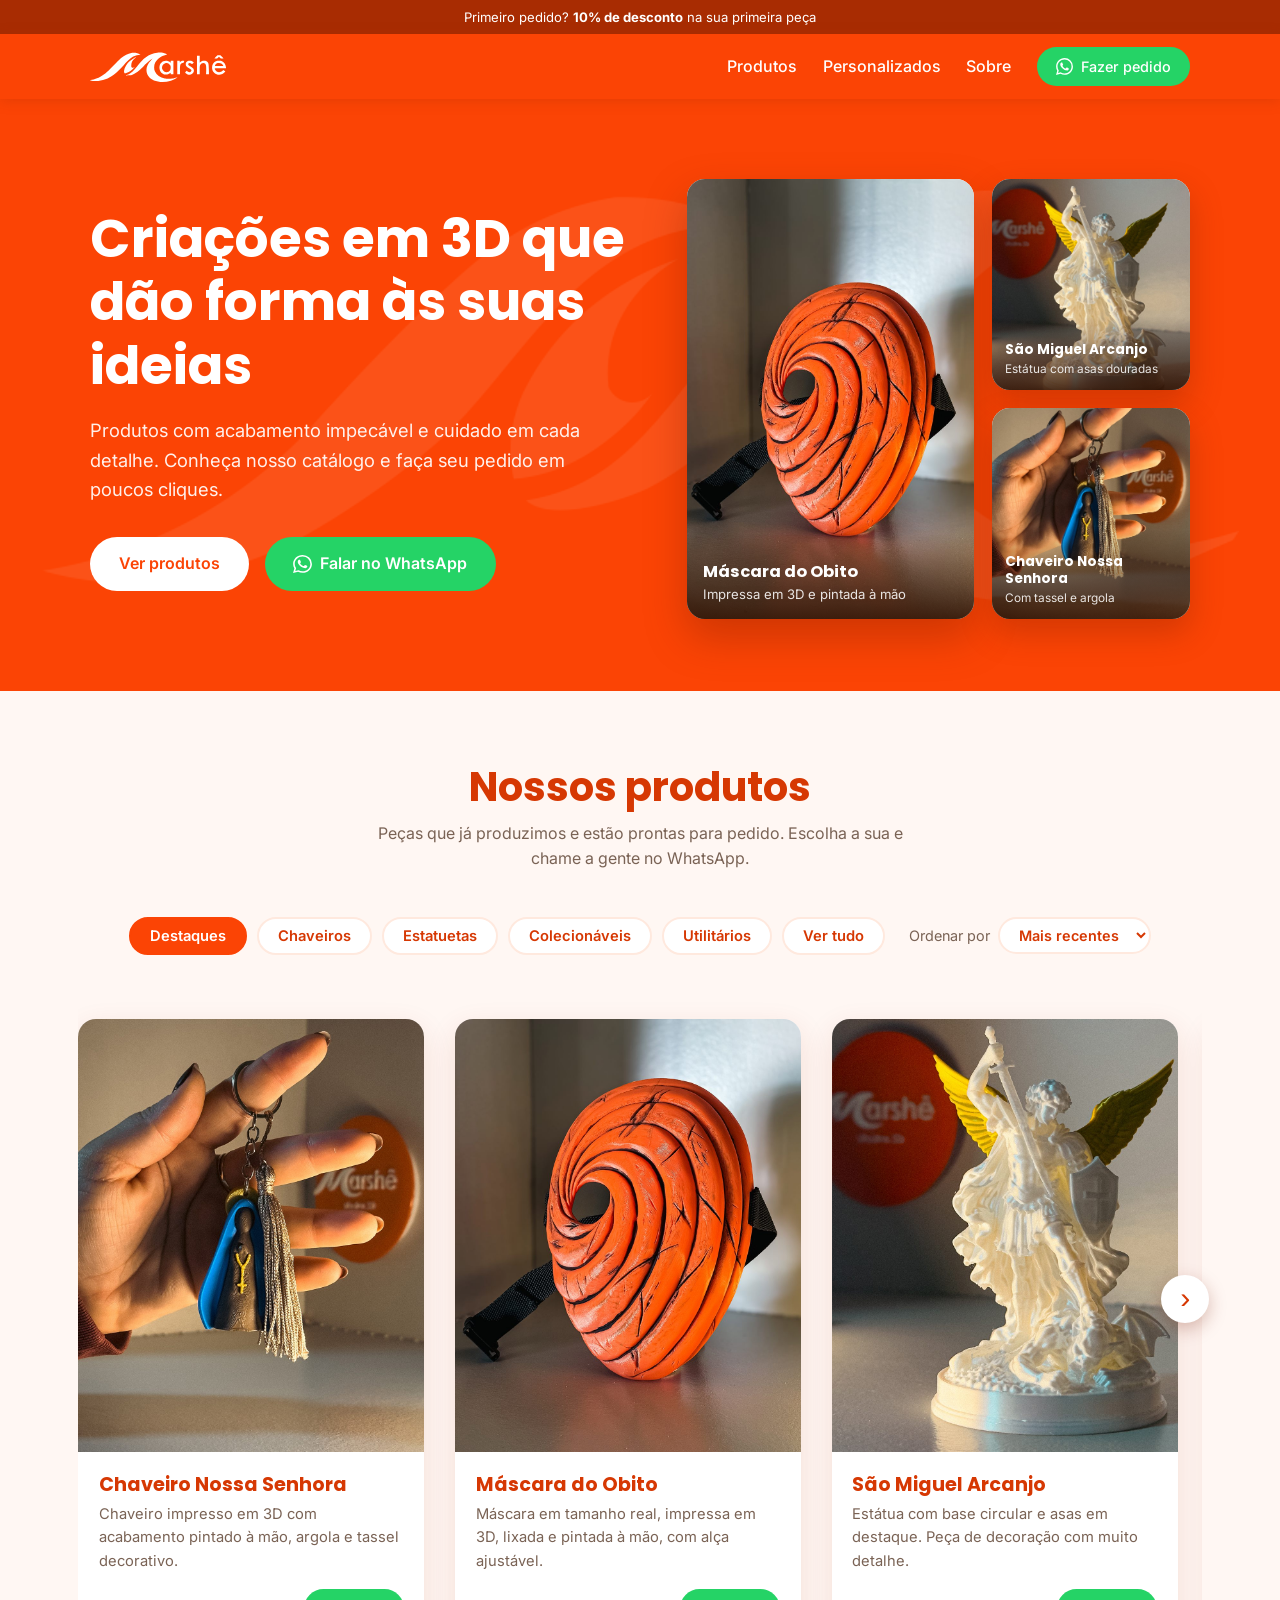
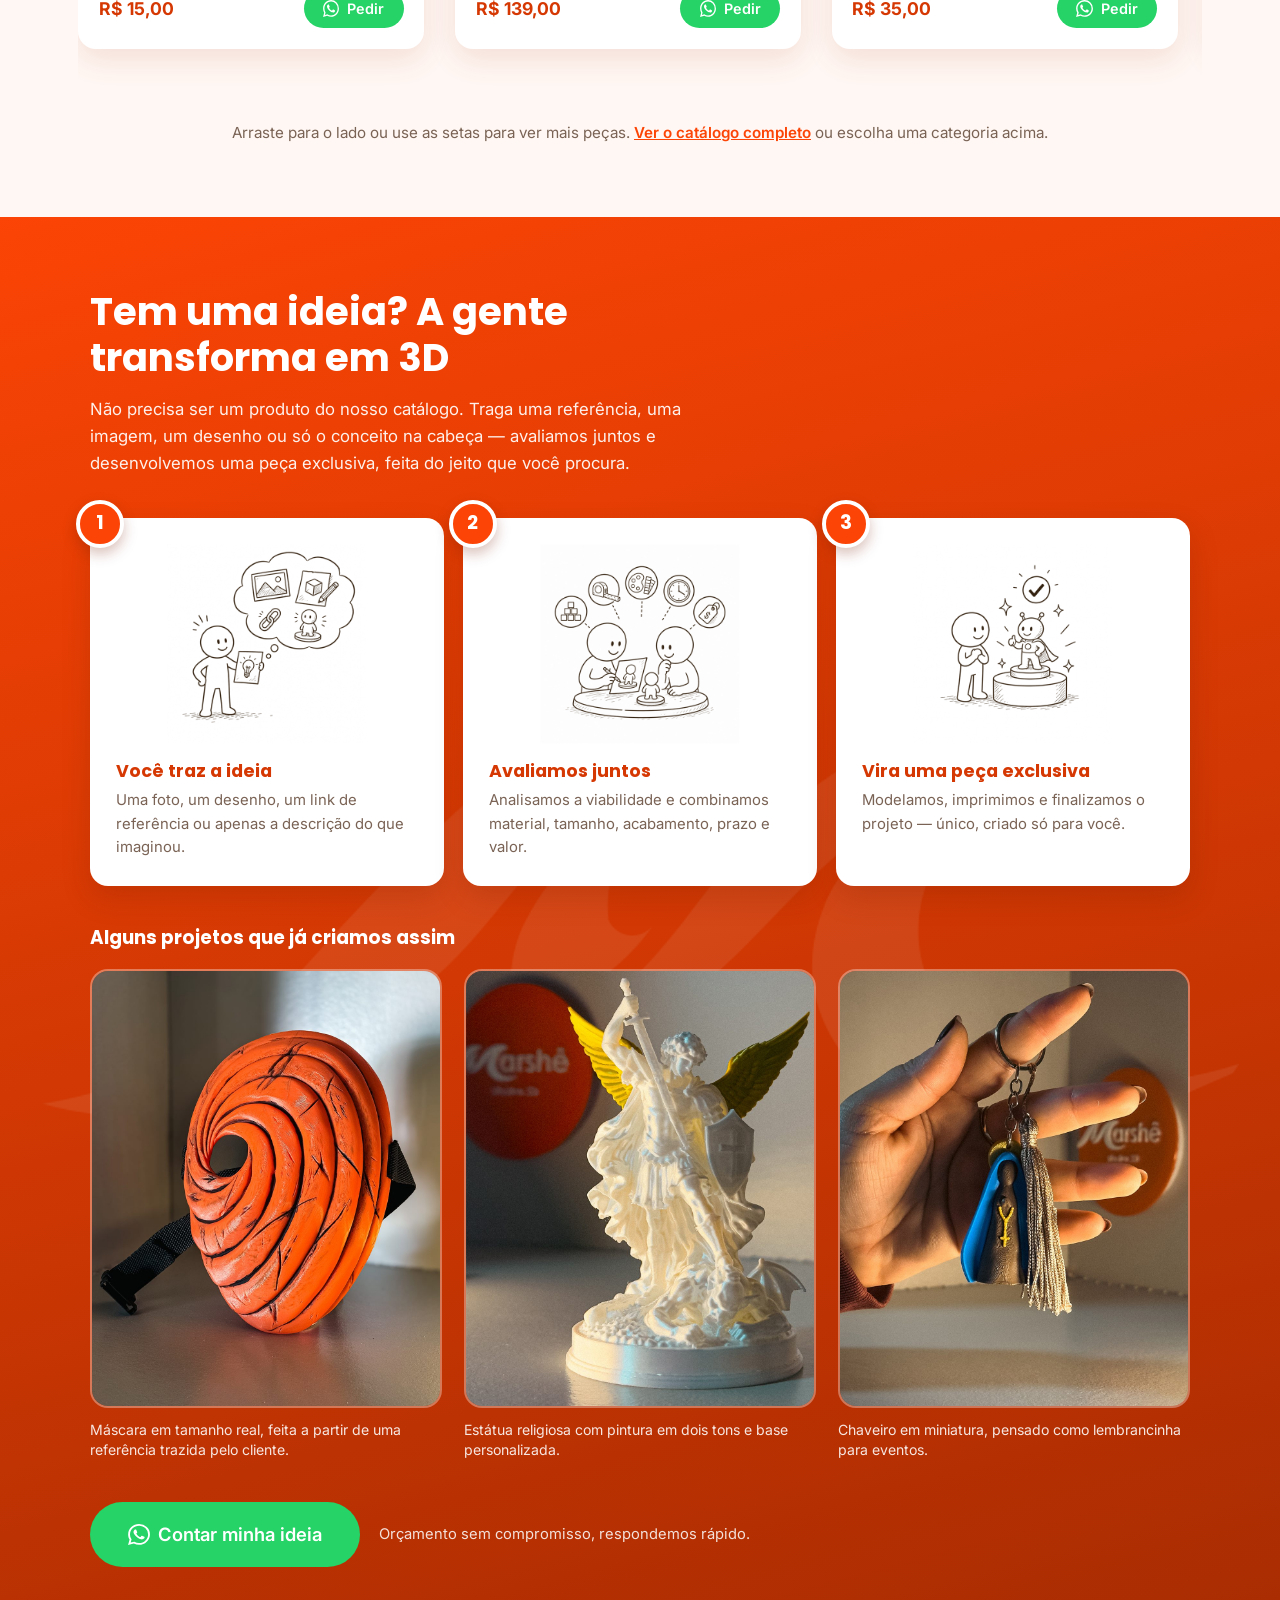
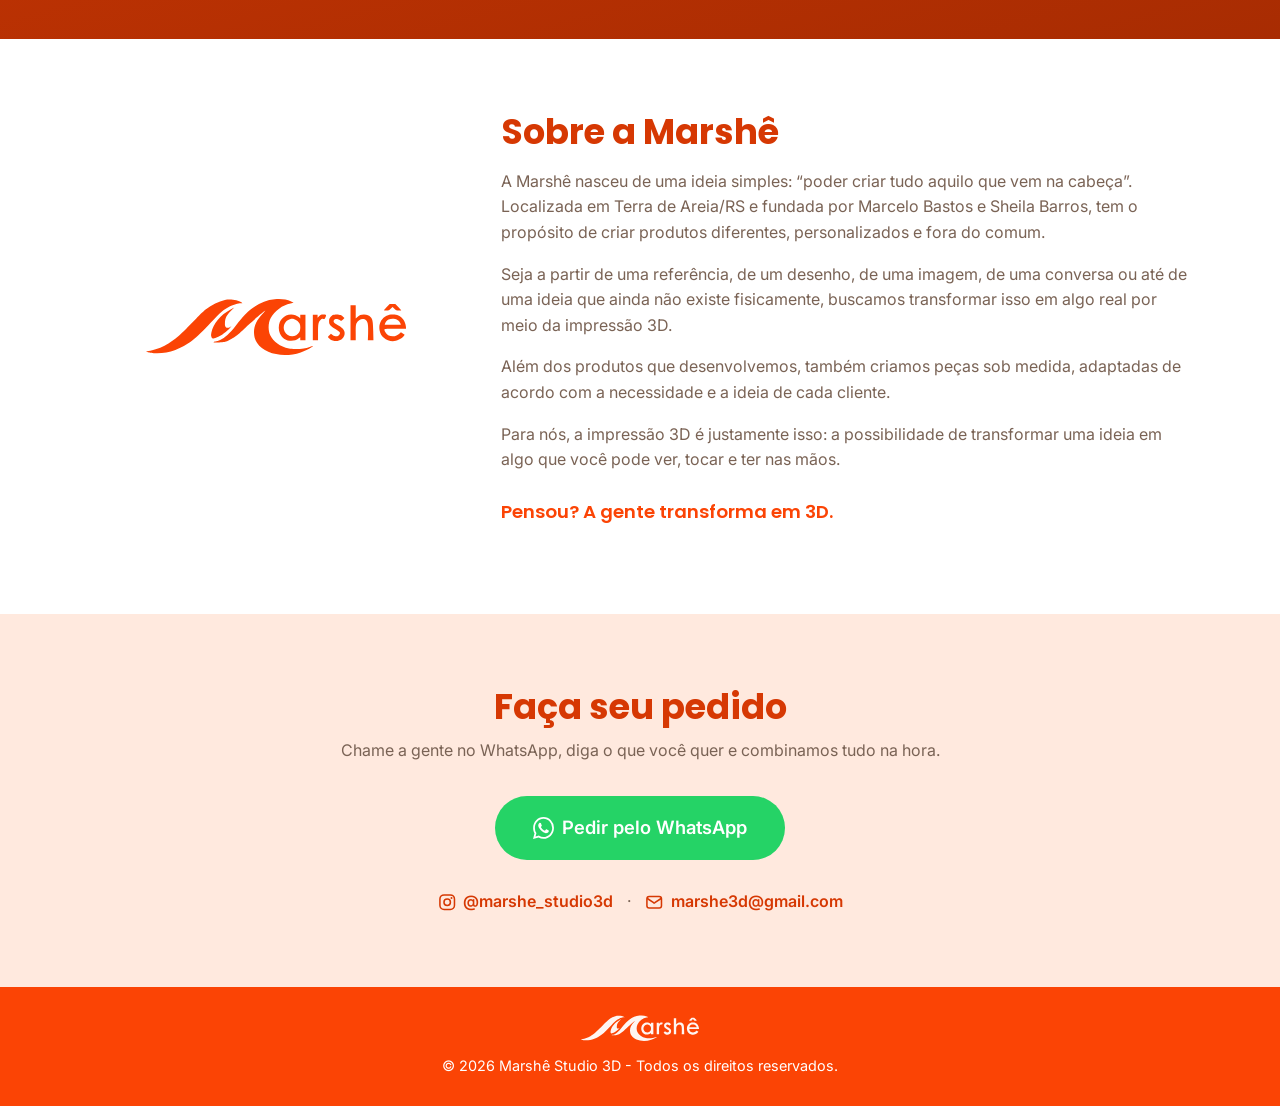
==== index.html @ 0d01936d "Site da Marshê Studio 3D Página única com vitrine no topo, catálogo por categoria com filtros, orden" ====
<!DOCTYPE html>
<html lang="pt-BR">
<head>
  <meta charset="UTF-8">
  <meta name="viewport" content="width=device-width, initial-scale=1.0">
  <title>Marshê Studio 3D — Criações e produtos em 3D</title>
  <meta name="description" content="Marshê Studio 3D em Terra de Areia/RS: produtos e peças personalizadas em impressão 3D. Veja o catálogo e faça seu pedido pelo WhatsApp.">
  <meta property="og:title" content="Marshê Studio 3D — Criações e produtos em 3D">
  <meta property="og:description" content="Veja o catálogo da Marshê Studio 3D e faça seu pedido pelo WhatsApp.">
  <meta property="og:type" content="website">
  <link rel="preconnect" href="https://fonts.googleapis.com">
  <link rel="preconnect" href="https://fonts.gstatic.com" crossorigin>
  <link href="https://fonts.googleapis.com/css2?family=Poppins:wght@500;600;700&family=Inter:wght@400;500;600&display=swap" rel="stylesheet">
  <link rel="stylesheet" href="styles.css?v=43">
</head>
<body>

  <!-- ============ FAIXA DE AVISO ============
       PERSONALIZE: promoção fictícia por enquanto. Troque o texto abaixo pela
       oferta real, ou apague este bloco inteiro para tirar a faixa do site. -->
  <!-- A faixa e o cabeçalho ficam juntos neste bloco, que acompanha a
       rolagem e mantém os dois sempre visíveis no topo. -->
  <div class="topo-fixo">
  <div class="aviso">
    <a href="https://wa.me/5551981231848?text=Olá!%20É%20meu%20primeiro%20pedido%20e%20quero%20aproveitar%20o%20desconto" target="_blank" rel="noopener">
      Primeiro pedido? <strong>10% de desconto</strong> na sua primeira peça
    </a>
  </div>

  <!-- ============ CABEÇALHO ============ -->
  <header class="topo">
    <div class="container topo-inner">
      <a href="#" class="logo">
        <img src="assets/logo-branca.svg" alt="Marshê" class="logo-img">
      </a>
      <nav class="menu" id="menu">
        <a href="#produtos">Produtos</a>
        <a href="#personalizados">Personalizados</a>
        <a href="#sobre">Sobre</a>
        <a href="https://wa.me/5551981231848?text=Olá!%20Vi%20o%20site%20da%20Marshê%20e%20quero%20fazer%20um%20pedido" target="_blank" rel="noopener" class="btn btn-pequeno btn-whatsapp"><img src="assets/whatsapp.svg" alt="" class="wa-icone">Fazer pedido</a>
      </nav>
      <button class="menu-toggle" id="menuToggle" aria-label="Abrir menu">☰</button>
    </div>
  </header>
  </div><!-- /.topo-fixo -->

  <!-- ============ HERO ============ -->
  <section class="hero">
    <div class="container hero-inner">
      <div class="hero-texto">
        <h1>Criações em 3D que dão forma às suas ideias</h1>
        <p class="hero-sub">
          Produtos com acabamento impecável e cuidado em cada detalhe.
          Conheça nosso catálogo e faça seu pedido em poucos cliques.
        </p>
        <div class="hero-ctas">
          <a href="#produtos" class="btn btn-claro">Ver produtos</a>
          <a href="https://wa.me/5551981231848?text=Olá!%20Vi%20o%20site%20da%20Marshê%20e%20quero%20falar%20com%20vocês" target="_blank" rel="noopener" class="btn btn-whatsapp"><img src="assets/whatsapp.svg" alt="" class="wa-icone">Falar no WhatsApp</a>
        </div>
      </div>
      <!-- ===== VITRINE DO TOPO =====
           PERSONALIZE: troque as fotos e os nomes. Para preencher um quadro
           vazio, substitua todo o conteúdo do <figure> pelo mesmo formato do
           card principal (uma <img> + <figcaption>). Se preferir mostrar só
           um produto, apague os dois <figure class="vitrine-item vazio">. -->
      <div class="hero-arte">
        <div class="vitrine">

          <figure class="vitrine-item destaque">
            <img src="assets/produto-mascara-obito.jpg" alt="Máscara do Obito impressa em 3D e pintada à mão">
            <figcaption>
              <strong>Máscara do Obito</strong>
              <span>Impressa em 3D e pintada à mão</span>
            </figcaption>
          </figure>

          <figure class="vitrine-item">
            <img src="assets/produto-sao-miguel.jpg" alt="Estátua de São Miguel Arcanjo impressa em 3D">
            <figcaption>
              <strong>São Miguel Arcanjo</strong>
              <span>Estátua com asas douradas</span>
            </figcaption>
          </figure>

          <figure class="vitrine-item">
            <img src="assets/produto-chaveiro-nossa-senhora.jpg" alt="Chaveiro de Nossa Senhora impresso em 3D">
            <figcaption>
              <strong>Chaveiro Nossa Senhora</strong>
              <span>Com tassel e argola</span>
            </figcaption>
          </figure>

        </div>
      </div>
    </div>
  </section>

  <!-- ============ PRODUTOS (POR CATEGORIA) ============
       PERSONALIZE: para criar uma categoria nova, copie um bloco
       <div class="grupo" data-categoria="..."> inteiro e acrescente um botão
       correspondente na lista de filtros abaixo, com o mesmo data-categoria.
       Para as fotos, salve o arquivo em assets/ e troque o src da <img>. -->
  <section class="produtos" id="produtos">
    <div class="container">
      <h2>Nossos produtos</h2>
      <p class="secao-sub">Peças que já produzimos e estão prontas para pedido. Escolha a sua e chame a gente no WhatsApp.</p>

      <div class="ferramentas">
      <div class="filtros" id="filtros" role="tablist" aria-label="Categorias de produtos">
        <button class="filtro ativo" data-categoria="destaques">Destaques</button>
        <button class="filtro" data-categoria="chaveiros">Chaveiros</button>
        <button class="filtro" data-categoria="estatuetas">Estatuetas</button>
        <button class="filtro" data-categoria="colecionaveis">Colecionáveis</button>
        <button class="filtro" data-categoria="utilitarios">Utilitários</button>
        <button class="filtro" data-categoria="todos">Ver tudo</button>
      </div>

        <label class="ordenacao">
          <span>Ordenar por</span>
          <select id="ordenar">
            <option value="recentes">Mais recentes</option>
            <option value="nome-az">Nome (A–Z)</option>
            <option value="nome-za">Nome (Z–A)</option>
            <option value="preco-menor">Menor preço</option>
            <option value="preco-maior">Maior preço</option>
          </select>
        </label>
      </div>

      <!-- PERSONALIZE: a classe "produto-destaque" marca quais peças aparecem
           na abertura da seção. Acrescente ou remova essa classe do <article>
           para escolher os destaques. -->
      <div class="carrossel" id="carrossel">
      <button class="carrossel-seta anterior" id="setaAnterior" type="button" aria-label="Ver produtos anteriores">&#8249;</button>
      <div class="catalogo modo-carrossel" id="catalogo">

      <!-- ===== CHAVEIROS ===== -->
      <div class="grupo" data-categoria="chaveiros">
        <h3 class="grupo-titulo">Chaveiros</h3>
        <div class="grade-produtos">

          <article class="produto produto-destaque" data-adicionado="2026-08-27">
            <div class="produto-foto"><img src="assets/Fotos%20Produtos/chaveiro-nossa-senhora.jpg" alt="Chaveiro de Nossa Senhora impresso em 3D"></div>
            <div class="produto-info">
              <h4>Chaveiro Nossa Senhora</h4>
              <p>Chaveiro impresso em 3D com acabamento pintado à mão, argola e tassel decorativo.</p>
              <div class="produto-rodape">
                <span class="preco">R$ 15,00</span>
                <a class="btn btn-pequeno btn-whatsapp" href="https://wa.me/5551981231848?text=Olá!%20Tenho%20interesse%20no%20Chaveiro%20Nossa%20Senhora" target="_blank" rel="noopener"><img src="assets/whatsapp.svg" alt="" class="wa-icone">Pedir</a>
              </div>
            </div>
          </article>

          <article class="produto" data-adicionado="2026-08-20">
            <div class="produto-foto">🔑</div>
            <div class="produto-info">
              <h4>Novo chaveiro</h4>
              <p>Descrição curta: o que é, tamanho, material e o que o torna especial.</p>
              <div class="produto-rodape">
                <span class="preco">R$ 00,00</span>
                <a class="btn btn-pequeno btn-whatsapp" href="https://wa.me/5551981231848?text=Olá!%20Tenho%20interesse%20nos%20chaveiros" target="_blank" rel="noopener"><img src="assets/whatsapp.svg" alt="" class="wa-icone">Pedir</a>
              </div>
            </div>
          </article>

        </div>
      </div>

      <!-- ===== ESTATUETAS ===== -->
      <div class="grupo" data-categoria="estatuetas">
        <h3 class="grupo-titulo">Estatuetas</h3>
        <div class="grade-produtos">

          <article class="produto produto-destaque" data-adicionado="2026-08-27">
            <div class="produto-foto"><img src="assets/Fotos%20Produtos/sao-miguel.jpg" alt="Estátua de São Miguel Arcanjo impressa em 3D"></div>
            <div class="produto-info">
              <h4>São Miguel Arcanjo</h4>
              <p>Estátua com base circular e asas em destaque. Peça de decoração com muito detalhe.</p>
              <div class="produto-rodape">
                <span class="preco">R$ 35,00</span>
                <a class="btn btn-pequeno btn-whatsapp" href="https://wa.me/5551981231848?text=Olá!%20Tenho%20interesse%20na%20estátua%20de%20São%20Miguel%20Arcanjo" target="_blank" rel="noopener"><img src="assets/whatsapp.svg" alt="" class="wa-icone">Pedir</a>
              </div>
            </div>
          </article>

          <article class="produto" data-adicionado="2026-08-20">
            <div class="produto-foto">🗿</div>
            <div class="produto-info">
              <h4>Nova estatueta</h4>
              <p>Descrição curta: o que é, tamanho, material e o que o torna especial.</p>
              <div class="produto-rodape">
                <span class="preco">R$ 00,00</span>
                <a class="btn btn-pequeno btn-whatsapp" href="https://wa.me/5551981231848?text=Olá!%20Tenho%20interesse%20nas%20estatuetas" target="_blank" rel="noopener"><img src="assets/whatsapp.svg" alt="" class="wa-icone">Pedir</a>
              </div>
            </div>
          </article>

          <article class="produto" data-adicionado="2026-08-29">
            <div class="produto-foto"><img src="assets/Fotos%20Produtos/nossa-senhora-aparecida.jpg" alt="Estátua de Nossa Senhora Aparecida impressa em 3D"></div>
            <div class="produto-info">
              <h4>Nossa Senhora Aparecida</h4>
              <p>Manto com flores em relevo, coroa dourada e nome gravado na base. Acabamento em dois tons.</p>
              <div class="produto-rodape">
                <span class="preco">R$ 30,00</span>
                <a class="btn btn-pequeno btn-whatsapp" href="https://wa.me/5551981231848?text=Olá!%20Tenho%20interesse%20na%20Nossa%20Senhora%20Aparecida" target="_blank" rel="noopener"><img src="assets/whatsapp.svg" alt="" class="wa-icone">Pedir</a>
              </div>
            </div>
          </article>

          <article class="produto" data-adicionado="2026-08-29">
            <div class="produto-foto"><img src="assets/Fotos%20Produtos/nossa-senhora-guadalupe.jpg" alt="Estátua de Nossa Senhora de Guadalupe impressa em 3D"></div>
            <div class="produto-info">
              <h4>Nossa Senhora de Guadalupe</h4>
              <p>Imagem em relevo com resplendor ao redor e base de rosas. Peça de mesa ou altar.</p>
              <div class="produto-rodape">
                <span class="preco">R$ 35,00</span>
                <a class="btn btn-pequeno btn-whatsapp" href="https://wa.me/5551981231848?text=Olá!%20Tenho%20interesse%20na%20Nossa%20Senhora%20de%20Guadalupe" target="_blank" rel="noopener"><img src="assets/whatsapp.svg" alt="" class="wa-icone">Pedir</a>
              </div>
            </div>
          </article>

          <article class="produto" data-adicionado="2026-08-29">
            <div class="produto-foto"><img src="assets/Fotos%20Produtos/nossa-senhora-terco.jpg" alt="Porta-terço e pia de água benta de Nossa Senhora, impresso em 3D"></div>
            <div class="produto-info">
              <h4>Porta-terço Nossa Senhora</h4>
              <p>Imagem com coroa e manto que guarda o terço na base e serve como pia de água benta.</p>
              <div class="produto-rodape">
                <span class="preco">R$ 35,00</span>
                <a class="btn btn-pequeno btn-whatsapp" href="https://wa.me/5551981231848?text=Olá!%20Tenho%20interesse%20no%20Porta-terço%20Nossa%20Senhora" target="_blank" rel="noopener"><img src="assets/whatsapp.svg" alt="" class="wa-icone">Pedir</a>
              </div>
            </div>
          </article>

          <article class="produto" data-adicionado="2026-08-29">
            <div class="produto-foto"><img src="assets/Fotos%20Produtos/nossa-senhora-minimalista.jpg" alt="Estátua minimalista de Nossa Senhora impressa em 3D"></div>
            <div class="produto-info">
              <h4>Nossa Senhora minimalista</h4>
              <p>Versão de traço limpo em azul e branco, com auréola e terço dourados.</p>
              <div class="produto-rodape">
                <span class="preco">R$ 25,00</span>
                <a class="btn btn-pequeno btn-whatsapp" href="https://wa.me/5551981231848?text=Olá!%20Tenho%20interesse%20na%20Nossa%20Senhora%20minimalista" target="_blank" rel="noopener"><img src="assets/whatsapp.svg" alt="" class="wa-icone">Pedir</a>
              </div>
            </div>
          </article>

        </div>
      </div>

      <!-- ===== COLECIONÁVEIS ===== -->
      <div class="grupo" data-categoria="colecionaveis">
        <h3 class="grupo-titulo">Colecionáveis e cosplay</h3>
        <div class="grade-produtos">

          <article class="produto produto-destaque" data-adicionado="2026-08-27">
            <div class="produto-foto"><img src="assets/Fotos%20Produtos/mascara-obito.jpg" alt="Máscara do Obito impressa em 3D e pintada à mão"></div>
            <div class="produto-info">
              <h4>Máscara do Obito</h4>
              <p>Máscara em tamanho real, impressa em 3D, lixada e pintada à mão, com alça ajustável.</p>
              <div class="produto-rodape">
                <span class="preco">R$ 139,00</span>
                <a class="btn btn-pequeno btn-whatsapp" href="https://wa.me/5551981231848?text=Olá!%20Tenho%20interesse%20na%20Máscara%20do%20Obito" target="_blank" rel="noopener"><img src="assets/whatsapp.svg" alt="" class="wa-icone">Pedir</a>
              </div>
            </div>
          </article>

          <article class="produto" data-adicionado="2026-08-20">
            <div class="produto-foto">🎭</div>
            <div class="produto-info">
              <h4>Novo colecionável</h4>
              <p>Descrição curta: o que é, tamanho, material e o que o torna especial.</p>
              <div class="produto-rodape">
                <span class="preco">R$ 00,00</span>
                <a class="btn btn-pequeno btn-whatsapp" href="https://wa.me/5551981231848?text=Olá!%20Tenho%20interesse%20nos%20colecionáveis" target="_blank" rel="noopener"><img src="assets/whatsapp.svg" alt="" class="wa-icone">Pedir</a>
              </div>
            </div>
          </article>

        </div>
      </div>

      <!-- ===== UTILITÁRIOS ===== -->
      <div class="grupo" data-categoria="utilitarios">
        <h3 class="grupo-titulo">Utilitários</h3>
        <div class="grade-produtos">

          <article class="produto" data-adicionado="2026-08-29">
            <div class="produto-foto"><img src="assets/Fotos%20Produtos/marcadores-terco.jpg" alt="Rosário Fidget impresso em 3D, frente e verso"></div>
            <div class="produto-info">
              <h4>Rosário Fidget</h4>
              <p>Rosário de bolso para rezar com o toque, estampado dos dois lados, com tassel. Escolha a cor do cordão.</p>
              <div class="produto-rodape">
                <span class="preco">R$ 15,00</span>
                <a class="btn btn-pequeno btn-whatsapp" href="https://wa.me/5551981231848?text=Olá!%20Tenho%20interesse%20no%20Rosário%20Fidget" target="_blank" rel="noopener"><img src="assets/whatsapp.svg" alt="" class="wa-icone">Pedir</a>
              </div>
            </div>
          </article>

          <article class="produto" data-adicionado="2026-08-29">
            <div class="produto-foto"><img src="assets/Fotos%20Produtos/marcador-rejoc.jpg" alt="Marcador de página personalizado da Família REJOC"></div>
            <div class="produto-info">
              <h4>Marcador personalizado</h4>
              <p>Feito com o nome, a logo ou o símbolo do seu grupo, pastoral ou empresa.</p>
              <div class="produto-rodape">
                <span class="preco">R$ 10,00</span>
                <a class="btn btn-pequeno btn-whatsapp" href="https://wa.me/5551981231848?text=Olá!%20Quero%20um%20marcador%20de%20página%20personalizado" target="_blank" rel="noopener"><img src="assets/whatsapp.svg" alt="" class="wa-icone">Pedir</a>
              </div>
            </div>
          </article>

        </div>
      </div>

      </div><!-- /.catalogo -->
      <button class="carrossel-seta proxima" id="setaProxima" type="button" aria-label="Ver mais produtos">&#8250;</button>
      </div><!-- /.carrossel -->

      <p class="catalogo-nota" id="catalogoNota">
        Arraste para o lado ou use as setas para ver mais peças.
        <button class="link-botao" id="verTudo">Ver o catálogo completo</button>
        ou escolha uma categoria acima.
      </p>

    </div>
  </section>

  <!-- ============ PROJETOS PERSONALIZADOS ============ -->
  <section class="personalizados" id="personalizados">
    <div class="container">
      <div class="painel">
        <div class="painel-topo">
          <h2>Tem uma ideia? A gente transforma em 3D</h2>
          <p class="painel-sub">
            Não precisa ser um produto do nosso catálogo. Traga uma referência,
            uma imagem, um desenho ou só o conceito na cabeça — avaliamos juntos
            e desenvolvemos uma peça exclusiva, feita do jeito que você procura.
          </p>
        </div>

        <ol class="passos">
          <li class="passo">
            <img src="assets/passo-1.png?v=2" alt="" class="passo-img">
            <span class="passo-num">1</span>
            <h3>Você traz a ideia</h3>
            <p>Uma foto, um desenho, um link de referência ou apenas a descrição do que imaginou.</p>
          </li>
          <li class="passo">
            <img src="assets/passo-2.png?v=3" alt="" class="passo-img">
            <span class="passo-num">2</span>
            <h3>Avaliamos juntos</h3>
            <p>Analisamos a viabilidade e combinamos material, tamanho, acabamento, prazo e valor.</p>
          </li>
          <li class="passo">
            <img src="assets/passo-3.png?v=2" alt="" class="passo-img">
            <span class="passo-num">3</span>
            <h3>Vira uma peça exclusiva</h3>
            <p>Modelamos, imprimimos e finalizamos o projeto — único, criado só para você.</p>
          </li>
        </ol>

        <!-- ===== EXEMPLOS DE PROJETOS JÁ FEITOS =====
             PROVISÓRIO: por enquanto reaproveitando as fotos do catálogo, só
             para a área não ficar vazia. Quando tiver fotos de encomendas
             personalizadas, troque o src das <img> e as legendas.
             Duplique ou remova blocos .exemplo à vontade — a grade se ajusta. -->
        <div class="exemplos">
          <h3 class="exemplos-titulo">Alguns projetos que já criamos assim</h3>
          <div class="exemplos-grade">

            <figure class="exemplo">
              <div class="exemplo-foto"><img src="assets/Fotos%20Produtos/mascara-obito.jpg" alt="Máscara do Obito impressa em 3D"></div>
              <figcaption>Máscara em tamanho real, feita a partir de uma referência trazida pelo cliente.</figcaption>
            </figure>

            <figure class="exemplo">
              <div class="exemplo-foto"><img src="assets/Fotos%20Produtos/sao-miguel.jpg" alt="Estátua de São Miguel Arcanjo impressa em 3D"></div>
              <figcaption>Estátua religiosa com pintura em dois tons e base personalizada.</figcaption>
            </figure>

            <figure class="exemplo">
              <div class="exemplo-foto"><img src="assets/Fotos%20Produtos/chaveiro-nossa-senhora.jpg" alt="Chaveiro de Nossa Senhora impresso em 3D"></div>
              <figcaption>Chaveiro em miniatura, pensado como lembrancinha para eventos.</figcaption>
            </figure>

          </div>
        </div>

        <div class="painel-cta">
          <!-- Número do WhatsApp: 5551981231848 (DDI 55 + DDD 51 + número) -->
          <a class="btn btn-grande btn-whatsapp" href="https://wa.me/5551981231848?text=Olá!%20Tenho%20uma%20ideia%20de%20projeto%20personalizado%20e%20quero%20conversar" target="_blank" rel="noopener">
            <img src="assets/whatsapp.svg" alt="" class="wa-icone">Contar minha ideia
          </a>
          <p class="painel-nota">Orçamento sem compromisso, respondemos rápido.</p>
        </div>
      </div>
    </div>
  </section>

  <!-- ============ SOBRE ============ -->
  <section class="sobre" id="sobre">
    <div class="container sobre-inner">
      <div class="sobre-arte" aria-hidden="true">
        <img src="assets/logo-laranja.svg" alt="" class="sobre-logo">
      </div>
      <div class="sobre-texto">
        <h2>Sobre a Marshê</h2>
        <p>
          A Marshê nasceu de uma ideia simples: &ldquo;poder criar tudo aquilo
          que vem na cabeça&rdquo;. Localizada em Terra de Areia/RS e fundada
          por Marcelo Bastos e Sheila Barros, tem o propósito de criar produtos
          diferentes, personalizados e fora do comum.
        </p>
        <p>
          Seja a partir de uma referência, de um desenho, de uma imagem, de uma
          conversa ou até de uma ideia que ainda não existe fisicamente,
          buscamos transformar isso em algo real por meio da impressão 3D.
        </p>
        <p>
          Além dos produtos que desenvolvemos, também criamos peças sob medida,
          adaptadas de acordo com a necessidade e a ideia de cada cliente.
        </p>
        <p>
          Para nós, a impressão 3D é justamente isso: a possibilidade de
          transformar uma ideia em algo que você pode ver, tocar e ter nas mãos.
        </p>
        <p class="sobre-lema">Pensou? A gente transforma em 3D.</p>
      </div>
    </div>
  </section>

  <!-- ============ CONTATO / CTA FINAL ============ -->
  <section class="contato" id="contato">
    <div class="container contato-inner">
      <h2>Faça seu pedido</h2>
      <p>Chame a gente no WhatsApp, diga o que você quer e combinamos tudo na hora.</p>
      <!-- Número do WhatsApp: 5551981231848 (DDI 55 + DDD 51 + número) -->
      <a class="btn btn-grande btn-whatsapp" href="https://wa.me/5551981231848?text=Olá!%20Vi%20o%20site%20da%20Marshê%20e%20quero%20fazer%20um%20pedido" target="_blank" rel="noopener">
        <img src="assets/whatsapp.svg" alt="" class="wa-icone">Pedir pelo WhatsApp
      </a>
      <div class="redes">
        <a href="https://www.instagram.com/marshe_studio3d/" target="_blank" rel="noopener">
          <svg class="icone-rede" viewBox="0 0 24 24" fill="none" stroke="currentColor" stroke-width="2" stroke-linecap="round" stroke-linejoin="round" aria-hidden="true">
            <rect x="2.5" y="2.5" width="19" height="19" rx="5.4"/>
            <circle cx="12" cy="12" r="4.2"/>
            <circle cx="17.6" cy="6.4" r="1.3" fill="currentColor" stroke="none"/>
          </svg>
          @marshe_studio3d
        </a>
        <span>·</span>
        <a href="mailto:marshe3d@gmail.com">
          <svg class="icone-rede" viewBox="0 0 24 24" fill="none" stroke="currentColor" stroke-width="2" stroke-linecap="round" stroke-linejoin="round" aria-hidden="true">
            <rect x="2.5" y="4.5" width="19" height="15" rx="3"/>
            <path d="m3.5 7.5 7.7 5.2a1.5 1.5 0 0 0 1.6 0l7.7-5.2"/>
          </svg>
          marshe3d@gmail.com
        </a>
      </div>
    </div>
  </section>

  <!-- ============ RODAPÉ ============ -->
  <footer class="rodape">
    <div class="container rodape-inner">
      <img src="assets/logo-branca.svg" alt="Marshê" class="rodape-logo">
      <p>© 2026 Marshê Studio 3D - Todos os direitos reservados.</p>
    </div>
  </footer>

  <script src="script.js?v=8"></script>
</body>
</html>
---- styles.css ----
/* ============ MARSHÊ STUDIO 3D — ESTILOS ============
   Identidade visual: laranja vibrante + branco.
   Troque as cores abaixo para ajustar todo o site de uma vez. */
:root {
  --laranja: #FB4405;
  --laranja-claro: #FF5C1F;
  --laranja-escuro: #D63803;
  --laranja-profundo: #A82C02;
  --claro: #FFF7F3;
  --claro-escuro: #FFE9DE;
  --tinta: #33210F;
  --tinta-suave: #7A6355;
  --branco: #FFFFFF;
  --sombra: 0 10px 30px rgba(168, 44, 2, 0.12);
  --raio: 18px;
}

* { margin: 0; padding: 0; box-sizing: border-box; }

html { scroll-behavior: smooth; }

/* Compensa a faixa + o cabeçalho fixos ao navegar pelos links do menu */
section[id] { scroll-margin-top: 7.5rem; }

body {
  font-family: "Inter", system-ui, -apple-system, sans-serif;
  color: var(--tinta);
  background: var(--claro);
  line-height: 1.6;
}

h1, h2, h3, h4 {
  font-family: "Poppins", "Century Gothic", sans-serif;
  line-height: 1.2;
  color: var(--laranja-escuro);
}

img { max-width: 100%; }

.container {
  width: min(1100px, 92%);
  margin-inline: auto;
}

/* ============ BOTÕES ============ */
.btn {
  display: inline-block;
  background: var(--laranja);
  color: var(--branco);
  text-decoration: none;
  font-weight: 600;
  padding: 0.9rem 1.8rem;
  border-radius: 999px;
  transition: background 0.2s, transform 0.15s;
}
.btn:hover { background: var(--laranja-escuro); transform: translateY(-2px); }
.btn-claro {
  background: var(--branco);
  color: var(--laranja);
}
.btn-claro:hover { background: var(--claro-escuro); color: var(--laranja-escuro); }
.btn-vazado {
  background: transparent;
  color: var(--branco);
  border: 2px solid var(--branco);
}
.btn-vazado:hover { background: var(--branco); color: var(--laranja); }
.btn-whatsapp {
  display: inline-flex;
  align-items: center;
  gap: 0.5rem;
  background: #25D366;
  color: var(--branco);
}
.btn-whatsapp:hover { background: #1DAF54; }
.wa-icone { height: 1.15em; width: auto; display: block; }
.btn-pequeno { padding: 0.5rem 1.2rem; font-size: 0.9rem; }
.btn-grande { padding: 1.1rem 2.4rem; font-size: 1.15rem; }

/* ============ FAIXA DE AVISO ============
   A faixa e o cabeçalho rolam juntos e ficam sempre visíveis no topo.
   O tom é mais fechado que o laranja da marca, para avisar sem competir
   com o resto da página. */
.topo-fixo {
  position: sticky;
  top: 0;
  z-index: 50;
}
.aviso {
  background: var(--laranja-profundo);
  color: var(--branco);
  text-align: center;
  font-size: 0.82rem;
  line-height: 1.4;
  padding: 0.5rem 1rem;
}
.aviso a {
  color: inherit;
  text-decoration: none;
}
.aviso a:hover { text-decoration: underline; }
.aviso strong { font-weight: 700; }

/* ============ CABEÇALHO ============ */
.topo {
  position: relative; /* ancora o menu sanduíche; quem gruda no topo é .topo-fixo */
  background: var(--laranja);
  box-shadow: 0 2px 12px rgba(168, 44, 2, 0.25);
}
.topo-inner {
  display: flex;
  align-items: center;
  justify-content: space-between;
  padding-block: 0.8rem;
}
.logo {
  display: flex;
  align-items: baseline;
  gap: 0.6rem;
  text-decoration: none;
}
.logo-img { height: 30px; width: auto; display: block; }
.logo-tag {
  font-family: "Poppins", sans-serif;
  font-weight: 500;
  font-size: 0.8rem;
  letter-spacing: 0.35em;
  color: var(--branco);
  text-transform: lowercase;
}
.menu {
  display: flex;
  align-items: center;
  gap: 1.6rem;
}
.menu a {
  color: var(--branco);
  text-decoration: none;
  font-weight: 500;
}
.menu a:hover { opacity: 0.85; }
.menu .btn {
  background: var(--branco);
  color: var(--laranja);
}
.menu .btn:hover { background: var(--claro-escuro); }
/* O botão de pedido leva direto ao WhatsApp, então usa o verde da marca dele */
.menu .btn-whatsapp { background: #25D366; color: var(--branco); }
.menu .btn-whatsapp:hover { background: #1DAF54; }
.menu-toggle {
  display: none;
  background: none;
  border: none;
  font-size: 1.6rem;
  color: var(--branco);
  cursor: pointer;
}

/* ============ HERO ============ */
.hero {
  position: relative;
  background: var(--laranja);
  color: var(--branco);
  padding-block: 5rem 4.5rem;
  overflow: hidden;
}
/* Marca-d'água com o símbolo da marca, como na identidade visual */
.hero::before {
  content: "";
  position: absolute;
  inset: -15% -5%;
  background: url("assets/marshe-vetor.png") no-repeat center / 85%;
  opacity: 0.08;
  pointer-events: none;
}
.hero-inner {
  position: relative;
  display: grid;
  grid-template-columns: 1.05fr 0.95fr;
  align-items: center;
  gap: 2.5rem;
}
.selo {
  display: inline-block;
  background: rgba(255, 255, 255, 0.16);
  color: var(--branco);
  font-weight: 600;
  font-size: 0.85rem;
  letter-spacing: 0.08em;
  padding: 0.35rem 0.9rem;
  border-radius: 999px;
  margin-bottom: 1.2rem;
}
.hero h1 {
  font-size: clamp(2.1rem, 5vw, 3.3rem);
  color: var(--branco);
  margin-bottom: 1.2rem;
}
.hero-sub {
  font-size: 1.15rem;
  color: rgba(255, 255, 255, 0.92);
  margin-bottom: 2rem;
  max-width: 32rem;
}
.hero-ctas { display: flex; gap: 1rem; flex-wrap: wrap; }

/* Vitrine de produtos no topo */
.hero-arte { position: relative; }
.vitrine {
  display: grid;
  grid-template-columns: 1.45fr 1fr;
  grid-template-rows: 1fr 1fr;
  gap: 1.15rem;
  height: clamp(330px, 40vw, 440px);
}
.vitrine-item {
  position: relative;
  margin: 0;
  border-radius: var(--raio);
  overflow: hidden;
  animation: flutuar 6s ease-in-out infinite;
  /* Atraso negativo: a animação já entra no ar, em vez de começar parada
     quando a página abre. Cada card entra em um ponto diferente do ciclo,
     para o conjunto não subir junto. */
  animation-delay: -2.1s;
}
.vitrine-item:nth-child(2) { animation-duration: 5.2s; animation-delay: -4.4s; }
.vitrine-item:nth-child(3) { animation-duration: 6.8s; animation-delay: -0.9s; }
.vitrine-item {
  background: var(--branco);
  box-shadow: 0 14px 32px rgba(120, 30, 0, 0.3);
}
.vitrine-item.destaque {
  grid-row: span 2;
  box-shadow: 0 18px 40px rgba(120, 30, 0, 0.35);
}
.vitrine-item img {
  width: 100%;
  height: 100%;
  object-fit: cover;
  display: block;
}
/* Fotos centralizadas no quadro */
.vitrine-item:not(.destaque) img { object-position: center center; }
.vitrine-item figcaption {
  position: absolute;
  left: 0;
  right: 0;
  bottom: 0;
  display: flex;
  flex-direction: column;
  gap: 0.1rem;
  padding: 1.5rem 0.8rem 0.7rem;
  background: linear-gradient(to top, rgba(51, 20, 4, 0.88), transparent);
  color: var(--branco);
}
.vitrine-item strong {
  font-family: "Poppins", sans-serif;
  font-size: 0.86rem;
  line-height: 1.25;
}
.vitrine-item span { font-size: 0.74rem; opacity: 0.88; }
.vitrine-item.destaque figcaption { padding: 1.7rem 1rem 0.9rem; }
.vitrine-item.destaque strong { font-size: 1.02rem; }
.vitrine-item.destaque span { font-size: 0.82rem; }

@keyframes flutuar {
  0%, 100% { transform: translateY(0); }
  50% { transform: translateY(-12px); }
}
/* Obs.: a flutuação é sutil e lenta (12px), por isso ela roda mesmo para
   quem tem "reduzir movimento" ligado no sistema. Para respeitar essa
   preferência, basta reativar o bloco abaixo:
   @media (prefers-reduced-motion: reduce) { .vitrine-item { animation: none; } } */

/* ============ PRODUTOS ============ */
.produtos { padding-block: 4.5rem; }
.produtos h2 {
  font-size: clamp(1.8rem, 4vw, 2.5rem);
  text-align: center;
  margin-bottom: 0.6rem;
}
.secao-sub {
  text-align: center;
  color: var(--tinta-suave);
  max-width: 34rem;
  margin: 0 auto 2.8rem;
}
/* Barra de ferramentas do catálogo: filtros + ordenação */
.ferramentas {
  display: flex;
  flex-wrap: wrap;
  align-items: center;
  justify-content: center;
  gap: 1rem 1.5rem;
  margin-bottom: 2.8rem;
}
.ordenacao {
  display: inline-flex;
  align-items: center;
  gap: 0.5rem;
  font-size: 0.9rem;
  color: var(--tinta-suave);
}
.ordenacao select {
  font: inherit;
  font-weight: 600;
  color: var(--laranja-escuro);
  background: var(--branco);
  border: 2px solid var(--claro-escuro);
  border-radius: 999px;
  padding: 0.45rem 0.9rem;
  cursor: pointer;
}
.ordenacao select:hover { border-color: var(--laranja); }

/* Filtros de categoria */
.filtros {
  display: flex;
  flex-wrap: wrap;
  justify-content: center;
  gap: 0.6rem;
}
.filtro {
  font-family: inherit;
  font-size: 0.92rem;
  font-weight: 600;
  color: var(--laranja-escuro);
  background: var(--branco);
  border: 2px solid var(--claro-escuro);
  border-radius: 999px;
  padding: 0.5rem 1.2rem;
  cursor: pointer;
  transition: background 0.18s, color 0.18s, border-color 0.18s;
}
.filtro:hover { border-color: var(--laranja); }
.filtro.ativo {
  background: var(--laranja);
  border-color: var(--laranja);
  color: var(--branco);
}

/* ===== Carrossel dos destaques =====
   Os cards viram uma faixa que corre na horizontal. A pe�a marcada como
   destaque abre a fila; as demais v�m em seguida, para o visitante seguir
   para o lado e continuar vendo o cat�logo. */
.carrossel { position: relative; }

.catalogo.modo-carrossel {
  display: flex;
  gap: 1.9rem;
  overflow-x: auto;
  scroll-snap-type: x proximity;
  scroll-behavior: smooth;
  scrollbar-width: none;
  /* A faixa recorta o que passa das bordas, entao precisa de folga para
     a sombra de cada card aparecer inteira. A margem negativa devolve
     o alinhamento com o resto da secao. */
  padding: 1.25rem 0.75rem 2.5rem;
  margin-inline: -0.75rem;
}
.catalogo.modo-carrossel::-webkit-scrollbar { display: none; }
.catalogo.modo-carrossel .grupo,
.catalogo.modo-carrossel .grade-produtos { display: contents; }
.catalogo.modo-carrossel .grupo-titulo { display: none; }
.catalogo.modo-carrossel .produto {
  flex: 0 0 calc((100% - 3.8rem) / 3);
  scroll-snap-align: start;
}

.carrossel-seta {
  display: none;
  position: absolute;
  top: 40%;
  z-index: 5;
  place-items: center;
  width: 3rem;
  height: 3rem;
  font-size: 1.9rem;
  line-height: 1;
  padding-bottom: 0.2rem;
  color: var(--laranja-escuro);
  background: var(--branco);
  border: none;
  border-radius: 50%;
  box-shadow: 0 6px 18px rgba(120, 30, 0, 0.28);
  cursor: pointer;
  transition: background 0.18s, transform 0.15s, opacity 0.18s;
}
.carrossel.ativo .carrossel-seta { display: grid; }
.carrossel-seta:hover { background: var(--laranja); color: var(--branco); }
.carrossel-seta[disabled] { opacity: 0; pointer-events: none; }
.carrossel-seta.anterior { left: -1.2rem; }
.carrossel-seta.proxima { right: -1.2rem; }

/* Modo "ver tudo": os cards saem dos seus grupos e formam uma única
   grade, sem os títulos de categoria */
.catalogo.modo-lista {
  display: grid;
  grid-template-columns: repeat(3, 1fr);
  gap: 1.5rem;
}
.catalogo.modo-lista .grupo,
.catalogo.modo-lista .grade-produtos { display: contents; }
.catalogo.modo-lista .grupo-titulo { display: none; }

.catalogo-nota {
  margin-top: 2rem;
  text-align: center;
  color: var(--tinta-suave);
  font-size: 0.95rem;
}
.link-botao {
  font: inherit;
  font-weight: 600;
  color: var(--laranja);
  background: none;
  border: none;
  padding: 0;
  cursor: pointer;
  text-decoration: underline;
}
.link-botao:hover { color: var(--laranja-escuro); }

/* Grupos por categoria */
.grupo + .grupo { margin-top: 3rem; }
.grupo[hidden] { display: none; }
.grupo-titulo {
  font-size: 1.35rem;
  margin-bottom: 1.2rem;
  padding-bottom: 0.6rem;
  border-bottom: 2px solid var(--claro-escuro);
}

.grade-produtos {
  display: grid;
  grid-template-columns: repeat(3, 1fr);
  gap: 1.5rem;
}
.produto {
  background: var(--branco);
  border-radius: var(--raio);
  overflow: hidden;
  box-shadow: var(--sombra);
  transition: transform 0.2s;
}
.produto:hover { transform: translateY(-5px); }
/* Quadro na proporção 4:5, a mesma das fotos de produto — assim a peça
   aparece inteira, sem corte */
.produto-foto {
  display: grid;
  place-items: center;
  font-size: 4rem;
  aspect-ratio: 4 / 5;
  overflow: hidden;
  background: linear-gradient(135deg, var(--claro-escuro), var(--claro));
}
.produto-foto img {
  width: 100%;
  height: 100%;
  object-fit: cover;
  object-position: center center;
  display: block;
}
.produto-info { padding: 1.3rem; }
.produto-info h4 { font-size: 1.2rem; margin-bottom: 0.4rem; color: var(--laranja-escuro); }
.produto-info p { color: var(--tinta-suave); font-size: 0.92rem; margin-bottom: 1rem; }
.produto-rodape {
  display: flex;
  align-items: center;
  justify-content: space-between;
}
.preco {
  font-weight: 700;
  font-size: 1.1rem;
  color: var(--laranja-escuro);
}

/* ============ PROJETOS PERSONALIZADOS ============
   Faixa que ocupa a largura toda. O degradê escurece para baixo, criando
   uma separação visível da seção Sobre, que vem logo depois em laranja. */
.personalizados {
  position: relative;
  overflow: hidden;
  background: linear-gradient(165deg, var(--laranja) 0%, var(--laranja-profundo) 100%);
  color: var(--branco);
  padding-block: 4.5rem;
}
/* Marca-d'água igual à do início da página: grande e centralizada,
   cobrindo a seção inteira */
.personalizados::before {
  content: "";
  position: absolute;
  inset: -15% -5%;
  background: url("assets/marshe-vetor.png") no-repeat center / 85%;
  opacity: 0.08;
  pointer-events: none;
}
.personalizados > .container { position: relative; }
.painel-topo { max-width: 40rem; margin-bottom: 2.6rem; }
.painel h2 {
  color: var(--branco);
  font-size: clamp(1.7rem, 4vw, 2.4rem);
  margin-bottom: 0.9rem;
}
.painel-sub { color: rgba(255, 255, 255, 0.92); font-size: 1.05rem; }

.passos {
  list-style: none;
  display: grid;
  grid-template-columns: repeat(3, 1fr);
  gap: 1.2rem;
  margin-bottom: 2.6rem;
}
.passo {
  position: relative; /* âncora do número, que sai para fora do card */
  background: var(--branco);
  border-radius: var(--raio);
  padding: 1.6rem;
  box-shadow: 0 12px 28px rgba(120, 30, 0, 0.22);
}
/* Ilustração de cada etapa — traço escuro com fundo transparente,
   sobre o card branco */
.passo-img {
  display: block;
  width: 100%;
  max-width: 200px;
  margin: 0 auto 1.1rem;
}
/* O número fica na quina de cima do card, meio para dentro e meio para
   fora. O anel branco garante que ele se destaque tanto do card quanto
   do laranja da seção, por onde a outra metade passa. */
.passo-num {
  position: absolute;
  top: -1.15rem;
  left: -0.9rem;
  display: grid;
  place-items: center;
  width: 3rem;
  height: 3rem;
  background: var(--laranja);
  color: var(--branco);
  font-family: "Poppins", sans-serif;
  font-weight: 700;
  font-size: 1.2rem;
  border-radius: 50%;
  border: 4px solid var(--branco);
  box-shadow: 0 6px 14px rgba(120, 30, 0, 0.28);
}
.passo h3 { color: var(--laranja-escuro); font-size: 1.1rem; margin-bottom: 0.4rem; }
.passo p { color: var(--tinta-suave); font-size: 0.93rem; }

/* Galeria de exemplos dentro do painel */
.exemplos { margin-bottom: 2.6rem; }
.exemplos-titulo {
  color: var(--branco);
  font-size: 1.15rem;
  margin-bottom: 1.2rem;
}
.exemplos-grade {
  display: grid;
  grid-template-columns: repeat(3, 1fr);
  gap: 1.4rem;
}
.exemplo { margin: 0; }
.exemplo-foto {
  display: grid;
  place-items: center;
  aspect-ratio: 4 / 5;
  font-size: 2.4rem;
  background: rgba(255, 255, 255, 0.12);
  border: 2px dashed rgba(255, 255, 255, 0.4);
  border-radius: var(--raio);
  overflow: hidden;
  margin-bottom: 0.7rem;
}
/* Quando você colocar uma foto de verdade, ela preenche o quadro */
.exemplo-foto img {
  width: 100%;
  height: 100%;
  object-fit: cover;
  object-position: center center;
  display: block;
}
.exemplo:has(img) .exemplo-foto { border-style: solid; border-color: rgba(255, 255, 255, 0.25); }
.exemplo figcaption {
  color: rgba(255, 255, 255, 0.88);
  font-size: 0.88rem;
  line-height: 1.45;
}

.painel-cta { display: flex; align-items: center; gap: 1.2rem; flex-wrap: wrap; }
.painel-nota { color: rgba(255, 255, 255, 0.85); font-size: 0.92rem; }

/* ============ SOBRE ============ */
.sobre {
  background: var(--branco);
  color: var(--tinta);
  padding-block: 4.5rem;
}
.sobre-inner {
  display: grid;
  grid-template-columns: 0.7fr 1.3fr;
  align-items: center;
  gap: 2.5rem;
}
.sobre-arte {
  display: grid;
  place-items: center;
  padding: 1.5rem;
}
.sobre-logo { width: 100%; max-width: 260px; }
.sobre h2 { color: var(--laranja-escuro); font-size: 2.2rem; margin-bottom: 1rem; }
.sobre p { margin-bottom: 1rem; color: var(--tinta-suave); }
/* Frase de fecho da seção, em destaque */
.sobre .sobre-lema {
  font-family: "Poppins", sans-serif;
  font-size: 1.15rem;
  font-weight: 600;
  color: var(--laranja);
  margin-top: 1.5rem;
}

/* ============ CONTATO ============ */
.contato {
  background: var(--claro-escuro);
  padding-block: 4.5rem;
}
.contato-inner { text-align: center; }
.contato h2 { font-size: 2.2rem; margin-bottom: 0.6rem; }
.contato p { color: var(--tinta-suave); margin-bottom: 2rem; }
.redes {
  display: flex;
  align-items: center;
  justify-content: center;
  flex-wrap: wrap;
  gap: 0.5rem 0.9rem;
  margin-top: 1.8rem;
  color: var(--tinta-suave);
}
.redes a { color: var(--laranja-escuro); font-weight: 600; text-decoration: none; }
.redes a:hover { color: var(--laranja); }

/* Os ícones herdam a cor do link */
.redes a {
  display: inline-flex;
  align-items: center;
  gap: 0.42rem;
}
.icone-rede {
  width: 1.15em;
  height: 1.15em;
  flex: 0 0 auto;
}

/* ============ RODAPÉ ============ */
.rodape {
  background: var(--laranja);
  color: var(--branco);
  padding-block: 1.8rem;
  font-size: 0.9rem;
}
.rodape-inner {
  display: flex;
  flex-direction: column;
  align-items: center;
  gap: 0.8rem;
  text-align: center;
}
.rodape-logo { height: 26px; width: auto; opacity: 0.95; }

/* ============ RESPONSIVO ============ */
@media (max-width: 860px) {
  .hero-inner { grid-template-columns: 1fr; }
  .hero-arte { width: 100%; max-width: 460px; }

  .grade-produtos,
  .catalogo.modo-lista { grid-template-columns: 1fr 1fr; }
  .catalogo.modo-carrossel .produto { flex: 0 0 calc((100% - 1.9rem) / 2); }
  .sobre-inner { grid-template-columns: 1fr; }
  .passos { grid-template-columns: 1fr; }
  .exemplos-grade { grid-template-columns: 1fr 1fr; }
  .personalizados::before { opacity: 0.07; }

  /* Abaixo desta largura o menu não cabe mais ao lado da logo,
     então vira o menu sanduíche */
  .menu {
    display: none;
    position: absolute;
    top: 100%;
    left: 0;
    right: 0;
    flex-direction: column;
    align-items: stretch;
    gap: 1rem;
    background: var(--laranja);
    padding: 1.2rem;
    box-shadow: 0 8px 20px rgba(168, 44, 2, 0.3);
  }
  .menu.aberto { display: flex; }
  .menu .btn { text-align: center; }
  .menu-toggle { display: block; }
}

@media (max-width: 560px) {

  .grade-produtos,
  .catalogo.modo-lista { grid-template-columns: 1fr; }
  .catalogo.modo-carrossel .produto { flex: 0 0 82%; }
  .carrossel-seta { width: 2.6rem; height: 2.6rem; font-size: 1.6rem; }
  .carrossel-seta.anterior { left: -0.6rem; }
  .carrossel-seta.proxima { right: -0.6rem; }

  /* Filtros viram uma faixa que rola de lado, em vez de quebrar em
     várias linhas e empurrar a seção para baixo */
  .filtros {
    flex-wrap: nowrap;
    justify-content: flex-start;
    overflow-x: auto;
    scroll-snap-type: x proximity;
    -webkit-overflow-scrolling: touch;
    scrollbar-width: none;
    padding-bottom: 0.4rem;
    margin-inline: -4%;
    padding-inline: 4%;
  }
  .filtros::-webkit-scrollbar { display: none; }
  .filtro { flex: 0 0 auto; scroll-snap-align: start; }

  .grupo-titulo { font-size: 1.2rem; }
  .exemplos-grade { grid-template-columns: 1fr 1fr; }
  .painel-cta { flex-direction: column; align-items: stretch; text-align: center; }

  /* Instagram e e-mail ficam um embaixo do outro, então o "·" entre eles
     sobraria solto no fim da linha */
  .redes { flex-direction: column; gap: 0.6rem; }
  .redes > span { display: none; }
  .aviso { font-size: 0.76rem; padding: 0.45rem 0.9rem; }
}
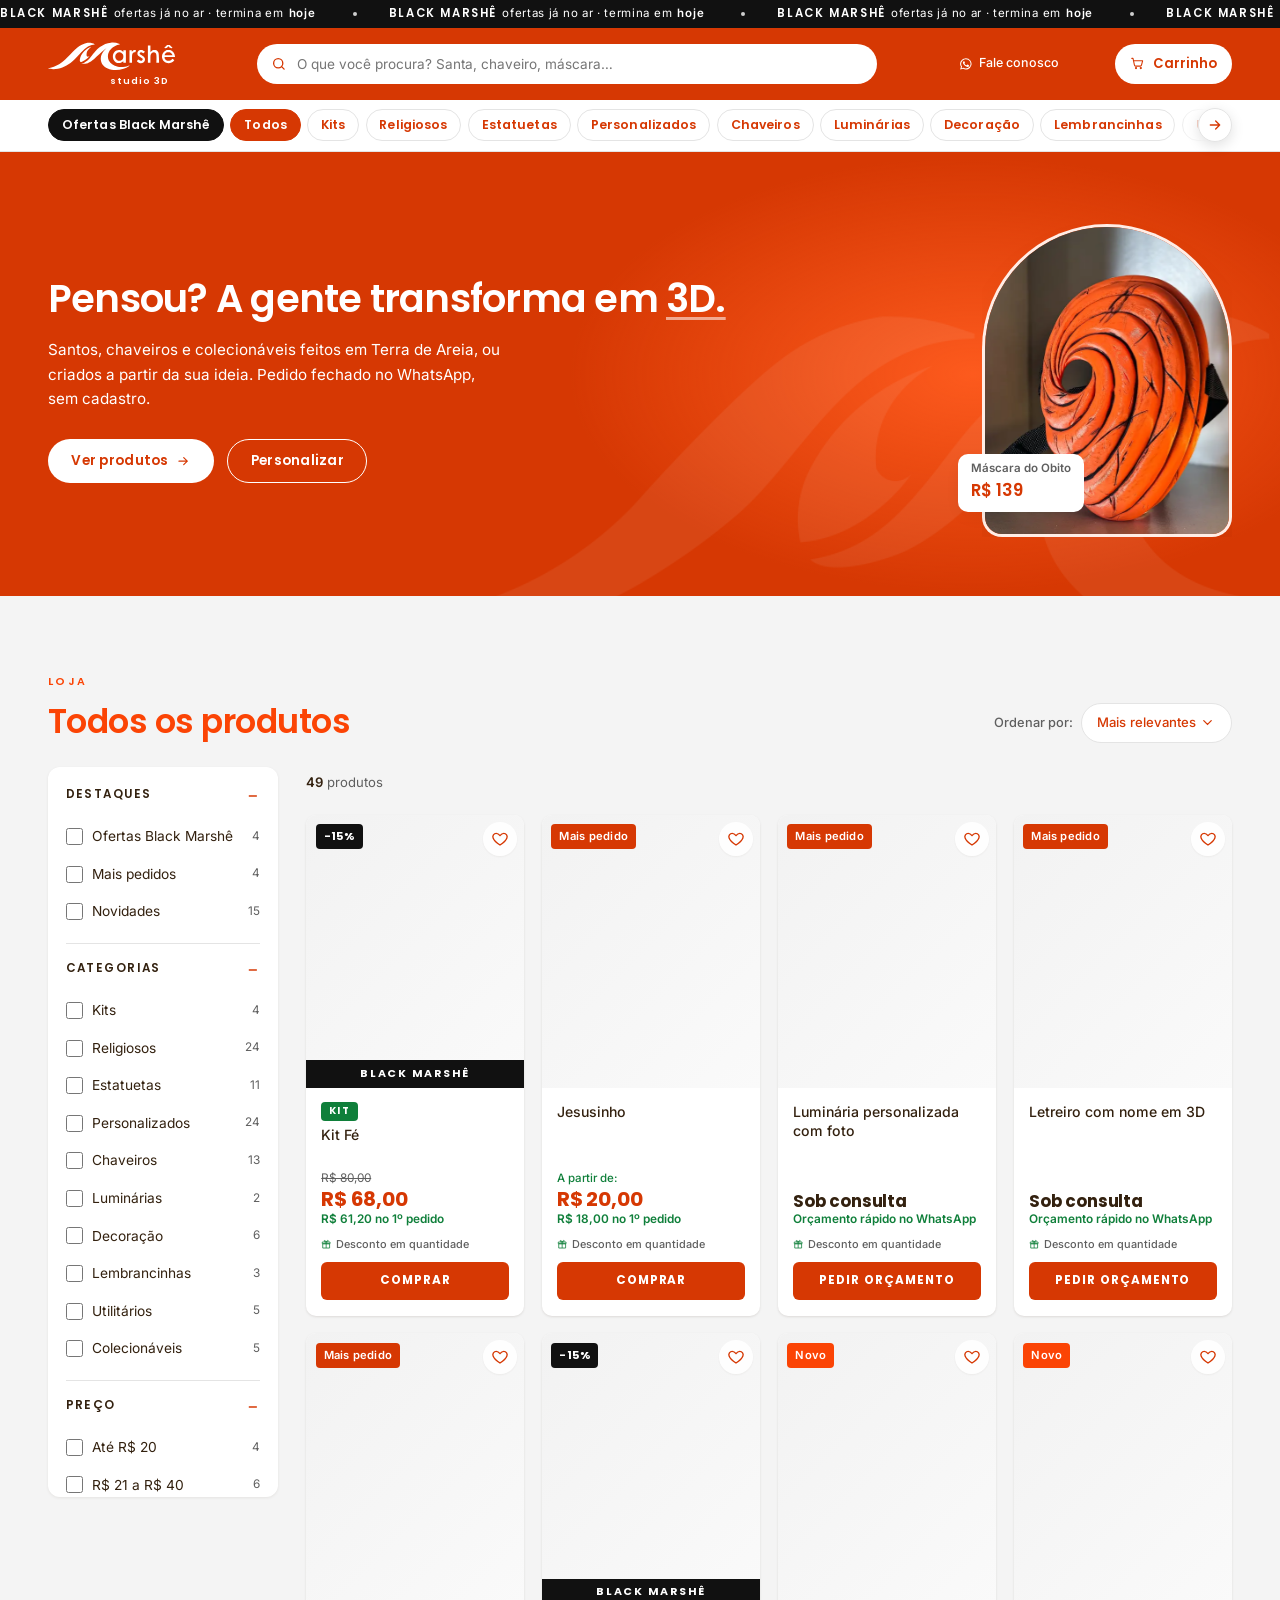
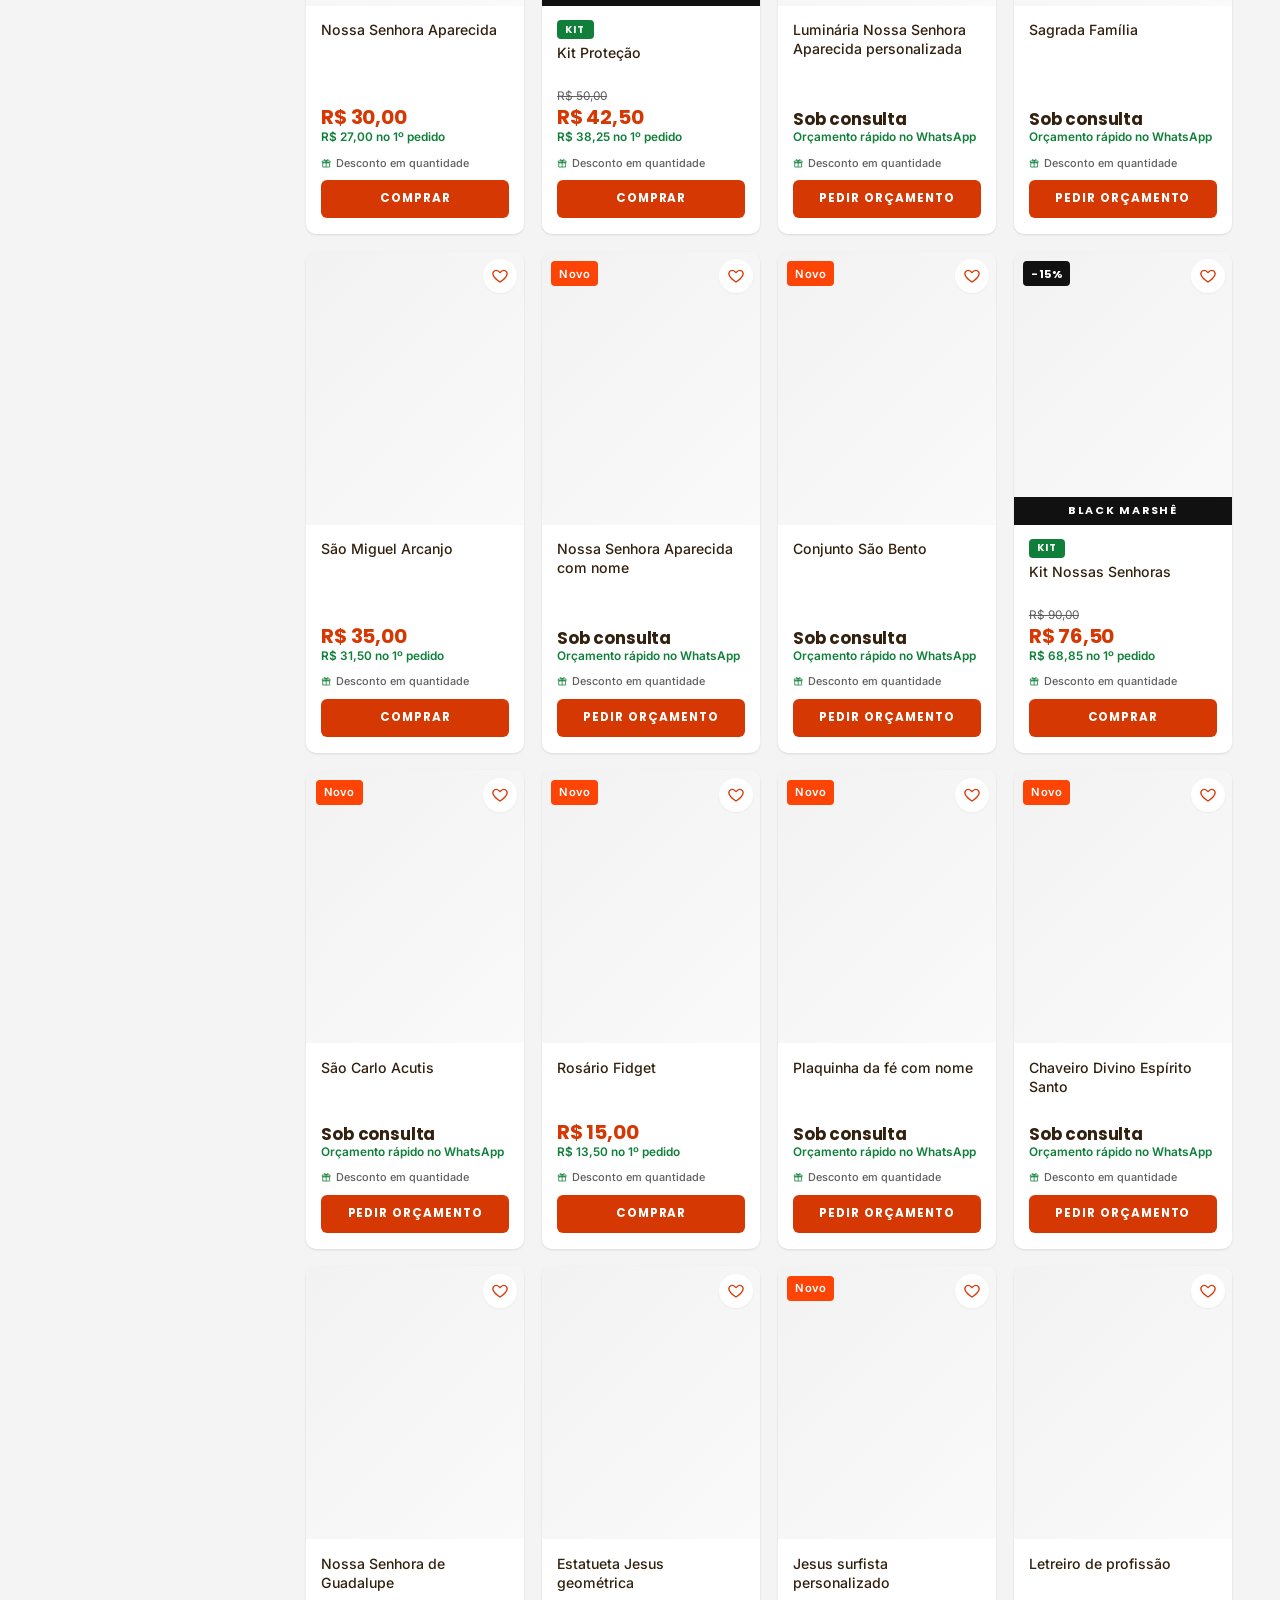
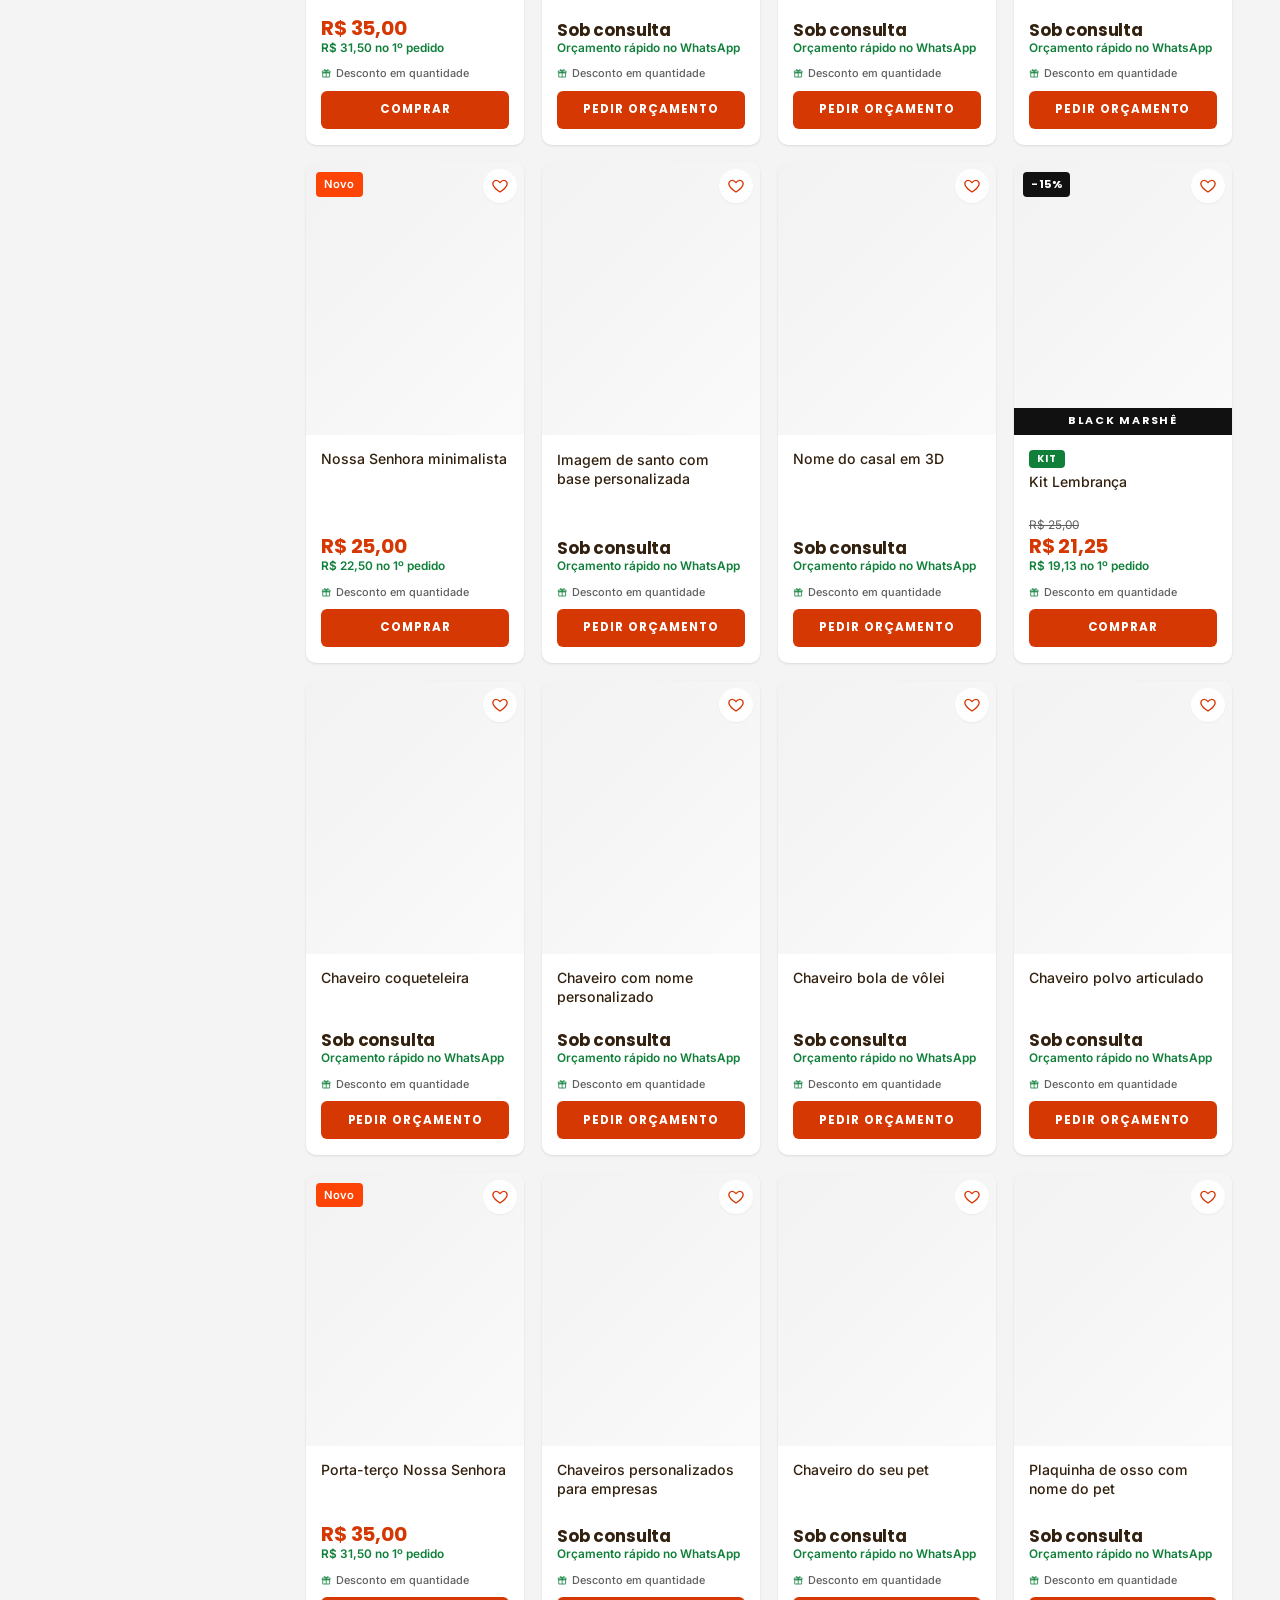
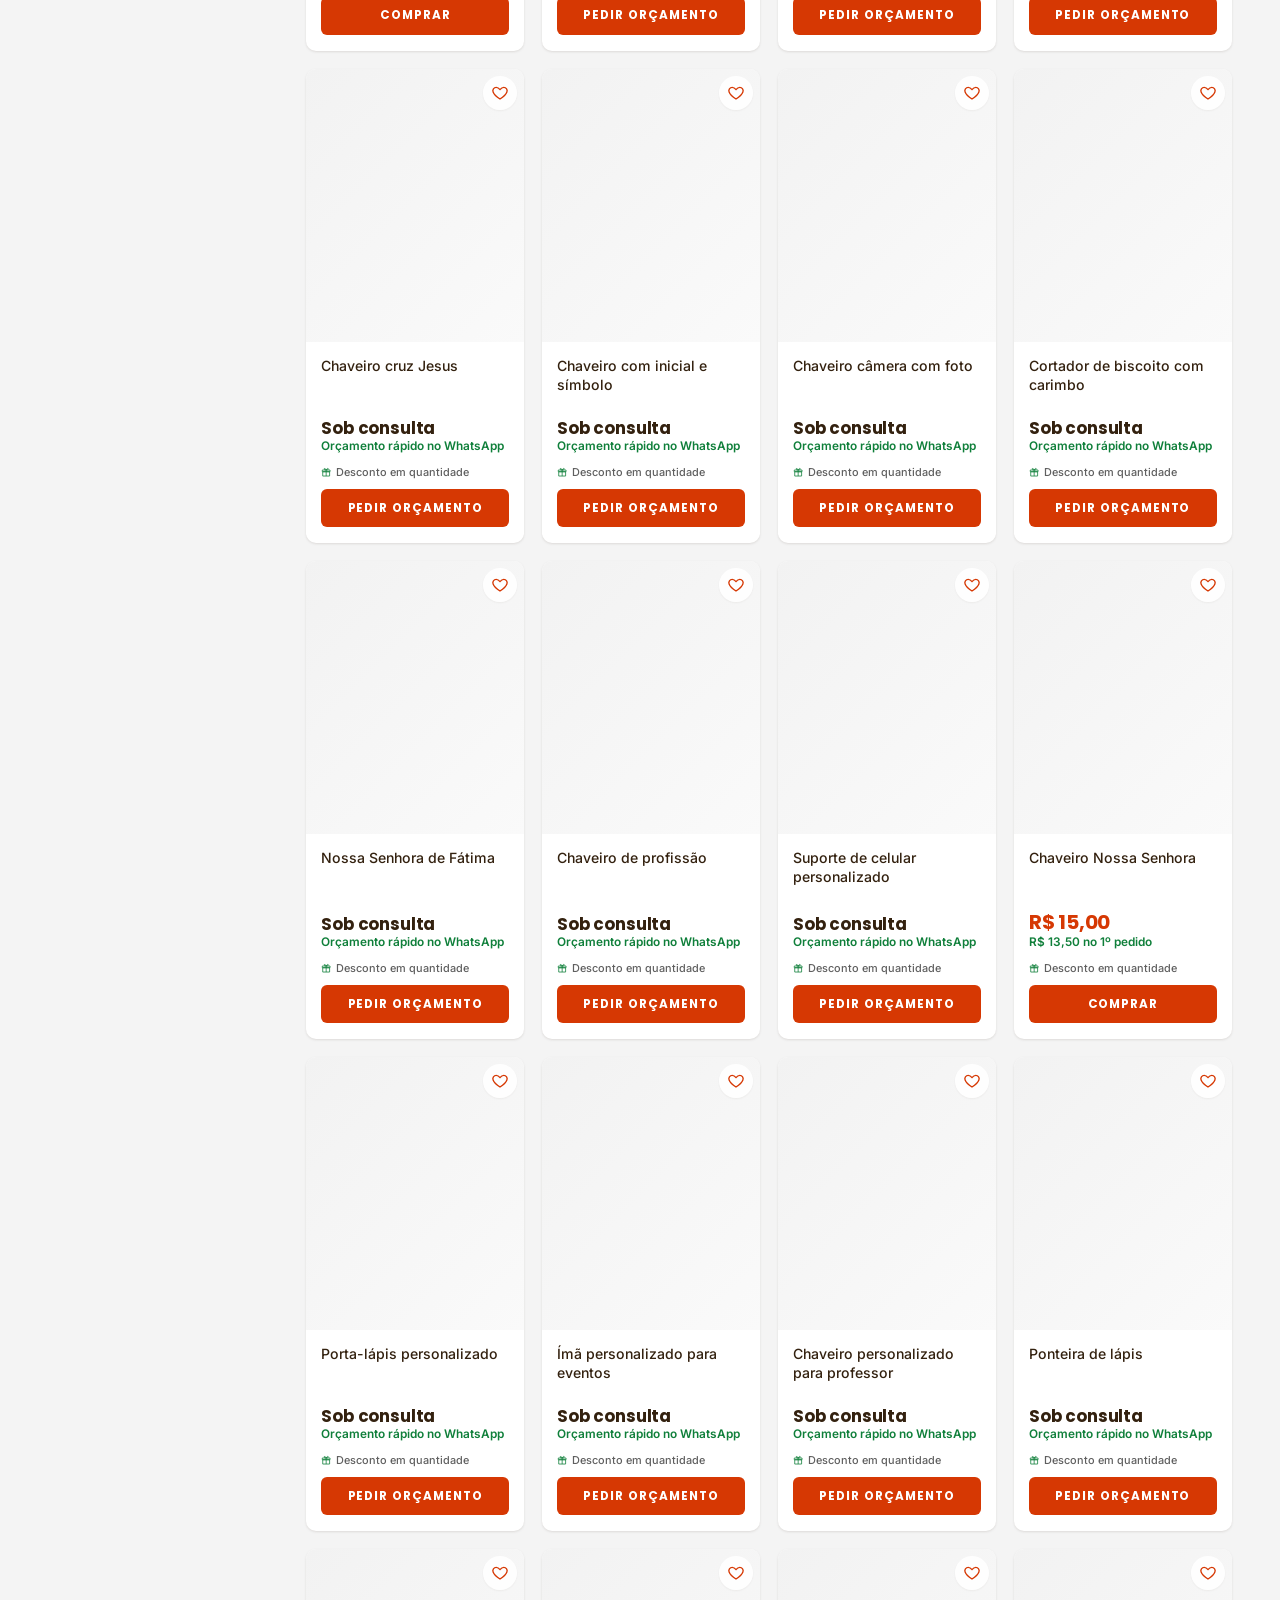
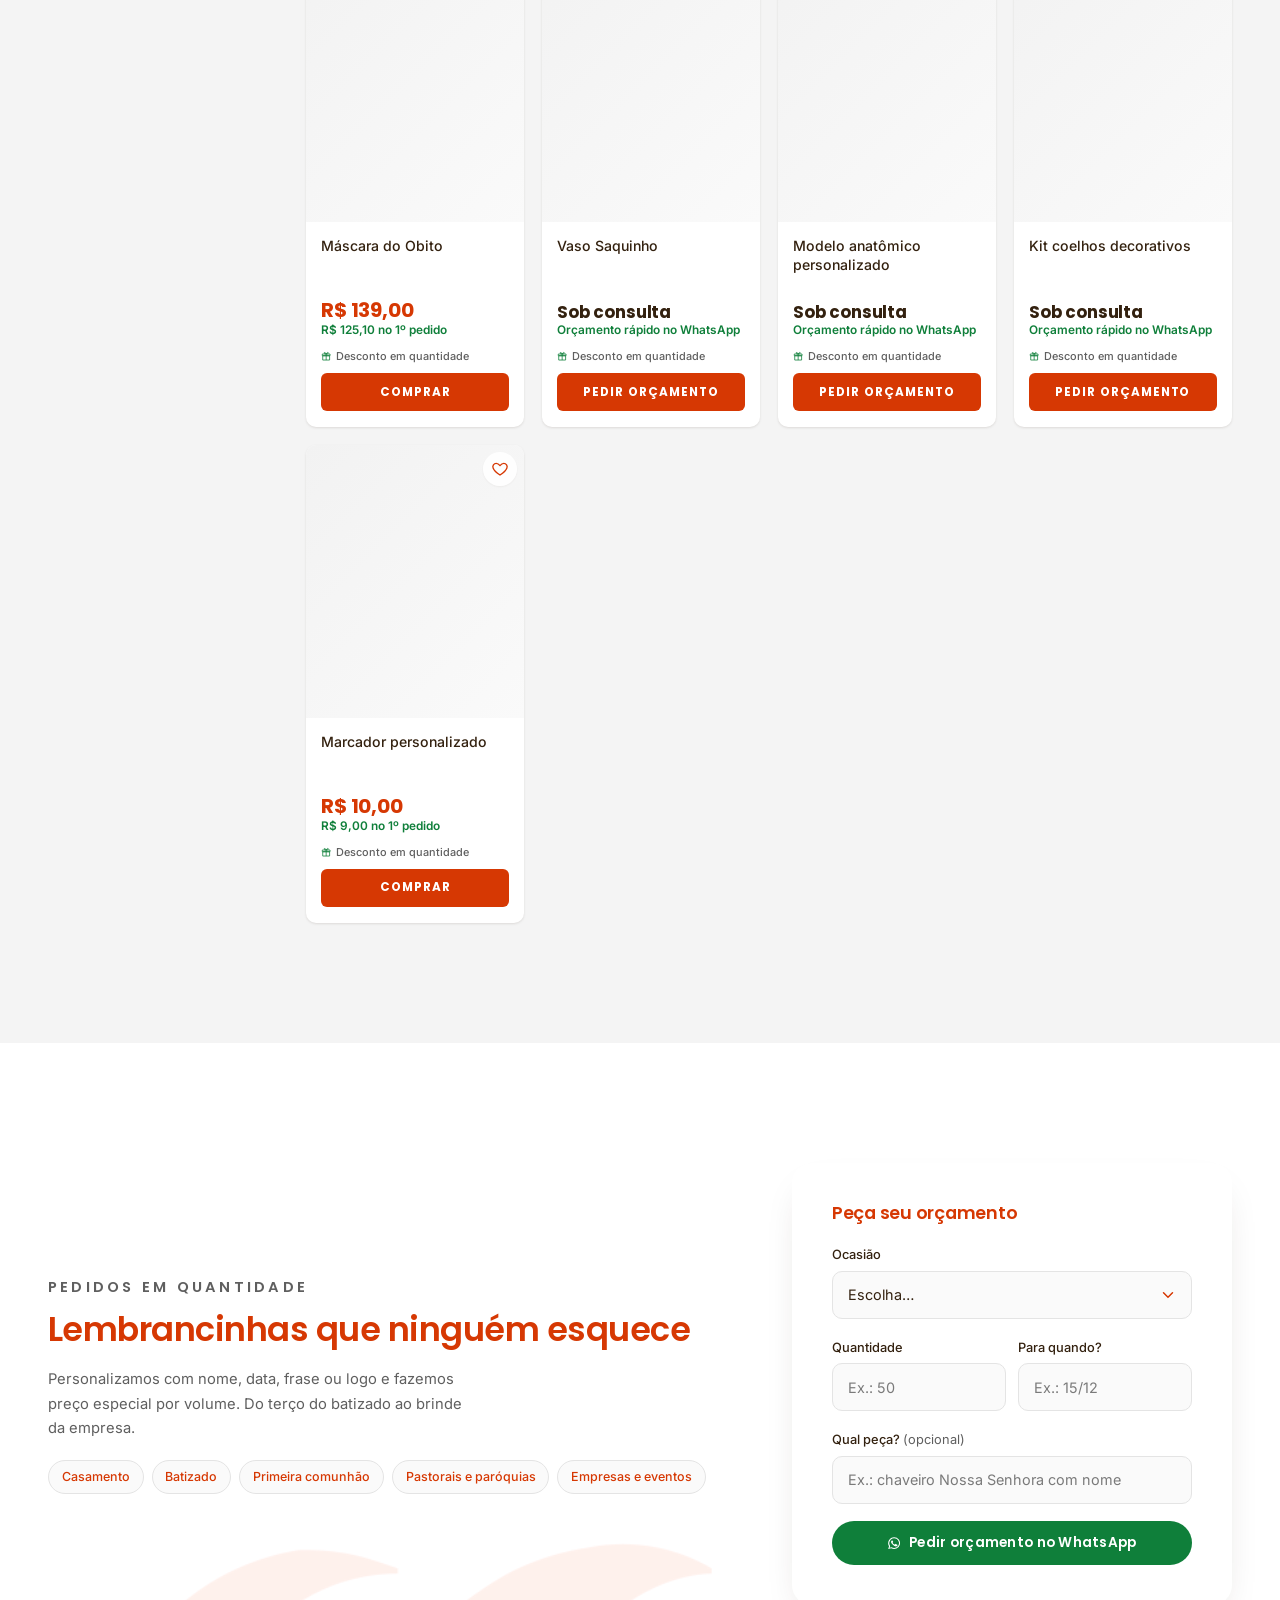
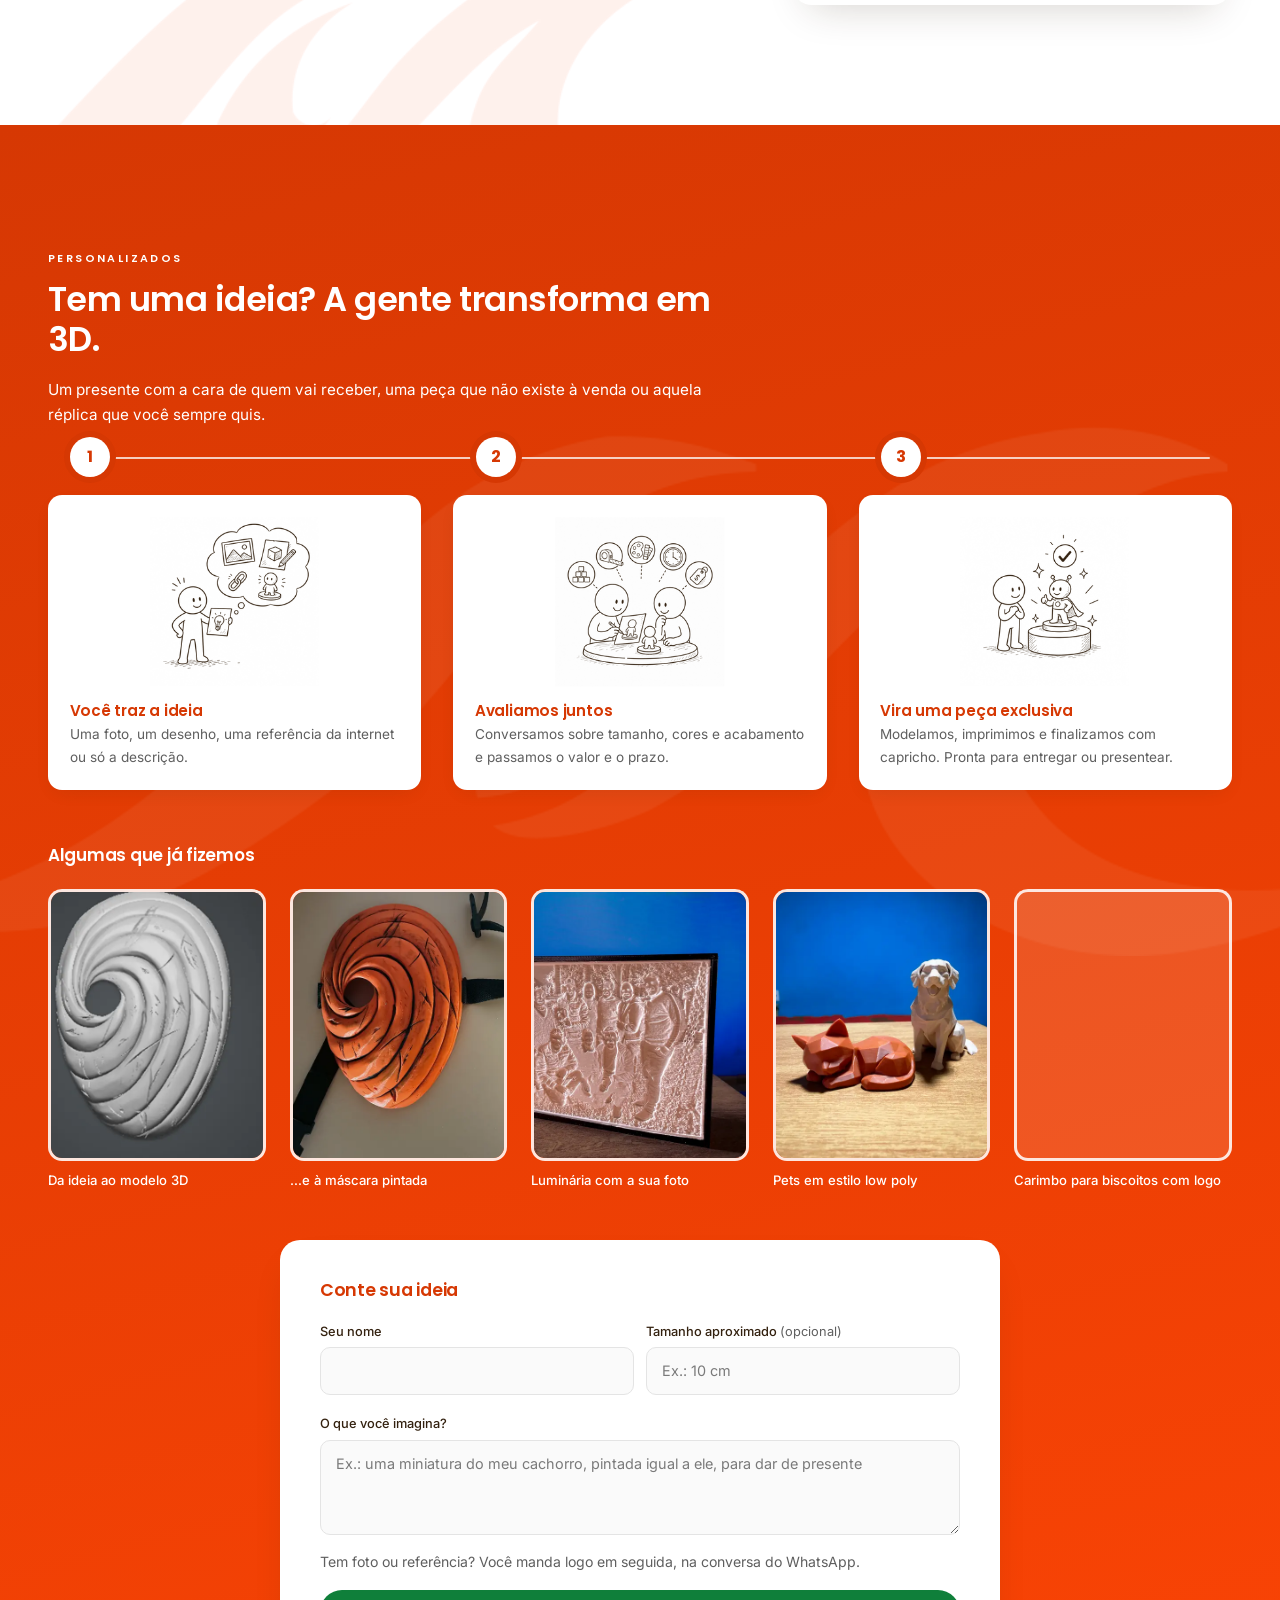
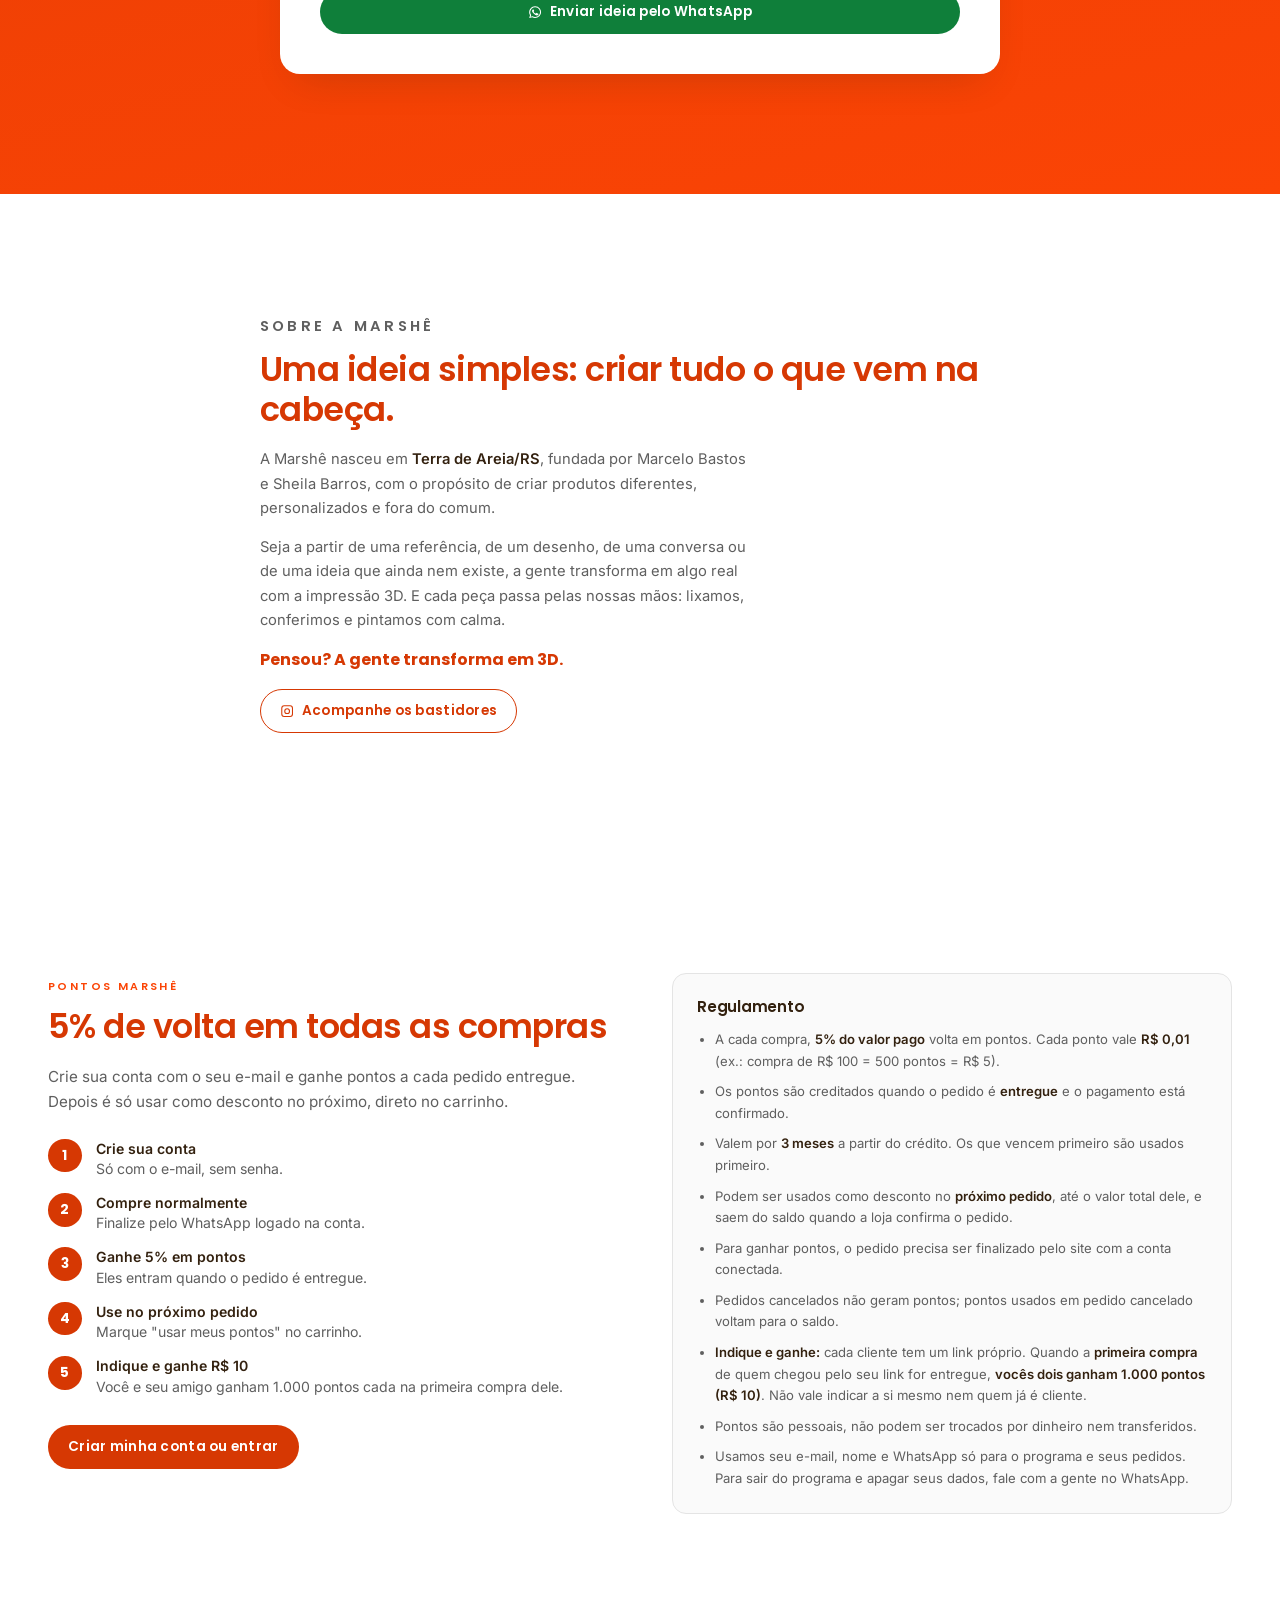
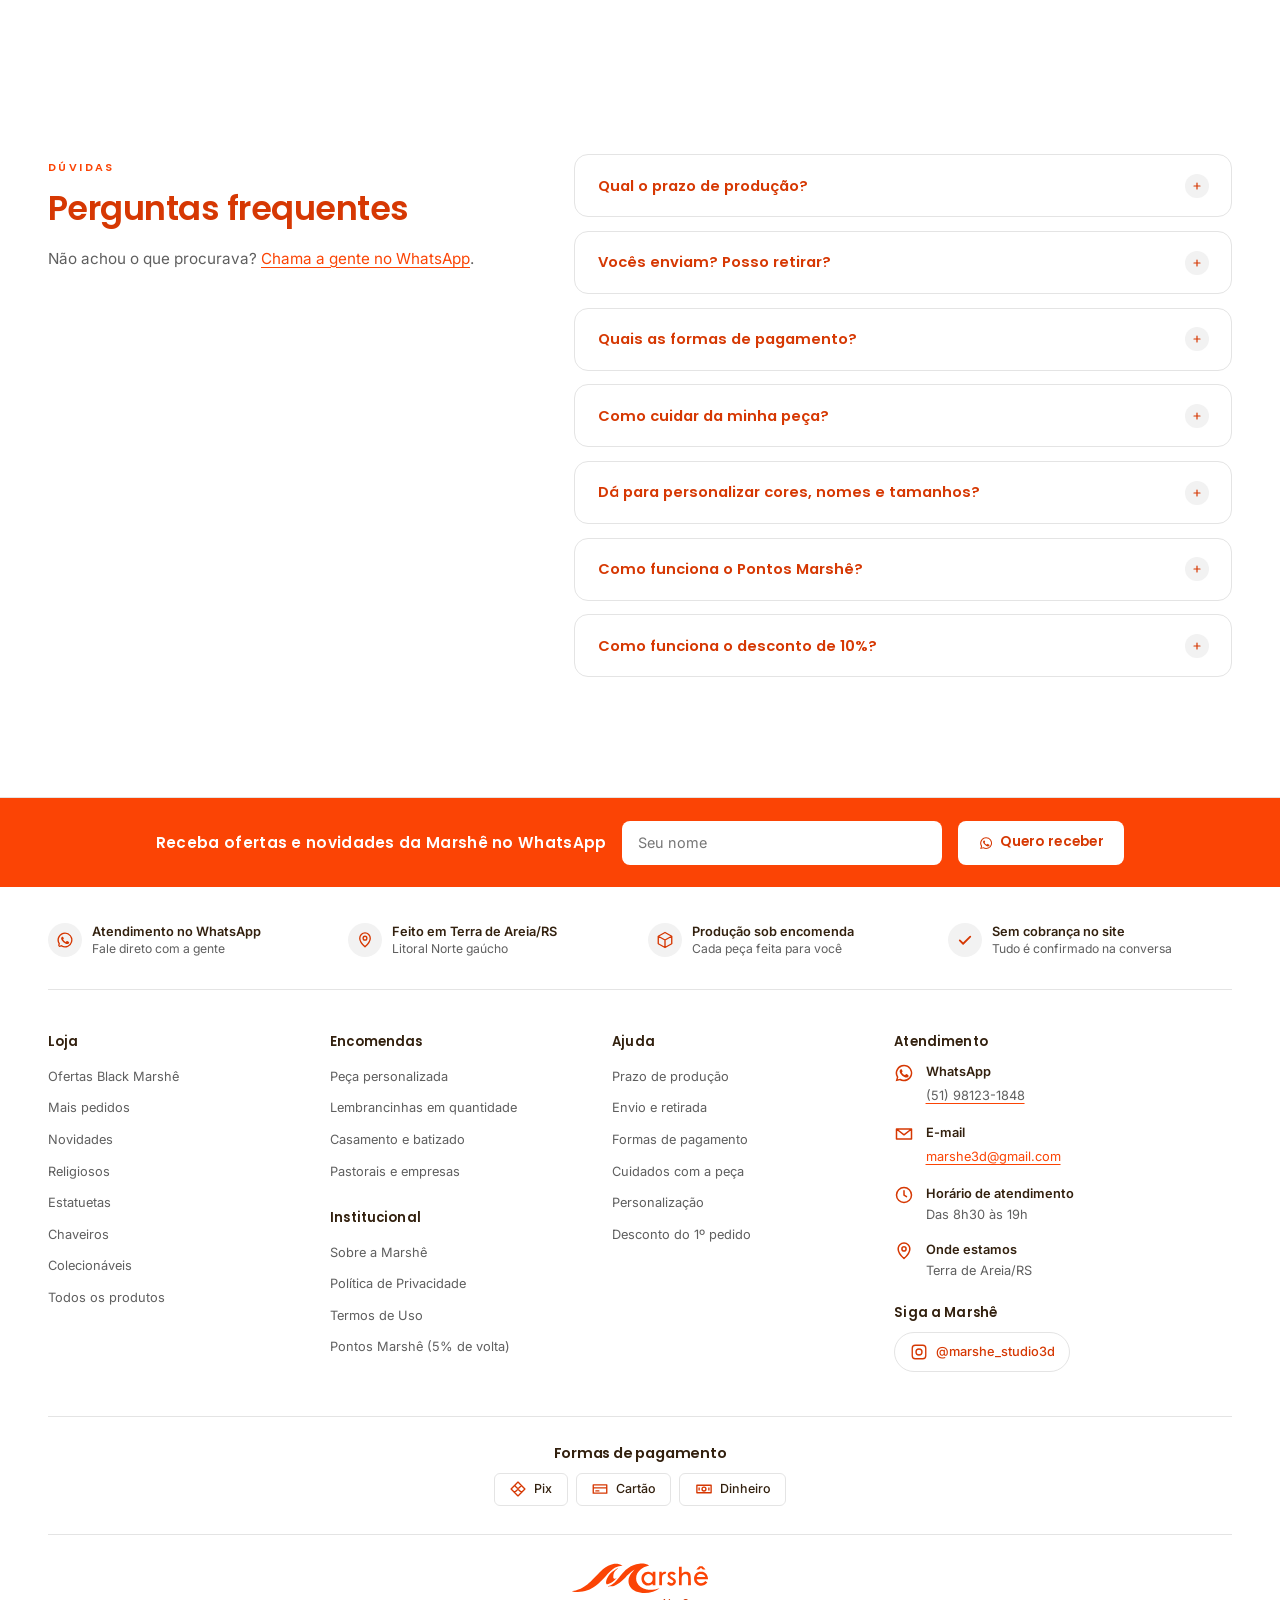
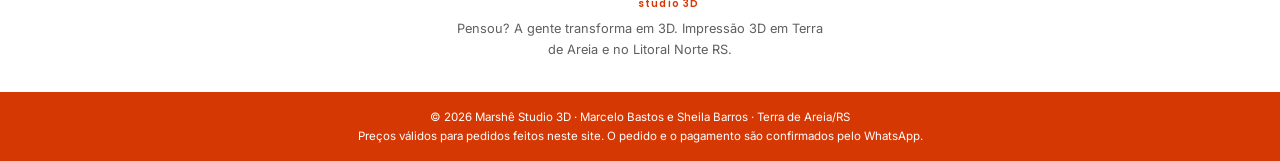
==== commit 2a2a3954: "Nova loja Marshê Studio 3D Substitui o site institucional pela loja completa: - catálogo com filtros" ====
--- a/index.html
+++ b/index.html
@@ -1,470 +1,524 @@
-<!DOCTYPE html>
+<!doctype html>
 <html lang="pt-BR">
 <head>
-  <meta charset="UTF-8">
-  <meta name="viewport" content="width=device-width, initial-scale=1.0">
-  <title>Marshê Studio 3D — Criações e produtos em 3D</title>
-  <meta name="description" content="Marshê Studio 3D em Terra de Areia/RS: produtos e peças personalizadas em impressão 3D. Veja o catálogo e faça seu pedido pelo WhatsApp.">
-  <meta property="og:title" content="Marshê Studio 3D — Criações e produtos em 3D">
-  <meta property="og:description" content="Veja o catálogo da Marshê Studio 3D e faça seu pedido pelo WhatsApp.">
+  <meta charset="utf-8">
+  <meta name="viewport" content="width=device-width, initial-scale=1, viewport-fit=cover">
+  <title>Marshê Studio 3D · Impressão 3D em Terra de Areia e Litoral Norte RS</title>
+  <meta name="description" content="Estúdio de impressão 3D em Terra de Areia/RS. Artigos religiosos, chaveiros, estatuetas, colecionáveis e peças personalizadas. Peça pelo WhatsApp e ganhe 10% no primeiro pedido.">
+  <meta name="theme-color" content="#D63803">
+  <link rel="canonical" href="https://www.marshe3d.com.br/">
+
+  <!-- Open Graph (WhatsApp, Instagram, Facebook) -->
   <meta property="og:type" content="website">
-  <link rel="preconnect" href="https://fonts.googleapis.com">
-  <link rel="preconnect" href="https://fonts.gstatic.com" crossorigin>
-  <link href="https://fonts.googleapis.com/css2?family=Poppins:wght@500;600;700&family=Inter:wght@400;500;600&display=swap" rel="stylesheet">
-  <link rel="stylesheet" href="styles.css?v=43">
+  <meta property="og:locale" content="pt_BR">
+  <meta property="og:site_name" content="Marshê Studio 3D">
+  <meta property="og:title" content="Marshê Studio 3D · Pensou? A gente transforma em 3D.">
+  <meta property="og:description" content="Peças em impressão 3D feitas em Terra de Areia/RS: santos, chaveiros, colecionáveis e personalizados. 10% off no primeiro pedido.">
+  <meta property="og:url" content="https://www.marshe3d.com.br/">
+  <meta property="og:image" content="https://www.marshe3d.com.br/assets/img/og-marshe.jpg">
+  <meta property="og:image:width" content="1200">
+  <meta property="og:image:height" content="630">
+  <meta name="twitter:card" content="summary_large_image">
+
+  <!-- SEO local -->
+  <meta name="geo.region" content="BR-RS">
+  <meta name="geo.placename" content="Terra de Areia">
+
+  <link rel="icon" type="image/png" href="assets/logo/favicon.png">
+  <link rel="preload" as="font" type="font/woff2" href="assets/fonts/poppins-700.woff2" crossorigin>
+  <link rel="preload" as="font" type="font/woff2" href="assets/fonts/inter-latin.woff2" crossorigin>
+  <link rel="preload" as="image" imagesrcset="assets/img/hero-640.webp 640w, assets/img/hero-1200.webp 1200w" imagesizes="(max-width: 899px) 140px, 320px" fetchpriority="high">
+  <link rel="stylesheet" href="css/style.css">
+
+  <script type="application/ld+json">
+  {
+    "@context": "https://schema.org",
+    "@type": "Store",
+    "name": "Marshê Studio 3D",
+    "slogan": "Pensou? A gente transforma em 3D.",
+    "description": "Estúdio de impressão 3D: artigos religiosos, chaveiros, estatuetas, colecionáveis e personalizados.",
+    "image": "https://www.marshe3d.com.br/assets/img/og-marshe.jpg",
+    "url": "https://www.marshe3d.com.br/",
+    "email": "marshe3d@gmail.com",
+    "founder": [{"@type": "Person", "name": "Marcelo Bastos"}, {"@type": "Person", "name": "Sheila Barros"}],
+    "address": {"@type": "PostalAddress", "addressLocality": "Terra de Areia", "addressRegion": "RS", "addressCountry": "BR"},
+    "areaServed": ["Terra de Areia", "Osório", "Capão da Canoa", "Torres", "Tramandaí", "Três Cachoeiras", "Litoral Norte do Rio Grande do Sul"],
+    "sameAs": ["https://www.instagram.com/marshe_studio3d/"],
+    "priceRange": "R$ 10 a R$ 139"
+  }
+  </script>
 </head>
 <body>
-
-  <!-- ============ FAIXA DE AVISO ============
-       PERSONALIZE: promoção fictícia por enquanto. Troque o texto abaixo pela
-       oferta real, ou apague este bloco inteiro para tirar a faixa do site. -->
-  <!-- A faixa e o cabeçalho ficam juntos neste bloco, que acompanha a
-       rolagem e mantém os dois sempre visíveis no topo. -->
-  <div class="topo-fixo">
-  <div class="aviso">
-    <a href="https://wa.me/5551981231848?text=Olá!%20É%20meu%20primeiro%20pedido%20e%20quero%20aproveitar%20o%20desconto" target="_blank" rel="noopener">
-      Primeiro pedido? <strong>10% de desconto</strong> na sua primeira peça
-    </a>
-  </div>
-
-  <!-- ============ CABEÇALHO ============ -->
-  <header class="topo">
-    <div class="container topo-inner">
-      <a href="#" class="logo">
-        <img src="assets/logo-branca.svg" alt="Marshê" class="logo-img">
+  <div class="intro-veil" aria-hidden="true"></div>
+  <a class="skip" href="#catalogo">Pular para os produtos</a>
+
+  <!-- Ícones -->
+  <svg width="0" height="0" style="position:absolute" aria-hidden="true">
+    <symbol id="i-cart" viewBox="0 0 24 24"><path fill="none" stroke="currentColor" stroke-width="1.8" stroke-linecap="round" stroke-linejoin="round" d="M3 4h2l2.4 11.2a2 2 0 0 0 2 1.6h7.7a2 2 0 0 0 2-1.5L21 8H6.2M10 21a1 1 0 1 0 0-2 1 1 0 0 0 0 2Zm8 0a1 1 0 1 0 0-2 1 1 0 0 0 0 2Z"/></symbol>
+    <symbol id="i-wa" viewBox="0 0 24 24"><path fill="currentColor" d="M12 2a10 10 0 0 0-8.6 15.1L2 22l5-1.3A10 10 0 1 0 12 2Zm0 18.2a8.2 8.2 0 0 1-4.2-1.2l-.3-.2-3 .8.8-2.9-.2-.3A8.2 8.2 0 1 1 12 20.2Zm4.5-6.1c-.2-.1-1.5-.7-1.7-.8s-.4-.1-.6.1-.7.8-.8 1-.3.2-.5.1a6.7 6.7 0 0 1-3.3-2.9c-.3-.4.3-.4.7-1.3a.5.5 0 0 0 0-.5l-.8-1.8c-.2-.5-.4-.4-.6-.4h-.5a1 1 0 0 0-.7.3 3 3 0 0 0-.9 2.2 5.2 5.2 0 0 0 1.1 2.7 11.8 11.8 0 0 0 4.5 4c1.7.7 2.3.8 3.2.6a2.7 2.7 0 0 0 1.8-1.2 2.2 2.2 0 0 0 .1-1.3c0-.1-.2-.2-.5-.3Z"/></symbol>
+    <symbol id="i-close" viewBox="0 0 24 24"><path fill="none" stroke="currentColor" stroke-width="2" stroke-linecap="round" d="M6 6l12 12M18 6 6 18"/></symbol>
+    <symbol id="i-search" viewBox="0 0 24 24"><path fill="none" stroke="currentColor" stroke-width="2" stroke-linecap="round" d="m20 20-4.2-4.2M11 18a7 7 0 1 0 0-14 7 7 0 0 0 0 14Z"/></symbol>
+    <symbol id="i-brush" viewBox="0 0 24 24"><path fill="none" stroke="currentColor" stroke-width="1.8" stroke-linecap="round" stroke-linejoin="round" d="M14.5 4.5 19.5 9.5 11 18l-5-5 8.5-8.5ZM6 13c-2 0-3 1.5-3 3.5S2 20 2 20s4 .5 5.5-1 1.5-3 1.5-3"/></symbol>
+    <symbol id="i-pin" viewBox="0 0 24 24"><path fill="none" stroke="currentColor" stroke-width="1.8" stroke-linecap="round" stroke-linejoin="round" d="M12 21s-7-6.2-7-11.5a7 7 0 0 1 14 0C19 14.8 12 21 12 21Zm0-9a2.5 2.5 0 1 0 0-5 2.5 2.5 0 0 0 0 5Z"/></symbol>
+    <symbol id="i-gem" viewBox="0 0 24 24"><path fill="none" stroke="currentColor" stroke-width="1.8" stroke-linejoin="round" d="M6 3h12l4 6-10 12L2 9l4-6Zm-4 6h20M12 21 8 9l4-6 4 6-4 12"/></symbol>
+    <symbol id="i-bolt" viewBox="0 0 24 24"><path fill="none" stroke="currentColor" stroke-width="1.8" stroke-linejoin="round" d="M13 2 4 14h7l-1 8 9-12h-7l1-8Z"/></symbol>
+    <symbol id="i-plus" viewBox="0 0 24 24"><path fill="none" stroke="currentColor" stroke-width="2" stroke-linecap="round" d="M12 5v14M5 12h14"/></symbol>
+    <symbol id="i-check" viewBox="0 0 24 24"><path fill="none" stroke="currentColor" stroke-width="2.4" stroke-linecap="round" stroke-linejoin="round" d="m5 12.5 4.5 4.5L19 7.5"/></symbol>
+    <symbol id="i-heart" viewBox="0 0 24 24"><path stroke="currentColor" stroke-width="1.8" stroke-linejoin="round" d="M12 20s-7.5-4.6-9.2-9.3C1.6 7.4 3.8 4.5 7 4.5c2 0 3.5 1.1 5 3 1.5-1.9 3-3 5-3 3.2 0 5.4 2.9 4.2 6.2C19.5 15.4 12 20 12 20Z"/></symbol>
+    <symbol id="i-filter" viewBox="0 0 24 24"><path fill="none" stroke="currentColor" stroke-width="1.8" stroke-linecap="round" d="M4 6h16M7 12h10M10 18h4"/></symbol>
+    <symbol id="i-pix" viewBox="0 0 24 24"><path fill="none" stroke="currentColor" stroke-width="1.8" stroke-linejoin="round" d="M12 2.8 21.2 12 12 21.2 2.8 12 12 2.8Zm-4.6 4.6 3 3a2.2 2.2 0 0 0 3.2 0l3-3m-9.2 9.2 3-3a2.2 2.2 0 0 1 3.2 0l3 3"/></symbol>
+    <symbol id="i-card" viewBox="0 0 24 24"><path fill="none" stroke="currentColor" stroke-width="1.8" stroke-linecap="round" stroke-linejoin="round" d="M3 6.5h18v11H3v-11Zm0 4h18M6.5 14.5h4"/></symbol>
+    <symbol id="i-cash" viewBox="0 0 24 24"><path fill="none" stroke="currentColor" stroke-width="1.8" stroke-linejoin="round" d="M2.5 7h19v10h-19V7Zm9.5 7.6a2.6 2.6 0 1 0 0-5.2 2.6 2.6 0 0 0 0 5.2ZM5.5 10v4m13-4v4"/></symbol>
+    <symbol id="i-user" viewBox="0 0 24 24"><path fill="none" stroke="currentColor" stroke-width="1.8" stroke-linecap="round" d="M12 12a4 4 0 1 0 0-8 4 4 0 0 0 0 8Zm-7.5 8a7.5 7.5 0 0 1 15 0"/></symbol>
+    <symbol id="i-minus" viewBox="0 0 24 24"><path fill="none" stroke="currentColor" stroke-width="2" stroke-linecap="round" d="M5 12h14"/></symbol>
+    <symbol id="i-trash" viewBox="0 0 24 24"><path fill="none" stroke="currentColor" stroke-width="1.8" stroke-linecap="round" stroke-linejoin="round" d="M4 7h16M10 11v6m4-6v6M6 7l1 13h10l1-13M9 7V4h6v3"/></symbol>
+    <symbol id="i-clock" viewBox="0 0 24 24"><path fill="none" stroke="currentColor" stroke-width="1.8" stroke-linecap="round" d="M12 7v5l3 2m6-2a9 9 0 1 1-18 0 9 9 0 0 1 18 0Z"/></symbol>
+    <symbol id="i-ig" viewBox="0 0 24 24"><path fill="none" stroke="currentColor" stroke-width="1.8" d="M7 3h10a4 4 0 0 1 4 4v10a4 4 0 0 1-4 4H7a4 4 0 0 1-4-4V7a4 4 0 0 1 4-4Zm5 13a4 4 0 1 0 0-8 4 4 0 0 0 0 8Zm5.5-9.5h.01"/></symbol>
+    <symbol id="i-mail" viewBox="0 0 24 24"><path fill="none" stroke="currentColor" stroke-width="1.8" stroke-linejoin="round" d="M3 6h18v12H3V6Zm0 0 9 7 9-7"/></symbol>
+    <symbol id="i-arrow" viewBox="0 0 24 24"><path fill="none" stroke="currentColor" stroke-width="2" stroke-linecap="round" stroke-linejoin="round" d="M5 12h14m-6-6 6 6-6 6"/></symbol>
+    <symbol id="i-gift" viewBox="0 0 24 24"><path fill="none" stroke="currentColor" stroke-width="1.8" stroke-linejoin="round" d="M4 11h16v10H4V11Zm-1-4h18v4H3V7Zm9 0v14M12 7S10.5 3 8 3.5 7.5 7 12 7Zm0 0s1.5-4 4-3.5S16.5 7 12 7Z"/></symbol>
+    <symbol id="i-cube" viewBox="0 0 24 24"><path fill="none" stroke="currentColor" stroke-width="1.8" stroke-linejoin="round" d="m12 2 9 5v10l-9 5-9-5V7l9-5Zm0 10 9-5m-9 5v10m0-10L3 7"/></symbol>
+  </svg>
+
+  <!-- FITA DE ANÚNCIOS (Black Marshê). Troque os textos aqui; a segunda lista é cópia da primeira, só para o loop não ter emenda. -->
+  <a class="promo" href="#catalogo" data-cat-link="Ofertas" aria-label="Black Marshê: ofertas já no ar. Ver ofertas">
+    <span class="promo__track" aria-hidden="true">
+      <span class="promo__list">
+        <span><strong>BLACK MARSHÊ</strong> ofertas já no ar · termina em <b data-cd>30/11</b></span>
+        <span><strong>BLACK MARSHÊ</strong> ofertas já no ar · termina em <b data-cd>30/11</b></span>
+        <span><strong>BLACK MARSHÊ</strong> ofertas já no ar · termina em <b data-cd>30/11</b></span>
+        <span><strong>BLACK MARSHÊ</strong> ofertas já no ar · termina em <b data-cd>30/11</b></span>
+      </span>
+      <span class="promo__list">
+        <span><strong>BLACK MARSHÊ</strong> ofertas já no ar · termina em <b data-cd>30/11</b></span>
+        <span><strong>BLACK MARSHÊ</strong> ofertas já no ar · termina em <b data-cd>30/11</b></span>
+        <span><strong>BLACK MARSHÊ</strong> ofertas já no ar · termina em <b data-cd>30/11</b></span>
+        <span><strong>BLACK MARSHÊ</strong> ofertas já no ar · termina em <b data-cd>30/11</b></span>
+      </span>
+    </span>
+  </a>
+
+  <header class="header" id="topo">
+    <div class="wrap header__in">
+      <a class="logo" href="#topo" aria-label="Marshê Studio 3D, início">
+        <img src="assets/logo/logo-branca.svg" width="600" height="132" alt="Marshê"><span class="logo__sub">studio 3D</span>
       </a>
-      <nav class="menu" id="menu">
-        <a href="#produtos">Produtos</a>
-        <a href="#personalizados">Personalizados</a>
-        <a href="#sobre">Sobre</a>
-        <a href="https://wa.me/5551981231848?text=Olá!%20Vi%20o%20site%20da%20Marshê%20e%20quero%20fazer%20um%20pedido" target="_blank" rel="noopener" class="btn btn-pequeno btn-whatsapp"><img src="assets/whatsapp.svg" alt="" class="wa-icone">Fazer pedido</a>
-      </nav>
-      <button class="menu-toggle" id="menuToggle" aria-label="Abrir menu">☰</button>
+      <a class="header__wa" href="#" data-wa="Olá, Marshê! Vim pelo site."><svg class="ico" aria-hidden="true"><use href="#i-wa"/></svg> Fale conosco</a>
+      <form class="hsearch" role="search" data-hsearch>
+        <label class="sr" for="busca">Buscar produto</label>
+        <svg class="ico" aria-hidden="true"><use href="#i-search"/></svg>
+        <input id="busca" type="search" placeholder="O que você procura? Santa, chaveiro, máscara…" autocomplete="off" enterkeyhint="search" data-search
+          role="combobox" aria-expanded="false" aria-controls="busca-resultados" aria-autocomplete="list">
+        <div class="hsearch__results" id="busca-resultados" data-results hidden></div>
+      </form>
+      <button class="acct-btn" type="button" data-account hidden aria-label="Entrar no Pontos Marshê">
+        <svg class="ico" aria-hidden="true"><use href="#i-user"/></svg>
+        <span data-account-label>Entrar</span>
+      </button>
+      <button class="cart-btn" type="button" data-open-cart aria-label="Abrir carrinho">
+        <svg class="ico" aria-hidden="true"><use href="#i-cart"/></svg>
+        <span class="cart-btn__label">Carrinho</span>
+        <span class="cart-btn__count" data-cart-count hidden>0</span>
+      </button>
     </div>
+    <nav class="catbar" aria-label="Categorias">
+      <div class="wrap catbar__wrap" data-catwrap>
+        <button class="catbar__arrow catbar__arrow--prev" type="button" data-catscroll="-1" aria-label="Ver categorias anteriores" hidden><svg class="ico" aria-hidden="true"><use href="#i-arrow"/></svg></button>
+        <div class="catbar__in" data-catbar></div>
+        <button class="catbar__arrow catbar__arrow--next" type="button" data-catscroll="1" aria-label="Ver mais categorias" hidden><svg class="ico" aria-hidden="true"><use href="#i-arrow"/></svg></button>
+      </div>
+    </nav>
   </header>
-  </div><!-- /.topo-fixo -->
-
-  <!-- ============ HERO ============ -->
-  <section class="hero">
-    <div class="container hero-inner">
-      <div class="hero-texto">
-        <h1>Criações em 3D que dão forma às suas ideias</h1>
-        <p class="hero-sub">
-          Produtos com acabamento impecável e cuidado em cada detalhe.
-          Conheça nosso catálogo e faça seu pedido em poucos cliques.
+
+  <main>
+    <!-- HERO -->
+    <section class="hero">
+      
+      <div class="wrap hero__in">
+        <p class="bf-count" data-countdown hidden><svg class="ico" aria-hidden="true"><use href="#i-clock"/></svg><span>Black Marshê termina em</span> <b data-cd-long>…</b> <a href="#catalogo" data-cat-link="Ofertas">Ver ofertas</a></p>
+        <div class="hero__text">
+          <h1 class="hero__title" data-split="hero">Pensou? A gente transforma em <span class="hl">3D.</span></h1>
+          <p class="hero__lead">Santos, chaveiros e colecionáveis feitos em Terra de Areia, ou criados a partir da sua ideia. Pedido fechado no WhatsApp, sem cadastro.</p>
+          <div class="hero__cta">
+            <a class="btn btn--white" href="#catalogo">Ver produtos <svg class="ico" aria-hidden="true"><use href="#i-arrow"/></svg></a>
+            <a class="btn btn--outline-white" href="#personalizados">Personalizar</a>
+          </div>
+        </div>
+        <div class="hero__media" data-hero-media>
+          <div class="hero__frame" data-parallax>
+            <picture><img class="hero__img" src="assets/img/hero-640.webp" srcset="assets/img/hero-640.webp 640w, assets/img/hero-1200.webp 1200w" sizes="(max-width: 899px) 140px, 320px" width="640" height="800" alt="Máscara do Obito impressa em 3D com acabamento rústico" fetchpriority="high"></picture>
+          </div>
+          <a class="hero__chip" href="#produto/mascara-obito" data-hero-chip>
+            <span class="hero__chip-name">Máscara do Obito</span>
+            <span class="hero__chip-price">R$ 139</span>
+          </a>
+        </div>
+      </div>
+    </section>
+
+    <!-- CATÁLOGO -->
+    <section class="section catalog" id="catalogo">
+      <div class="wrap">
+        <div class="shop__head">
+          <div>
+            <p class="eyebrow">Loja</p>
+            <h2>Todos os produtos</h2>
+          </div>
+          <div class="toolbar">
+            <button type="button" class="toolbar__filter" data-open-filters aria-controls="filtros">
+              <svg class="ico" aria-hidden="true"><use href="#i-filter"/></svg> Filtrar <span class="toolbar__n" data-fcount hidden></span>
+            </button>
+            <label class="sort">
+              <span class="sort__label">Ordenar por:</span>
+              <select data-sort aria-label="Ordenar produtos">
+                <option value="destaque">Mais relevantes</option>
+                <option value="novidade">Lançamentos</option>
+                <option value="menor">Menor preço</option>
+                <option value="maior">Maior preço</option>
+              </select>
+            </label>
+          </div>
+        </div>
+
+        <div class="shop">
+          <!-- Filtros: barra lateral no computador, gaveta no celular -->
+          <aside class="fpanel" id="filtros" data-filters aria-label="Filtros">
+            <div class="fpanel__head">
+              <h3>Filtrar produtos</h3>
+              <button type="button" class="icon-btn" data-close-filters aria-label="Fechar filtros"><svg class="ico" aria-hidden="true"><use href="#i-close"/></svg></button>
+            </div>
+            <div class="fpanel__body" data-fgroups></div>
+            <div class="fpanel__foot">
+              <button type="button" class="link-btn" data-clear>Limpar filtros</button>
+              <button type="button" class="btn btn--primary" data-fapply>Ver produtos</button>
+            </div>
+          </aside>
+
+          <div class="shop__main">
+            <div class="shop__status">
+              <p class="filters__info" data-info aria-live="polite"></p>
+              <div class="afilters" data-active></div>
+            </div>
+            <div class="grid" data-grid></div>
+            <p class="empty" data-empty hidden>Nenhum produto com esses filtros. <button type="button" class="link-btn" data-clear>Limpar filtros</button> ou <a href="#personalizados">peça uma personalizada</a>.</p>
+            <div class="recent" data-recent hidden><h3>Vistos recentemente</h3><div class="mini-grid" data-recent-list></div></div>
+          </div>
+        </div>
+      </div>
+      <div class="fscrim" data-fscrim hidden></div>
+    </section>
+
+    <!-- PEDIDOS EM QUANTIDADE -->
+    <section class="section bulk" id="quantidade">
+      <div class="wrap bulk__in">
+        <div class="bulk__text reveal">
+          <p class="eyebrow">Pedidos em quantidade</p>
+          <h2 data-split>Lembrancinhas que ninguém esquece</h2>
+          <p>Personalizamos com nome, data, frase ou logo e fazemos preço especial por volume. Do terço do batizado ao brinde da empresa.</p>
+          <ul class="bulk__tags">
+            <li>Casamento</li><li>Batizado</li><li>Primeira comunhão</li><li>Pastorais e paróquias</li><li>Empresas e eventos</li>
+          </ul>
+        </div>
+        <form class="card-form bulk__form reveal" data-form="quantidade">
+          <h3>Peça seu orçamento</h3>
+          <label>Ocasião
+            <select name="ocasiao" required>
+              <option value="">Escolha…</option>
+              <option>Casamento</option><option>Batizado</option><option>Primeira comunhão</option><option>Pastoral / paróquia</option><option>Empresa / evento</option><option>Outra</option>
+            </select>
+          </label>
+          <div class="row2">
+            <label>Quantidade<input name="quantidade" type="number" min="5" inputmode="numeric" placeholder="Ex.: 50" required></label>
+            <label>Para quando?<input name="data" type="text" placeholder="Ex.: 15/12"></label>
+          </div>
+          <label><span>Qual peça? <span class="opt">(opcional)</span></span><input name="peca" type="text" placeholder="Ex.: chaveiro Nossa Senhora com nome"></label>
+          <button class="btn btn--wa btn--block" type="submit"><svg class="ico" aria-hidden="true"><use href="#i-wa"/></svg> Pedir orçamento no WhatsApp</button>
+        </form>
+      </div>
+    </section>
+
+    <!-- PERSONALIZADOS -->
+    <section class="section custom" id="personalizados">
+      <div class="wrap">
+        <div class="section__head reveal">
+          <p class="eyebrow eyebrow--light">Personalizados</p>
+          <h2 data-split>Tem uma ideia? A gente transforma em 3D.</h2>
+          <p class="section__lead">Um presente com a cara de quem vai receber, uma peça que não existe à venda ou aquela réplica que você sempre quis.</p>
+        </div>
+        <ol class="steps">
+          <li class="reveal"><img class="steps__img" src="assets/img/passo-1.webp" width="260" height="260" alt="" loading="lazy" decoding="async"><span class="steps__n">1</span><h3>Você traz a ideia</h3><p>Uma foto, um desenho, uma referência da internet ou só a descrição.</p></li>
+          <li class="reveal"><img class="steps__img" src="assets/img/passo-2.webp" width="260" height="260" alt="" loading="lazy" decoding="async"><span class="steps__n">2</span><h3>Avaliamos juntos</h3><p>Conversamos sobre tamanho, cores e acabamento e passamos o valor e o prazo.</p></li>
+          <li class="reveal"><img class="steps__img" src="assets/img/passo-3.webp" width="260" height="260" alt="" loading="lazy" decoding="async"><span class="steps__n">3</span><h3>Vira uma peça exclusiva</h3><p>Modelamos, imprimimos e finalizamos com capricho. Pronta para entregar ou presentear.</p></li>
+        </ol>
+
+        <h3 class="sub reveal">Algumas que já fizemos</h3>
+        <div class="examples">
+          <figure class="reveal"><img loading="lazy" decoding="async" src="assets/img/exemplo-mascara-3d-480.webp" srcset="assets/img/exemplo-mascara-3d-480.webp 480w, assets/img/exemplo-mascara-3d-960.webp 960w" sizes="(max-width: 700px) 50vw, 280px" width="480" height="600" alt="Modelo 3D de máscara criado a partir da ideia do cliente"><figcaption>Da ideia ao modelo 3D</figcaption></figure>
+          <figure class="reveal"><img loading="lazy" decoding="async" src="assets/img/exemplo-mascara-pintada-480.webp" srcset="assets/img/exemplo-mascara-pintada-480.webp 480w, assets/img/exemplo-mascara-pintada-960.webp 960w" sizes="(max-width: 700px) 50vw, 280px" width="480" height="600" alt="Máscara rústica pronta"><figcaption>…e à máscara pintada</figcaption></figure>
+          <figure class="reveal"><img loading="lazy" decoding="async" src="assets/img/exemplo-luminaria-480.webp" srcset="assets/img/exemplo-luminaria-480.webp 480w, assets/img/exemplo-luminaria-960.webp 960w" sizes="(max-width: 700px) 50vw, 280px" width="480" height="600" alt="Luminária 3D que revela uma foto de família quando acesa"><figcaption>Luminária com a sua foto</figcaption></figure>
+          <figure class="reveal"><img loading="lazy" decoding="async" src="assets/img/exemplo-pets-480.webp" srcset="assets/img/exemplo-pets-480.webp 480w, assets/img/exemplo-pets-960.webp 960w" sizes="(max-width: 700px) 50vw, 280px" width="480" height="600" alt="Gato e cachorro em estilo low poly impressos em 3D"><figcaption>Pets em estilo low poly</figcaption></figure>
+          <figure class="reveal"><img loading="lazy" decoding="async" src="assets/img/exemplo-carimbo-480.webp" srcset="assets/img/exemplo-carimbo-480.webp 480w, assets/img/exemplo-carimbo-960.webp 960w" sizes="(max-width: 700px) 50vw, 280px" width="480" height="600" alt="Carimbo personalizado para biscoitos impresso em 3D"><figcaption>Carimbo para biscoitos com logo</figcaption></figure>
+        </div>
+
+        <form class="card-form custom__form reveal" data-form="personalizado">
+          <h3>Conte sua ideia</h3>
+          <div class="row2">
+            <label>Seu nome<input name="nome" type="text" autocomplete="name" required></label>
+            <label><span>Tamanho aproximado <span class="opt">(opcional)</span></span><input name="tamanho" type="text" placeholder="Ex.: 10 cm"></label>
+          </div>
+          <label>O que você imagina?<textarea name="ideia" rows="3" required placeholder="Ex.: uma miniatura do meu cachorro, pintada igual a ele, para dar de presente"></textarea></label>
+          <p class="hint">Tem foto ou referência? Você manda logo em seguida, na conversa do WhatsApp.</p>
+          <button class="btn btn--wa btn--block" type="submit"><svg class="ico" aria-hidden="true"><use href="#i-wa"/></svg> Enviar ideia pelo WhatsApp</button>
+        </form>
+      </div>
+    </section>
+
+    <!-- SOBRE -->
+    <section class="section about" id="sobre">
+      <div class="wrap about__in">
+        <!-- [FALTA FOTO] Coloque a foto de vocês em assets/img/marcelo-e-sheila.webp e troque este bloco por <img> -->
+        <div class="about__photo ph ph--photo reveal" hidden role="img" aria-label="Espaço para a foto de Marcelo e Sheila">
+          <span class="ph__tag">[FOTO DE MARCELO E SHEILA]</span>
+        </div>
+        <div class="about__text reveal">
+          <p class="eyebrow">Sobre a Marshê</p>
+          <h2 data-split>Uma ideia simples: criar tudo o que vem na cabeça.</h2>
+          <p>A Marshê nasceu em <strong>Terra de Areia/RS</strong>, fundada por Marcelo Bastos e Sheila Barros, com o propósito de criar produtos diferentes, personalizados e fora do comum.</p>
+          <p>Seja a partir de uma referência, de um desenho, de uma conversa ou de uma ideia que ainda nem existe, a gente transforma em algo real com a impressão 3D. E cada peça passa pelas nossas mãos: lixamos, conferimos e pintamos com calma.</p>
+          <p class="about__sign">Pensou? A gente transforma em 3D.</p>
+          <a class="btn btn--ghost" href="https://www.instagram.com/marshe_studio3d/" target="_blank" rel="noopener"><svg class="ico" aria-hidden="true"><use href="#i-ig"/></svg> Acompanhe os bastidores</a>
+        </div>
+      </div>
+    </section>
+
+    <!-- PONTOS MARSHÊ (aparece quando o programa está configurado em js/config.js) -->
+    <section class="section pontos" id="pontos" data-pontos-on hidden>
+      <div class="wrap pontos__in">
+        <div class="pontos__text reveal">
+          <p class="eyebrow">Pontos Marshê</p>
+          <h2>5% de volta em todas as compras</h2>
+          <p class="section__lead">Crie sua conta com o seu e-mail e ganhe pontos a cada pedido entregue. Depois é só usar como desconto no próximo, direto no carrinho.</p>
+          <ol class="pontos__steps">
+            <li><strong>Crie sua conta</strong>Só com o e-mail, sem senha.</li>
+            <li><strong>Compre normalmente</strong>Finalize pelo WhatsApp logado na conta.</li>
+            <li><strong>Ganhe 5% em pontos</strong>Eles entram quando o pedido é entregue.</li>
+            <li><strong>Use no próximo pedido</strong>Marque "usar meus pontos" no carrinho.</li>
+            <li><strong>Indique e ganhe R$ 10</strong>Você e seu amigo ganham 1.000 pontos cada na primeira compra dele.</li>
+          </ol>
+          <button class="btn btn--primary" type="button" data-account>Criar minha conta ou entrar</button>
+        </div>
+        <details class="pontos__rules reveal" id="regulamento" data-open-desktop>
+          <summary><h3>Regulamento</h3></summary>
+          <ul>
+            <li>A cada compra, <strong>5% do valor pago</strong> volta em pontos. Cada ponto vale <strong>R$ 0,01</strong> (ex.: compra de R$ 100 = 500 pontos = R$ 5).</li>
+            <li>Os pontos são creditados quando o pedido é <strong>entregue</strong> e o pagamento está confirmado.</li>
+            <li>Valem por <strong>3 meses</strong> a partir do crédito. Os que vencem primeiro são usados primeiro.</li>
+            <li>Podem ser usados como desconto no <strong>próximo pedido</strong>, até o valor total dele, e saem do saldo quando a loja confirma o pedido.</li>
+            <li>Para ganhar pontos, o pedido precisa ser finalizado pelo site com a conta conectada.</li>
+            <li>Pedidos cancelados não geram pontos; pontos usados em pedido cancelado voltam para o saldo.</li>
+            <li><strong>Indique e ganhe:</strong> cada cliente tem um link próprio. Quando a <strong>primeira compra</strong> de quem chegou pelo seu link for entregue, <strong>vocês dois ganham 1.000 pontos (R$ 10)</strong>. Não vale indicar a si mesmo nem quem já é cliente.</li>
+            <li>Pontos são pessoais, não podem ser trocados por dinheiro nem transferidos.</li>
+            <li>Usamos seu e-mail, nome e WhatsApp só para o programa e seus pedidos. Para sair do programa e apagar seus dados, fale com a gente no WhatsApp.</li>
+          </ul>
+        </details>
+      </div>
+    </section>
+
+    <!-- DEPOIMENTOS -->
+    <section class="section reviews" id="depoimentos" hidden>
+      <div class="wrap">
+        <div class="section__head reveal">
+          <p class="eyebrow">Quem já tem uma Marshê</p>
+          <h2 data-split>O que nossos clientes dizem</h2>
+        </div>
+        <!-- [DEPOIMENTOS] Substitua os textos abaixo por depoimentos reais (nome, cidade e peça). -->
+        <div class="reviews__list">
+          <blockquote class="review review--ph reveal"><p>[DEPOIMENTO REAL 1]</p><footer>[Nome] · [Cidade] · [Peça]</footer></blockquote>
+          <blockquote class="review review--ph reveal"><p>[DEPOIMENTO REAL 2]</p><footer>[Nome] · [Cidade] · [Peça]</footer></blockquote>
+          <blockquote class="review review--ph reveal"><p>[DEPOIMENTO REAL 3]</p><footer>[Nome] · [Cidade] · [Peça]</footer></blockquote>
+        </div>
+      </div>
+    </section>
+
+    <!-- FAQ -->
+    <section class="section faq" id="duvidas">
+      <div class="wrap faq__in">
+        <div class="section__head reveal">
+          <p class="eyebrow">Dúvidas</p>
+          <h2 data-split>Perguntas frequentes</h2>
+          <p class="section__lead">Não achou o que procurava? <a href="#" data-wa="Olá, Marshê! Tenho uma dúvida:">Chama a gente no WhatsApp</a>.</p>
+        </div>
+        <div class="faq__list">
+          <details class="reveal"><summary>Qual o prazo de produção?</summary><p>Cada peça é impressa e pintada sob encomenda. O prazo é de <mark>[A CONFIRMAR]</mark> dias úteis, e confirmamos a data certinha quando você fecha o pedido. Pedidos em quantidade têm prazo combinado no orçamento.</p></details>
+          <details class="reveal"><summary>Vocês enviam? Posso retirar?</summary><p>Você pode retirar em Terra de Areia/RS, em local combinado. Entregas no Litoral Norte e envio para outras cidades: <mark>[A CONFIRMAR]</mark>.</p></details>
+          <details class="reveal"><summary>Quais as formas de pagamento?</summary><p>Aceitamos <strong>Pix</strong>, <strong>cartão</strong> e <strong>dinheiro</strong>. A forma de pagamento é combinada com a gente pelo WhatsApp, quando você confirma o pedido.</p></details>
+          <details class="reveal"><summary>Como cuidar da minha peça?</summary><p>Evite deixar a peça no sol forte ou em lugares muito quentes, como dentro do carro fechado. Para limpar, use um pano seco ou levemente úmido, sem álcool ou produtos de limpeza sobre a pintura. <mark>[A CONFIRMAR material e cuidados específicos]</mark></p></details>
+          <details class="reveal"><summary>Dá para personalizar cores, nomes e tamanhos?</summary><p>Sim! A maioria das peças pode ganhar outras cores, um nome ou um tamanho diferente. Conte o que você quer no WhatsApp e passamos o valor. Para criar uma peça do zero, use o formulário de <a href="#personalizados">personalizados</a>.</p></details>
+          <details class="reveal" data-pontos-on hidden><summary>Como funciona o Pontos Marshê?</summary><p>Crie sua conta com o seu e-mail (botão "Entrar", no topo) e finalize o pedido logado. Quando o pedido for entregue, 5% do valor pago volta em pontos (1 ponto = R$ 0,01), válidos por 3 meses, para usar como desconto no próximo pedido. E indicando amigos pelo seu link (dentro da sua conta), vocês dois ganham R$ 10 em pontos na primeira compra dele. Veja o <a href="#regulamento">regulamento</a>.</p></details>
+          <details class="reveal"><summary>Como funciona o desconto de 10%?</summary><p>Vale para o seu primeiro pedido com a Marshê. É só marcar a opção “É meu primeiro pedido” no carrinho: o desconto já aparece no total e vai junto na mensagem do WhatsApp.</p></details>
+        </div>
+      </div>
+    </section>
+  </main>
+
+  <footer class="footer">
+    <!-- Novidades: o cadastro é feito pelo WhatsApp (o site não guarda dados) -->
+    <section class="news" aria-labelledby="news-title">
+      <form class="wrap news__in" data-form="novidades">
+        <h2 class="news__title" id="news-title">Receba ofertas e novidades da Marshê no WhatsApp</h2>
+        <label class="sr" for="news-nome">Seu nome</label>
+        <input id="news-nome" name="nome" type="text" autocomplete="given-name" placeholder="Seu nome" required>
+        <button class="btn btn--white" type="submit"><svg class="ico" aria-hidden="true"><use href="#i-wa"/></svg> Quero receber</button>
+      </form>
+    </section>
+
+    <div class="wrap">
+      <ul class="seals" aria-label="Por que comprar na Marshê">
+        <li><svg class="ico" aria-hidden="true"><use href="#i-wa"/></svg><span><strong>Atendimento no WhatsApp</strong>Fale direto com a gente</span></li>
+        <li><svg class="ico" aria-hidden="true"><use href="#i-pin"/></svg><span><strong>Feito em Terra de Areia/RS</strong>Litoral Norte gaúcho</span></li>
+        <li><svg class="ico" aria-hidden="true"><use href="#i-cube"/></svg><span><strong>Produção sob encomenda</strong>Cada peça feita para você</span></li>
+        <li><svg class="ico" aria-hidden="true"><use href="#i-check"/></svg><span><strong>Sem cobrança no site</strong>Tudo é confirmado na conversa</span></li>
+      </ul>
+
+      <div class="fcols">
+        <div class="fcol">
+          <h3>Loja</h3>
+          <ul>
+            <li><a href="#catalogo" data-cat-link="Ofertas">Ofertas Black Marshê</a></li>
+            <li><a href="#catalogo" data-flag-link="mais">Mais pedidos</a></li>
+            <li><a href="#catalogo" data-flag-link="novo">Novidades</a></li>
+            <li><a href="#catalogo" data-cat-link="Religiosos">Religiosos</a></li>
+            <li><a href="#catalogo" data-cat-link="Estatuetas">Estatuetas</a></li>
+            <li><a href="#catalogo" data-cat-link="Chaveiros">Chaveiros</a></li>
+            <li><a href="#catalogo" data-cat-link="Colecionáveis">Colecionáveis</a></li>
+            <li><a href="#catalogo" data-cat-link="Todos">Todos os produtos</a></li>
+          </ul>
+        </div>
+        <div class="fcol">
+          <h3>Encomendas</h3>
+          <ul>
+            <li><a href="#personalizados">Peça personalizada</a></li>
+            <li><a href="#quantidade">Lembrancinhas em quantidade</a></li>
+            <li><a href="#quantidade">Casamento e batizado</a></li>
+            <li><a href="#quantidade">Pastorais e empresas</a></li>
+          </ul>
+          <h3>Institucional</h3>
+          <ul>
+            <li><a href="#sobre">Sobre a Marshê</a></li>
+            <li hidden><a href="#depoimentos">Depoimentos</a></li>
+            <li><a href="privacidade.html">Política de Privacidade</a></li>
+            <li><a href="termos.html">Termos de Uso</a></li>
+            <li data-pontos-on hidden><a href="#pontos">Pontos Marshê (5% de volta)</a></li>
+          </ul>
+        </div>
+        <div class="fcol">
+          <h3>Ajuda</h3>
+          <ul>
+            <li><a href="#duvidas" data-faq="0">Prazo de produção</a></li>
+            <li><a href="#duvidas" data-faq="1">Envio e retirada</a></li>
+            <li><a href="#duvidas" data-faq="2">Formas de pagamento</a></li>
+            <li><a href="#duvidas" data-faq="3">Cuidados com a peça</a></li>
+            <li><a href="#duvidas" data-faq="4">Personalização</a></li>
+            <li><a href="#duvidas" data-faq="6">Desconto do 1º pedido</a></li>
+          </ul>
+        </div>
+        <div class="fcol fcol--contact">
+          <h3>Atendimento</h3>
+          <ul class="fcontact">
+            <li><svg class="ico" aria-hidden="true"><use href="#i-wa"/></svg><span><strong>WhatsApp</strong><a href="#" data-wa="Olá, Marshê!"><span data-wa-num>(51) 98123-1848</span></a></span></li>
+            <li><svg class="ico" aria-hidden="true"><use href="#i-mail"/></svg><span><strong>E-mail</strong><a href="mailto:marshe3d@gmail.com">marshe3d@gmail.com</a></span></li>
+            <li><svg class="ico" aria-hidden="true"><use href="#i-clock"/></svg><span><strong>Horário de atendimento</strong>Das 8h30 às 19h</span></li>
+            <li><svg class="ico" aria-hidden="true"><use href="#i-pin"/></svg><span><strong>Onde estamos</strong>Terra de Areia/RS</span></li>
+          </ul>
+          <h3>Siga a Marshê</h3>
+          <a class="fsocial" href="https://www.instagram.com/marshe_studio3d/" target="_blank" rel="noopener" aria-label="Instagram @marshe_studio3d"><svg class="ico" aria-hidden="true"><use href="#i-ig"/></svg> @marshe_studio3d</a>
+        </div>
+      </div>
+
+      <div class="fpay">
+        <h3>Formas de pagamento</h3>
+        <p class="fpay__list">
+          <span><svg class="ico" aria-hidden="true"><use href="#i-pix"/></svg>Pix</span>
+          <span><svg class="ico" aria-hidden="true"><use href="#i-card"/></svg>Cartão</span>
+          <span><svg class="ico" aria-hidden="true"><use href="#i-cash"/></svg>Dinheiro</span>
         </p>
-        <div class="hero-ctas">
-          <a href="#produtos" class="btn btn-claro">Ver produtos</a>
-          <a href="https://wa.me/5551981231848?text=Olá!%20Vi%20o%20site%20da%20Marshê%20e%20quero%20falar%20com%20vocês" target="_blank" rel="noopener" class="btn btn-whatsapp"><img src="assets/whatsapp.svg" alt="" class="wa-icone">Falar no WhatsApp</a>
-        </div>
-      </div>
-      <!-- ===== VITRINE DO TOPO =====
-           PERSONALIZE: troque as fotos e os nomes. Para preencher um quadro
-           vazio, substitua todo o conteúdo do <figure> pelo mesmo formato do
-           card principal (uma <img> + <figcaption>). Se preferir mostrar só
-           um produto, apague os dois <figure class="vitrine-item vazio">. -->
-      <div class="hero-arte">
-        <div class="vitrine">
-
-          <figure class="vitrine-item destaque">
-            <img src="assets/produto-mascara-obito.jpg" alt="Máscara do Obito impressa em 3D e pintada à mão">
-            <figcaption>
-              <strong>Máscara do Obito</strong>
-              <span>Impressa em 3D e pintada à mão</span>
-            </figcaption>
-          </figure>
-
-          <figure class="vitrine-item">
-            <img src="assets/produto-sao-miguel.jpg" alt="Estátua de São Miguel Arcanjo impressa em 3D">
-            <figcaption>
-              <strong>São Miguel Arcanjo</strong>
-              <span>Estátua com asas douradas</span>
-            </figcaption>
-          </figure>
-
-          <figure class="vitrine-item">
-            <img src="assets/produto-chaveiro-nossa-senhora.jpg" alt="Chaveiro de Nossa Senhora impresso em 3D">
-            <figcaption>
-              <strong>Chaveiro Nossa Senhora</strong>
-              <span>Com tassel e argola</span>
-            </figcaption>
-          </figure>
-
-        </div>
+      </div>
+
+      <div class="fbrand">
+        <span class="logo logo--footer"><img src="assets/logo/logo-laranja.svg" width="600" height="132" alt="Marshê" loading="lazy"><span class="logo__sub">studio 3D</span></span>
+        <p>Pensou? A gente transforma em 3D. Impressão 3D em Terra de Areia e no Litoral Norte RS.</p>
       </div>
     </div>
-  </section>
-
-  <!-- ============ PRODUTOS (POR CATEGORIA) ============
-       PERSONALIZE: para criar uma categoria nova, copie um bloco
-       <div class="grupo" data-categoria="..."> inteiro e acrescente um botão
-       correspondente na lista de filtros abaixo, com o mesmo data-categoria.
-       Para as fotos, salve o arquivo em assets/ e troque o src da <img>. -->
-  <section class="produtos" id="produtos">
-    <div class="container">
-      <h2>Nossos produtos</h2>
-      <p class="secao-sub">Peças que já produzimos e estão prontas para pedido. Escolha a sua e chame a gente no WhatsApp.</p>
-
-      <div class="ferramentas">
-      <div class="filtros" id="filtros" role="tablist" aria-label="Categorias de produtos">
-        <button class="filtro ativo" data-categoria="destaques">Destaques</button>
-        <button class="filtro" data-categoria="chaveiros">Chaveiros</button>
-        <button class="filtro" data-categoria="estatuetas">Estatuetas</button>
-        <button class="filtro" data-categoria="colecionaveis">Colecionáveis</button>
-        <button class="filtro" data-categoria="utilitarios">Utilitários</button>
-        <button class="filtro" data-categoria="todos">Ver tudo</button>
-      </div>
-
-        <label class="ordenacao">
-          <span>Ordenar por</span>
-          <select id="ordenar">
-            <option value="recentes">Mais recentes</option>
-            <option value="nome-az">Nome (A–Z)</option>
-            <option value="nome-za">Nome (Z–A)</option>
-            <option value="preco-menor">Menor preço</option>
-            <option value="preco-maior">Maior preço</option>
-          </select>
-        </label>
-      </div>
-
-      <!-- PERSONALIZE: a classe "produto-destaque" marca quais peças aparecem
-           na abertura da seção. Acrescente ou remova essa classe do <article>
-           para escolher os destaques. -->
-      <div class="carrossel" id="carrossel">
-      <button class="carrossel-seta anterior" id="setaAnterior" type="button" aria-label="Ver produtos anteriores">&#8249;</button>
-      <div class="catalogo modo-carrossel" id="catalogo">
-
-      <!-- ===== CHAVEIROS ===== -->
-      <div class="grupo" data-categoria="chaveiros">
-        <h3 class="grupo-titulo">Chaveiros</h3>
-        <div class="grade-produtos">
-
-          <article class="produto produto-destaque" data-adicionado="2026-08-27">
-            <div class="produto-foto"><img src="assets/Fotos%20Produtos/chaveiro-nossa-senhora.jpg" alt="Chaveiro de Nossa Senhora impresso em 3D"></div>
-            <div class="produto-info">
-              <h4>Chaveiro Nossa Senhora</h4>
-              <p>Chaveiro impresso em 3D com acabamento pintado à mão, argola e tassel decorativo.</p>
-              <div class="produto-rodape">
-                <span class="preco">R$ 15,00</span>
-                <a class="btn btn-pequeno btn-whatsapp" href="https://wa.me/5551981231848?text=Olá!%20Tenho%20interesse%20no%20Chaveiro%20Nossa%20Senhora" target="_blank" rel="noopener"><img src="assets/whatsapp.svg" alt="" class="wa-icone">Pedir</a>
-              </div>
-            </div>
-          </article>
-
-          <article class="produto" data-adicionado="2026-08-20">
-            <div class="produto-foto">🔑</div>
-            <div class="produto-info">
-              <h4>Novo chaveiro</h4>
-              <p>Descrição curta: o que é, tamanho, material e o que o torna especial.</p>
-              <div class="produto-rodape">
-                <span class="preco">R$ 00,00</span>
-                <a class="btn btn-pequeno btn-whatsapp" href="https://wa.me/5551981231848?text=Olá!%20Tenho%20interesse%20nos%20chaveiros" target="_blank" rel="noopener"><img src="assets/whatsapp.svg" alt="" class="wa-icone">Pedir</a>
-              </div>
-            </div>
-          </article>
-
-        </div>
-      </div>
-
-      <!-- ===== ESTATUETAS ===== -->
-      <div class="grupo" data-categoria="estatuetas">
-        <h3 class="grupo-titulo">Estatuetas</h3>
-        <div class="grade-produtos">
-
-          <article class="produto produto-destaque" data-adicionado="2026-08-27">
-            <div class="produto-foto"><img src="assets/Fotos%20Produtos/sao-miguel.jpg" alt="Estátua de São Miguel Arcanjo impressa em 3D"></div>
-            <div class="produto-info">
-              <h4>São Miguel Arcanjo</h4>
-              <p>Estátua com base circular e asas em destaque. Peça de decoração com muito detalhe.</p>
-              <div class="produto-rodape">
-                <span class="preco">R$ 35,00</span>
-                <a class="btn btn-pequeno btn-whatsapp" href="https://wa.me/5551981231848?text=Olá!%20Tenho%20interesse%20na%20estátua%20de%20São%20Miguel%20Arcanjo" target="_blank" rel="noopener"><img src="assets/whatsapp.svg" alt="" class="wa-icone">Pedir</a>
-              </div>
-            </div>
-          </article>
-
-          <article class="produto" data-adicionado="2026-08-20">
-            <div class="produto-foto">🗿</div>
-            <div class="produto-info">
-              <h4>Nova estatueta</h4>
-              <p>Descrição curta: o que é, tamanho, material e o que o torna especial.</p>
-              <div class="produto-rodape">
-                <span class="preco">R$ 00,00</span>
-                <a class="btn btn-pequeno btn-whatsapp" href="https://wa.me/5551981231848?text=Olá!%20Tenho%20interesse%20nas%20estatuetas" target="_blank" rel="noopener"><img src="assets/whatsapp.svg" alt="" class="wa-icone">Pedir</a>
-              </div>
-            </div>
-          </article>
-
-          <article class="produto" data-adicionado="2026-08-29">
-            <div class="produto-foto"><img src="assets/Fotos%20Produtos/nossa-senhora-aparecida.jpg" alt="Estátua de Nossa Senhora Aparecida impressa em 3D"></div>
-            <div class="produto-info">
-              <h4>Nossa Senhora Aparecida</h4>
-              <p>Manto com flores em relevo, coroa dourada e nome gravado na base. Acabamento em dois tons.</p>
-              <div class="produto-rodape">
-                <span class="preco">R$ 30,00</span>
-                <a class="btn btn-pequeno btn-whatsapp" href="https://wa.me/5551981231848?text=Olá!%20Tenho%20interesse%20na%20Nossa%20Senhora%20Aparecida" target="_blank" rel="noopener"><img src="assets/whatsapp.svg" alt="" class="wa-icone">Pedir</a>
-              </div>
-            </div>
-          </article>
-
-          <article class="produto" data-adicionado="2026-08-29">
-            <div class="produto-foto"><img src="assets/Fotos%20Produtos/nossa-senhora-guadalupe.jpg" alt="Estátua de Nossa Senhora de Guadalupe impressa em 3D"></div>
-            <div class="produto-info">
-              <h4>Nossa Senhora de Guadalupe</h4>
-              <p>Imagem em relevo com resplendor ao redor e base de rosas. Peça de mesa ou altar.</p>
-              <div class="produto-rodape">
-                <span class="preco">R$ 35,00</span>
-                <a class="btn btn-pequeno btn-whatsapp" href="https://wa.me/5551981231848?text=Olá!%20Tenho%20interesse%20na%20Nossa%20Senhora%20de%20Guadalupe" target="_blank" rel="noopener"><img src="assets/whatsapp.svg" alt="" class="wa-icone">Pedir</a>
-              </div>
-            </div>
-          </article>
-
-          <article class="produto" data-adicionado="2026-08-29">
-            <div class="produto-foto"><img src="assets/Fotos%20Produtos/nossa-senhora-terco.jpg" alt="Porta-terço e pia de água benta de Nossa Senhora, impresso em 3D"></div>
-            <div class="produto-info">
-              <h4>Porta-terço Nossa Senhora</h4>
-              <p>Imagem com coroa e manto que guarda o terço na base e serve como pia de água benta.</p>
-              <div class="produto-rodape">
-                <span class="preco">R$ 35,00</span>
-                <a class="btn btn-pequeno btn-whatsapp" href="https://wa.me/5551981231848?text=Olá!%20Tenho%20interesse%20no%20Porta-terço%20Nossa%20Senhora" target="_blank" rel="noopener"><img src="assets/whatsapp.svg" alt="" class="wa-icone">Pedir</a>
-              </div>
-            </div>
-          </article>
-
-          <article class="produto" data-adicionado="2026-08-29">
-            <div class="produto-foto"><img src="assets/Fotos%20Produtos/nossa-senhora-minimalista.jpg" alt="Estátua minimalista de Nossa Senhora impressa em 3D"></div>
-            <div class="produto-info">
-              <h4>Nossa Senhora minimalista</h4>
-              <p>Versão de traço limpo em azul e branco, com auréola e terço dourados.</p>
-              <div class="produto-rodape">
-                <span class="preco">R$ 25,00</span>
-                <a class="btn btn-pequeno btn-whatsapp" href="https://wa.me/5551981231848?text=Olá!%20Tenho%20interesse%20na%20Nossa%20Senhora%20minimalista" target="_blank" rel="noopener"><img src="assets/whatsapp.svg" alt="" class="wa-icone">Pedir</a>
-              </div>
-            </div>
-          </article>
-
-        </div>
-      </div>
-
-      <!-- ===== COLECIONÁVEIS ===== -->
-      <div class="grupo" data-categoria="colecionaveis">
-        <h3 class="grupo-titulo">Colecionáveis e cosplay</h3>
-        <div class="grade-produtos">
-
-          <article class="produto produto-destaque" data-adicionado="2026-08-27">
-            <div class="produto-foto"><img src="assets/Fotos%20Produtos/mascara-obito.jpg" alt="Máscara do Obito impressa em 3D e pintada à mão"></div>
-            <div class="produto-info">
-              <h4>Máscara do Obito</h4>
-              <p>Máscara em tamanho real, impressa em 3D, lixada e pintada à mão, com alça ajustável.</p>
-              <div class="produto-rodape">
-                <span class="preco">R$ 139,00</span>
-                <a class="btn btn-pequeno btn-whatsapp" href="https://wa.me/5551981231848?text=Olá!%20Tenho%20interesse%20na%20Máscara%20do%20Obito" target="_blank" rel="noopener"><img src="assets/whatsapp.svg" alt="" class="wa-icone">Pedir</a>
-              </div>
-            </div>
-          </article>
-
-          <article class="produto" data-adicionado="2026-08-20">
-            <div class="produto-foto">🎭</div>
-            <div class="produto-info">
-              <h4>Novo colecionável</h4>
-              <p>Descrição curta: o que é, tamanho, material e o que o torna especial.</p>
-              <div class="produto-rodape">
-                <span class="preco">R$ 00,00</span>
-                <a class="btn btn-pequeno btn-whatsapp" href="https://wa.me/5551981231848?text=Olá!%20Tenho%20interesse%20nos%20colecionáveis" target="_blank" rel="noopener"><img src="assets/whatsapp.svg" alt="" class="wa-icone">Pedir</a>
-              </div>
-            </div>
-          </article>
-
-        </div>
-      </div>
-
-      <!-- ===== UTILITÁRIOS ===== -->
-      <div class="grupo" data-categoria="utilitarios">
-        <h3 class="grupo-titulo">Utilitários</h3>
-        <div class="grade-produtos">
-
-          <article class="produto" data-adicionado="2026-08-29">
-            <div class="produto-foto"><img src="assets/Fotos%20Produtos/marcadores-terco.jpg" alt="Rosário Fidget impresso em 3D, frente e verso"></div>
-            <div class="produto-info">
-              <h4>Rosário Fidget</h4>
-              <p>Rosário de bolso para rezar com o toque, estampado dos dois lados, com tassel. Escolha a cor do cordão.</p>
-              <div class="produto-rodape">
-                <span class="preco">R$ 15,00</span>
-                <a class="btn btn-pequeno btn-whatsapp" href="https://wa.me/5551981231848?text=Olá!%20Tenho%20interesse%20no%20Rosário%20Fidget" target="_blank" rel="noopener"><img src="assets/whatsapp.svg" alt="" class="wa-icone">Pedir</a>
-              </div>
-            </div>
-          </article>
-
-          <article class="produto" data-adicionado="2026-08-29">
-            <div class="produto-foto"><img src="assets/Fotos%20Produtos/marcador-rejoc.jpg" alt="Marcador de página personalizado da Família REJOC"></div>
-            <div class="produto-info">
-              <h4>Marcador personalizado</h4>
-              <p>Feito com o nome, a logo ou o símbolo do seu grupo, pastoral ou empresa.</p>
-              <div class="produto-rodape">
-                <span class="preco">R$ 10,00</span>
-                <a class="btn btn-pequeno btn-whatsapp" href="https://wa.me/5551981231848?text=Olá!%20Quero%20um%20marcador%20de%20página%20personalizado" target="_blank" rel="noopener"><img src="assets/whatsapp.svg" alt="" class="wa-icone">Pedir</a>
-              </div>
-            </div>
-          </article>
-
-        </div>
-      </div>
-
-      </div><!-- /.catalogo -->
-      <button class="carrossel-seta proxima" id="setaProxima" type="button" aria-label="Ver mais produtos">&#8250;</button>
-      </div><!-- /.carrossel -->
-
-      <p class="catalogo-nota" id="catalogoNota">
-        Arraste para o lado ou use as setas para ver mais peças.
-        <button class="link-botao" id="verTudo">Ver o catálogo completo</button>
-        ou escolha uma categoria acima.
-      </p>
-
-    </div>
-  </section>
-
-  <!-- ============ PROJETOS PERSONALIZADOS ============ -->
-  <section class="personalizados" id="personalizados">
-    <div class="container">
-      <div class="painel">
-        <div class="painel-topo">
-          <h2>Tem uma ideia? A gente transforma em 3D</h2>
-          <p class="painel-sub">
-            Não precisa ser um produto do nosso catálogo. Traga uma referência,
-            uma imagem, um desenho ou só o conceito na cabeça — avaliamos juntos
-            e desenvolvemos uma peça exclusiva, feita do jeito que você procura.
-          </p>
-        </div>
-
-        <ol class="passos">
-          <li class="passo">
-            <img src="assets/passo-1.png?v=2" alt="" class="passo-img">
-            <span class="passo-num">1</span>
-            <h3>Você traz a ideia</h3>
-            <p>Uma foto, um desenho, um link de referência ou apenas a descrição do que imaginou.</p>
-          </li>
-          <li class="passo">
-            <img src="assets/passo-2.png?v=3" alt="" class="passo-img">
-            <span class="passo-num">2</span>
-            <h3>Avaliamos juntos</h3>
-            <p>Analisamos a viabilidade e combinamos material, tamanho, acabamento, prazo e valor.</p>
-          </li>
-          <li class="passo">
-            <img src="assets/passo-3.png?v=2" alt="" class="passo-img">
-            <span class="passo-num">3</span>
-            <h3>Vira uma peça exclusiva</h3>
-            <p>Modelamos, imprimimos e finalizamos o projeto — único, criado só para você.</p>
-          </li>
-        </ol>
-
-        <!-- ===== EXEMPLOS DE PROJETOS JÁ FEITOS =====
-             PROVISÓRIO: por enquanto reaproveitando as fotos do catálogo, só
-             para a área não ficar vazia. Quando tiver fotos de encomendas
-             personalizadas, troque o src das <img> e as legendas.
-             Duplique ou remova blocos .exemplo à vontade — a grade se ajusta. -->
-        <div class="exemplos">
-          <h3 class="exemplos-titulo">Alguns projetos que já criamos assim</h3>
-          <div class="exemplos-grade">
-
-            <figure class="exemplo">
-              <div class="exemplo-foto"><img src="assets/Fotos%20Produtos/mascara-obito.jpg" alt="Máscara do Obito impressa em 3D"></div>
-              <figcaption>Máscara em tamanho real, feita a partir de uma referência trazida pelo cliente.</figcaption>
-            </figure>
-
-            <figure class="exemplo">
-              <div class="exemplo-foto"><img src="assets/Fotos%20Produtos/sao-miguel.jpg" alt="Estátua de São Miguel Arcanjo impressa em 3D"></div>
-              <figcaption>Estátua religiosa com pintura em dois tons e base personalizada.</figcaption>
-            </figure>
-
-            <figure class="exemplo">
-              <div class="exemplo-foto"><img src="assets/Fotos%20Produtos/chaveiro-nossa-senhora.jpg" alt="Chaveiro de Nossa Senhora impresso em 3D"></div>
-              <figcaption>Chaveiro em miniatura, pensado como lembrancinha para eventos.</figcaption>
-            </figure>
-
-          </div>
-        </div>
-
-        <div class="painel-cta">
-          <!-- Número do WhatsApp: 5551981231848 (DDI 55 + DDD 51 + número) -->
-          <a class="btn btn-grande btn-whatsapp" href="https://wa.me/5551981231848?text=Olá!%20Tenho%20uma%20ideia%20de%20projeto%20personalizado%20e%20quero%20conversar" target="_blank" rel="noopener">
-            <img src="assets/whatsapp.svg" alt="" class="wa-icone">Contar minha ideia
-          </a>
-          <p class="painel-nota">Orçamento sem compromisso, respondemos rápido.</p>
-        </div>
-      </div>
-    </div>
-  </section>
-
-  <!-- ============ SOBRE ============ -->
-  <section class="sobre" id="sobre">
-    <div class="container sobre-inner">
-      <div class="sobre-arte" aria-hidden="true">
-        <img src="assets/logo-laranja.svg" alt="" class="sobre-logo">
-      </div>
-      <div class="sobre-texto">
-        <h2>Sobre a Marshê</h2>
-        <p>
-          A Marshê nasceu de uma ideia simples: &ldquo;poder criar tudo aquilo
-          que vem na cabeça&rdquo;. Localizada em Terra de Areia/RS e fundada
-          por Marcelo Bastos e Sheila Barros, tem o propósito de criar produtos
-          diferentes, personalizados e fora do comum.
-        </p>
-        <p>
-          Seja a partir de uma referência, de um desenho, de uma imagem, de uma
-          conversa ou até de uma ideia que ainda não existe fisicamente,
-          buscamos transformar isso em algo real por meio da impressão 3D.
-        </p>
-        <p>
-          Além dos produtos que desenvolvemos, também criamos peças sob medida,
-          adaptadas de acordo com a necessidade e a ideia de cada cliente.
-        </p>
-        <p>
-          Para nós, a impressão 3D é justamente isso: a possibilidade de
-          transformar uma ideia em algo que você pode ver, tocar e ter nas mãos.
-        </p>
-        <p class="sobre-lema">Pensou? A gente transforma em 3D.</p>
-      </div>
-    </div>
-  </section>
-
-  <!-- ============ CONTATO / CTA FINAL ============ -->
-  <section class="contato" id="contato">
-    <div class="container contato-inner">
-      <h2>Faça seu pedido</h2>
-      <p>Chame a gente no WhatsApp, diga o que você quer e combinamos tudo na hora.</p>
-      <!-- Número do WhatsApp: 5551981231848 (DDI 55 + DDD 51 + número) -->
-      <a class="btn btn-grande btn-whatsapp" href="https://wa.me/5551981231848?text=Olá!%20Vi%20o%20site%20da%20Marshê%20e%20quero%20fazer%20um%20pedido" target="_blank" rel="noopener">
-        <img src="assets/whatsapp.svg" alt="" class="wa-icone">Pedir pelo WhatsApp
-      </a>
-      <div class="redes">
-        <a href="https://www.instagram.com/marshe_studio3d/" target="_blank" rel="noopener">
-          <svg class="icone-rede" viewBox="0 0 24 24" fill="none" stroke="currentColor" stroke-width="2" stroke-linecap="round" stroke-linejoin="round" aria-hidden="true">
-            <rect x="2.5" y="2.5" width="19" height="19" rx="5.4"/>
-            <circle cx="12" cy="12" r="4.2"/>
-            <circle cx="17.6" cy="6.4" r="1.3" fill="currentColor" stroke="none"/>
-          </svg>
-          @marshe_studio3d
-        </a>
-        <span>·</span>
-        <a href="mailto:marshe3d@gmail.com">
-          <svg class="icone-rede" viewBox="0 0 24 24" fill="none" stroke="currentColor" stroke-width="2" stroke-linecap="round" stroke-linejoin="round" aria-hidden="true">
-            <rect x="2.5" y="4.5" width="19" height="15" rx="3"/>
-            <path d="m3.5 7.5 7.7 5.2a1.5 1.5 0 0 0 1.6 0l7.7-5.2"/>
-          </svg>
-          marshe3d@gmail.com
-        </a>
-      </div>
-    </div>
-  </section>
-
-  <!-- ============ RODAPÉ ============ -->
-  <footer class="rodape">
-    <div class="container rodape-inner">
-      <img src="assets/logo-branca.svg" alt="Marshê" class="rodape-logo">
-      <p>© 2026 Marshê Studio 3D - Todos os direitos reservados.</p>
+
+    <div class="fbottom">
+      <p class="wrap">© <span data-year>2026</span> Marshê Studio 3D · Marcelo Bastos e Sheila Barros · Terra de Areia/RS <!-- [A CONFIRMAR] CNPJ, se houver --><br>
+      Preços válidos para pedidos feitos neste site. O pedido e o pagamento são confirmados pelo WhatsApp.</p>
     </div>
   </footer>
 
-  <script src="script.js?v=8"></script>
+  <!-- WhatsApp flutuante (celular) -->
+  <a class="wa-float" href="#" data-wa="Olá, Marshê! Vim pelo site." aria-label="Falar com a Marshê no WhatsApp">
+    <svg aria-hidden="true"><use href="#i-wa"/></svg>
+  </a>
+
+  <!-- CARRINHO -->
+  <div class="scrim" data-scrim hidden></div>
+  <aside class="drawer" id="carrinho" aria-label="Carrinho" aria-hidden="true" tabindex="-1">
+    <div class="drawer__head">
+      <h2>Seu carrinho</h2>
+      <button class="icon-btn" type="button" data-close aria-label="Fechar carrinho"><svg class="ico" aria-hidden="true"><use href="#i-close"/></svg></button>
+    </div>
+    <div class="drawer__body">
+      <ul class="cart-list" data-cart-list></ul>
+      <div class="combo" data-combo hidden></div>
+      <div class="cart-empty" data-cart-empty>
+        <svg class="ico" aria-hidden="true"><use href="#i-cart"/></svg>
+        <p>Seu carrinho está vazio.</p>
+        <button class="btn btn--primary" type="button" data-close data-goto="#catalogo">Ver produtos</button>
+      </div>
+      <form class="checkout" data-checkout hidden>
+        <div class="goal" data-goal hidden></div>
+        <div class="gift" data-gift>
+          <label class="check"><input type="checkbox" name="presente" data-presente> <span>Embalagem de presente com cartão <strong data-presente-preco>+ R$ 5,00</strong></span></label>
+          <label class="sr" for="presente-msg">Mensagem do cartão</label>
+          <textarea id="presente-msg" name="mensagem" data-presente-msg hidden maxlength="200" placeholder="Mensagem do cartão (opcional). Ex.: Feliz Natal, mãe! Com amor, Ana"></textarea>
+        </div>
+        <div class="pts-box" data-pontos hidden></div>
+        <label class="check"><input type="checkbox" name="primeiro"> <span>É meu primeiro pedido <strong>(10% off)</strong></span></label>
+        <div class="row2">
+          <label>Seu nome<input name="nome" type="text" autocomplete="name" required></label>
+          <label>Cidade<input name="cidade" type="text" autocomplete="address-level2" required></label>
+        </div>
+        <fieldset class="seg">
+          <legend>Como prefere receber?</legend>
+          <label><input type="radio" name="entrega" value="Retirada em Terra de Areia" checked><span>Retirar</span></label>
+          <label><input type="radio" name="entrega" value="Entrega / envio"><span>Entrega</span></label>
+        </fieldset>
+      </form>
+    </div>
+    <div class="drawer__foot" data-cart-foot hidden>
+      <dl class="totals">
+        <div><dt>Subtotal</dt><dd data-subtotal>R$ 0,00</dd></div>
+        <div class="totals__disc" data-disc-row hidden><dt>Desconto 1º pedido</dt><dd data-disc>− R$ 0,00</dd></div>
+        <div data-gift-row hidden><dt>Embalagem de presente</dt><dd data-gift-val>R$ 5,00</dd></div>
+        <div class="totals__disc" data-pts-row hidden><dt>Pontos Marshê</dt><dd data-pts-disc>− R$ 0,00</dd></div>
+        <div class="totals__total"><dt>Total</dt><dd data-total>R$ 0,00</dd></div>
+      </dl>
+      <button class="btn btn--wa btn--block btn--lg" type="button" data-finish><svg class="ico" aria-hidden="true"><use href="#i-wa"/></svg> Finalizar pelo WhatsApp</button>
+      <p class="drawer__note">Você confirma tudo com a gente na conversa. Nada é cobrado aqui.</p>
+    </div>
+  </aside>
+
+  <!-- PRODUTO -->
+  <div class="modal" data-modal hidden role="dialog" aria-modal="true" aria-labelledby="pm-title">
+    <div class="modal__panel" data-modal-panel tabindex="-1"></div>
+  </div>
+
+  <div class="toast" data-toast role="status" aria-live="polite"></div>
+
+  <noscript><p class="noscript">Ative o JavaScript para ver o catálogo, ou fale com a gente pelo Instagram @marshe_studio3d.</p></noscript>
+
+  <script src="js/config.js" defer></script>
+  <script src="js/app.js" defer></script>
 </body>
 </html>
--- a/css/style.css
+++ b/css/style.css
@@ -0,0 +1,1796 @@
+/* ==========================================================
+   Marshê Studio 3D · identidade laranja + branco
+   Troque as cores abaixo para ajustar o site inteiro.
+   ========================================================== */
+@font-face { font-family: "Poppins"; font-style: normal; font-weight: 600; font-display: swap; src: url(../assets/fonts/poppins-600.woff2) format("woff2"); }
+@font-face { font-family: "Poppins"; font-style: normal; font-weight: 700; font-display: swap; src: url(../assets/fonts/poppins-700.woff2) format("woff2"); }
+@font-face { font-family: "Inter"; font-style: normal; font-weight: 400 600; font-display: swap; src: url(../assets/fonts/inter-latin.woff2) format("woff2"); }
+
+:root {
+  --laranja: #FB4405;          /* laranja da marca: fundos e detalhes grandes */
+  --laranja-claro: #FF5C1F;
+  --laranja-escuro: #D63803;   /* botões, títulos e fundos com texto branco (contraste AA) */
+  --laranja-profundo: #FB4405; /* laranja da identidade (antes #A82C02, mais escuro) */
+  --claro: #FAFAFA;            /* off-white do fundo da página */
+  --claro-escuro: #F2F2F2;     /* off-white mais fechado (campos, detalhes) */
+  --linha: #E4E4E4;
+  --tinta: #33210F;            /* texto (marrom, nunca preto) */
+  --tinta-suave: #5F5F5F;
+  --branco: #fff;
+  --wa: #0F7F3A;               /* verde do WhatsApp, escurecido para ler bem com texto branco */
+  --wa-escuro: #0B6A30;
+
+  --font: "Inter", system-ui, -apple-system, "Segoe UI", Roboto, sans-serif;
+  --font-titulo: "Poppins", "Century Gothic", system-ui, sans-serif;
+  --r-sm: 10px;
+  --r: 18px;
+  --r-lg: 28px;
+  --shadow-sm: 0 2px 10px rgba(251, 68, 5, .07);
+  --shadow: 0 10px 30px rgba(251, 68, 5, .14);
+  --shadow-lg: 0 28px 60px -18px rgba(120, 32, 2, .35);
+  --overlay: rgba(60, 20, 5, .45);
+  /* Movimento: personalidade "Corporate", com toque lúdico só nos momentos de sucesso */
+  --ease-standard: cubic-bezier(.2, 0, 0, 1);       /* curva-assinatura (80% das animações) */
+  --ease-enter: cubic-bezier(.05, .7, .1, 1);       /* entradas: desacelera */
+  --ease-exit: cubic-bezier(.3, 0, 1, 1);           /* saídas: acelera */
+  --ease-pop: cubic-bezier(.175, .885, .32, 1.275); /* sucesso: leve overshoot */
+  --ease-ambient: cubic-bezier(.45, 0, .55, 1);     /* loops suaves */
+  --t-press: 90ms;   /* toque/clique */
+  --t-hover: 140ms;  /* entrada do hover */
+  --t-fast: 200ms;   /* saída de hover, troca de estado */
+  --t-base: 300ms;   /* cards, toasts */
+  --t-slow: 400ms;   /* gaveta, modal */
+  --ease: var(--ease-standard);
+  --ease-out: var(--ease-enter);
+  --header-h: 64px;
+}
+
+*, *::before, *::after { box-sizing: border-box; }
+html { scroll-behavior: smooth; scroll-padding-top: calc(var(--header-h) + 12px); -webkit-text-size-adjust: 100%; }
+body {
+  margin: 0; font-family: var(--font); font-size: 1.0625rem; line-height: 1.6;
+  color: var(--tinta); background: var(--claro);
+  -webkit-font-smoothing: antialiased; overflow-x: hidden;
+}
+body.lock { overflow: hidden; }
+img { display: block; max-width: 100%; height: auto; }
+a { color: var(--laranja-profundo); text-underline-offset: 3px; }
+h1, h2, h3 { font-family: var(--font-titulo); line-height: 1.15; letter-spacing: -.01em; margin: 0 0 .5em; font-weight: 700; color: var(--laranja-escuro); }
+h2 { font-size: clamp(1.85rem, 4.2vw, 2.7rem); }
+h3 { font-size: 1.15rem; font-weight: 600; }
+p { margin: 0 0 1em; }
+button, input, select, textarea { font: inherit; color: inherit; }
+button { cursor: pointer; }
+:focus-visible { outline: 3px solid var(--laranja-profundo); outline-offset: 3px; border-radius: 6px; }
+mark { background: #FFE27A; color: var(--tinta); padding: 0 .2em; border-radius: 4px; }
+[hidden] { display: none !important; }
+
+.wrap { width: min(1160px, 100% - 2.5rem); margin-inline: auto; }
+.sr { position: absolute; width: 1px; height: 1px; overflow: hidden; clip: rect(0 0 0 0); white-space: nowrap; }
+.skip { position: absolute; left: 1rem; top: -100px; z-index: 100; background: var(--laranja-profundo); color: #fff; padding: .7rem 1rem; border-radius: var(--r-sm); }
+.skip:focus { top: 1rem; }
+.ico { width: 1.25em; height: 1.25em; flex: none; }
+.noscript { text-align: center; padding: 2rem; }
+
+.eyebrow {
+  display: inline-flex; align-items: center; gap: .5em;
+  font-family: var(--font-titulo); font-size: .78rem; font-weight: 600; letter-spacing: .14em; text-transform: uppercase;
+  color: var(--laranja-profundo); margin-bottom: .8rem;
+}
+.eyebrow::before { content: ""; width: 22px; height: 2px; background: currentColor; border-radius: 2px; }
+.eyebrow--light { color: #fff; }
+.selo {
+  display: inline-block; margin: 0 0 1rem; padding: .4rem .95rem; border-radius: 999px;
+  background: rgba(255, 255, 255, .16); color: #fff; font-weight: 600; font-size: .85rem;
+  border: 1px solid rgba(255, 255, 255, .3);
+}
+
+/* ---------- Botões ---------- */
+.btn {
+  --bg: var(--laranja-escuro); --fg: #fff;
+  position: relative; display: inline-flex; align-items: center; justify-content: center; gap: .55em;
+  min-height: 48px; padding: .75rem 1.4rem; border: 2px solid transparent; border-radius: 999px;
+  background: var(--bg); color: var(--fg);
+  font-family: var(--font-titulo); font-weight: 600; font-size: 1rem; line-height: 1.1; text-decoration: none; text-align: center;
+  transition: transform .25s var(--ease), background-color .2s, box-shadow .25s var(--ease), color .2s, border-color .2s;
+  -webkit-tap-highlight-color: transparent; overflow: hidden; isolation: isolate;
+}
+.btn:hover { transform: translateY(-2px); box-shadow: var(--shadow); }
+.btn:active { transform: translateY(0) scale(.97); box-shadow: none; transition-duration: .08s; }
+.btn .ico { transition: transform .25s var(--ease); }
+.btn:hover .ico { transform: translateX(2px); }
+.btn--lg { min-height: 56px; padding: .9rem 1.6rem; font-size: 1.05rem; }
+.btn--block { width: 100%; }
+.btn--primary { --bg: var(--laranja-escuro); }
+.btn--primary:hover { --bg: var(--laranja-profundo); }
+.btn--ghost { --bg: transparent; --fg: var(--laranja-escuro); border-color: var(--laranja-escuro); }
+.btn--ghost:hover { --bg: var(--laranja-escuro); --fg: #fff; }
+.btn--white { --bg: #fff; --fg: var(--laranja-escuro); }
+.btn--white:hover { --bg: var(--claro-escuro); --fg: var(--laranja-profundo); }
+.btn--outline-white { --bg: transparent; --fg: #fff; border-color: #fff; }
+.btn--outline-white:hover { --bg: #fff; --fg: var(--laranja-escuro); }
+.btn--wa { --bg: var(--wa); }
+.btn--wa:hover { --bg: var(--wa-escuro); }
+.btn--wa .ico { width: 1.4em; height: 1.4em; }
+.btn--primary::after, .btn--wa::after, .btn--white::after {
+  content: ""; position: absolute; inset: 0; z-index: -1;
+  background: linear-gradient(110deg, transparent 30%, rgba(255,255,255,.25) 50%, transparent 70%);
+  transform: translateX(-120%); transition: transform .7s var(--ease);
+}
+.btn--white::after { background: linear-gradient(110deg, transparent 30%, rgba(251,68,5,.12) 50%, transparent 70%); }
+.btn--primary:hover::after, .btn--wa:hover::after, .btn--white:hover::after { transform: translateX(120%); }
+
+.icon-btn {
+  display: grid; place-items: center; width: 44px; height: 44px; border: 0; border-radius: 50%;
+  background: var(--claro-escuro); color: var(--laranja-escuro); transition: background-color .2s, transform .2s var(--ease);
+}
+.icon-btn:hover { background: var(--linha); }
+.icon-btn:active { transform: scale(.92); }
+
+/* ---------- Faixa + cabeçalho ---------- */
+.topbar { background: var(--laranja-profundo); color: #fff; text-align: center; font-size: .85rem; padding: .5rem 1rem; line-height: 1.35; }
+.topbar strong { font-weight: 700; }
+
+.header {
+  position: sticky; top: 0; z-index: 40; background: var(--laranja-escuro); color: #fff;
+  transition: box-shadow .3s;
+}
+.header.is-scrolled { box-shadow: 0 4px 18px rgba(120, 32, 2, .3); }
+.header__in { display: flex; align-items: center; gap: 1rem; height: var(--header-h); }
+.logo { display: inline-flex; align-items: baseline; gap: .55rem; text-decoration: none; line-height: 1; }
+.logo img { height: 28px; width: auto; }
+.logo__sub { font-family: var(--font-titulo); font-size: .72rem; font-weight: 600; letter-spacing: .3em; color: #fff; }
+.nav { display: none; margin-left: auto; gap: .25rem; }
+.nav a { position: relative; padding: .6rem .85rem; color: #fff; text-decoration: none; font-weight: 600; font-size: .97rem; }
+.nav a::after {
+  content: ""; position: absolute; left: .85rem; right: .85rem; bottom: .35rem; height: 2px;
+  background: #fff; transform: scaleX(0); transform-origin: left; transition: transform .3s var(--ease);
+}
+.nav a:hover::after { transform: scaleX(1); }
+.cart-btn {
+  position: relative; margin-left: auto; display: inline-flex; align-items: center; gap: .5rem;
+  min-height: 46px; padding: .55rem 1rem; border: 0; border-radius: 999px;
+  background: #fff; color: var(--laranja-escuro); font-family: var(--font-titulo); font-weight: 600;
+  transition: transform .2s var(--ease), background-color .2s;
+}
+.cart-btn:hover { background: var(--claro-escuro); }
+.cart-btn:active { transform: scale(.95); }
+.cart-btn__label { display: none; }
+.cart-btn__count {
+  min-width: 22px; height: 22px; padding: 0 6px; border-radius: 11px;
+  background: var(--laranja-escuro); color: #fff; font-size: .78rem; font-weight: 700; display: inline-grid; place-items: center;
+}
+.cart-btn.bump { animation: bump .5s var(--ease); }
+@keyframes bump { 30% { transform: scale(1.14); } 60% { transform: scale(.96); } }
+.header :focus-visible, .hero :focus-visible, .custom :focus-visible, .footer :focus-visible, .topbar :focus-visible { outline-color: #fff; }
+
+/* ---------- Hero ---------- */
+.hero {
+  position: relative; overflow: hidden; isolation: isolate; color: #fff;
+  padding: 1.25rem 0 3.5rem;
+  background:
+    radial-gradient(60% 55% at 50% 22%, rgba(255, 92, 31, .9), transparent 70%),
+    var(--laranja-escuro);
+}
+.hero::before { /* marca-d'água da onda, como na identidade */
+  content: ""; position: absolute; z-index: -1; right: -18%; bottom: -6%; width: 110%; aspect-ratio: 774 / 267;
+  background: url(../assets/img/onda-marca.png) center / contain no-repeat; opacity: .07; pointer-events: none;
+}
+.hero__in { display: grid; gap: 1.5rem; align-items: center; }
+.hero__title { color: #fff; font-size: clamp(2.3rem, 9vw, 4.4rem); line-height: 1.05; letter-spacing: -.02em; margin-bottom: 1rem; }
+.hl { color: #fff; white-space: nowrap; }
+.hero__lead { font-size: clamp(1.05rem, 2.4vw, 1.2rem); color: #fff; max-width: 38ch; }
+.hero__cta { display: flex; flex-wrap: wrap; gap: .75rem; margin: 1.5rem 0 1rem; }
+.hero__cta .btn { flex: 1 1 220px; }
+.hero__note { display: flex; align-items: center; gap: .5rem; font-size: .92rem; color: #fff; margin: 0; }
+
+.hero__media { position: relative; justify-self: center; width: 100%; order: -1; }
+.hero__frame {
+  position: relative; aspect-ratio: 16 / 11; border-radius: 160px 160px var(--r-lg) var(--r-lg);
+  overflow: hidden; background: var(--laranja); box-shadow: var(--shadow-lg); will-change: transform;
+  border: 4px solid rgba(255, 255, 255, .9);
+}
+.hero__frame picture { display: block; height: 100%; }
+.hero__img { width: 100%; height: 115%; object-fit: cover; will-change: transform; }
+.hero__frame model-viewer { width: 100%; height: 100%; --poster-color: transparent; background: radial-gradient(circle at 50% 40%, #fff, var(--claro-escuro) 70%); }
+.hero__chip {
+  position: absolute; left: .75rem; bottom: .75rem; display: flex; flex-direction: column; gap: .05rem;
+  padding: .55rem .9rem; border-radius: var(--r); background: #fff; color: var(--tinta); text-decoration: none; box-shadow: var(--shadow);
+  transition: transform .3s var(--ease); animation: float 5s ease-in-out infinite;
+}
+.hero__chip:hover { transform: translateY(-3px) scale(1.03); }
+.hero__chip-name { font-size: .82rem; color: var(--tinta-suave); font-weight: 600; }
+.hero__chip-price { font-family: var(--font-titulo); font-size: 1.15rem; font-weight: 700; color: var(--laranja-escuro); }
+@keyframes float { 50% { translate: 0 -6px; } }
+
+/* ---------- Confiança ---------- */
+.trust { background: #fff; border-bottom: 1px solid var(--linha); }
+.trust__list { list-style: none; margin: 0 auto; padding: 1.25rem 0; display: grid; grid-template-columns: repeat(2, 1fr); gap: 1.1rem .75rem; }
+.trust li { display: flex; align-items: center; gap: .7rem; font-size: .86rem; line-height: 1.3; color: var(--tinta-suave); }
+.trust li strong { display: block; color: var(--laranja-escuro); font-family: var(--font-titulo); font-weight: 600; font-size: .95rem; }
+.trust .ico { width: 38px; height: 38px; padding: 8px; border-radius: 50%; background: var(--claro-escuro); color: var(--laranja-escuro); }
+
+/* ---------- Seções ---------- */
+.section { padding: clamp(3.5rem, 9vw, 6rem) 0; }
+.section__head { max-width: 680px; margin-bottom: 2rem; }
+.section__lead { font-size: 1.08rem; color: var(--tinta-suave); }
+.sub { margin: 3rem 0 1.25rem; font-size: 1.3rem; }
+
+/* ---------- Filtros ---------- */
+.filters { display: grid; gap: .8rem; margin-bottom: 1.5rem; }
+.search {
+  display: flex; align-items: center; gap: .6rem; min-height: 52px; padding: 0 1rem;
+  background: #fff; border: 2px solid var(--linha); border-radius: 999px; transition: border-color .2s, box-shadow .2s;
+}
+.search:focus-within { border-color: var(--laranja); box-shadow: 0 0 0 4px rgba(251, 68, 5, .12); }
+.search .ico { color: var(--laranja-escuro); }
+.search input { flex: 1; min-width: 0; border: 0; background: none; outline: none; padding: .8rem 0; font-size: 1rem; }
+.search input::placeholder { color: var(--tinta-suave); }
+.chips { display: flex; gap: .5rem; overflow-x: auto; scrollbar-width: none; margin-inline: -1.25rem; padding: .2rem 1.25rem; scroll-snap-type: x proximity; }
+.chips::-webkit-scrollbar { display: none; }
+.chip {
+  flex: none; scroll-snap-align: start; min-height: 42px; padding: .5rem 1rem; border-radius: 999px;
+  border: 2px solid var(--linha); background: #fff; color: var(--laranja-escuro);
+  font-family: var(--font-titulo); font-weight: 600; font-size: .9rem;
+  transition: background-color .2s, color .2s, border-color .2s, transform .2s var(--ease);
+}
+.chip:hover { border-color: var(--laranja); }
+.chip:active { transform: scale(.95); }
+.chip[aria-pressed="true"] { background: var(--laranja-escuro); border-color: var(--laranja-escuro); color: #fff; }
+.chip__n { font-weight: 400; margin-left: .3em; }
+.sort select {
+  width: 100%; min-height: 48px; padding: .6rem 2.5rem .6rem 1rem;
+  border: 2px solid var(--linha); border-radius: 999px; background: #fff; color: var(--laranja-escuro);
+  appearance: none; -webkit-appearance: none; font-weight: 600;
+  background-image: url("data:image/svg+xml,%3Csvg xmlns='http://www.w3.org/2000/svg' viewBox='0 0 24 24'%3E%3Cpath fill='none' stroke='%23D63803' stroke-width='2' stroke-linecap='round' d='m6 9 6 6 6-6'/%3E%3C/svg%3E");
+  background-repeat: no-repeat; background-position: right 1rem center; background-size: 18px;
+}
+.sort select:hover { border-color: var(--laranja); }
+
+/* ---------- Cards ---------- */
+.grid { display: grid; grid-template-columns: repeat(2, minmax(0, 1fr)); gap: 1.1rem .85rem; perspective: 1200px; }
+.card {
+  isolation: isolate;
+  position: relative; display: flex; flex-direction: column; background: #fff; border-radius: var(--r); box-shadow: var(--shadow);
+  transform-style: preserve-3d; transition: transform .45s var(--ease-out), box-shadow .35s var(--ease);
+  animation: cardIn .5s var(--ease-out) both; animation-delay: calc(var(--i, 0) * 45ms);
+}
+@keyframes cardIn { from { opacity: 0; transform: translateY(16px); } }
+.card:hover { box-shadow: 0 18px 40px rgba(251, 68, 5, .2); }
+.card__media { position: relative; display: block; aspect-ratio: 4 / 5; overflow: hidden; border-radius: var(--r) var(--r) 0 0; background: linear-gradient(135deg, var(--claro-escuro), var(--claro)); }
+.card__media img { position: absolute; inset: 0; width: 100%; height: 100%; object-fit: cover; transition: opacity .5s var(--ease), transform .8s var(--ease-out); }
+.card__media .alt { opacity: 0; }
+@media (hover: hover) {
+  .card:hover .card__media .alt { opacity: 1; }
+  .card:hover .card__media img { transform: scale(1.04); }
+}
+.badges { position: absolute; top: .6rem; left: .6rem; display: flex; flex-wrap: wrap; gap: .3rem; z-index: 2; pointer-events: none; }
+.badge { padding: .25rem .6rem; border-radius: 999px; font-size: .72rem; font-weight: 600; line-height: 1.2; background: #fff; color: var(--laranja-profundo); box-shadow: var(--shadow-sm); }
+.badge--hot { background: var(--laranja-escuro); color: #fff; }
+.badge--new { background: var(--laranja-profundo); color: #fff; }
+.card__body { display: flex; flex-direction: column; gap: .3rem; padding: .85rem .85rem 1rem; flex: 1; }
+.card__cat { font-size: .72rem; font-weight: 600; color: var(--tinta-suave); text-transform: uppercase; letter-spacing: .08em; }
+.card__title { font-size: 1rem; font-weight: 600; line-height: 1.25; margin: 0; color: var(--laranja-escuro); }
+.card__title a { color: inherit; text-decoration: none; }
+.card__title a::after { content: ""; position: absolute; inset: 0; z-index: 1; border-radius: var(--r); }
+.card__foot { display: flex; align-items: center; justify-content: space-between; gap: .5rem; margin-top: auto; padding-top: .4rem; flex-wrap: wrap; }
+.price { font-family: var(--font-titulo); font-weight: 700; font-size: 1.2rem; color: var(--laranja-escuro); white-space: nowrap; }
+.price small { display: block; font-family: var(--font); font-size: .72rem; font-weight: 600; color: var(--tinta-suave); }
+.card__add {
+  position: relative; z-index: 2; display: inline-flex; align-items: center; gap: .35rem; min-height: 44px; padding: .5rem .95rem;
+  border: 0; border-radius: 999px; background: var(--laranja-escuro); color: #fff;
+  font-family: var(--font-titulo); font-weight: 600; font-size: .88rem;
+  transition: background-color .2s, transform .2s var(--ease);
+}
+.card__add:hover { background: var(--laranja-profundo); }
+.card__add:active { transform: scale(.94); }
+.card__add .ico { width: 1.1em; height: 1.1em; }
+.card__add.is-done { background: var(--wa); }
+.empty { text-align: center; color: var(--tinta-suave); padding: 2rem 0; }
+
+/* placeholder de foto */
+.ph {
+  position: absolute; inset: 0; display: grid; place-items: center; text-align: center;
+  background: radial-gradient(120% 80% at 50% 110%, rgba(251, 68, 5, .18), transparent 60%), linear-gradient(160deg, var(--claro) 0%, var(--claro-escuro) 100%);
+  color: var(--laranja-profundo); padding: 1rem;
+}
+.ph::before {
+  content: ""; position: absolute; inset: 30% 18% 38%; background: var(--laranja); opacity: .28;
+  -webkit-mask: url(../assets/logo/onda.png) center / contain no-repeat; mask: url(../assets/logo/onda.png) center / contain no-repeat;
+}
+.ph__tag { position: relative; align-self: end; font-size: .72rem; font-weight: 600; letter-spacing: .06em; text-transform: uppercase; padding: .3rem .65rem; border: 1.5px dashed currentColor; border-radius: 999px; }
+.ph--photo { position: relative; }
+
+/* ---------- Revelação ao rolar ---------- */
+.reveal { opacity: 0; transform: translateY(24px); transition: opacity .8s var(--ease-out), transform .8s var(--ease-out); }
+.reveal.is-in { opacity: 1; transform: none; }
+
+/* ---------- Quantidade (pêssego) ---------- */
+.bulk { background: var(--claro-escuro); position: relative; overflow: hidden; isolation: isolate; }
+.bulk::before {
+  content: ""; position: absolute; z-index: -1; left: -15%; bottom: -25%; width: 80%; aspect-ratio: 774 / 267; background: var(--laranja); opacity: .07; pointer-events: none;
+  -webkit-mask: url(../assets/img/onda-marca.png) center / contain no-repeat; mask: url(../assets/img/onda-marca.png) center / contain no-repeat;
+}
+.bulk__in { display: grid; gap: 2rem; align-items: center; position: relative; }
+.bulk p { color: var(--tinta-suave); font-size: 1.08rem; max-width: 46ch; }
+.bulk__tags { list-style: none; padding: 0; margin: 1.25rem 0 0; display: flex; flex-wrap: wrap; gap: .5rem; }
+.bulk__tags li { padding: .45rem .9rem; border-radius: 999px; background: #fff; color: var(--laranja-escuro); font-weight: 600; font-size: .9rem; box-shadow: var(--shadow-sm); }
+
+/* ---------- Formulários ---------- */
+.card-form { display: grid; gap: .9rem; padding: clamp(1.25rem, 4vw, 2rem); background: #fff; color: var(--tinta); border-radius: var(--r-lg); box-shadow: var(--shadow-lg); }
+.card-form h3 { font-size: 1.35rem; margin: 0 0 .2rem; }
+label { display: grid; gap: .35rem; font-weight: 600; font-size: .92rem; }
+.opt { font-weight: 400; color: var(--tinta-suave); }
+input[type="text"], input[type="number"], input[type="search"], select, textarea { -webkit-appearance: none; appearance: none; }
+.card-form input, .card-form select, .card-form textarea, .checkout input[type="text"] {
+  width: 100%; min-height: 50px; padding: .7rem .95rem; border: 2px solid var(--linha); border-radius: var(--r-sm); background: var(--claro);
+  font-weight: 400; font-size: 1rem; transition: border-color .2s, box-shadow .2s, background-color .2s;
+}
+.card-form input::placeholder, .card-form textarea::placeholder { color: #7A7A7A; }
+.card-form select {
+  background-image: url("data:image/svg+xml,%3Csvg xmlns='http://www.w3.org/2000/svg' viewBox='0 0 24 24'%3E%3Cpath fill='none' stroke='%23D63803' stroke-width='2' stroke-linecap='round' d='m6 9 6 6 6-6'/%3E%3C/svg%3E");
+  background-repeat: no-repeat; background-position: right .9rem center; background-size: 18px; padding-right: 2.5rem;
+}
+.card-form textarea { resize: vertical; min-height: 96px; }
+.card-form input:focus, .card-form select:focus, .card-form textarea:focus, .checkout input[type="text"]:focus {
+  outline: none; border-color: var(--laranja); background: #fff; box-shadow: 0 0 0 4px rgba(251, 68, 5, .12);
+}
+.is-invalid { border-color: var(--laranja-escuro) !important; box-shadow: 0 0 0 4px rgba(214, 56, 3, .18) !important; animation: shake .35s; }
+@keyframes shake { 25% { translate: -4px 0; } 75% { translate: 4px 0; } }
+.row2 { display: grid; grid-template-columns: 1fr 1fr; gap: .75rem; }
+.hint { font-size: .88rem; color: var(--tinta-suave); margin: -.2rem 0 0; }
+
+/* ---------- Personalizados (laranja, como no original) ---------- */
+.custom { position: relative; overflow: hidden; isolation: isolate; color: #fff; background: linear-gradient(165deg, var(--laranja-escuro) 0%, var(--laranja-profundo) 100%); }
+.custom::before {
+  content: ""; position: absolute; z-index: -1; left: 50%; top: 18%; width: 120%; aspect-ratio: 774 / 267; translate: -50% 0;
+  background: url(../assets/img/onda-marca.png) center / contain no-repeat; opacity: .06; pointer-events: none;
+}
+.custom h2, .custom .sub { color: #fff; }
+.custom .section__lead { color: #fff; }
+.steps { list-style: none; padding: 0; margin: 0; display: grid; gap: 1rem; }
+.steps li {
+  position: relative; display: grid; grid-template-columns: 96px 1fr; column-gap: 1rem; align-items: center;
+  padding: 1.2rem; background: #fff; color: var(--tinta); border-radius: var(--r); box-shadow: var(--shadow-lg);
+}
+.steps__img { grid-row: span 3; width: 96px; height: 96px; object-fit: contain; }
+.steps p { color: var(--tinta-suave); margin: 0; font-size: .97rem; }
+.steps h3 { margin: .45rem 0 .25rem; }
+.steps__n {
+  display: grid; place-items: center; width: 34px; height: 34px; border-radius: 50%;
+  background: var(--laranja-escuro); color: #fff; font-family: var(--font-titulo); font-weight: 700; font-size: 1rem;
+}
+.examples {
+  display: grid; grid-auto-flow: column; grid-auto-columns: 62%; gap: .85rem; overflow-x: auto; scroll-snap-type: x mandatory; scrollbar-width: none;
+  margin-inline: -1.25rem; padding: 0 1.25rem .5rem;
+}
+.examples::-webkit-scrollbar { display: none; }
+.examples figure { margin: 0; scroll-snap-align: start; }
+.examples img { width: 100%; aspect-ratio: 4 / 5; object-fit: cover; border-radius: var(--r); background: rgba(255,255,255,.12); border: 3px solid rgba(255, 255, 255, .85); }
+.examples figcaption { font-weight: 600; font-size: .95rem; margin-top: .55rem; color: #fff; }
+.custom__form { margin-top: 2.5rem; max-width: 720px; }
+
+/* ---------- Sobre ---------- */
+.about { background: #fff; }
+.about__in { display: grid; gap: 2rem; align-items: center; }
+.about__photo { aspect-ratio: 4 / 5; border-radius: 200px 200px var(--r-lg) var(--r-lg); overflow: hidden; max-width: 400px; width: 100%; justify-self: center; }
+.about__photo img { width: 100%; height: 100%; object-fit: cover; }
+.about__text p { color: var(--tinta-suave); font-size: 1.05rem; max-width: 54ch; }
+.about__text strong { color: var(--tinta); }
+.about__text .about__sign { font-family: var(--font-titulo); font-weight: 700; color: var(--laranja-escuro); font-size: 1.15rem; }
+
+/* ---------- Depoimentos ---------- */
+.reviews { background: var(--claro); }
+.reviews__list { display: grid; gap: 1rem; }
+.review { margin: 0; padding: 1.5rem; background: #fff; border-radius: var(--r); box-shadow: var(--shadow-sm); }
+.review p { font-size: 1.08rem; }
+.review footer { font-size: .9rem; color: var(--tinta-suave); font-weight: 600; }
+.review--ph { border: 2px dashed var(--linha); background: transparent; box-shadow: none; color: var(--tinta-suave); }
+
+/* ---------- FAQ ---------- */
+.faq { background: var(--claro-escuro); }
+.faq__list { display: grid; gap: .65rem; }
+.faq details { background: #fff; border-radius: var(--r); box-shadow: var(--shadow-sm); overflow: hidden; }
+.faq summary {
+  list-style: none; cursor: pointer; display: flex; justify-content: space-between; align-items: center; gap: 1rem;
+  min-height: 60px; padding: 1rem 1.25rem; font-family: var(--font-titulo); font-weight: 600; font-size: 1.02rem; color: var(--laranja-escuro);
+}
+.faq summary::-webkit-details-marker { display: none; }
+.faq summary::after {
+  content: ""; flex: none; width: 28px; height: 28px; border-radius: 50%;
+  background: var(--claro-escuro) url("data:image/svg+xml,%3Csvg xmlns='http://www.w3.org/2000/svg' viewBox='0 0 24 24'%3E%3Cpath fill='none' stroke='%23D63803' stroke-width='2.4' stroke-linecap='round' d='M12 6v12M6 12h12'/%3E%3C/svg%3E") center / 14px no-repeat;
+  transition: transform .3s var(--ease), background-color .2s;
+}
+.faq details[open] summary::after { transform: rotate(45deg); }
+.faq details p { padding: 0 1.25rem 1.2rem; margin: 0; color: var(--tinta-suave); }
+
+/* ---------- Rodapé ---------- */
+.footer { background: var(--laranja-escuro); color: #fff; padding: 3.5rem 0 6.5rem; position: relative; overflow: hidden; isolation: isolate; }
+.footer::before {
+  content: ""; position: absolute; z-index: -1; right: -20%; top: -30%; width: 90%; aspect-ratio: 774 / 267;
+  background: url(../assets/img/onda-marca.png) center / contain no-repeat; opacity: .06;
+}
+.footer__in { display: grid; gap: 2rem; }
+.footer__brand .logo { margin-bottom: 1rem; }
+.footer__brand p { margin: 0 0 .35rem; }
+.logo--footer img { height: 36px; }
+.footer__local { font-size: .9rem; }
+.footer__links { list-style: none; padding: 0; margin: 0; display: grid; gap: .25rem; }
+.footer__links a { display: inline-flex; align-items: center; gap: .6rem; min-height: 44px; color: #fff; text-decoration: none; font-weight: 600; }
+.footer__links a:hover { text-decoration: underline; }
+.footer__copy { margin-top: 2.5rem; padding-top: 1.5rem; border-top: 1px solid rgba(255, 255, 255, .25); font-size: .85rem; }
+
+/* ---------- WhatsApp flutuante ---------- */
+.wa-float {
+  position: fixed; right: 1rem; bottom: calc(1rem + env(safe-area-inset-bottom)); z-index: 45;
+  display: grid; place-items: center; width: 60px; height: 60px; border-radius: 50%;
+  background: var(--wa); color: #fff; box-shadow: 0 10px 25px -6px rgba(15, 127, 58, .55); transition: transform .3s var(--ease), opacity .3s;
+}
+.wa-float svg { width: 32px; height: 32px; }
+.wa-float::before { content: ""; position: absolute; inset: 0; border-radius: 50%; border: 2px solid var(--wa); animation: ping 2.6s var(--ease-out) infinite; }
+@keyframes ping { 0% { transform: scale(1); opacity: .7; } 70%, 100% { transform: scale(1.5); opacity: 0; } }
+.wa-float:active { transform: scale(.92); }
+body.lock .wa-float { opacity: 0; pointer-events: none; }
+
+/* ---------- Gaveta do carrinho ---------- */
+.scrim { position: fixed; inset: 0; z-index: 60; background: var(--overlay); opacity: 0; transition: opacity .35s var(--ease); -webkit-backdrop-filter: blur(2px); backdrop-filter: blur(2px); }
+.scrim.is-on { opacity: 1; }
+.drawer {
+  position: fixed; top: 0; right: 0; bottom: 0; z-index: 61; width: min(440px, 100%); display: flex; flex-direction: column;
+  background: var(--claro); box-shadow: var(--shadow-lg); transform: translateX(105%); visibility: hidden;
+  transition: transform .5s var(--ease-out), visibility 0s .5s;
+}
+.drawer.is-open { transform: none; visibility: visible; transition: transform .5s var(--ease-out), visibility 0s; }
+.drawer__head { display: flex; align-items: center; justify-content: space-between; padding: 1rem 1.25rem; background: var(--laranja-escuro); color: #fff; }
+.drawer__head h2 { font-size: 1.35rem; margin: 0; color: #fff; }
+.drawer__head .icon-btn { background: rgba(255,255,255,.18); color: #fff; }
+.drawer__head .icon-btn:hover { background: rgba(255,255,255,.3); }
+.drawer__head :focus-visible { outline-color: #fff; }
+.drawer__body { flex: 1; overflow-y: auto; padding: 1rem 1.25rem; overscroll-behavior: contain; }
+.drawer__foot { padding: 1rem 1.25rem calc(1rem + env(safe-area-inset-bottom)); border-top: 1px solid var(--linha); background: #fff; }
+.drawer__note { font-size: .82rem; color: var(--tinta-suave); text-align: center; margin: .6rem 0 0; }
+.cart-list { list-style: none; margin: 0; padding: 0; display: grid; gap: .75rem; }
+.cart-item {
+  display: grid; grid-template-columns: 72px 1fr auto; gap: .8rem; align-items: center; padding: .7rem;
+  background: #fff; border-radius: var(--r); box-shadow: var(--shadow-sm); animation: itemIn .4s var(--ease-out);
+}
+.cart-item.is-leaving { animation: itemOut .3s var(--ease) forwards; }
+@keyframes itemIn { from { opacity: 0; transform: translateX(20px); } }
+@keyframes itemOut { to { opacity: 0; transform: translateX(30px); } }
+.cart-item__img { position: relative; width: 72px; aspect-ratio: 4/5; border-radius: var(--r-sm); overflow: hidden; background: var(--claro-escuro); }
+.cart-item__img img { width: 100%; height: 100%; object-fit: cover; }
+.cart-item__img .ph::before { inset: 25% 10%; }
+.cart-item__name { font-family: var(--font-titulo); font-weight: 600; line-height: 1.2; margin: 0; font-size: .95rem; color: var(--laranja-escuro); }
+.cart-item__var { font-size: .84rem; color: var(--tinta-suave); margin: .1rem 0 .45rem; }
+.cart-item__side { display: grid; justify-items: end; gap: .4rem; }
+.cart-item__price { font-weight: 700; color: var(--tinta); }
+.qty { display: inline-flex; align-items: center; border: 2px solid var(--linha); border-radius: 999px; background: #fff; }
+.qty button { display: grid; place-items: center; width: 40px; height: 40px; border: 0; background: none; border-radius: 50%; color: var(--laranja-escuro); transition: background-color .2s, transform .15s; }
+.qty button:hover { background: var(--claro-escuro); }
+.qty button:active { transform: scale(.88); }
+.qty .ico { width: 16px; height: 16px; }
+.qty input { min-width: 2ch; width: 2.4ch; text-align: center; font-weight: 700; border: 0; background: none; padding: 0; -moz-appearance: textfield; }
+.qty input::-webkit-inner-spin-button { -webkit-appearance: none; }
+.qty--lg button { width: 48px; height: 48px; }
+.qty--lg input { font-size: 1.1rem; }
+.remove { border: 0; background: none; color: var(--tinta-suave); display: grid; place-items: center; width: 36px; height: 36px; border-radius: 50%; }
+.remove:hover { color: var(--laranja-escuro); background: var(--claro-escuro); }
+.cart-empty { display: grid; justify-items: center; gap: .75rem; text-align: center; padding: 3rem 1rem; color: var(--tinta-suave); }
+.cart-empty .ico { width: 56px; height: 56px; color: var(--linha); }
+.checkout { display: grid; gap: .85rem; margin-top: 1.25rem; padding-top: 1.25rem; border-top: 1px dashed var(--linha); }
+.check { display: flex; align-items: center; gap: .65rem; padding: .85rem 1rem; border-radius: var(--r); background: var(--claro-escuro); font-weight: 500; cursor: pointer; }
+.check input { width: 22px; height: 22px; accent-color: var(--laranja-escuro); flex: none; }
+.check strong { color: var(--laranja-profundo); }
+.seg { border: 0; padding: 0; margin: 0; display: grid; grid-template-columns: 1fr 1fr; gap: .5rem; }
+.seg legend { font-weight: 600; font-size: .92rem; margin-bottom: .35rem; padding: 0; }
+.seg label { position: relative; display: block; }
+.seg input { position: absolute; opacity: 0; inset: 0; }
+.seg span { display: grid; place-items: center; min-height: 48px; border-radius: var(--r-sm); border: 2px solid var(--linha); background: #fff; color: var(--laranja-escuro); font-weight: 600; transition: all .2s; }
+.seg input:checked + span { border-color: var(--laranja-escuro); background: var(--laranja-escuro); color: #fff; }
+.seg input:focus-visible + span { outline: 3px solid var(--laranja-profundo); outline-offset: 2px; }
+.totals { margin: 0 0 .9rem; display: grid; gap: .3rem; }
+.totals div { display: flex; justify-content: space-between; }
+.totals dt { color: var(--tinta-suave); }
+.totals dd { margin: 0; font-weight: 600; }
+.totals__disc dd { color: var(--wa); }
+.totals__total { font-size: 1.25rem; padding-top: .3rem; }
+.totals__total dt { color: var(--tinta); font-weight: 700; }
+.totals__total dd { font-family: var(--font-titulo); font-weight: 700; color: var(--laranja-escuro); }
+
+/* ---------- Modal de produto ---------- */
+.modal { position: fixed; inset: 0; z-index: 70; display: flex; align-items: flex-end; justify-content: center; background: var(--overlay); opacity: 0; transition: opacity .35s var(--ease); }
+.modal.is-open { opacity: 1; }
+.modal__panel {
+  position: relative; width: 100%; max-height: 94dvh; overflow-y: auto; overscroll-behavior: contain;
+  background: var(--claro); border-radius: var(--r-lg) var(--r-lg) 0 0; transform: translateY(40px); transition: transform .5s var(--ease-out); outline: none;
+}
+.modal.is-open .modal__panel { transform: none; }
+.modal__close { position: absolute; top: .75rem; right: .75rem; z-index: 5; background: rgba(255,255,255,.95); box-shadow: var(--shadow-sm); }
+.pm { display: grid; }
+.pm__gallery { position: relative; background: var(--claro-escuro); }
+.pm__main { position: relative; aspect-ratio: 4 / 5; overflow: hidden; cursor: zoom-in; touch-action: pan-y; }
+.pm__main img { width: 100%; height: 100%; object-fit: cover; transition: transform .35s var(--ease), opacity .3s; transform-origin: var(--zx, 50%) var(--zy, 50%); }
+.pm__main.is-zoom { cursor: zoom-out; }
+.pm__main.is-zoom img { transform: scale(2.1); }
+.pm__thumbs { display: flex; gap: .5rem; padding: .75rem; overflow-x: auto; }
+.pm__thumbs button { flex: none; width: 64px; aspect-ratio: 4/5; padding: 0; border: 2px solid transparent; border-radius: var(--r-sm); overflow: hidden; background: var(--linha); opacity: .7; transition: opacity .2s, border-color .2s; }
+.pm__thumbs button[aria-current="true"] { border-color: var(--laranja-escuro); opacity: 1; }
+.pm__thumbs img { width: 100%; height: 100%; object-fit: cover; }
+.pm__zoomhint { position: absolute; bottom: .75rem; right: .75rem; padding: .3rem .65rem; border-radius: 999px; background: rgba(255,255,255,.92); color: var(--laranja-profundo); font-size: .78rem; font-weight: 600; pointer-events: none; }
+.pm__info { padding: 1.25rem 1.25rem 0; }
+.pm__cat { font-size: .76rem; font-weight: 600; color: var(--tinta-suave); text-transform: uppercase; letter-spacing: .08em; margin-bottom: .4rem; }
+.pm__title { font-size: clamp(1.6rem, 5vw, 2.2rem); margin-bottom: .35rem; }
+.pm__price { font-family: var(--font-titulo); font-size: 1.65rem; font-weight: 700; color: var(--laranja-escuro); margin-bottom: .8rem; }
+.pm__desc { color: var(--tinta-suave); }
+.pm .badges { position: static; margin-bottom: .7rem; }
+.pm__opt { border: 0; padding: 0; margin: 0 0 1.1rem; }
+.pm__opt legend { font-weight: 600; margin-bottom: .5rem; padding: 0; }
+.pills { display: flex; flex-wrap: wrap; gap: .5rem; }
+.pills label { position: relative; display: block; }
+.pills input { position: absolute; opacity: 0; inset: 0; }
+.pills span { display: inline-flex; align-items: center; gap: .4em; min-height: 46px; padding: .5rem 1rem; border: 2px solid var(--linha); border-radius: 999px; background: #fff; color: var(--laranja-escuro); font-weight: 600; transition: all .2s; }
+.pills span small { font-weight: 500; color: var(--tinta-suave); }
+.pills input:checked + span { border-color: var(--laranja-escuro); background: var(--laranja-escuro); color: #fff; }
+.pills input:checked + span small { color: #fff; }
+.pills input:focus-visible + span { outline: 3px solid var(--laranja-profundo); outline-offset: 2px; }
+.pm__custom { margin-bottom: 1.1rem; }
+.pm__custom input { width: 100%; min-height: 50px; padding: .7rem .95rem; border: 2px solid var(--linha); border-radius: var(--r-sm); background: #fff; font-weight: 400; }
+.pm__custom input:focus { outline: none; border-color: var(--laranja); }
+.pm__meta { display: flex; align-items: center; gap: .55rem; padding: .85rem 1rem; border-radius: var(--r); background: var(--claro-escuro); font-size: .95rem; margin-bottom: 1.1rem; }
+.pm__meta .ico { color: var(--laranja-escuro); }
+.pm__qtyrow { display: flex; align-items: center; gap: 1rem; margin-bottom: 1rem; }
+.pm__qtyrow span { font-weight: 600; }
+.pm__buy {
+  position: sticky; bottom: 0; z-index: 4; display: flex; gap: .75rem; align-items: center;
+  padding: .85rem 1.25rem calc(.85rem + env(safe-area-inset-bottom));
+  background: rgba(255, 255, 255, .96); border-top: 1px solid var(--linha); -webkit-backdrop-filter: blur(10px); backdrop-filter: blur(10px);
+}
+.pm__buy-total { display: grid; line-height: 1.1; }
+.pm__buy-total small { font-size: .78rem; color: var(--tinta-suave); }
+.pm__buy-total strong { font-family: var(--font-titulo); font-size: 1.25rem; color: var(--laranja-escuro); }
+.pm__buy .btn { flex: 1; white-space: nowrap; padding-inline: 1.1rem; font-size: 1rem; }
+.pm__related { padding: 1.5rem 1.25rem 1.75rem; border-top: 1px solid var(--linha); }
+.pm__related h3 { margin-bottom: 1rem; }
+.mini-grid { display: grid; grid-auto-flow: column; grid-auto-columns: 44%; gap: .75rem; overflow-x: auto; scrollbar-width: none; scroll-snap-type: x mandatory; }
+.mini-grid::-webkit-scrollbar { display: none; }
+.mini { display: block; text-decoration: none; color: var(--tinta); scroll-snap-align: start; }
+.mini__img { position: relative; aspect-ratio: 4/5; border-radius: var(--r); overflow: hidden; background: var(--claro-escuro); margin-bottom: .5rem; }
+.mini__img img { width: 100%; height: 100%; object-fit: cover; transition: transform .5s var(--ease-out); }
+.mini:hover .mini__img img { transform: scale(1.05); }
+.mini__name { font-weight: 600; font-size: .92rem; line-height: 1.25; color: var(--laranja-escuro); }
+.mini__price { font-weight: 700; }
+
+/* ---------- Toast e voo ---------- */
+.toast {
+  position: fixed; left: 50%; bottom: calc(5.5rem + env(safe-area-inset-bottom)); z-index: 80; display: flex; align-items: center; gap: .9rem;
+  padding: .55rem .6rem .55rem 1.1rem; border-radius: 999px; background: var(--laranja-profundo); color: #fff; box-shadow: var(--shadow-lg); font-weight: 600; font-size: .95rem;
+  transform: translate(-50%, 30px); opacity: 0; pointer-events: none; transition: transform .45s var(--ease-out), opacity .3s;
+  width: max-content; max-width: calc(100% - 2rem);
+}
+.toast.is-on { transform: translate(-50%, 0); opacity: 1; pointer-events: auto; }
+.toast button { border: 0; border-radius: 999px; min-height: 40px; padding: .4rem .95rem; background: #fff; color: var(--laranja-escuro); font-weight: 700; }
+.fly { position: fixed; z-index: 90; pointer-events: none; border-radius: 14px; overflow: hidden; box-shadow: var(--shadow-lg); background: var(--claro-escuro); }
+.fly img { width: 100%; height: 100%; object-fit: cover; }
+
+/* ==========================================================
+   Telas maiores
+   ========================================================== */
+@media (min-width: 600px) {
+  .trust__list { grid-template-columns: repeat(4, 1fr); }
+  .grid { grid-template-columns: repeat(3, minmax(0, 1fr)); gap: 1.5rem 1.1rem; }
+  .steps { grid-template-columns: repeat(3, 1fr); gap: 1.25rem; }
+  .steps li { grid-template-columns: 1fr; padding: 1.5rem 1.4rem 1.4rem; }
+  .steps__img { grid-row: auto; width: 100%; height: 170px; margin-bottom: .5rem; }
+  .steps__n { position: absolute; top: -14px; left: -10px; width: 40px; height: 40px; border: 3px solid #fff; box-shadow: var(--shadow); }
+  .reviews__list { grid-template-columns: repeat(3, 1fr); }
+  .examples { grid-auto-columns: 34%; }
+  .mini-grid { grid-auto-columns: 30%; }
+  .cart-btn__label { display: inline; }
+}
+@media (min-width: 900px) {
+  :root { --header-h: 72px; }
+  .logo img { height: 32px; }
+  .nav { display: flex; }
+  .cart-btn { margin-left: .5rem; }
+  .hero { padding: 3.5rem 0 5rem; background: radial-gradient(45% 70% at 76% 50%, rgba(255, 92, 31, .95), transparent 70%), var(--laranja-escuro); }
+  .hero::before { right: -8%; bottom: -10%; width: 75%; }
+  .hero__in { grid-template-columns: 1.1fr .9fr; gap: 3rem; }
+  .hero__media { order: 0; width: min(100%, 460px); }
+  .hero__frame { aspect-ratio: 4 / 5; border-radius: 220px 220px var(--r-lg) var(--r-lg); }
+  .hero__chip { left: -2rem; bottom: 3rem; padding: .7rem 1rem; }
+  .hero__chip-price { font-size: 1.3rem; }
+  .hero__cta .btn { flex: 0 0 auto; }
+  .filters { grid-template-columns: minmax(280px, 420px) 220px; justify-content: space-between; align-items: center; }
+  .chips { grid-column: 1 / -1; order: 3; margin: 0; padding: .2rem 0; flex-wrap: wrap; overflow: visible; }
+  .grid { grid-template-columns: repeat(4, minmax(0, 1fr)); gap: 2rem 1.5rem; }
+  .card__body { padding: 1rem 1.1rem 1.15rem; }
+  .card__title { font-size: 1.08rem; }
+  .bulk__in { grid-template-columns: 1fr minmax(360px, 440px); gap: 4rem; }
+  .examples { grid-auto-flow: row; grid-template-columns: repeat(5, 1fr); overflow: visible; margin: 0; padding: 0; }
+  .custom__form { margin-inline: auto; }
+  .about__in { grid-template-columns: .8fr 1.2fr; gap: 4rem; }
+  .faq__in { display: grid; grid-template-columns: .8fr 1.2fr; gap: 4rem; align-items: start; }
+  .footer { padding-bottom: 3rem; }
+  .footer__in { grid-template-columns: 1.4fr 1fr; align-items: start; }
+  .footer__links { justify-self: end; }
+  .wa-float { display: none; }
+  .toast { bottom: 2rem; }
+  .modal { align-items: center; padding: 2rem; }
+  .modal__panel { max-width: 1040px; max-height: min(88vh, 820px); border-radius: var(--r-lg); transform: translateY(20px) scale(.98); }
+  .pm { grid-template-columns: 1.05fr 1fr; }
+  .pm__left { min-width: 0; }
+  .pm__gallery { position: sticky; top: 0; }
+  .pm__right { display: flex; flex-direction: column; min-height: 100%; }
+  .pm__info { padding: 2.25rem 2.25rem 0; flex: 1; }
+  .pm__buy { position: static; padding: 1rem 2.25rem 1.5rem; background: none; border: 0; backdrop-filter: none; }
+  .pm__related { grid-column: 1 / -1; padding: 1.75rem 2.25rem 2.25rem; }
+  .mini-grid { grid-auto-flow: row; grid-template-columns: repeat(4, 1fr); overflow: visible; }
+}
+
+@media (hover: none) { .card { transform: none !important; } }
+
+
+/* ---------- Só branco e off-white (sem bege) ---------- */
+.bulk { background: #fff; }
+.faq { background: #fff; }
+.reviews { background: var(--claro); }
+.trust .ico { background: var(--laranja-escuro); color: #fff; }
+.check { background: #fff; border: 2px solid var(--laranja-escuro); }
+.bulk__tags li { background: var(--claro); border: 2px solid var(--linha); box-shadow: none; }
+.ph { background: radial-gradient(120% 80% at 50% 110%, rgba(251, 68, 5, .14), transparent 60%), linear-gradient(160deg, #fff 0%, var(--claro-escuro) 100%); }
+.hl { color: #fff; text-decoration: underline; text-decoration-color: rgba(255, 255, 255, .55); text-decoration-thickness: .08em; text-underline-offset: .12em; }
+.hero__lead, .hero__note { color: #fff; }
+
+/* ==========================================================
+   MOVIMENTO · revisão com a skill motion-design
+   Regras: hover entra rápido e sai devagar; entradas desaceleram,
+   saídas aceleram e são ~35% mais curtas; só transform/opacity
+   nos elementos que se movem; cascata total < 500 ms.
+   ========================================================== */
+@media (max-width: 899px) {           /* celular: 0,8x das durações */
+  :root { --t-hover: 110ms; --t-fast: 160ms; --t-base: 240ms; --t-slow: 340ms; }
+}
+
+/* Botões: hover rápido, saída suave, clique firme */
+.btn { transition: transform var(--t-fast) var(--ease-standard), background-color var(--t-fast), color var(--t-fast), border-color var(--t-fast), box-shadow var(--t-fast); }
+.btn:hover { transition-duration: var(--t-hover); }
+.btn:active { transform: scale(.97); transition-duration: var(--t-press); }
+.btn .ico { transition: transform var(--t-fast) var(--ease-standard); }
+.btn--primary::after, .btn--wa::after, .btn--white::after { transition: transform 600ms var(--ease-standard); }
+.icon-btn, .cart-btn, .chip, .card__add, .qty button, .remove { transition: transform var(--t-fast) var(--ease-standard), background-color var(--t-fast), color var(--t-fast), border-color var(--t-fast); }
+.icon-btn:active, .cart-btn:active, .chip:active, .card__add:active, .qty button:active { transform: scale(.94); transition-duration: var(--t-press); }
+.nav a::after { transition: transform var(--t-fast) var(--ease-standard); }
+.nav a:hover::after { transition-duration: var(--t-hover); }
+
+/* Cards: entrada curta em cascata; sombra numa camada própria (sem animar box-shadow) */
+.card {
+  isolation: isolate;
+  animation: cardIn var(--t-base) var(--ease-enter) both;
+  animation-delay: calc(min(var(--i, 0), 10) * 35ms);
+  transition: transform var(--t-base) var(--ease-standard);
+  box-shadow: var(--shadow-sm);
+}
+.card::after {
+  content: ""; position: absolute; inset: 0; z-index: -1; border-radius: inherit; pointer-events: none;
+  box-shadow: 0 22px 44px -12px rgba(251, 68, 5, .28); opacity: 0;
+  transition: opacity var(--t-base) var(--ease-standard) 40ms; /* a sombra chega depois do card */
+}
+.card:hover { box-shadow: var(--shadow-sm); }
+.card:hover::after { opacity: 1; transition-duration: var(--t-hover); transition-delay: 0ms; }
+@keyframes cardIn { from { opacity: 0; transform: translateY(12px); } }
+.card__media img { transition: opacity var(--t-base) var(--ease-standard), transform 450ms var(--ease-standard); }
+@media (hover: hover) { .card:hover .card__media img { transform: scale(1.03); } }
+.mini__img img { transition: transform 450ms var(--ease-standard); }
+
+/* Botão "Adicionar": sucesso com pop + check; contador do carrinho também "pula" */
+.card__add.is-done { animation: pop var(--t-base) var(--ease-pop); }
+@keyframes pop { 0% { transform: scale(.88); } 100% { transform: scale(1); } }
+.cart-btn__count.pop { animation: badgePop 320ms var(--ease-pop); }
+@keyframes badgePop { 0% { transform: scale(.4); } 100% { transform: scale(1); } }
+.cart-btn.bump { animation: bump 360ms var(--ease-standard); }
+@keyframes bump { 35% { transform: scale(1.1); } 70% { transform: scale(.97); } }
+
+/* Revelação ao rolar: mais curta e com menos deslocamento */
+.reveal { transform: translateY(16px); transition: opacity 520ms var(--ease-enter), transform 520ms var(--ease-enter); }
+
+/* Erro em campo: 3 oscilações que diminuem */
+.is-invalid { animation: shake 360ms var(--ease-ambient); }
+@keyframes shake { 0%, 100% { translate: 0 0; } 20% { translate: -8px 0; } 40% { translate: 6px 0; } 60% { translate: -4px 0; } 80% { translate: 2px 0; } }
+
+/* Loops ambientes discretos: o pulso do WhatsApp para depois de 3 vezes */
+.hero__chip { animation: float 6s var(--ease-ambient) infinite; transition: transform var(--t-fast) var(--ease-standard); }
+.wa-float::before { animation: ping 2.4s var(--ease-enter) 1.5s 3 both; }
+.wa-float { transition: transform var(--t-fast) var(--ease-standard), opacity var(--t-fast); }
+
+/* Gaveta: abre desacelerando, fecha acelerando (e mais rápido) */
+.scrim { transition: opacity var(--t-fast) var(--ease-exit); }
+.scrim.is-on { transition: opacity var(--t-slow) var(--ease-standard); }
+.drawer { transition: transform 260ms var(--ease-exit), visibility 0s 260ms; }
+.drawer.is-open { transition: transform var(--t-slow) var(--ease-enter), visibility 0s; }
+.drawer.is-open .cart-item { animation: itemIn var(--t-base) var(--ease-enter) both; }
+.drawer.is-open .cart-item:nth-child(2) { animation-delay: 40ms; }
+.drawer.is-open .cart-item:nth-child(3) { animation-delay: 80ms; }
+.drawer.is-open .cart-item:nth-child(n+4) { animation-delay: 120ms; }
+.cart-item.is-leaving { animation: itemOut var(--t-fast) var(--ease-exit) forwards; }
+@keyframes itemIn { from { opacity: 0; transform: translateX(16px); } }
+
+/* Modal: entra em 400 ms, sai em 240 ms; as informações chegam logo depois da foto */
+.modal { transition: opacity 240ms var(--ease-exit); }
+.modal.is-open { transition: opacity var(--t-slow) var(--ease-standard); }
+.modal__panel { transition: transform 240ms var(--ease-exit); }
+.modal.is-open .modal__panel { transition: transform var(--t-slow) var(--ease-enter); }
+.modal.is-open .pm__info > * { animation: fadeUp var(--t-base) var(--ease-enter) both; }
+.modal.is-open .pm__info > :nth-child(2) { animation-delay: 30ms; }
+.modal.is-open .pm__info > :nth-child(3) { animation-delay: 60ms; }
+.modal.is-open .pm__info > :nth-child(4) { animation-delay: 90ms; }
+.modal.is-open .pm__info > :nth-child(n+5) { animation-delay: 120ms; }
+@keyframes fadeUp { from { opacity: 0; transform: translateY(10px); } }
+.pm__main img { transition: transform var(--t-base) var(--ease-standard), opacity 150ms var(--ease-standard); }
+.pm__main img.is-swapping { opacity: 0; transform: scale(1.02); }
+
+/* FAQ: a resposta desliza ao abrir */
+.faq details[open] p { animation: fadeUp var(--t-base) var(--ease-enter); }
+.faq summary::after { transition: transform var(--t-fast) var(--ease-standard); }
+
+/* Toast: entra em 300 ms, sai em 200 ms */
+.toast { transition: transform 200ms var(--ease-exit), opacity 200ms var(--ease-exit); }
+.toast.is-on { transition: transform var(--t-base) var(--ease-enter), opacity var(--t-base) var(--ease-standard); }
+
+/* Sem parallax no celular */
+@media (max-width: 899px) { .hero__img { height: 100%; transform: none !important; will-change: auto; } }
+
+/* Movimento reduzido: nada se desloca, só fades curtos; nenhum loop */
+/* Movimento reduzido: só vale se o site estiver configurado para respeitar
+   a preferência do aparelho (js/config.js → respeitarMovimentoReduzido).
+   O JS coloca a classe "reduz-movimento" no <html> nesse caso. */
+html.reduz-movimento { scroll-behavior: auto; }
+.reduz-movimento *, .reduz-movimento *::before, .reduz-movimento *::after { animation: none !important; transition-duration: 150ms !important; transition-delay: 0ms !important; }
+.reduz-movimento .reveal, .reduz-movimento .reveal.is-in { opacity: 1; transform: none; }
+.reduz-movimento .hero__img { height: 100%; transform: none !important; }
+.reduz-movimento .btn:hover, .reduz-movimento .btn:active, .reduz-movimento .hero__chip:hover, .reduz-movimento .card { transform: none !important; }
+.reduz-movimento .card:hover .card__media img, .reduz-movimento .mini:hover .mini__img img { transform: none; }
+.reduz-movimento .modal__panel, .reduz-movimento .modal.is-open .modal__panel { transform: none; }
+.reduz-movimento .toast, .reduz-movimento .toast.is-on { transform: translate(-50%, 0); }
+.reduz-movimento .drawer { transform: none; opacity: 0; transition-property: opacity, visibility !important; }
+.reduz-movimento .drawer.is-open { opacity: 1; }
+
+/* ==========================================================
+   ANIMAÇÕES INSPIRADAS NO AURUM (adaptadas à loja)
+   ========================================================== */
+
+/* 1) Abertura do topo, em sequência (~1,3 s no total)
+   0,00 s  a tela começa laranja e clareia
+   0,10 s  o título sobe palavra por palavra, de dentro de uma máscara
+   0,20 s  a foto da peça é revelada de baixo para cima
+   0,40 s  selo, texto e botões, 80 ms entre si
+   0,85 s  o preço aparece por último */
+.intro-veil {
+  position: fixed; inset: 0; z-index: 95; pointer-events: none; background: var(--laranja-escuro);
+  animation: veil-out 500ms var(--ease-standard) 50ms forwards;
+}
+@keyframes veil-out { to { opacity: 0; visibility: hidden; } }
+.hero__title[data-split] .w > span { animation: word-rise 650ms var(--ease-enter) both; animation-delay: calc(100ms + var(--w, 0) * 55ms); }
+@keyframes word-rise { from { transform: translateY(110%); } }
+.hero__frame { animation: frame-reveal 750ms var(--ease-enter) 200ms both; }
+@keyframes frame-reveal { from { clip-path: inset(100% 0 0 0); } to { clip-path: inset(0 0 0 0); } }
+.hero__frame picture { animation: photo-settle 1100ms var(--ease-enter) 200ms both; }
+@keyframes photo-settle { from { transform: scale(1.08); } }
+.selo, .hero__lead, .hero__cta, .hero__note { animation: soft-in 600ms var(--ease-enter) both; animation-delay: calc(400ms + var(--i, 0) * 80ms); }
+.selo { --i: 0; } .hero__lead { --i: 1; } .hero__cta { --i: 2; } .hero__note { --i: 3; }
+@keyframes soft-in { from { opacity: 0; transform: translateY(14px); } }
+.hero__chip { animation: chip-in 450ms var(--ease-pop) 850ms both, float 6s var(--ease-ambient) 1.4s infinite; }
+@keyframes chip-in { from { opacity: 0; transform: translateY(12px) scale(.9); } }
+
+/* 2) Títulos das seções: palavras sobem de dentro de uma máscara ao aparecer */
+[data-split] .w { display: inline-block; overflow: hidden; vertical-align: top; padding: .12em .02em .1em; margin: -.12em -.02em -.1em; }
+[data-split]:not([data-split="hero"]) .w > span {
+  display: inline-block; transform: translateY(110%);
+  transition: transform 700ms var(--ease-enter); transition-delay: calc(min(var(--w, 0), 8) * 55ms);
+}
+[data-split="hero"] .w > span { display: inline-block; }
+[data-split].is-in .w > span { transform: none; }
+
+/* 3) Passos: uma linha liga os números e se desenha; os números surgem em sequência */
+.steps__n { transition: transform var(--t-base) var(--ease-pop), opacity var(--t-fast) var(--ease-standard); transition-delay: calc(var(--s, 0) * 120ms + 250ms); }
+.steps:not(.is-in) .steps__n { transform: scale(.4); opacity: 0; }
+@media (min-width: 600px) {
+  .steps { position: relative; margin-top: 4.25rem; }
+  .steps::before {
+    content: ""; position: absolute; left: 1.4rem; right: 1.4rem; top: -38px; height: 2px; border-radius: 2px;
+    background: rgba(255, 255, 255, .75); transform-origin: left; transition: transform 1100ms var(--ease-standard);
+  }
+  .steps:not(.is-in)::before { transform: scaleX(0); }
+  .steps__n {
+    top: -58px; left: 1.4rem; width: 40px; height: 40px; border: 0;
+    background: #fff; color: var(--laranja-escuro); box-shadow: 0 0 0 6px var(--laranja-escuro);
+  }
+}
+
+/* 4) Barra de progresso de leitura na base do cabeçalho */
+.header::after {
+  content: ""; position: absolute; left: 0; right: 0; bottom: 0; height: 3px;
+  background: rgba(255, 255, 255, .9); transform-origin: left; transform: scaleX(var(--p, 0)); pointer-events: none;
+}
+
+/* 5) Fita correndo com os diferenciais (pausa ao passar o mouse) */
+.trust { overflow: hidden; }
+.tape { overflow: hidden; }
+.tape__track { display: flex; width: max-content; animation: tape-run 32s linear infinite; }
+.tape:hover .tape__track { animation-play-state: paused; }
+.trust .trust__list { display: flex; flex-wrap: nowrap; width: auto; margin: 0; padding: 1.1rem 0; gap: 0; }
+.trust .trust__list li { flex: none; padding: 0 1.75rem; white-space: nowrap; }
+.trust .trust__list li::after { content: ""; width: 6px; height: 6px; margin-left: 3.5rem; border-radius: 50%; background: var(--laranja); flex: none; }
+@keyframes tape-run { to { transform: translateX(-50%); } }
+
+/* 6) FAQ: a resposta abre com a altura crescendo, onde o navegador permite */
+@supports (interpolate-size: allow-keywords) {
+  .faq__list { interpolate-size: allow-keywords; }
+  .faq details::details-content {
+    height: 0; overflow: clip; opacity: 0;
+    transition: height var(--t-base) var(--ease-standard), opacity var(--t-base) var(--ease-standard), content-visibility var(--t-base) allow-discrete;
+  }
+  .faq details[open]::details-content { height: auto; opacity: 1; }
+  .faq details[open] p { animation: none; }
+}
+
+/* Se o site for configurado para respeitar o movimento reduzido */
+.reduz-movimento .intro-veil { display: none; }
+.reduz-movimento [data-split] .w > span, .reduz-movimento .steps__n, .reduz-movimento .steps::before { transform: none !important; opacity: 1 !important; }
+.reduz-movimento .tape__track { animation: none !important; }
+
+/* ==========================================================
+   LOJA FOCADA EM VENDA: fita de anúncios, busca e categorias
+   no topo, hero mais fino e preços de oferta
+   ========================================================== */
+html { scroll-padding-top: 128px; }
+@media (min-width: 900px) { html { scroll-padding-top: 140px; } }
+
+/* Fita de anúncios (Black Friday) */
+.promo { display: block; overflow: hidden; background: var(--laranja-profundo); color: #fff; text-decoration: none; font-size: .85rem; line-height: 1; }
+.promo__track { display: flex; width: max-content; animation: tape-run 30s linear infinite; }
+.promo:hover .promo__track, .promo:focus-visible .promo__track { animation-play-state: paused; }
+.promo__list { display: flex; flex: none; }
+.promo__list > span { display: inline-flex; align-items: center; gap: .45em; padding: .7rem 0; white-space: nowrap; }
+.promo__list > span::after { content: ""; width: 6px; height: 6px; margin: 0 1.75rem; border-radius: 50%; background: #fff; opacity: .8; }
+.promo strong { font-family: var(--font-titulo); font-weight: 700; letter-spacing: .04em; }
+.promo:focus-visible { outline: 3px solid #fff; outline-offset: -3px; }
+.reduz-movimento .promo__track { animation: none !important; }
+
+/* Cabeçalho: logo, busca e carrinho; no celular a linha da logo rola e a busca fica presa no topo */
+.header { top: -60px; }
+.header__in {
+  display: grid; height: auto; padding: 8px 0 10px; column-gap: 10px; row-gap: 8px; align-items: center;
+  grid-template-columns: 1fr auto; grid-template-areas: "logo wa" "search cart";
+}
+.logo { grid-area: logo; min-height: 44px; align-items: center; }
+.header__wa { grid-area: wa; display: inline-flex; align-items: center; gap: 6px; min-height: 44px; color: #fff; font-weight: 600; font-size: .88rem; text-decoration: none; }
+.header__wa:hover { text-decoration: underline; }
+.cart-btn { grid-area: cart; margin: 0; }
+.hsearch {
+  grid-area: search; position: relative; display: flex; align-items: center; gap: 8px; min-width: 0;
+  height: 46px; padding: 0 16px; border-radius: 999px; background: #fff; color: var(--laranja-escuro);
+  transition: box-shadow var(--t-fast) var(--ease-standard);
+}
+.hsearch:focus-within { box-shadow: 0 0 0 3px rgba(255, 255, 255, .5); }
+.hsearch input { flex: 1; min-width: 0; height: 100%; border: 0; background: none; outline: none; color: var(--tinta); font-size: .95rem; }
+.hsearch input::placeholder { color: #767676; }
+.hsearch__results {
+  position: absolute; z-index: 50; top: calc(100% + 8px); left: 0; right: 0; max-height: min(70vh, 460px); overflow-y: auto;
+  padding: 6px; border-radius: 18px; background: #fff; box-shadow: var(--shadow-lg);
+  animation: fadeUp var(--t-fast) var(--ease-enter);
+}
+.sr-item { display: grid; grid-template-columns: 48px 1fr auto; gap: 12px; align-items: center; padding: 8px; border-radius: 12px; color: var(--tinta); text-decoration: none; }
+.sr-item:hover, .sr-item:focus-visible { background: var(--claro); outline: none; }
+.sr-item__img { position: relative; width: 48px; aspect-ratio: 4 / 5; border-radius: 8px; overflow: hidden; background: var(--claro-escuro); }
+.sr-item__img img { width: 100%; height: 100%; object-fit: cover; }
+.sr-item__img .ph::before { inset: 25% 10%; }
+.sr-item__txt strong { display: block; color: var(--laranja-escuro); font-family: var(--font-titulo); font-weight: 600; font-size: .92rem; line-height: 1.25; }
+.sr-item__txt small { color: var(--tinta-suave); font-size: .78rem; }
+.sr-item__price { font-family: var(--font-titulo); font-weight: 700; color: var(--laranja-escuro); white-space: nowrap; }
+.sr-all { width: 100%; min-height: 44px; margin-top: 4px; border: 0; border-radius: 12px; background: var(--laranja-escuro); color: #fff; font-family: var(--font-titulo); font-weight: 600; }
+.sr-all:hover { background: var(--laranja-profundo); }
+.sr-empty { margin: 0; padding: 12px; color: var(--tinta-suave); font-size: .92rem; }
+
+/* Barra de categorias */
+.catbar { background: #fff; border-bottom: 1px solid var(--linha); }
+.catbar__in { display: flex; align-items: center; gap: .45rem; overflow-x: auto; scrollbar-width: none; padding: .5rem 0; scroll-snap-type: x proximity; }
+.catbar__in::-webkit-scrollbar { display: none; }
+.catbar .chip { min-height: 38px; padding: .35rem .85rem; font-size: .86rem; scroll-snap-align: start; }
+.chip--bf { background: var(--laranja-profundo); border-color: var(--laranja-profundo); color: #fff; }
+.chip--bf[aria-pressed="true"] { background: var(--laranja-escuro); border-color: var(--laranja-escuro); }
+.catbar__sep { flex: none; width: 1px; height: 24px; margin: 0 .3rem; background: var(--linha); }
+.catbar__link { flex: none; display: inline-flex; align-items: center; min-height: 38px; padding: 0 .55rem; color: var(--laranja-profundo); font-weight: 600; font-size: .86rem; text-decoration: none; white-space: nowrap; }
+.catbar__link:hover { text-decoration: underline; }
+.header::after { background: var(--laranja); }   /* barra de progresso agora na base da barra de categorias */
+
+@media (min-width: 900px) {
+  .header { top: 0; }
+  .header__in { grid-template-columns: auto minmax(0, 1fr) auto auto; grid-template-areas: "logo search wa cart"; column-gap: 1.25rem; padding: 10px 0; }
+  .hsearch { max-width: 620px; width: 100%; justify-self: center; }
+}
+
+/* Hero mais fino: no celular, texto e foto lado a lado */
+.hero { padding: 1.1rem 0 1.6rem; }
+.hero__in { grid-template-columns: minmax(0, 1fr) 124px; grid-template-areas: "selo media" "title media" "lead lead" "cta cta"; column-gap: 1rem; row-gap: .65rem; align-items: start; }
+.hero__text { display: contents; }
+.selo { grid-area: selo; justify-self: start; margin: 0; padding: .3rem .7rem; font-size: .74rem; }
+.hero__title { grid-area: title; margin: 0; font-size: clamp(1.65rem, 7.2vw, 2.1rem); line-height: 1.08; }
+.hero__lead { grid-area: lead; margin: 0; font-size: .95rem; max-width: none; }
+.hero__cta { grid-area: cta; flex-wrap: nowrap; margin: .35rem 0 0; }
+.hero__cta .btn { flex: 1 1 0; min-height: 48px; padding-inline: .9rem; }
+.hero__media { grid-area: media; order: 0; width: 124px; justify-self: end; }
+.hero__frame { aspect-ratio: 4 / 5; border-radius: 70px 70px 16px 16px; border-width: 3px; }
+.hero__chip { left: -8px; right: -8px; bottom: -14px; align-items: center; padding: .35rem .5rem; border-radius: 12px; }
+.hero__chip-name { font-size: .66rem; line-height: 1.2; text-align: center; }
+.hero__chip-price { font-size: .95rem; }
+@media (min-width: 900px) {
+  .hero { padding: 2.25rem 0 2.75rem; }
+  .hero__in { grid-template-columns: minmax(0, 1fr) 300px; grid-template-areas: "text media"; column-gap: 3rem; align-items: center; }
+  .hero__text { display: block; grid-area: text; }
+  .selo { margin-bottom: .9rem; font-size: .82rem; }
+  .hero__title { font-size: clamp(2.4rem, 4vw, 3.3rem); margin-bottom: .8rem; }
+  .hero__lead { font-size: 1.1rem; max-width: 44ch; }
+  .hero__cta { margin-top: 1.25rem; }
+  .hero__cta .btn { flex: 0 0 auto; padding-inline: 1.4rem; }
+  .hero__media { width: 300px; }
+  .hero__frame { border-radius: 150px 150px 24px 24px; border-width: 4px; }
+  .hero__chip { left: -1.75rem; right: auto; bottom: 1.5rem; align-items: flex-start; padding: .6rem .95rem; border-radius: var(--r); }
+  .hero__chip-name { font-size: .8rem; text-align: left; }
+  .hero__chip-price { font-size: 1.25rem; }
+}
+
+/* Catálogo logo abaixo do hero, com resumo do filtro */
+.catalog { padding-top: 2.25rem; }
+.catalog .section__head { margin-bottom: 1rem; }
+.filters { grid-template-columns: minmax(0, 1fr) auto; align-items: center; gap: .75rem; }
+.filters__info { margin: 0; color: var(--tinta-suave); font-size: .95rem; }
+.filters__info strong { color: var(--tinta); }
+.sort select { width: auto; min-width: 150px; }
+.link-btn { border: 0; background: none; padding: .25rem 0; margin-left: .35rem; color: var(--laranja-profundo); font-weight: 600; text-decoration: underline; text-underline-offset: 3px; cursor: pointer; }
+@media (min-width: 900px) { .filters { grid-template-columns: minmax(0, 1fr) 220px; } .catalog { padding-top: 3rem; } }
+
+/* Preços de oferta */
+.price__old { font-family: var(--font); font-size: .78em; font-weight: 500; color: var(--tinta-suave); text-decoration: line-through; }
+.badge--bf { background: var(--laranja-profundo); color: #fff; }
+
+/* Ajustes do cabeçalho de venda */
+.cart-btn, .header__wa { justify-self: end; }
+.sr-item__txt strong { font-size: .88rem; }
+@media (max-width: 899px) {
+  .header__in { position: relative; }
+  .hsearch { position: static; }
+  .hsearch__results { left: 0; right: 0; }
+}
+@media (min-width: 900px) {
+  .catbar__sep { margin-left: auto; }
+  .catbar__in { overflow: visible; flex-wrap: wrap; }
+}
+
+/* Barra de categorias: uma linha só, sem contadores; Ofertas em destaque só pelo contorno até ser escolhida */
+.catbar .chip__n { display: none; }
+.chip--bf { background: #fff; border-color: var(--laranja-profundo); color: var(--laranja-profundo); }
+.chip--bf[aria-pressed="true"] { background: var(--laranja-profundo); border-color: var(--laranja-profundo); color: #fff; }
+@media (min-width: 900px) { .catbar__in { flex-wrap: nowrap; overflow-x: auto; } }
+.catbar__in { min-height: 55px; }   /* reserva a altura antes das categorias carregarem (evita pulo de layout) */
+@media (min-width: 900px) { .catbar .chip { padding: .3rem .75rem; } .catbar__in { gap: .4rem; } }
+
+/* Logo como na embalagem: "Marshê" em cima e "studio 3D" embaixo, sempre na proporção original */
+.logo { --lh: 32px; display: inline-flex; flex-direction: column; align-items: flex-start; justify-content: center; gap: 0; line-height: 1; }
+.logo img { height: var(--lh); width: auto; max-width: none; flex: none; aspect-ratio: 600 / 132; object-fit: contain; }
+.logo .logo__sub { margin: calc(var(--lh) * .12) 0 0 calc(var(--lh) * 2.14); font-family: "Century Gothic", "Poppins", system-ui, sans-serif; font-weight: 400; font-size: calc(var(--lh) * .3); letter-spacing: .16em; color: #fff; white-space: nowrap; }
+.logo--footer { --lh: 40px; }
+@media (min-width: 900px) { .header .logo { --lh: 36px; } }
+
+/* Sem o selo acima do título: título e foto lado a lado no celular */
+.hero__in { grid-template-areas: "title media" "lead lead" "cta cta"; }
+@media (min-width: 900px) { .hero__in { grid-template-areas: "text media"; } }
+.logo .logo__sub { margin-top: calc(var(--lh) * .2); margin-left: calc(var(--lh) * 2.2); font-size: calc(var(--lh) * .33); letter-spacing: .12em; }
+/* No celular a linha da logo (65 px até a busca) rola; busca, carrinho e categorias ficam presos (deixa 6 px de respiro) */
+@media (max-width: 899px) { .header { top: -59px; } }
+
+/* ==========================================================
+   RESPIRO: margens laterais e espaços maiores entre os blocos
+   ========================================================== */
+.wrap { width: min(1200px, 100% - 2.75rem); }
+@media (min-width: 900px) { .wrap { width: min(1200px, 100% - 6rem); } }
+
+/* Cabeçalho e categorias */
+.header__in { padding: 12px 0 14px; row-gap: 12px; }
+.catbar__in { padding: .7rem 0; gap: .6rem; }
+@media (min-width: 900px) {
+  .header__in { padding: 14px 0; column-gap: 1.75rem; }
+  .catbar__in { gap: .55rem; }
+}
+
+/* Hero */
+.hero { padding: 2rem 0 2.5rem; }
+.hero__in { row-gap: 1rem; column-gap: 1.25rem; }
+.hero__cta { margin-top: .5rem; gap: .85rem; }
+@media (min-width: 900px) {
+  .hero { padding: 3.5rem 0 4rem; }
+  .hero__in { column-gap: 4rem; }
+  .hero__title { margin-bottom: 1.1rem; }
+  .hero__cta { margin-top: 1.75rem; }
+}
+
+/* Seções */
+.section { padding: clamp(4.5rem, 11vw, 7.5rem) 0; }
+.section__head { margin-bottom: 2.75rem; }
+.catalog { padding-top: 3.25rem; }
+.catalog .section__head { margin-bottom: 1.75rem; }
+.filters { margin-bottom: 2rem; }
+@media (min-width: 900px) { .catalog { padding-top: 4.5rem; } }
+
+/* Grade de produtos e cards */
+.grid { gap: 1.75rem 1.1rem; }
+.card__body { padding: 1.05rem 1.05rem 1.2rem; gap: .4rem; }
+@media (min-width: 600px) { .grid { gap: 2.25rem 1.5rem; } }
+@media (min-width: 900px) {
+  .grid { gap: 3rem 2rem; }
+  .card__body { padding: 1.2rem 1.3rem 1.4rem; }
+}
+
+/* Demais blocos */
+.bulk__in { gap: 2.75rem; }
+.steps { gap: 1.25rem; }
+.steps li { padding: 1.5rem; }
+.sub { margin: 3.5rem 0 1.5rem; }
+.examples { gap: 1.1rem; }
+.custom__form { margin-top: 3rem; }
+.card-form { gap: 1.1rem; padding: clamp(1.5rem, 5vw, 2.5rem); }
+.reviews__list { gap: 1.25rem; }
+.faq__list { gap: .85rem; }
+.faq summary { padding: 1.15rem 1.4rem; }
+.faq details p { padding: 0 1.4rem 1.35rem; }
+.about__in { gap: 2.75rem; }
+.footer { padding-top: 4.5rem; }
+.footer__in { gap: 2.75rem; }
+@media (min-width: 900px) {
+  .bulk__in { gap: 5rem; }
+  .steps { gap: 2rem; }
+  .examples { gap: 1.5rem; }
+  .about__in { gap: 5.5rem; }
+  .faq__in { gap: 5.5rem; }
+  .reviews__list { gap: 1.75rem; }
+}
+
+/* Rolagem até seções descontando a barra presa no topo */
+html { scroll-padding-top: 140px; }
+@media (min-width: 900px) { html { scroll-padding-top: 160px; } }
+@media (max-width: 899px) { .header { top: -65px; } }   /* busca a 73 px do topo do cabeçalho: sobra 8 px de respiro quando presa */
+@media (max-width: 899px) { .hero__cta .btn { white-space: nowrap; padding-inline: .75rem; font-size: .95rem; gap: .4em; } }
+
+/* Logo do menu menor */
+.header .logo { --lh: 25px; }
+@media (min-width: 900px) { .header .logo { --lh: 28px; } }
+@media (max-width: 899px) { .header { top: -60px; } }
+
+/* ==========================================================
+   ELEGANTE: escala menor, pesos mais leves, linhas finas,
+   sombras discretas e mais ar. A loja continua vendendo,
+   mas com cara de ateliê.
+   ========================================================== */
+:root {
+  --shadow-sm: 0 1px 2px rgba(51, 33, 15, .05);
+  --shadow: 0 6px 20px -8px rgba(51, 33, 15, .14);
+  --shadow-lg: 0 18px 40px -18px rgba(51, 33, 15, .22);
+  --r: 14px;
+  --r-lg: 20px;
+}
+body { font-size: .9375rem; line-height: 1.65; }
+h1, h2, h3 { font-weight: 600; letter-spacing: -.015em; }
+h2 { font-size: clamp(1.45rem, 3.2vw, 2.1rem); line-height: 1.2; }
+h3 { font-size: 1rem; }
+.eyebrow { font-size: .68rem; letter-spacing: .22em; font-weight: 600; margin-bottom: .7rem; }
+.eyebrow::before { width: 18px; height: 1px; }
+.section__lead { font-size: .95rem; }
+.sub { font-size: 1.05rem; }
+
+/* Fita de anúncios mais discreta */
+.promo { font-size: .72rem; letter-spacing: .06em; }
+.promo__list > span { padding: .5rem 0; }
+.promo strong { letter-spacing: .14em; font-weight: 600; }
+.promo__list > span::after { width: 4px; height: 4px; margin: 0 2rem; }
+
+/* Cabeçalho */
+.hsearch { height: 40px; padding: 0 14px; }
+.hsearch .ico { width: 1.05em; height: 1.05em; }
+.hsearch input { font-size: .85rem; }
+.header__wa { font-size: .78rem; font-weight: 500; }
+.header__wa .ico { width: 1.1em; height: 1.1em; }
+.cart-btn { min-height: 40px; padding: .45rem .95rem; font-size: .82rem; font-weight: 600; }
+.cart-btn .ico { width: 1.1em; height: 1.1em; }
+.cart-btn__count { min-width: 18px; height: 18px; font-size: .68rem; }
+.catbar__in { gap: .4rem; padding: .6rem 0; min-height: 50px; }
+.catbar .chip { min-height: 32px; padding: .25rem .8rem; font-size: .78rem; font-weight: 500; border-width: 1px; letter-spacing: .01em; }
+.catbar__link { font-size: .78rem; font-weight: 500; min-height: 32px; }
+.chip--bf { font-weight: 600; }
+
+/* Botões mais finos */
+.btn { min-height: 44px; padding: .6rem 1.2rem; font-size: .85rem; font-weight: 600; letter-spacing: .02em; border-width: 1.5px; }
+.btn--lg { min-height: 48px; padding: .7rem 1.4rem; font-size: .9rem; }
+.btn .ico { width: 1.05em; height: 1.05em; }
+.btn:hover { transform: translateY(-1px); box-shadow: none; }
+
+/* Hero */
+.hero__title { font-size: clamp(1.45rem, 6.2vw, 1.75rem); font-weight: 600; line-height: 1.15; letter-spacing: -.02em; }
+.hero__lead { font-size: .875rem; line-height: 1.6; }
+.hero__cta .btn { min-height: 44px; font-size: .85rem; }
+.hero__in { grid-template-columns: minmax(0, 1fr) 108px; }
+.hero__media { width: 108px; }
+.hero__frame { border-width: 2px; border-radius: 60px 60px 14px 14px; }
+.hero__chip { padding: .3rem .45rem; border-radius: 10px; }
+.hero__chip-name { font-size: .6rem; }
+.hero__chip-price { font-size: .85rem; font-weight: 600; }
+@media (min-width: 900px) {
+  .hero { padding: 3.25rem 0 3.75rem; }
+  .hero__in { grid-template-columns: minmax(0, 1fr) 250px; }
+  .hero__title { font-size: clamp(2rem, 3vw, 2.6rem); }
+  .hero__lead { font-size: .95rem; max-width: 46ch; }
+  .hero__media { width: 250px; }
+  .hero__frame { border-width: 3px; border-radius: 125px 125px 20px 20px; }
+  .hero__chip { padding: .5rem .8rem; left: -1.5rem; }
+  .hero__chip-name { font-size: .72rem; }
+  .hero__chip-price { font-size: 1.05rem; }
+}
+
+/* Filtros do catálogo */
+.filters__info { font-size: .85rem; }
+.sort select { min-height: 40px; font-size: .82rem; font-weight: 500; border-width: 1px; padding: .45rem 2.2rem .45rem .9rem; background-size: 15px; }
+
+/* Cards de produto: linha fina, sombra quase invisível, nome em tom escuro */
+.card { box-shadow: none; border: 1px solid var(--linha); border-radius: var(--r); background: #fff; }
+.card::after { box-shadow: 0 18px 36px -16px rgba(51, 33, 15, .22); }
+.card__media { border-radius: calc(var(--r) - 1px) calc(var(--r) - 1px) 0 0; }
+.card__body { padding: .9rem .9rem 1rem; gap: .3rem; }
+.card__cat { font-size: .62rem; letter-spacing: .16em; font-weight: 500; }
+.card__title { font-size: .9rem; font-weight: 500; color: var(--tinta); line-height: 1.35; letter-spacing: 0; font-family: var(--font); }
+.price { font-size: .98rem; font-weight: 600; }
+.price small { font-size: .65rem; font-weight: 500; }
+.price__old { font-size: .8em; }
+.card__foot { padding-top: .5rem; gap: .5rem; }
+.card__add {
+  min-height: 36px; padding: .35rem .8rem; font-size: .76rem; font-weight: 600; letter-spacing: .02em;
+  background: #fff; color: var(--laranja-escuro); border: 1px solid var(--laranja-escuro);
+}
+.card__add:hover { background: var(--laranja-escuro); color: #fff; }
+.card__add.is-done { background: var(--wa); border-color: var(--wa); color: #fff; }
+.card__add .ico { width: 1em; height: 1em; }
+.badges { top: .55rem; left: .55rem; gap: .25rem; }
+.badge { font-size: .6rem; font-weight: 600; letter-spacing: .08em; text-transform: uppercase; padding: .22rem .5rem; box-shadow: none; }
+@media (min-width: 900px) {
+  .card__body { padding: 1.1rem 1.15rem 1.2rem; }
+  .card__title { font-size: .95rem; }
+  .price { font-size: 1.02rem; }
+}
+
+/* Lembrancinhas, personalizados, formulários */
+.bulk p, .about__text p { font-size: .92rem; }
+.bulk__tags li { font-size: .78rem; font-weight: 500; padding: .35rem .8rem; border-width: 1px; }
+.card-form { box-shadow: var(--shadow-lg); border-radius: var(--r-lg); }
+.card-form h3 { font-size: 1.1rem; }
+label { font-size: .8rem; font-weight: 500; }
+.card-form input, .card-form select, .card-form textarea, .checkout input[type="text"] { min-height: 44px; font-size: .9rem; border-width: 1px; }
+.steps li { padding: 1.35rem; box-shadow: var(--shadow); }
+.steps h3 { font-size: .95rem; }
+.steps p { font-size: .85rem; }
+.examples figcaption { font-size: .82rem; font-weight: 500; }
+.about__text .about__sign { font-size: 1rem; }
+
+/* Depoimentos e FAQ */
+.review p { font-size: .95rem; }
+.faq summary { font-size: .92rem; font-weight: 500; min-height: 54px; }
+.faq details { box-shadow: none; border: 1px solid var(--linha); }
+.faq details p { font-size: .88rem; }
+.faq summary::after { width: 24px; height: 24px; background-size: 12px; }
+
+/* Rodapé */
+.footer { font-size: .85rem; }
+.footer__links a { font-size: .85rem; font-weight: 500; }
+.footer__copy { font-size: .75rem; }
+
+/* Carrinho, produto e busca */
+.drawer__head h2 { font-size: 1.1rem; }
+.cart-item__name { font-size: .88rem; font-weight: 500; font-family: var(--font); color: var(--tinta); }
+.cart-item__var { font-size: .78rem; }
+.cart-item__price { font-size: .9rem; font-weight: 600; }
+.totals { font-size: .88rem; }
+.totals__total { font-size: 1.05rem; }
+.check { font-size: .85rem; }
+.seg span { min-height: 42px; font-size: .85rem; font-weight: 500; border-width: 1px; }
+.qty { border-width: 1px; }
+.pm__title { font-size: clamp(1.35rem, 3vw, 1.8rem); }
+.pm__price { font-size: 1.3rem; font-weight: 600; }
+.pm__desc { font-size: .92rem; }
+.pills span { min-height: 40px; font-size: .82rem; font-weight: 500; border-width: 1px; }
+.pm__meta { font-size: .85rem; }
+.pm__buy-total strong { font-size: 1.1rem; font-weight: 600; }
+.mini__name { font-size: .85rem; font-weight: 500; color: var(--tinta); }
+.mini__price { font-size: .9rem; font-weight: 600; color: var(--laranja-escuro); }
+.sr-item__txt strong { font-family: var(--font); font-weight: 500; color: var(--tinta); font-size: .86rem; }
+.sr-item__price { font-size: .88rem; font-weight: 600; }
+.sr-all { font-size: .82rem; min-height: 40px; }
+.toast { font-size: .85rem; }
+.wa-float { width: 54px; height: 54px; }
+.wa-float svg { width: 28px; height: 28px; }
+
+/* ==========================================================
+   LOJA NO FORMATO E-COMMERCE: filtros na lateral, ordenação,
+   filtros ativos e cards com preço, 1º pedido e "Comprar"
+   ========================================================== */
+.catalog { background: #F4F4F4; }
+.shop__head { display: grid; gap: 1rem; margin-bottom: 1.25rem; }
+.shop__head h2 { margin: 0; }
+.toolbar { display: flex; align-items: center; justify-content: space-between; gap: .75rem; }
+.toolbar__filter {
+  display: inline-flex; align-items: center; gap: .45rem; min-height: 40px; padding: .45rem 1rem;
+  border: 1px solid var(--linha); border-radius: 999px; background: #fff; color: var(--laranja-escuro);
+  font-size: .82rem; font-weight: 600;
+}
+.toolbar__filter .ico { width: 1.05em; height: 1.05em; }
+.toolbar__n { display: inline-grid; place-items: center; min-width: 18px; height: 18px; padding: 0 5px; border-radius: 9px; background: var(--laranja-escuro); color: #fff; font-size: .68rem; }
+.sort { display: inline-flex; align-items: center; gap: .5rem; }
+.sort__label { display: none; font-size: .8rem; color: var(--tinta-suave); white-space: nowrap; }
+.sort select { background-color: #fff; }
+
+.shop { display: block; }
+.shop__status { display: flex; flex-wrap: wrap; align-items: center; gap: .5rem .75rem; margin-bottom: 1rem; min-height: 32px; }
+.shop__status .filters__info { margin: 0; font-size: .82rem; }
+.afilters { display: flex; flex-wrap: wrap; align-items: center; gap: .4rem; }
+.afilter {
+  display: inline-flex; align-items: center; gap: .35rem; min-height: 30px; padding: .2rem .5rem .2rem .75rem;
+  border: 1px solid var(--laranja-escuro); border-radius: 999px; background: #fff; color: var(--laranja-escuro); font-size: .76rem; font-weight: 500;
+}
+.afilter .ico { width: .9em; height: .9em; }
+.afilter:hover { background: var(--laranja-escuro); color: #fff; }
+.afilters .link-btn { font-size: .78rem; }
+
+/* Painel de filtros: gaveta no celular */
+.fpanel {
+  position: fixed; z-index: 66; top: 0; bottom: 0; left: 0; width: min(340px, 88%); display: flex; flex-direction: column;
+  background: #fff; box-shadow: var(--shadow-lg); transform: translateX(-105%); visibility: hidden;
+  transition: transform 240ms var(--ease-exit), visibility 0s 240ms;
+}
+.fpanel.is-open { transform: none; visibility: visible; transition: transform var(--t-slow) var(--ease-enter), visibility 0s; }
+.fpanel__head { display: flex; align-items: center; justify-content: space-between; padding: .9rem 1.1rem; border-bottom: 1px solid var(--linha); }
+.fpanel__head h3 { margin: 0; font-size: 1rem; color: var(--tinta); }
+.fpanel__body { flex: 1; overflow-y: auto; padding: .25rem 1.1rem 1rem; overscroll-behavior: contain; }
+.fpanel__foot { display: flex; align-items: center; justify-content: space-between; gap: 1rem; padding: .85rem 1.1rem calc(.85rem + env(safe-area-inset-bottom)); border-top: 1px solid var(--linha); }
+.fpanel__foot .btn { flex: 1; }
+.fscrim { position: fixed; inset: 0; z-index: 65; background: var(--overlay); opacity: 0; transition: opacity var(--t-fast) var(--ease-exit); }
+.fscrim.is-on { opacity: 1; transition: opacity var(--t-slow) var(--ease-standard); }
+
+.fgroup { border-bottom: 1px solid var(--linha); }
+.fgroup:last-child { border-bottom: 0; }
+.fgroup summary {
+  list-style: none; cursor: pointer; display: flex; align-items: center; justify-content: space-between; min-height: 48px;
+  font-family: var(--font-titulo); font-size: .74rem; font-weight: 600; letter-spacing: .12em; text-transform: uppercase; color: var(--tinta);
+}
+.fgroup summary::-webkit-details-marker { display: none; }
+.fgroup summary::after { content: "+"; font-family: var(--font); font-size: 1.1rem; font-weight: 400; color: var(--laranja-escuro); }
+.fgroup[open] summary::after { content: "−"; }
+.fgroup__body { display: grid; gap: .1rem; padding: 0 0 .85rem; }
+.fopt { display: flex; align-items: center; gap: .6rem; min-height: 36px; font-size: .86rem; font-weight: 400; color: var(--tinta); cursor: pointer; }
+.fopt input { width: 17px; height: 17px; margin: 0; accent-color: var(--laranja-escuro); flex: none; cursor: pointer; }
+.fopt span:first-of-type { flex: 1; }
+.fopt__n { font-size: .74rem; color: var(--tinta-suave); }
+.fopt.is-off { opacity: .45; cursor: default; }
+.fopt:hover:not(.is-off) span:first-of-type { color: var(--laranja-escuro); }
+
+/* Cards */
+.shop .grid { grid-template-columns: repeat(2, minmax(0, 1fr)); gap: .75rem; perspective: none; }
+.shop .card { border: 0; border-radius: 10px; box-shadow: 0 1px 3px rgba(51, 33, 15, .08), 0 1px 2px rgba(51, 33, 15, .04); }
+.shop .card::after { border-radius: 10px; }
+.shop .card__media { border-radius: 10px 10px 0 0; aspect-ratio: 4 / 5; }
+.card__tag {
+  position: absolute; z-index: 3; top: .6rem; left: .6rem; padding: .2rem .5rem; border-radius: 4px;
+  background: var(--laranja-escuro); color: #fff; font-size: .7rem; font-weight: 700; letter-spacing: .02em; pointer-events: none;
+}
+.card__tag--off { font-family: var(--font-titulo); }
+.card__tag--new { background: var(--laranja-profundo); }
+.card__fav {
+  position: absolute; z-index: 3; top: .45rem; right: .45rem; display: grid; place-items: center; width: 34px; height: 34px;
+  border: 0; border-radius: 50%; background: rgba(255, 255, 255, .92); color: var(--laranja-escuro); box-shadow: var(--shadow-sm);
+  transition: transform var(--t-fast) var(--ease-standard), background-color var(--t-fast);
+}
+.card__fav svg { width: 18px; height: 18px; fill: transparent; transition: fill var(--t-fast); }
+.card__fav[aria-pressed="true"] svg { fill: currentColor; }
+.card__fav:hover { transform: scale(1.08); }
+.card__fav:active { transform: scale(.92); transition-duration: var(--t-press); }
+.card__fav.pop { animation: pop var(--t-base) var(--ease-pop); }
+.card__band {
+  position: absolute; z-index: 2; left: 0; right: 0; bottom: 0; padding: .3rem .5rem; text-align: center;
+  background: var(--laranja-profundo); color: #fff; font-family: var(--font-titulo); font-size: .68rem; font-weight: 700;
+  letter-spacing: .16em; text-transform: uppercase; pointer-events: none;
+}
+.shop .card__body { display: flex; flex-direction: column; gap: .15rem; padding: .75rem .75rem .85rem; }
+.shop .card__title {
+  min-height: 2.7em; margin: 0 0 .35rem; font-family: var(--font); font-size: .84rem; font-weight: 500; line-height: 1.35; color: var(--tinta);
+  display: -webkit-box; -webkit-line-clamp: 2; -webkit-box-orient: vertical; overflow: hidden;
+}
+.card__prices { display: grid; gap: .05rem; margin-top: auto; }
+.card__old { font-size: .74rem; color: var(--tinta-suave); text-decoration: line-through; line-height: 1.3; }
+.card__old--empty { text-decoration: none; }
+.card__from { font-size: .72rem; color: var(--wa); font-weight: 500; line-height: 1.3; }
+.card__price { font-family: var(--font-titulo); font-size: 1.15rem; font-weight: 700; color: var(--laranja-escuro); line-height: 1.2; letter-spacing: -.01em; }
+.card__first { font-size: .7rem; color: var(--wa); font-weight: 600; line-height: 1.35; }
+.card__first small { font-weight: 500; font-size: 1em; }
+.card__buy {
+  position: relative; z-index: 2; width: 100%; min-height: 38px; margin-top: .65rem; border: 0; border-radius: 6px;
+  background: var(--laranja-escuro); color: #fff; font-family: var(--font-titulo); font-size: .74rem; font-weight: 700;
+  letter-spacing: .08em; text-transform: uppercase;
+  transition: background-color var(--t-fast) var(--ease-standard), transform var(--t-fast) var(--ease-standard);
+}
+.card__buy:hover { background: var(--laranja-profundo); }
+.card__buy:active { transform: scale(.97); transition-duration: var(--t-press); }
+.card__buy.is-done { background: var(--wa); animation: pop var(--t-base) var(--ease-pop); }
+
+@media (min-width: 600px) {
+  .shop .grid { grid-template-columns: repeat(3, minmax(0, 1fr)); gap: 1rem; }
+  .sort__label { display: inline; }
+}
+@media (min-width: 900px) {
+  .shop__head { grid-template-columns: 1fr auto; align-items: end; margin-bottom: 1.5rem; }
+  .toolbar__filter { display: none; }
+  .shop { display: grid; grid-template-columns: 230px minmax(0, 1fr); gap: 1.75rem; align-items: start; }
+  .fpanel {
+    position: sticky; top: 150px; z-index: 1; width: auto; max-height: calc(100vh - 170px); transform: none; visibility: visible;
+    border-radius: 12px; box-shadow: 0 1px 3px rgba(51, 33, 15, .08); transition: none;
+  }
+  .fpanel__head, .fpanel__foot { display: none; }
+  .fpanel__body { padding: .25rem 1.1rem .5rem; }
+  .fscrim { display: none; }
+  .shop .grid { grid-template-columns: repeat(3, minmax(0, 1fr)); gap: 1.1rem; }
+  .shop .card__body { padding: .9rem .95rem 1rem; }
+  .shop .card__title { font-size: .88rem; }
+  .card__price { font-size: 1.25rem; }
+  .card__first { font-size: .74rem; }
+}
+@media (min-width: 1200px) { .shop .grid { grid-template-columns: repeat(4, minmax(0, 1fr)); } }
+.reduz-movimento .fpanel { transform: none; opacity: 0; }
+.reduz-movimento .fpanel.is-open { opacity: 1; }
+@media (min-width: 900px) { .reduz-movimento .fpanel { opacity: 1; } }
+.catalog h2 { color: var(--laranja-profundo); }   /* contraste AA sobre o cinza da loja */
+
+/* ==========================================================
+   RODAPÉ DE LOJA: novidades, selos, colunas de links,
+   atendimento, pagamento e faixa final
+   ========================================================== */
+.footer { position: relative; padding: 0; background: #fff; color: var(--tinta); font-size: .85rem; border-top: 1px solid var(--linha); }
+.footer::before { display: none; }
+
+/* Novidades */
+.news { background: var(--laranja-profundo); color: #fff; }
+.news__in { display: grid; gap: .75rem; padding: 1.5rem 0; }
+.news__title { margin: 0; color: #fff; font-size: .95rem; font-weight: 600; letter-spacing: .02em; text-align: center; }
+.news input { width: 100%; min-height: 44px; padding: .6rem 1rem; border: 0; border-radius: 8px; background: #fff; color: var(--tinta); font-size: .9rem; }
+.news input::placeholder { color: #767676; }
+.news input:focus { outline: 3px solid rgba(255, 255, 255, .55); outline-offset: 1px; }
+.news .btn { min-height: 44px; border-radius: 8px; }
+.news .is-invalid { box-shadow: 0 0 0 3px #fff !important; }
+@media (min-width: 900px) {
+  .news__in { grid-template-columns: auto minmax(220px, 320px) auto; justify-content: center; align-items: center; gap: 1rem; padding: 1.4rem 0; }
+  .news__title { text-align: left; }
+}
+
+/* Selos */
+.seals { list-style: none; margin: 0; padding: 2rem 0 1.75rem; display: grid; grid-template-columns: repeat(2, minmax(0, 1fr)); gap: 1.1rem 1rem; border-bottom: 1px solid var(--linha); }
+.seals li { display: flex; align-items: center; gap: .65rem; font-size: .76rem; line-height: 1.35; color: var(--tinta-suave); }
+.seals strong { display: block; color: var(--tinta); font-size: .8rem; font-weight: 600; }
+.seals .ico { flex: none; width: 34px; height: 34px; padding: 8px; border-radius: 50%; background: var(--claro-escuro); color: var(--laranja-escuro); }
+@media (min-width: 900px) { .seals { grid-template-columns: repeat(4, 1fr); padding: 2.25rem 0 2rem; } }
+
+/* Colunas */
+.fcols { display: grid; grid-template-columns: repeat(2, minmax(0, 1fr)); gap: 2rem 1.25rem; padding: 2.25rem 0; border-bottom: 1px solid var(--linha); }
+.fcol h3 { margin: 0 0 .75rem; font-family: var(--font-titulo); font-size: .82rem; font-weight: 600; color: var(--tinta); letter-spacing: .01em; }
+.fcol h3:not(:first-child) { margin-top: 1.5rem; }
+.fcol ul { list-style: none; margin: 0; padding: 0; display: grid; gap: .1rem; }
+.fcol a { display: inline-flex; align-items: center; min-height: 30px; color: var(--tinta-suave); font-size: .8rem; text-decoration: none; }
+.fcol a:hover { color: var(--laranja-escuro); text-decoration: underline; text-underline-offset: 3px; }
+.fcol--contact { grid-column: 1 / -1; }
+.fcontact { gap: .85rem !important; }
+.fcontact li { display: flex; align-items: flex-start; gap: .7rem; }
+.fcontact .ico { flex: none; width: 20px; height: 20px; margin-top: 2px; color: var(--laranja-escuro); }
+.fcontact strong { display: block; font-size: .8rem; font-weight: 600; color: var(--tinta); }
+.fcontact span { font-size: .8rem; color: var(--tinta-suave); }
+.fcontact a { min-height: 26px; color: var(--laranja-profundo); text-decoration: underline; text-underline-offset: 3px; }
+.fsocial { gap: .5rem; min-height: 40px !important; padding: .35rem .9rem; border: 1px solid var(--linha); border-radius: 999px; color: var(--laranja-escuro) !important; font-weight: 500; }
+.fsocial:hover { border-color: var(--laranja-escuro); text-decoration: none !important; }
+.fsocial .ico { width: 18px; height: 18px; }
+@media (min-width: 900px) {
+  .fcols { grid-template-columns: 1fr 1fr 1fr 1.35fr; gap: 2rem; padding: 2.75rem 0; }
+  .fcol--contact { grid-column: auto; }
+}
+
+/* Pagamento e marca */
+.fpay { padding: 1.75rem 0; text-align: center; border-bottom: 1px solid var(--linha); }
+.fpay h3 { margin: 0 0 .75rem; font-family: var(--font-titulo); font-size: .9rem; font-weight: 600; color: var(--tinta); }
+.fpay__list { display: flex; flex-wrap: wrap; justify-content: center; gap: .5rem; margin: 0; }
+.fpay__list span { display: inline-flex; align-items: center; min-height: 32px; padding: .25rem .8rem; border: 1px solid var(--linha); border-radius: 6px; font-size: .78rem; font-weight: 500; color: var(--tinta); }
+.fpay__ph { border-style: dashed !important; color: var(--tinta-suave) !important; }
+.fbrand { display: grid; justify-items: center; gap: .6rem; padding: 1.75rem 0 2rem; text-align: center; }
+.fbrand p { margin: 0; max-width: 46ch; font-size: .8rem; color: var(--tinta-suave); }
+.footer .logo--footer { --lh: 30px; }
+.footer .logo .logo__sub { color: var(--laranja-escuro); }
+
+/* Faixa final */
+.fbottom { background: var(--laranja-escuro); color: #fff; }
+.fbottom p { margin: 0 auto; padding: 1rem 0 calc(1rem + 70px); text-align: center; font-size: .72rem; line-height: 1.6; }
+@media (min-width: 900px) { .fbottom p { padding-bottom: 1rem; } }
+.footer :focus-visible { outline-color: var(--laranja-profundo); }
+.news :focus-visible, .fbottom :focus-visible { outline-color: #fff; }
+.fbrand .logo { grid-area: auto; align-items: center; }
+.fbrand .logo .logo__sub { margin-left: calc(var(--lh) * 2.2); align-self: flex-start; }
+.fpay__list span { gap: .45rem; padding: .3rem .9rem; }
+.fpay__list .ico { width: 18px; height: 18px; color: var(--laranja-escuro); }
+
+/* ==========================================================
+   PONTOS MARSHÊ: botão da conta, caixa no carrinho, gaveta
+   da conta e seção do programa
+   ========================================================== */
+/* Cabeçalho com o botão da conta */
+.header__in { grid-template-columns: minmax(0, 1fr) auto auto; grid-template-areas: "logo wa wa" "search acct cart"; }
+.acct-btn {
+  grid-area: acct; justify-self: end; display: inline-flex; align-items: center; gap: .4rem; min-height: 40px; padding: .45rem .8rem;
+  border: 1.5px solid rgba(255, 255, 255, .7); border-radius: 999px; background: transparent; color: #fff; font-size: .8rem; font-weight: 600; white-space: nowrap;
+  transition: background-color var(--t-fast), color var(--t-fast);
+}
+.acct-btn .ico { width: 1.1em; height: 1.1em; }
+.acct-btn:hover { background: #fff; color: var(--laranja-escuro); }
+@media (max-width: 420px) { .acct-btn span { display: none; } .acct-btn { padding: .45rem .6rem; } }
+@media (min-width: 900px) {
+  .header__in { grid-template-columns: auto minmax(0, 1fr) auto auto auto; grid-template-areas: "logo search wa acct cart"; }
+}
+
+/* Caixa de pontos no carrinho */
+.pts-box { display: grid; gap: .5rem; padding: .85rem 1rem; border: 1px dashed var(--laranja-escuro); border-radius: var(--r); background: #fff; font-size: .84rem; }
+.pts-box p { display: flex; gap: .55rem; align-items: flex-start; margin: 0; }
+.pts-box .ico { flex: none; width: 18px; height: 18px; margin-top: 1px; color: var(--laranja-escuro); }
+.pts-box .link-btn { justify-self: start; margin: 0; font-size: .82rem; }
+.check--pts { padding: .55rem .75rem; border: 1px solid var(--linha); background: var(--claro); font-size: .82rem; }
+.pm__meta--pts a { color: var(--laranja-profundo); }
+
+/* Gaveta da conta */
+.acct { z-index: 62; }
+.acct .drawer__body { display: grid; align-content: start; gap: 1rem; padding: 1.25rem; }
+.acct__demo { margin: 0; padding: .6rem .8rem; border-radius: 8px; background: #FFF3C4; color: var(--tinta); font-size: .78rem; }
+.acct__big { margin: 0; font-family: var(--font-titulo); font-size: 1.1rem; font-weight: 600; color: var(--tinta); line-height: 1.3; }
+.acct__big strong { color: var(--laranja-escuro); }
+.acct__intro { display: grid; gap: .75rem; }
+.acct__rules { margin: 0; padding-left: 1.1rem; display: grid; gap: .35rem; font-size: .82rem; color: var(--tinta-suave); }
+.acct__rules strong { color: var(--tinta); }
+.acct__form { display: grid; gap: .85rem; }
+.acct__form p { margin: 0; font-size: .85rem; color: var(--tinta-suave); }
+.acct__form input[type="email"], .acct__form input[name="code"], .acct__form input[name="nome"], .acct__form input[type="tel"] {
+  width: 100%; min-height: 46px; padding: .65rem .9rem; border: 1px solid var(--linha); border-radius: var(--r-sm); background: #fff; font-size: .95rem;
+}
+.acct__form input[name="code"] { font-size: 1.4rem; letter-spacing: .4em; text-align: center; font-family: var(--font-titulo); }
+.acct__form input:focus { outline: none; border-color: var(--laranja); box-shadow: 0 0 0 3px rgba(251, 68, 5, .15); }
+.acct__form .link-btn { justify-self: center; margin: 0; }
+.acct__fine { font-size: .75rem !important; }
+.acct__msg { margin: 0; min-height: 1.2em; color: var(--laranja-profundo); font-size: .82rem; font-weight: 500; }
+.acct__loading, .acct__empty { margin: 0; color: var(--tinta-suave); font-size: .85rem; }
+.acct__hello { margin: 0; font-size: .95rem; }
+.acct__balance { display: grid; gap: .1rem; padding: 1.1rem 1.2rem; border-radius: var(--r); background: var(--laranja-escuro); color: #fff; }
+.acct__balance span { font-size: .72rem; letter-spacing: .14em; text-transform: uppercase; opacity: .9; }
+.acct__balance strong { font-family: var(--font-titulo); font-size: 1.8rem; font-weight: 700; line-height: 1.15; }
+.acct__balance small { font-size: .82rem; }
+.acct__warn { margin: 0; padding: .6rem .8rem; border-radius: 8px; background: #FFF3C4; font-size: .8rem; color: var(--tinta); }
+.acct__h { margin: .5rem 0 0; font-family: var(--font-titulo); font-size: .74rem; font-weight: 600; letter-spacing: .14em; text-transform: uppercase; color: var(--tinta); }
+.acct__list { list-style: none; margin: 0; padding: 0; display: grid; border-top: 1px solid var(--linha); }
+.acct__list li { display: flex; justify-content: space-between; align-items: center; gap: 1rem; padding: .7rem 0; border-bottom: 1px solid var(--linha); font-size: .84rem; }
+.acct__list small { display: block; color: var(--tinta-suave); font-size: .74rem; }
+.acct__list b { white-space: nowrap; font-weight: 600; }
+.acct__list .is-plus { color: var(--wa); }
+.acct__list .is-minus { color: var(--laranja-profundo); }
+.acct [data-acct-logout] { justify-self: start; margin: .5rem 0 0; }
+
+/* Seção do programa */
+.pontos { background: #fff; }
+.pontos__in { display: grid; gap: 2.5rem; align-items: start; }
+.pontos__steps { list-style: none; counter-reset: pt; margin: 1.5rem 0 1.75rem; padding: 0; display: grid; gap: .85rem; }
+.pontos__steps li { counter-increment: pt; position: relative; padding-left: 3rem; font-size: .88rem; color: var(--tinta-suave); line-height: 1.45; }
+.pontos__steps li::before {
+  content: counter(pt); position: absolute; left: 0; top: 0; display: grid; place-items: center; width: 2.1rem; height: 2.1rem; border-radius: 50%;
+  background: var(--laranja-escuro); color: #fff; font-family: var(--font-titulo); font-weight: 700; font-size: .85rem;
+}
+.pontos__steps strong { display: block; color: var(--tinta); font-weight: 600; }
+.pontos__rules { padding: 1.5rem; border: 1px solid var(--linha); border-radius: var(--r); background: var(--claro); }
+.pontos__rules h3 { margin: 0 0 .85rem; font-size: .95rem; color: var(--tinta); }
+.pontos__rules ul { margin: 0; padding-left: 1.1rem; display: grid; gap: .55rem; font-size: .82rem; color: var(--tinta-suave); }
+.pontos__rules strong { color: var(--tinta); }
+@media (min-width: 900px) { .pontos__in { grid-template-columns: 1fr 1fr; gap: 4rem; } }
+
+/* ==========================================================
+   VENDAS: contagem regressiva, kits, combine com, embalagem,
+   barra de meta, vistos recentemente e indique e ganhe
+   ========================================================== */
+/* Contagem regressiva no topo */
+.bf-count {
+  grid-area: cd; justify-self: start; display: inline-flex; flex-wrap: wrap; align-items: center; gap: .4rem .55rem; margin: 0;
+  padding: .45rem .9rem; border-radius: 999px; background: rgba(255, 255, 255, .14); border: 1px solid rgba(255, 255, 255, .35);
+  color: #fff; font-size: .78rem; line-height: 1.3;
+}
+.bf-count .ico { width: 1em; height: 1em; }
+.bf-count b { font-family: var(--font-titulo); font-weight: 700; font-variant-numeric: tabular-nums; letter-spacing: .02em; }
+.bf-count a { color: #fff; font-weight: 600; text-underline-offset: 3px; }
+.hero__in { grid-template-areas: "cd cd" "title media" "lead lead" "cta cta"; }
+@media (min-width: 900px) {
+  .hero__in { grid-template-areas: "cd cd" "text media"; row-gap: 1.25rem; }
+  .bf-count { font-size: .85rem; }
+}
+.promo b { font-variant-numeric: tabular-nums; }
+
+/* Kits */
+.pm__kit { margin: 0 0 1.1rem; padding: .85rem 1rem; border: 1px dashed var(--laranja-escuro); border-radius: var(--r); background: #fff; font-size: .86rem; }
+.pm__kit strong { display: block; margin-bottom: .35rem; color: var(--tinta); }
+.pm__kit ul { margin: 0; padding-left: 1.1rem; display: grid; gap: .2rem; color: var(--tinta-suave); }
+.pm__kit s { color: var(--tinta-suave); }
+
+/* Combine com */
+.combo { display: grid; gap: .6rem; margin-top: 1rem; padding-top: 1rem; border-top: 1px dashed var(--linha); }
+.combo h3, .combo__title { margin: 0; font-family: var(--font-titulo); font-size: .74rem; font-weight: 600; letter-spacing: .14em; text-transform: uppercase; color: var(--tinta); }
+.combo__list { display: grid; gap: .5rem; }
+.combo__item { display: grid; grid-template-columns: 52px 1fr auto; gap: .7rem; align-items: center; padding: .5rem; border: 1px solid var(--linha); border-radius: var(--r-sm); background: #fff; }
+.combo__img { position: relative; width: 52px; aspect-ratio: 4 / 5; border-radius: 8px; overflow: hidden; background: var(--claro-escuro); }
+.combo__img img { width: 100%; height: 100%; object-fit: cover; }
+.combo__img .ph::before { inset: 25% 10%; }
+.combo__name { margin: 0; font-size: .82rem; font-weight: 500; color: var(--tinta); line-height: 1.3; }
+.combo__price { font-size: .8rem; font-weight: 600; color: var(--laranja-escuro); }
+.combo__add { min-height: 34px; padding: .3rem .75rem; border: 1px solid var(--laranja-escuro); border-radius: 999px; background: #fff; color: var(--laranja-escuro); font-size: .74rem; font-weight: 600; white-space: nowrap; }
+.combo__add:hover { background: var(--laranja-escuro); color: #fff; }
+.combo__add.is-done { background: var(--wa); border-color: var(--wa); color: #fff; }
+
+/* Barra de meta e embalagem de presente */
+.goal { display: grid; gap: .45rem; padding: .8rem 1rem; border-radius: var(--r); background: #fff; border: 1px solid var(--linha); font-size: .82rem; }
+.goal p { margin: 0; display: flex; gap: .5rem; align-items: flex-start; }
+.goal .ico { flex: none; width: 18px; height: 18px; color: var(--laranja-escuro); }
+.goal__bar { height: 8px; border-radius: 99px; background: var(--claro-escuro); overflow: hidden; }
+.goal__fill { height: 100%; width: calc(var(--g, 0) * 100%); border-radius: inherit; background: linear-gradient(90deg, var(--laranja-escuro), var(--laranja)); transition: width var(--t-slow) var(--ease-enter); }
+.goal.is-done .goal__fill { background: var(--wa); }
+.goal.is-done .ico { color: var(--wa); }
+.gift { display: grid; gap: .55rem; padding: .8rem 1rem; border-radius: var(--r); border: 1px solid var(--linha); background: #fff; }
+.gift .check { padding: 0; border: 0; background: none; font-size: .85rem; }
+.gift__free { color: var(--wa); font-weight: 600; }
+.gift textarea { width: 100%; min-height: 64px; padding: .55rem .75rem; border: 1px solid var(--linha); border-radius: var(--r-sm); font-size: .85rem; resize: vertical; }
+.gift textarea:focus { outline: none; border-color: var(--laranja); }
+
+/* Vistos recentemente */
+.recent { margin-top: 2.5rem; }
+.recent h3 { margin: 0 0 1rem; font-size: 1rem; color: var(--tinta); }
+.recent .mini-grid { grid-auto-columns: 40%; }
+@media (min-width: 600px) { .recent .mini-grid { grid-auto-columns: 22%; } }
+@media (min-width: 900px) { .recent .mini-grid { grid-auto-flow: row; grid-template-columns: repeat(6, 1fr); overflow: visible; } }
+.recent .mini__img { border-radius: 10px; }
+
+/* Indique e ganhe (conta) */
+.refer { display: grid; gap: .6rem; padding: 1rem 1.1rem; border-radius: var(--r); border: 1px dashed var(--laranja-escuro); background: #fff; font-size: .84rem; }
+.refer strong { color: var(--tinta); }
+.refer p { margin: 0; color: var(--tinta-suave); }
+.refer__link { display: flex; gap: .4rem; }
+.refer__link input { flex: 1; min-width: 0; min-height: 40px; padding: .4rem .7rem; border: 1px solid var(--linha); border-radius: var(--r-sm); background: var(--claro); font-size: .8rem; }
+.refer__link .btn { min-height: 40px; padding-inline: .9rem; font-size: .78rem; }
+.refer__stats { font-size: .78rem; color: var(--tinta-suave); }
+.ref-banner { display: flex; align-items: center; gap: .6rem; margin: 0; padding: .7rem 1rem; border-radius: var(--r); background: #FFF3C4; font-size: .82rem; color: var(--tinta); }
+
+/* Login: Google, abas Entrar/Criar conta e senha */
+.g-btn {
+  display: flex; align-items: center; justify-content: center; gap: .65rem; width: 100%; min-height: 48px; padding: .6rem 1rem;
+  border: 1px solid #DADCE0; border-radius: 999px; background: #fff; color: #3C4043; font-family: var(--font); font-size: .95rem; font-weight: 600;
+  transition: background-color var(--t-fast), box-shadow var(--t-fast);
+}
+.g-btn:hover { background: #F8F9FA; box-shadow: 0 1px 3px rgba(60, 64, 67, .2); }
+.g-btn:disabled { opacity: .6; cursor: wait; }
+.g-ico { width: 20px; height: 20px; flex: none; }
+.acct__or { display: flex; align-items: center; gap: .75rem; margin: 0; color: var(--tinta-suave); font-size: .78rem; }
+.acct__or::before, .acct__or::after { content: ""; flex: 1; height: 1px; background: var(--linha); }
+.acct__tabs { display: grid; grid-template-columns: 1fr 1fr; padding: 4px; border-radius: 999px; background: var(--claro-escuro); }
+.acct__tabs button { min-height: 40px; border: 0; border-radius: 999px; background: none; color: var(--tinta-suave); font-weight: 600; font-size: .88rem; }
+.acct__tabs button[aria-selected="true"] { background: #fff; color: var(--laranja-escuro); box-shadow: var(--shadow-sm); }
+.acct__pass { position: relative; display: block; }
+.acct__form .acct__pass input { width: 100%; min-height: 46px; padding: .65rem 2.8rem .65rem .9rem; border: 1px solid var(--linha); border-radius: var(--r-sm); background: #fff; font-size: .95rem; }
+.acct__form .acct__pass input:focus { outline: none; border-color: var(--laranja); box-shadow: 0 0 0 3px rgba(251, 68, 5, .15); }
+.acct__eye { position: absolute; right: 4px; top: 50%; translate: 0 -50%; width: 40px; height: 40px; border: 0; background: none; font-size: 1rem; opacity: .6; }
+.acct__eye:hover { opacity: 1; }
+.acct__alt { justify-self: center; margin: 0; font-size: .8rem; text-align: center; }
+
+/* Histórico de pedidos na conta */
+.orders { display: grid; gap: .6rem; }
+.order { border: 1px solid var(--linha); border-radius: var(--r); background: #fff; overflow: hidden; }
+.order summary { list-style: none; cursor: pointer; display: grid; grid-template-columns: auto 1fr auto; gap: .7rem; align-items: center; padding: .7rem .8rem; }
+.order summary::-webkit-details-marker { display: none; }
+.order[open] summary { border-bottom: 1px solid var(--linha); background: var(--claro); }
+.order__thumbs { display: flex; }
+.order__thumbs img, .order__ph { width: 34px; height: 42px; object-fit: cover; border-radius: 6px; border: 2px solid #fff; background: var(--claro-escuro); }
+.order__thumbs > * + * { margin-left: -14px; }
+.order__head strong { display: block; font-size: .88rem; color: var(--tinta); }
+.order__head small { font-size: .74rem; color: var(--tinta-suave); }
+.order__right { display: grid; justify-items: end; gap: .2rem; }
+.order__right b { font-size: .88rem; }
+.order__st { padding: .1rem .5rem; border-radius: 999px; font-size: .66rem; font-weight: 600; background: var(--claro-escuro); color: var(--tinta); white-space: nowrap; }
+.order__st--aguardando { background: #FFF3C4; }
+.order__st--confirmado { background: #E3F0FF; }
+.order__st--entregue { background: #DDF5E5; color: var(--wa); }
+.order__st--cancelado { background: #F1F1F1; color: var(--tinta-suave); }
+.order__body { display: grid; gap: .8rem; padding: .9rem .9rem 1rem; font-size: .84rem; animation: fadeUp var(--t-base) var(--ease-enter); }
+.order__steps { list-style: none; margin: 0; padding: 0; display: grid; grid-template-columns: repeat(3, 1fr); gap: .3rem; counter-reset: os; }
+.order__steps li { counter-increment: os; position: relative; padding-top: 1.6rem; text-align: center; font-size: .7rem; color: var(--tinta-suave); }
+.order__steps li::before { content: counter(os); position: absolute; top: 0; left: 50%; translate: -50% 0; display: grid; place-items: center; width: 22px; height: 22px; border-radius: 50%; background: var(--claro-escuro); font-weight: 700; font-size: .7rem; z-index: 1; }
+.order__steps li + li::after { content: ""; position: absolute; top: 10px; right: 50%; width: 100%; height: 2px; background: var(--claro-escuro); }
+.order__steps li.is-on { color: var(--tinta); font-weight: 600; }
+.order__steps li.is-on::before { background: var(--wa); color: #fff; }
+.order__steps li.is-on + li.is-on::after { background: var(--wa); }
+.order__cancel { margin: 0; color: var(--tinta-suave); }
+.order__items { list-style: none; margin: 0; padding: 0; display: grid; gap: .55rem; }
+.order__items li { display: grid; grid-template-columns: 44px 1fr auto; gap: .65rem; align-items: center; }
+.order__img { width: 44px; aspect-ratio: 4 / 5; border-radius: 8px; overflow: hidden; background: var(--claro-escuro); }
+.order__img img { width: 100%; height: 100%; object-fit: cover; }
+.order__name { font-weight: 500; color: var(--tinta); line-height: 1.3; }
+.order__name small { display: block; font-weight: 400; color: var(--tinta-suave); font-size: .74rem; }
+.order__sum { margin: 0; padding-top: .6rem; border-top: 1px dashed var(--linha); display: grid; gap: .2rem; }
+.order__sum div { display: flex; justify-content: space-between; gap: 1rem; }
+.order__sum dt { color: var(--tinta-suave); }
+.order__sum dd { margin: 0; }
+.order__sum .is-minus dd { color: var(--laranja-profundo); }
+.order__sum .is-plus dd { color: var(--wa); font-weight: 600; }
+.order__total { font-weight: 700; font-size: .95rem; }
+.order__total dt { color: var(--tinta) !important; }
+.order__note { margin: 0; color: var(--tinta-suave); font-size: .78rem; }
+.order__actions { display: flex; flex-wrap: wrap; gap: .5rem; }
+.order__actions .btn { min-height: 38px; font-size: .78rem; padding-inline: 1rem; }
+.card__price--quote { font-size: 1.05rem; color: var(--tinta); }
+
+/* Selo "Kit" levemente sobreposto entre a foto e o texto do card */
+.shop .card__body { position: relative; }
+.card__kit {
+  position: absolute; z-index: 3; top: 0; right: .7rem; translate: 0 -55%;
+  display: inline-flex; align-items: center; gap: .3rem; padding: .3rem .7rem; border-radius: 999px;
+  background: #fff; color: var(--laranja-escuro); border: 1.5px solid var(--laranja-escuro);
+  font-family: var(--font-titulo); font-size: .68rem; font-weight: 700; letter-spacing: .06em; text-transform: uppercase;
+  box-shadow: 0 4px 12px -4px rgba(120, 32, 2, .35); pointer-events: none;
+}
+.card__kit .ico { width: 1.05em; height: 1.05em; }
+/* Selo do kit: no canto da foto, abaixo do desconto, levemente sobreposto à imagem */
+.card__kit { top: 2.35rem; right: auto; left: .6rem; translate: 0 0; padding: .25rem .6rem; font-size: .64rem; box-shadow: 0 6px 14px -6px rgba(120, 32, 2, .45); }
+/* Tag "KIT" simples, verde, no texto do card (abaixo da imagem) */
+.card__kit {
+  position: static; translate: none; align-self: flex-start; display: inline-block; margin: 0 0 .1rem;
+  padding: .15rem .5rem; border: 0; border-radius: 4px; background: var(--wa); color: #fff; box-shadow: none;
+  font-family: var(--font-titulo); font-size: .62rem; font-weight: 700; letter-spacing: .12em; text-transform: uppercase; line-height: 1.4;
+}
+.pm__meta--qtd { align-items: flex-start; background: #EAF6EE; }
+.pm__meta--qtd .ico { color: var(--wa); margin-top: 2px; }
+.pm__meta--qtd .link-btn { display: inline; margin: 0; padding: 0; color: var(--wa); font-size: inherit; }
+/* Nota curta no card: valor especial para quantidade */
+.card__qtd { display: flex; align-items: center; gap: .3rem; margin-top: .45rem; font-size: .68rem; font-weight: 500; color: var(--tinta-suave); line-height: 1.3; }
+.card__qtd .ico { width: .95em; height: .95em; flex: none; color: var(--wa); }
+.shop .card__buy { margin-top: .5rem; }
+.card__qtd { white-space: nowrap; overflow: hidden; text-overflow: ellipsis; }
+@media (max-width: 599px) { .card__qtd { font-size: .62rem; gap: .25rem; letter-spacing: -.01em; } .shop .card__body { padding-inline: .65rem; } }
+
+/* Sem travessões: o fio antes dos sobretítulos sai */
+.eyebrow::before { content: none; display: none; }
+
+/* Sobre sem foto (por enquanto): texto em uma coluna, centralizado */
+.about__photo[hidden] { display: none !important; }
+.about__in:has(> .about__photo[hidden]) { grid-template-columns: 1fr; max-width: 760px; margin-inline: auto; }
+
+/* ==========================================================
+   Black Marshê (o mês inteiro) em preto
+   ========================================================== */
+:root { --black-marshe: #111; }
+.promo { background: var(--black-marshe); }
+.chip--bf, .chip--bf[aria-pressed="true"] { background: var(--black-marshe); border-color: var(--black-marshe); color: #fff; }
+.chip--bf:not([aria-pressed="true"]):hover { background: #2a2a2a; border-color: #2a2a2a; }
+.badge--bf, .card__band { background: var(--black-marshe); color: #fff; }
+.bf-count { background: var(--black-marshe); border-color: var(--black-marshe); }
+.card__tag--off { background: var(--black-marshe); color: #fff; }
+
+/* ==========================================================
+   CELULAR: organização e respiro (até 599px; o computador não muda)
+   ========================================================== */
+.more { display: grid; justify-items: center; gap: .6rem; margin: 1.75rem auto .5rem; max-width: 320px; text-align: center; }
+.more__count { margin: 0; font-size: .78rem; color: var(--tinta-suave); }
+.more__bar { position: relative; width: 100%; height: 3px; border-radius: 3px; background: var(--linha); overflow: hidden; }
+.more__bar::after { content: ""; position: absolute; inset: 0 auto 0 0; width: var(--p); background: var(--laranja-escuro); border-radius: inherit; }
+.more__btn { width: 100%; min-height: 46px; margin-top: .25rem; }
+
+.pontos__rules > summary { list-style: none; cursor: pointer; display: flex; align-items: center; justify-content: space-between; gap: 1rem; }
+.pontos__rules > summary::-webkit-details-marker { display: none; }
+.pontos__rules > summary h3 { margin: 0; }
+.pontos__rules[open] > summary { margin-bottom: .85rem; }
+.facc__btn { all: unset; }
+.facc__btn .ico { display: none; }
+.pontos__rules > summary { pointer-events: none; }
+@media (max-width: 599px) { .pontos__rules > summary { pointer-events: auto; } }
+
+@media (max-width: 599px) {
+  /* Topo: texto ocupa a altura da foto (sem buraco), contagem em uma linha */
+  .hero { padding: 1rem 0 1.5rem; }
+  .hero__in { grid-template-columns: minmax(0, 1fr) 104px; grid-template-areas: "cd cd" "title media" "lead media" "cta cta"; row-gap: .7rem; column-gap: 1rem; }
+  .hero__title { font-size: clamp(1.4rem, 6.4vw, 1.7rem); }
+  .hero__lead { font-size: .84rem; line-height: 1.55; align-self: start; }
+  .hero__media { width: 104px; align-self: start; margin-top: .2rem; }
+  .hero__cta { margin-top: .6rem; gap: .6rem; }
+  .bf-count { flex-wrap: nowrap; justify-self: stretch; justify-content: center; gap: .45rem; padding: .45rem .8rem; font-size: .72rem; white-space: nowrap; overflow: hidden; }
+  .bf-count a { display: none; }
+
+  /* Seções: respiro uniforme */
+  .section { padding-block: 3rem; }
+  .section__head { margin-bottom: 1.5rem; }
+
+  /* Loja: cards mais enxutos, sem espaços vazios */
+  .shop .grid { gap: .7rem; }
+  .card__old--empty { display: none; }
+  .shop .card__title { min-height: 0; margin-bottom: .3rem; font-size: .82rem; }
+  .shop .card__body { padding: .7rem .65rem .75rem; gap: .1rem; }
+  .card__price { font-size: 1.05rem; }
+  .card__first { font-size: .66rem; }
+  .card__qtd { margin-top: .35rem; }
+  .card__buy { min-height: 36px; margin-top: .55rem; font-size: .7rem; letter-spacing: .06em; }
+  .card__tag { font-size: .62rem; }
+  .card__fav { transform: scale(.88); transform-origin: top right; }
+
+  /* Passo a passo dos personalizados: mais compacto */
+  .steps { gap: .75rem; }
+  .steps li { grid-template-columns: 84px 1fr; padding: .9rem 1rem; column-gap: .85rem; }
+  .steps p { font-size: .86rem; line-height: 1.5; }
+  .steps h3 { margin: .35rem 0 .2rem; font-size: 1rem; }
+  .steps__img { width: 84px; height: 84px; transform: scale(1.15); }
+
+  /* Pontos: regulamento recolhido, abre ao tocar */
+  .pontos__rules { padding: 1rem 1.15rem; }
+  .pontos__rules > summary::after { content: "+"; display: grid; place-items: center; flex: none; width: 26px; height: 26px; border-radius: 50%; background: #fff; color: var(--laranja-escuro); font-weight: 600; transition: transform var(--t-fast) var(--ease-standard); }
+  .pontos__rules[open] > summary::after { transform: rotate(45deg); }
+
+  /* Rodapé: grupos de links em sanfona */
+  .fcols { grid-template-columns: 1fr; gap: 0; padding: 1rem 0 1.75rem; }
+  .fcol h3.facc { margin: 0; border-bottom: 1px solid var(--linha); }
+  .fcol h3.facc:not(:first-child) { margin-top: 0; }
+  .facc__btn { display: flex; align-items: center; justify-content: space-between; width: 100%; min-height: 48px; cursor: pointer; font: inherit; color: inherit; }
+  .facc__btn .ico { display: block; width: 16px; height: 16px; color: var(--laranja-escuro); transition: transform var(--t-fast) var(--ease-standard); }
+  .facc__btn:focus-visible { outline: 3px solid var(--laranja-profundo); outline-offset: 2px; border-radius: 4px; }
+  .facc.is-open .facc__btn .ico { transform: rotate(45deg); }
+  .facc + ul { display: none; padding: .35rem 0 .75rem; }
+  .facc.is-open + ul { display: grid; }
+  .fcol--contact { margin-top: 1.75rem; }
+  .fcol--contact h3 { margin-bottom: .75rem; }
+}
+
+/* Atalho para o painel da loja (só aparece na conta da Marshê) */
+.acct__admin {
+  display: flex; align-items: center; gap: .8rem; margin-bottom: 1rem; padding: .85rem 1rem; border-radius: var(--r);
+  background: #111; color: #fff; text-decoration: none; transition: transform var(--t-fast) var(--ease-standard), background-color var(--t-fast) var(--ease-standard);
+}
+.acct__admin:hover { background: #262626; transform: translateY(-1px); }
+.acct__admin:focus-visible { outline: 3px solid var(--laranja-profundo); outline-offset: 3px; }
+.acct__admin > .ico:first-child { flex: none; width: 34px; height: 34px; padding: 8px; border-radius: 50%; background: var(--laranja); color: #fff; }
+.acct__admin span { display: grid; gap: .1rem; flex: 1; }
+.acct__admin strong { font-family: var(--font-titulo); font-size: .92rem; }
+.acct__admin small { font-size: .74rem; opacity: .75; }
+.acct__admin > .ico:last-child { flex: none; width: 18px; height: 18px; }
+
+/* Barra de categorias: setas e esmaecido nas pontas quando há mais opções */
+.catbar__wrap { position: relative; }
+.catbar__wrap::before, .catbar__wrap::after {
+  content: ""; position: absolute; top: 0; bottom: 0; z-index: 2; width: 64px; pointer-events: none; opacity: 0;
+  transition: opacity var(--t-fast) var(--ease-standard);
+}
+.catbar__wrap::before { left: 0; background: linear-gradient(90deg, #fff 40%, rgba(255, 255, 255, 0)); }
+.catbar__wrap::after { right: 0; background: linear-gradient(270deg, #fff 40%, rgba(255, 255, 255, 0)); }
+.catbar__wrap.has-prev::before, .catbar__wrap.has-next::after { opacity: 1; }
+.catbar__arrow {
+  position: absolute; top: 50%; z-index: 3; display: grid; place-items: center; width: 34px; height: 34px; padding: 0;
+  translate: 0 -50%; border: 1px solid var(--linha); border-radius: 50%; background: #fff; color: var(--laranja-escuro);
+  box-shadow: 0 4px 14px rgba(0, 0, 0, .12); cursor: pointer;
+  transition: background-color var(--t-fast) var(--ease-standard), color var(--t-fast) var(--ease-standard), transform var(--t-fast) var(--ease-standard);
+}
+.catbar__arrow[hidden] { display: none; }
+.catbar__arrow:hover { background: var(--laranja-escuro); border-color: var(--laranja-escuro); color: #fff; }
+.catbar__arrow:active { transform: scale(.92); }
+.catbar__arrow:focus-visible { outline: 3px solid var(--laranja-profundo); outline-offset: 2px; }
+.catbar__arrow .ico { width: 16px; height: 16px; }
+.catbar__arrow--prev { left: 0; }
+.catbar__arrow--prev .ico { transform: scaleX(-1); }
+.catbar__arrow--next { right: 0; }
+@media (max-width: 599px) { .catbar__arrow { width: 30px; height: 30px; } .catbar__wrap::before, .catbar__wrap::after { width: 48px; } }
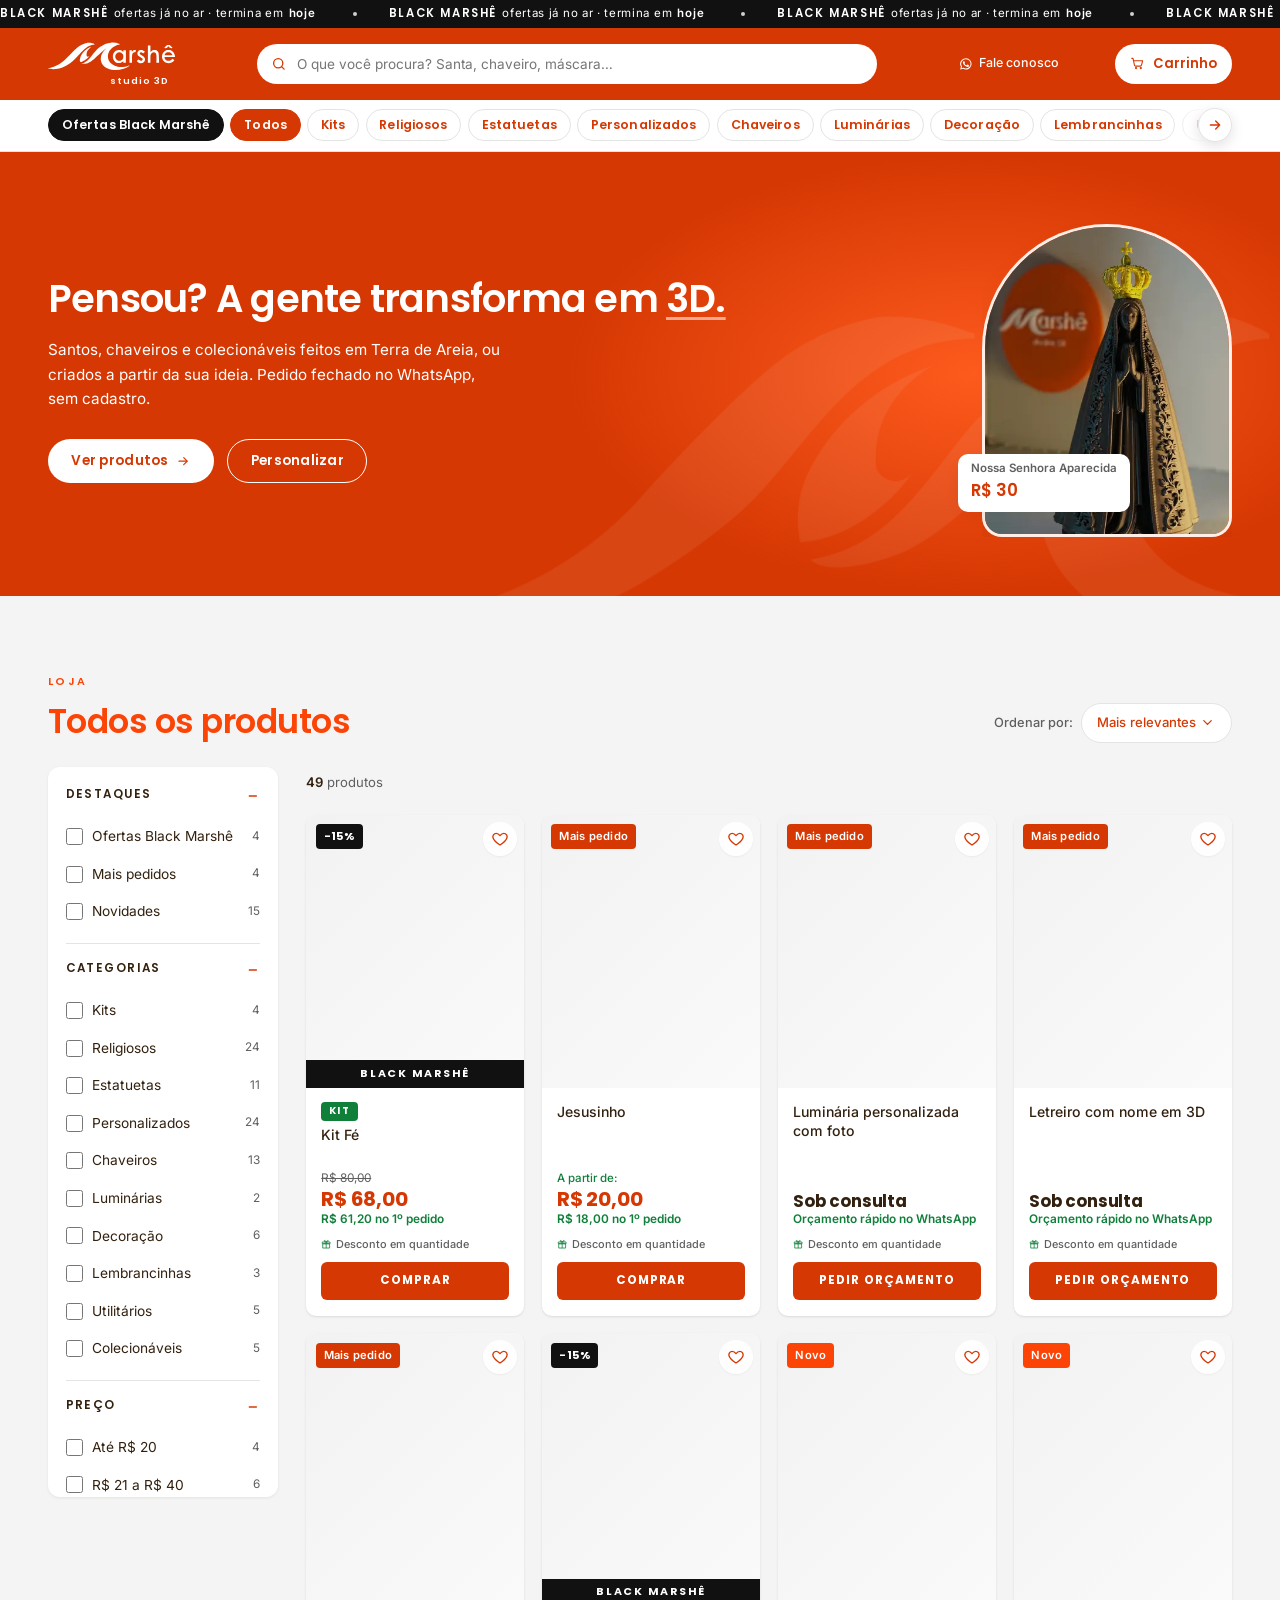
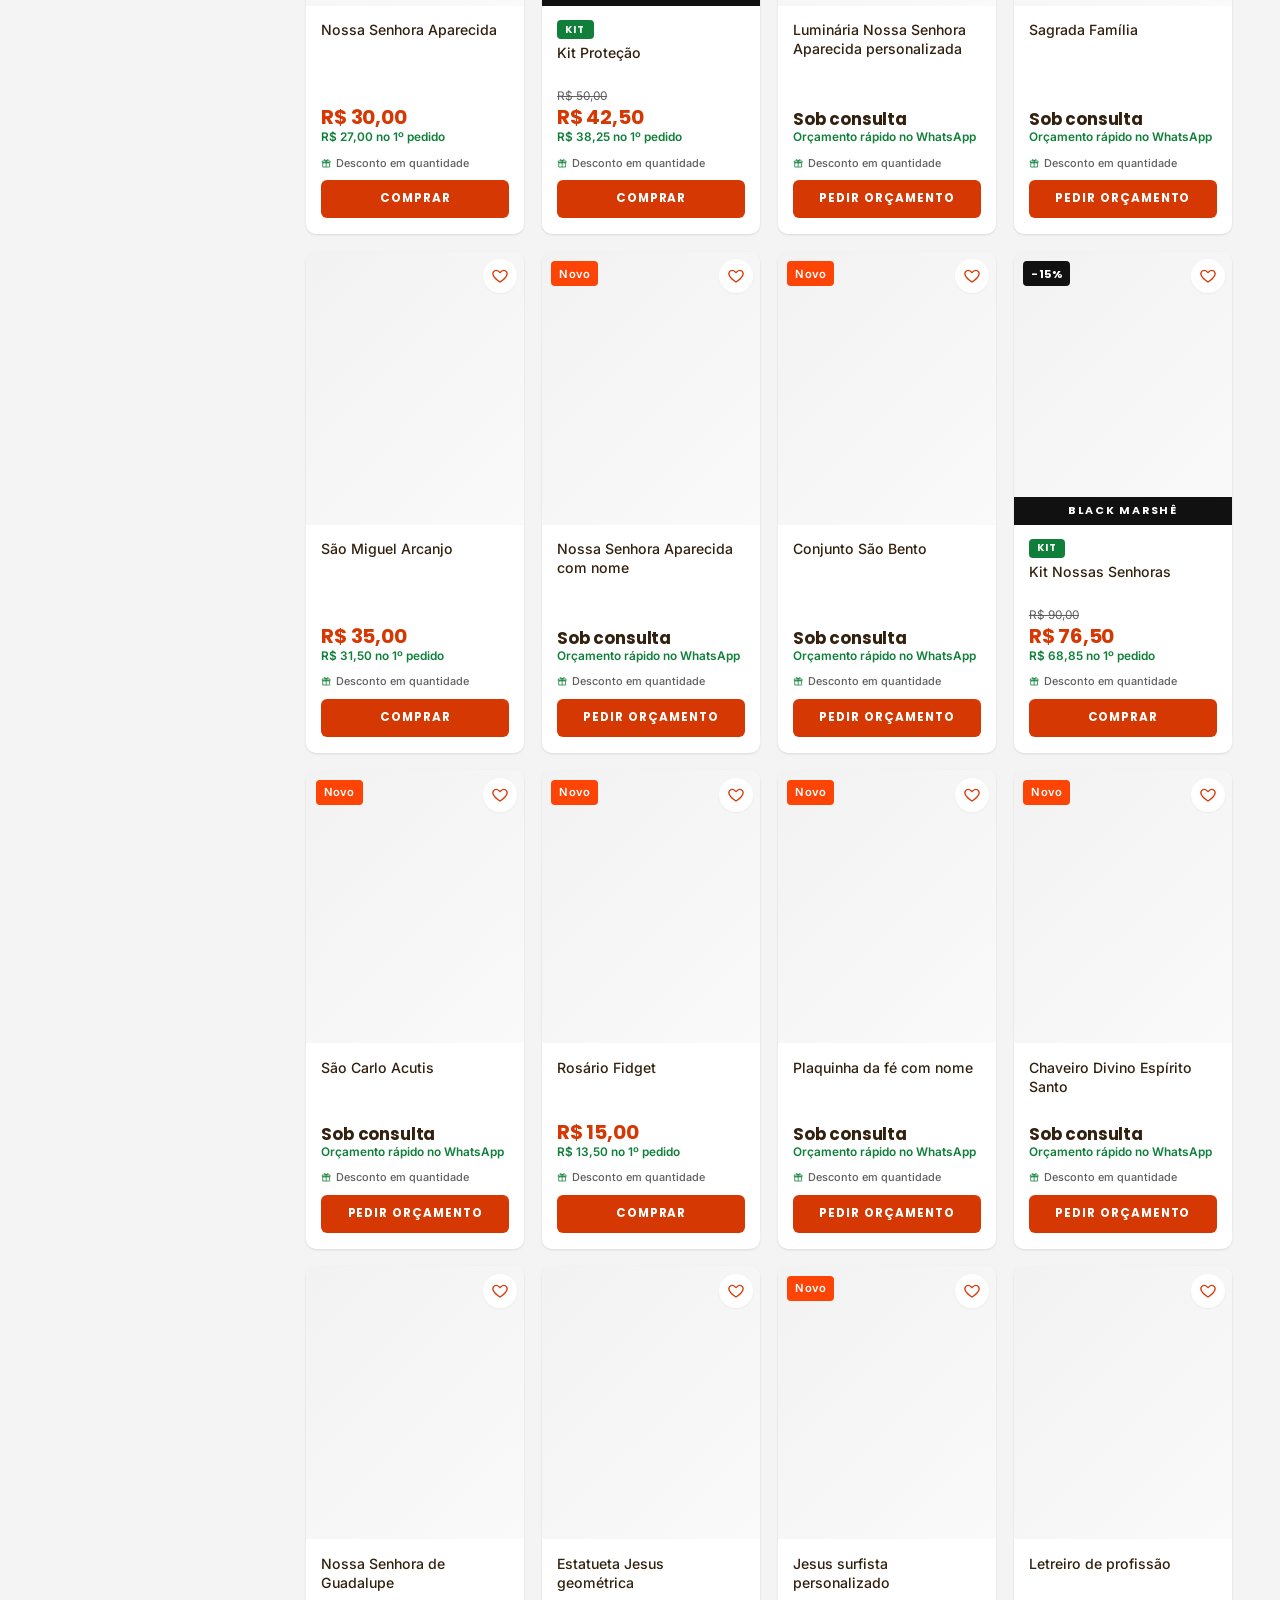
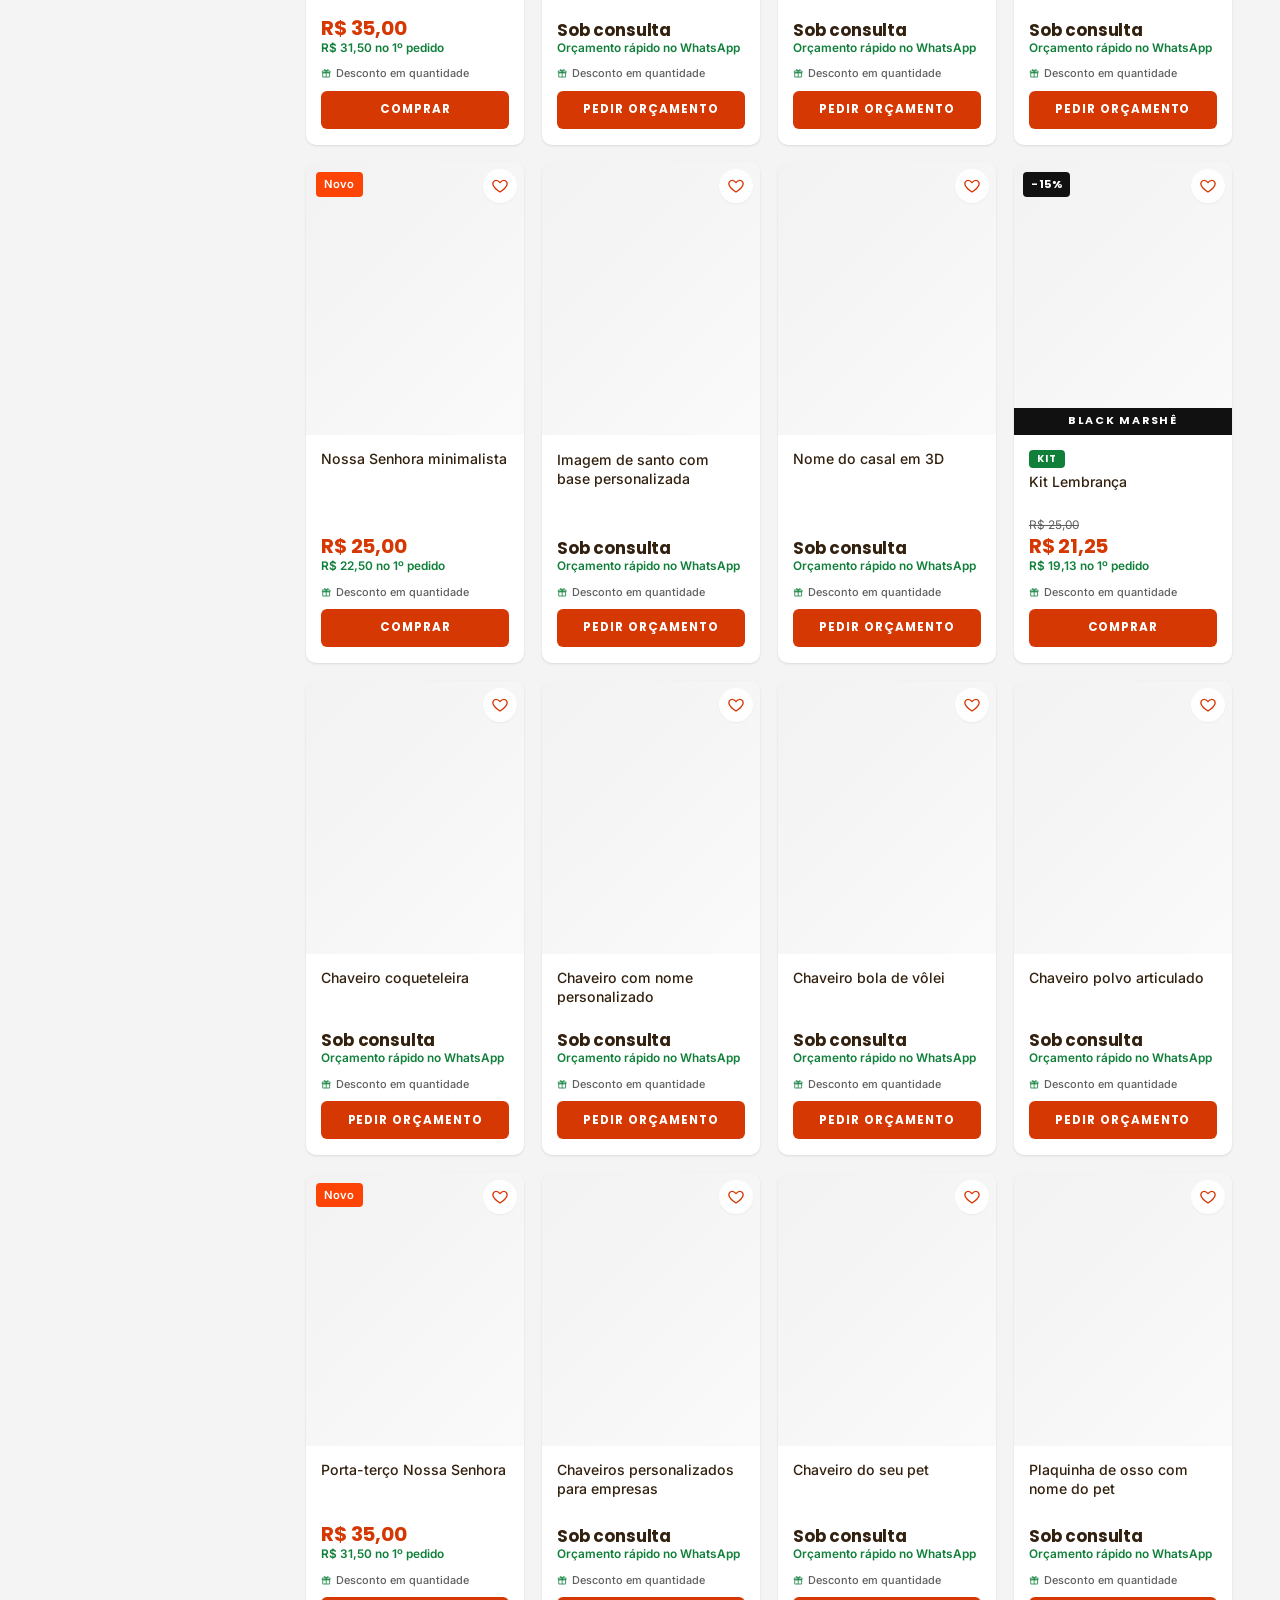
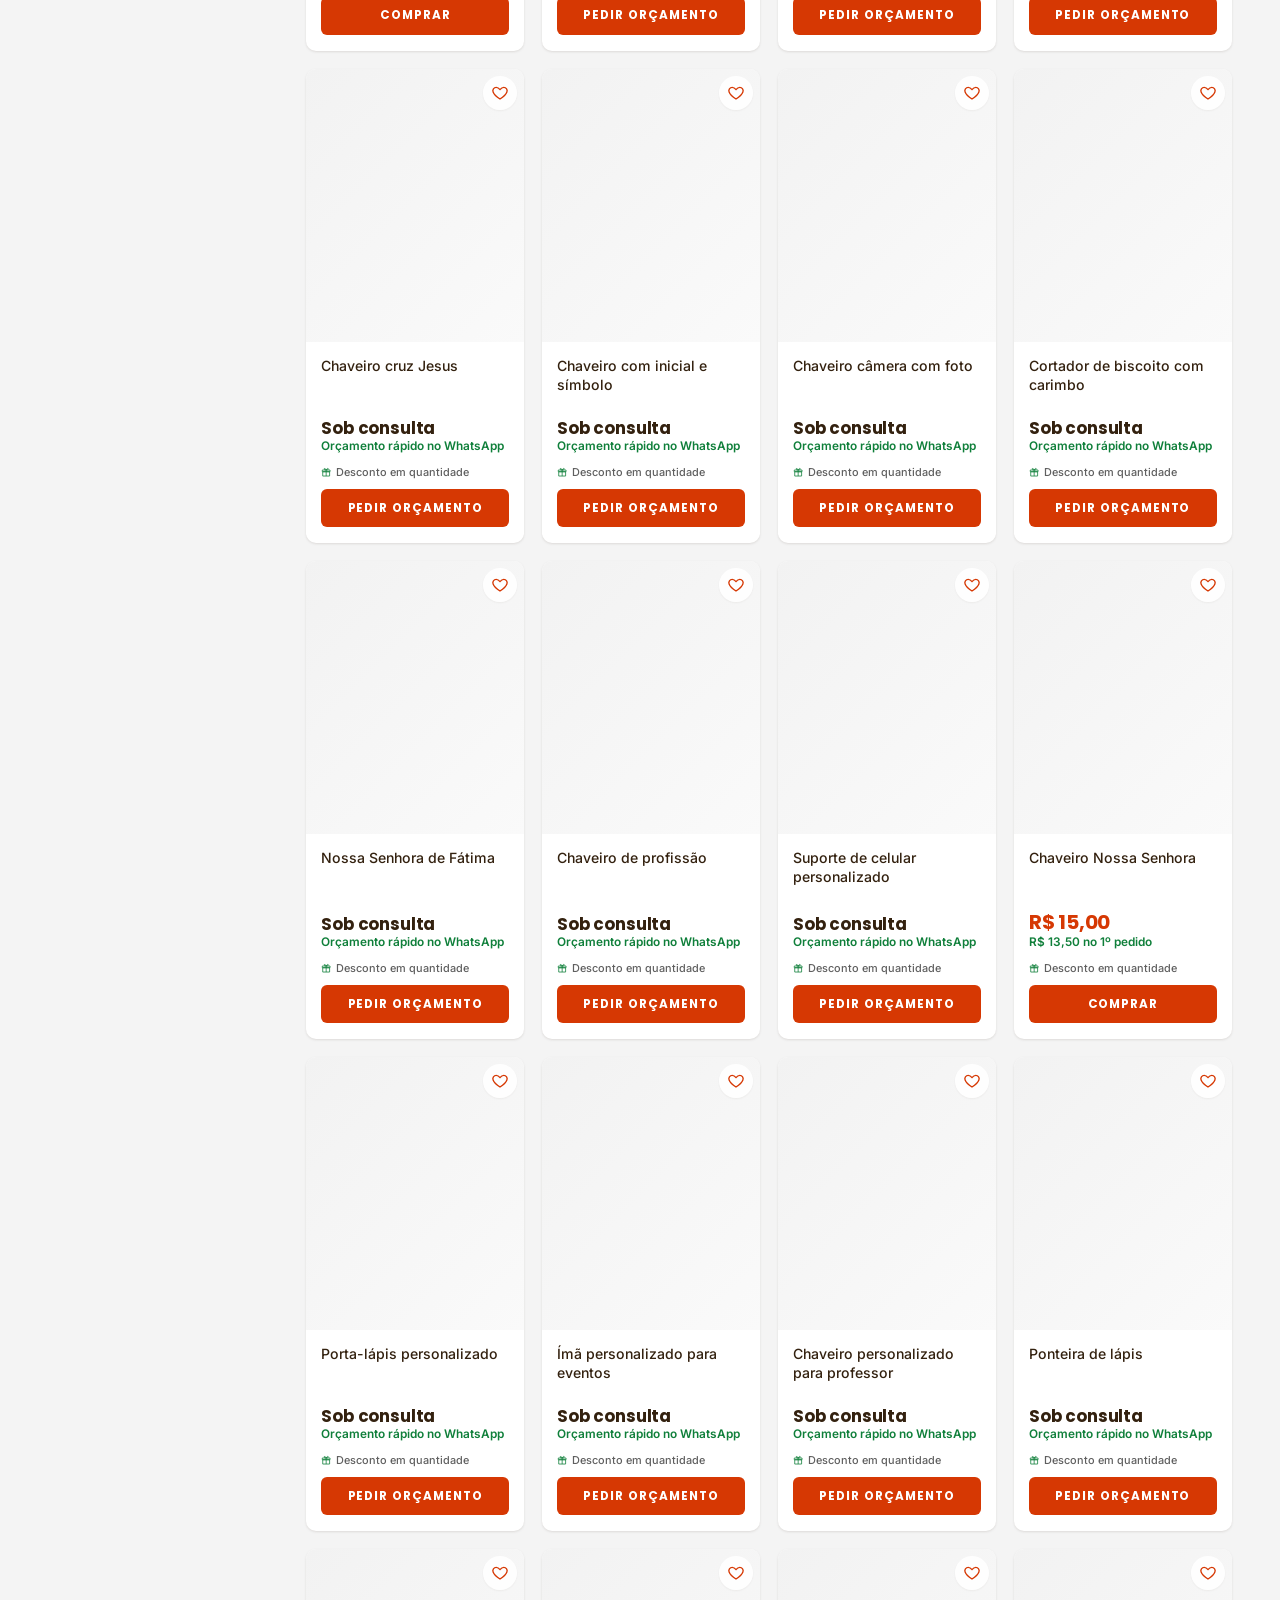
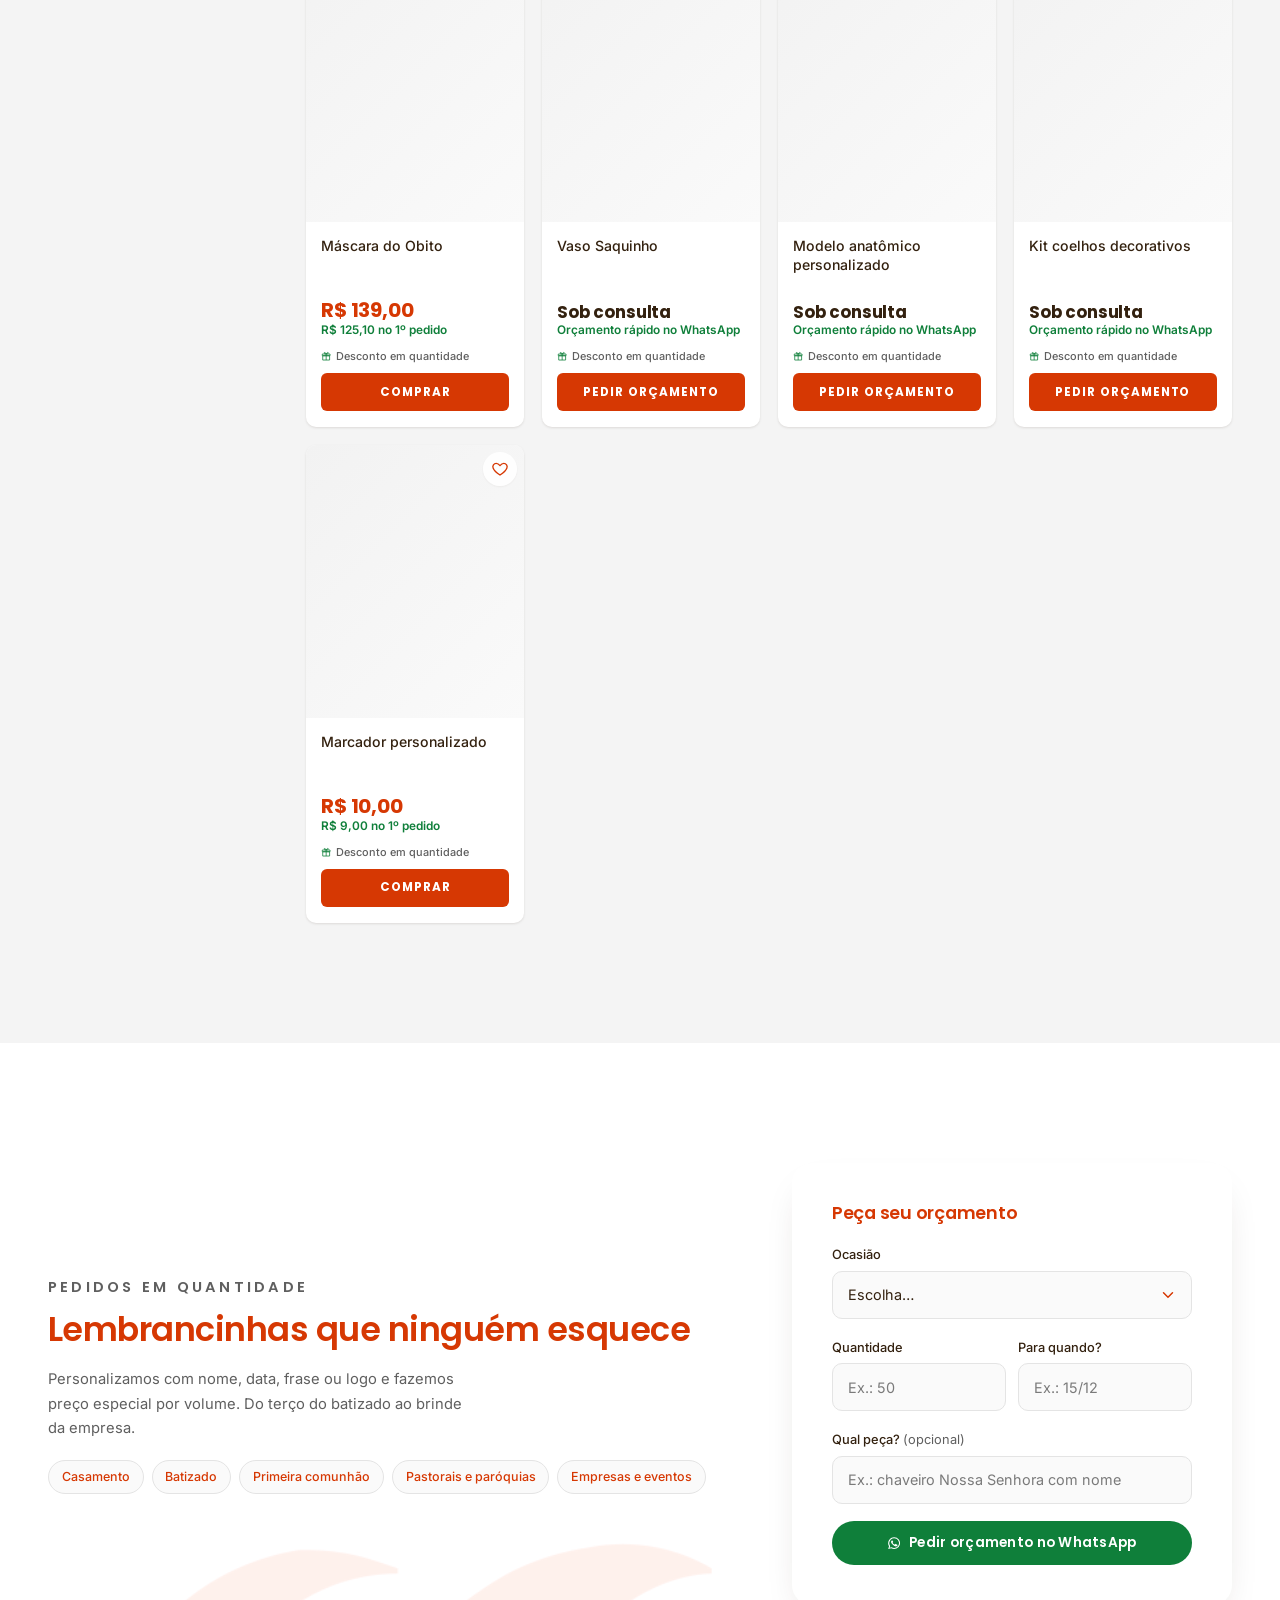
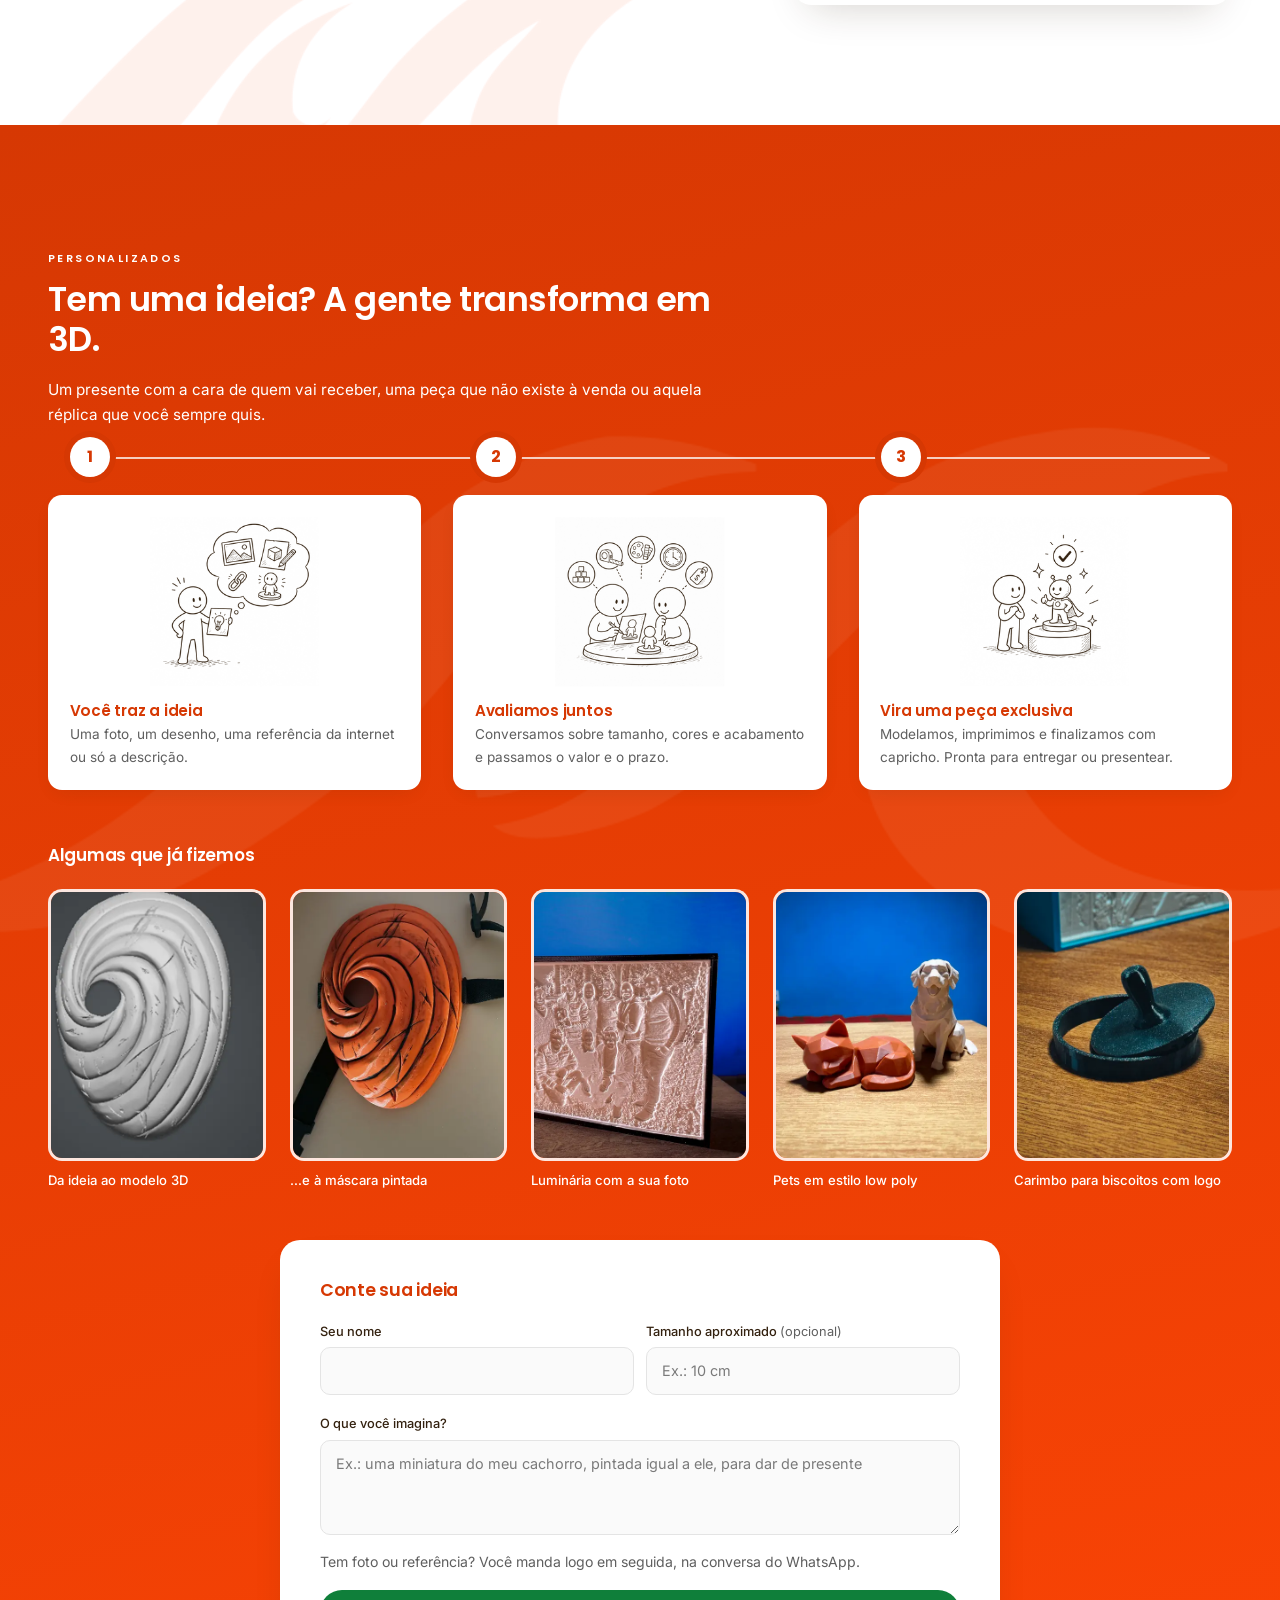
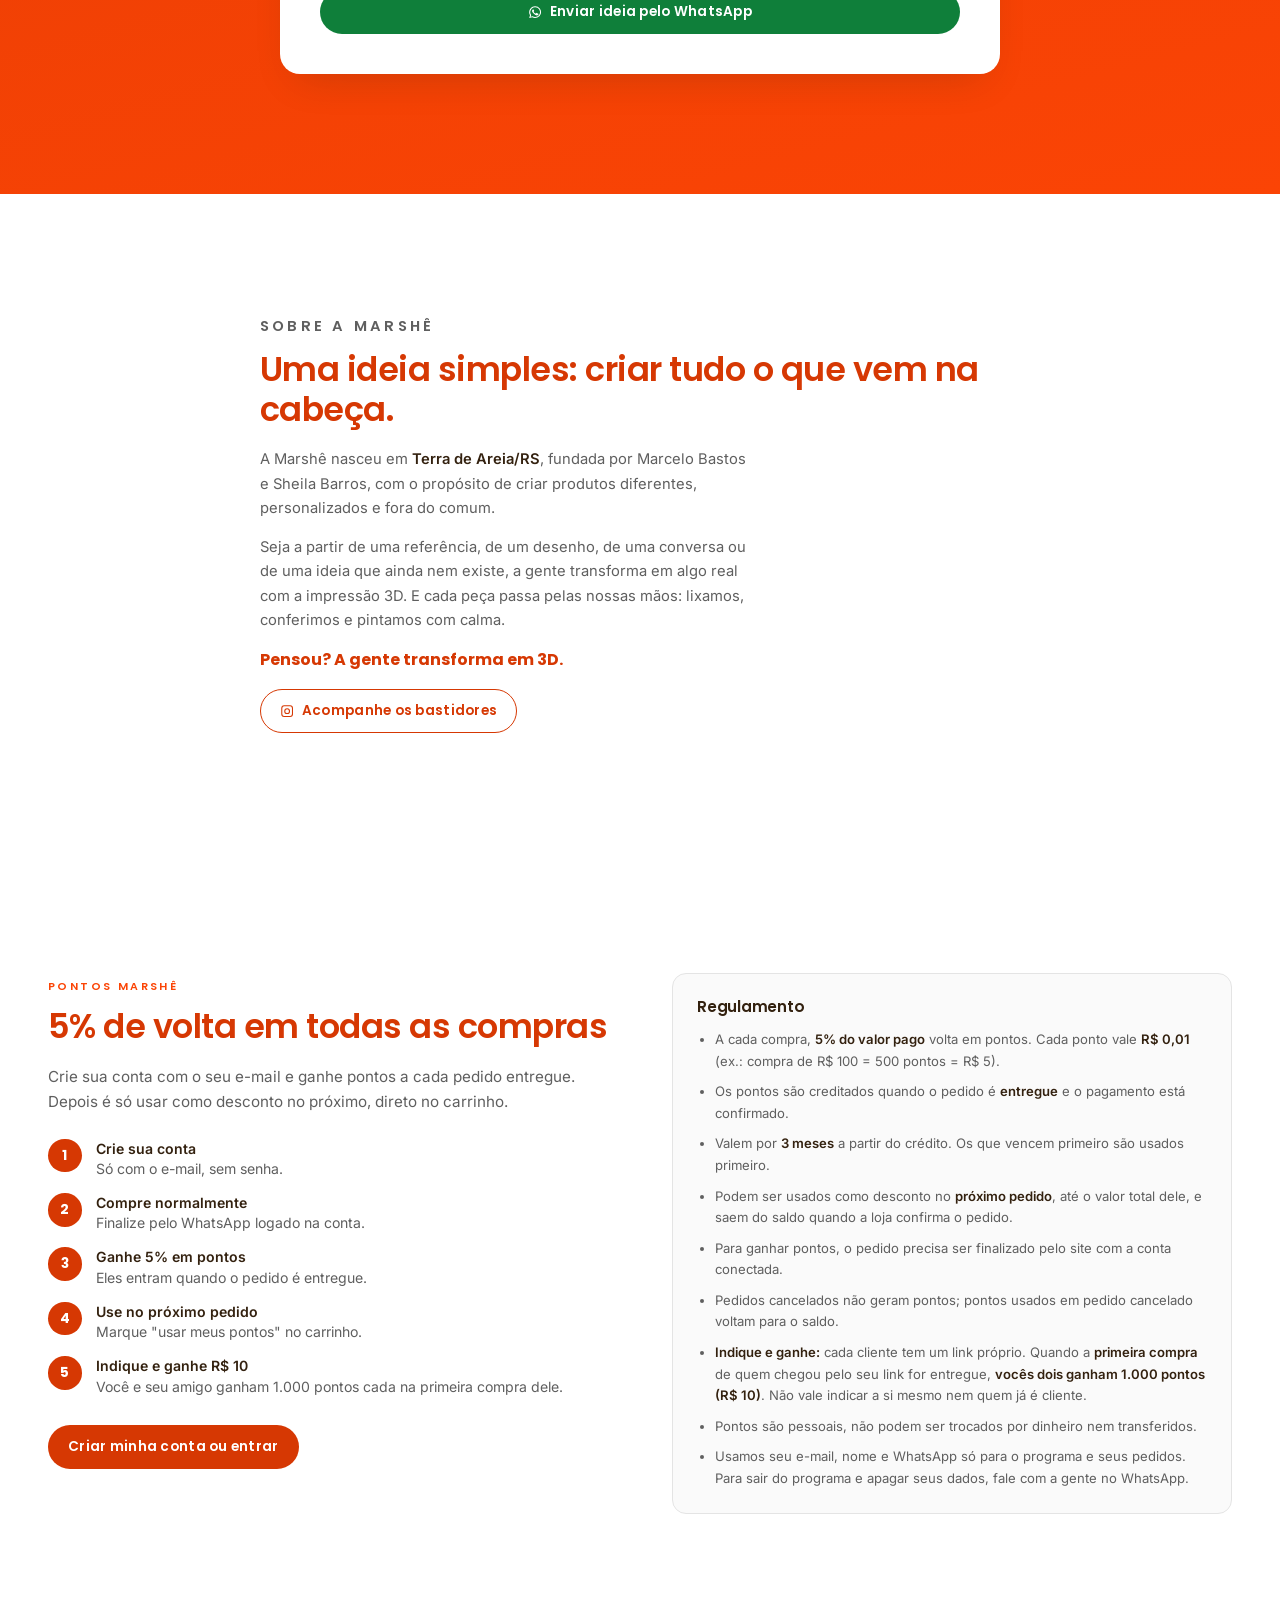
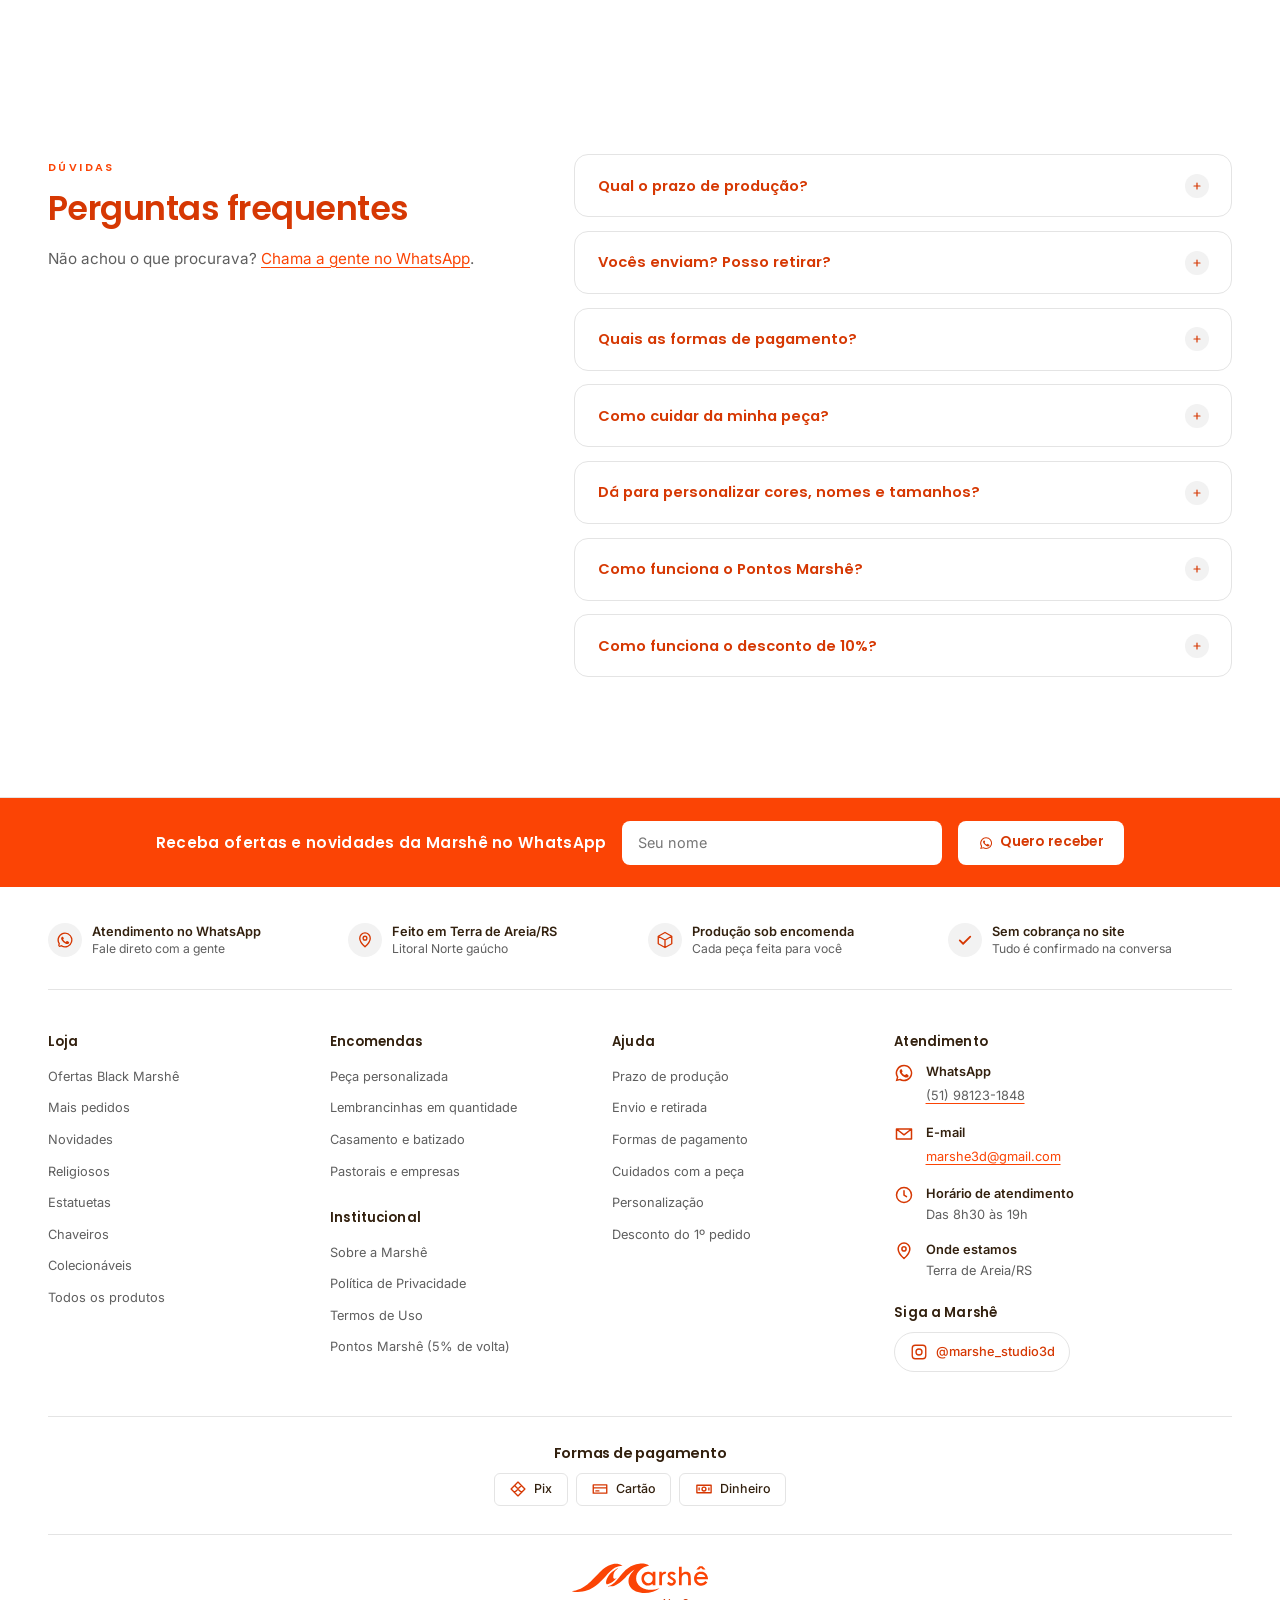
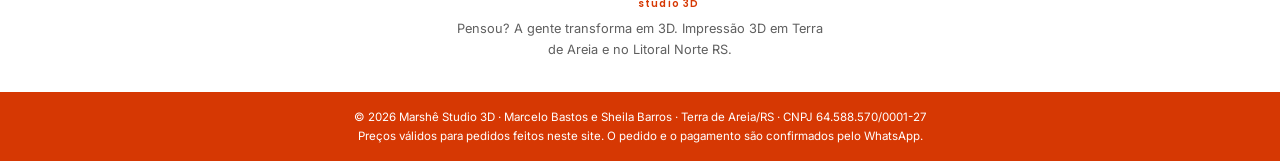
==== commit 0b9bd5f1: "Ajustes da análise: prazo, envio, ficha técnica e CNPJ - prazo de produção: 3 a 5 dias úteis; sem "[" ====
--- a/index.html
+++ b/index.html
@@ -27,7 +27,7 @@
   <link rel="icon" type="image/png" href="assets/logo/favicon.png">
   <link rel="preload" as="font" type="font/woff2" href="assets/fonts/poppins-700.woff2" crossorigin>
   <link rel="preload" as="font" type="font/woff2" href="assets/fonts/inter-latin.woff2" crossorigin>
-  <link rel="preload" as="image" imagesrcset="assets/img/hero-640.webp 640w, assets/img/hero-1200.webp 1200w" imagesizes="(max-width: 899px) 140px, 320px" fetchpriority="high">
+  <link rel="preload" as="image" imagesrcset="assets/produtos/nossa-senhora-aparecida-1-480.webp 480w, assets/produtos/nossa-senhora-aparecida-1-960.webp 960w" imagesizes="(max-width: 899px) 140px, 320px" fetchpriority="high">
   <link rel="stylesheet" href="css/style.css">
 
   <script type="application/ld+json">
@@ -44,7 +44,8 @@
     "address": {"@type": "PostalAddress", "addressLocality": "Terra de Areia", "addressRegion": "RS", "addressCountry": "BR"},
     "areaServed": ["Terra de Areia", "Osório", "Capão da Canoa", "Torres", "Tramandaí", "Três Cachoeiras", "Litoral Norte do Rio Grande do Sul"],
     "sameAs": ["https://www.instagram.com/marshe_studio3d/"],
-    "priceRange": "R$ 10 a R$ 139"
+    "priceRange": "R$ 10 a R$ 139",
+    "taxID": "64.588.570/0001-27"
   }
   </script>
 </head>
@@ -146,11 +147,11 @@
         </div>
         <div class="hero__media" data-hero-media>
           <div class="hero__frame" data-parallax>
-            <picture><img class="hero__img" src="assets/img/hero-640.webp" srcset="assets/img/hero-640.webp 640w, assets/img/hero-1200.webp 1200w" sizes="(max-width: 899px) 140px, 320px" width="640" height="800" alt="Máscara do Obito impressa em 3D com acabamento rústico" fetchpriority="high"></picture>
-          </div>
-          <a class="hero__chip" href="#produto/mascara-obito" data-hero-chip>
-            <span class="hero__chip-name">Máscara do Obito</span>
-            <span class="hero__chip-price">R$ 139</span>
+            <picture><img class="hero__img" src="assets/produtos/nossa-senhora-aparecida-1-480.webp" srcset="assets/produtos/nossa-senhora-aparecida-1-480.webp 480w, assets/produtos/nossa-senhora-aparecida-1-960.webp 960w" sizes="(max-width: 899px) 140px, 320px" width="480" height="600" alt="Imagem de Nossa Senhora Aparecida impressa em 3D, com coroa dourada" fetchpriority="high"></picture>
+          </div>
+          <a class="hero__chip" href="#produto/nossa-senhora-aparecida" data-hero-chip>
+            <span class="hero__chip-name">Nossa Senhora Aparecida</span>
+            <span class="hero__chip-price">R$ 30</span>
           </a>
         </div>
       </div>
@@ -349,10 +350,10 @@
           <p class="section__lead">Não achou o que procurava? <a href="#" data-wa="Olá, Marshê! Tenho uma dúvida:">Chama a gente no WhatsApp</a>.</p>
         </div>
         <div class="faq__list">
-          <details class="reveal"><summary>Qual o prazo de produção?</summary><p>Cada peça é impressa e pintada sob encomenda. O prazo é de <mark>[A CONFIRMAR]</mark> dias úteis, e confirmamos a data certinha quando você fecha o pedido. Pedidos em quantidade têm prazo combinado no orçamento.</p></details>
-          <details class="reveal"><summary>Vocês enviam? Posso retirar?</summary><p>Você pode retirar em Terra de Areia/RS, em local combinado. Entregas no Litoral Norte e envio para outras cidades: <mark>[A CONFIRMAR]</mark>.</p></details>
+          <details class="reveal"><summary>Qual o prazo de produção?</summary><p>Cada peça é impressa e pintada sob encomenda. O prazo é de <strong>3 a 5 dias úteis</strong> depois da confirmação do pedido. Peças personalizadas ou pedidos em quantidade podem levar um pouco mais, e sempre confirmamos a data certinha quando você fecha o pedido. Pedidos em quantidade têm prazo combinado no orçamento.</p></details>
+          <details class="reveal"><summary>Vocês enviam? Posso retirar?</summary><p>Você pode retirar em Terra de Areia/RS, em local combinado. Também fazemos entrega no Litoral Norte e envio pelos Correios para todo o Brasil: é só escolher <strong>Entrega</strong> no carrinho. Valores estimados para um pacote pequeno (o valor exato é calculado pelo CEP e confirmado na conversa):</p><div data-frete-tabela></div></details>
           <details class="reveal"><summary>Quais as formas de pagamento?</summary><p>Aceitamos <strong>Pix</strong>, <strong>cartão</strong> e <strong>dinheiro</strong>. A forma de pagamento é combinada com a gente pelo WhatsApp, quando você confirma o pedido.</p></details>
-          <details class="reveal"><summary>Como cuidar da minha peça?</summary><p>Evite deixar a peça no sol forte ou em lugares muito quentes, como dentro do carro fechado. Para limpar, use um pano seco ou levemente úmido, sem álcool ou produtos de limpeza sobre a pintura. <mark>[A CONFIRMAR material e cuidados específicos]</mark></p></details>
+          <details class="reveal"><summary>Como cuidar da minha peça?</summary><p>Evite deixar a peça no sol forte ou em lugares muito quentes, como dentro do carro fechado. Para limpar, use um pano seco ou levemente úmido, sem álcool ou produtos de limpeza sobre a pintura. Partes finas, como coroas, asas e letras, são mais delicadas: segure a peça pela base.</p></details>
           <details class="reveal"><summary>Dá para personalizar cores, nomes e tamanhos?</summary><p>Sim! A maioria das peças pode ganhar outras cores, um nome ou um tamanho diferente. Conte o que você quer no WhatsApp e passamos o valor. Para criar uma peça do zero, use o formulário de <a href="#personalizados">personalizados</a>.</p></details>
           <details class="reveal" data-pontos-on hidden><summary>Como funciona o Pontos Marshê?</summary><p>Crie sua conta com o seu e-mail (botão "Entrar", no topo) e finalize o pedido logado. Quando o pedido for entregue, 5% do valor pago volta em pontos (1 ponto = R$ 0,01), válidos por 3 meses, para usar como desconto no próximo pedido. E indicando amigos pelo seu link (dentro da sua conta), vocês dois ganham R$ 10 em pontos na primeira compra dele. Veja o <a href="#regulamento">regulamento</a>.</p></details>
           <details class="reveal"><summary>Como funciona o desconto de 10%?</summary><p>Vale para o seu primeiro pedido com a Marshê. É só marcar a opção “É meu primeiro pedido” no carrinho: o desconto já aparece no total e vai junto na mensagem do WhatsApp.</p></details>
@@ -451,7 +452,7 @@
     </div>
 
     <div class="fbottom">
-      <p class="wrap">© <span data-year>2026</span> Marshê Studio 3D · Marcelo Bastos e Sheila Barros · Terra de Areia/RS <!-- [A CONFIRMAR] CNPJ, se houver --><br>
+      <p class="wrap">© <span data-year>2026</span> Marshê Studio 3D · Marcelo Bastos e Sheila Barros · Terra de Areia/RS · CNPJ 64.588.570/0001-27<br>
       Preços válidos para pedidos feitos neste site. O pedido e o pagamento são confirmados pelo WhatsApp.</p>
     </div>
   </footer>
@@ -494,6 +495,10 @@
           <label><input type="radio" name="entrega" value="Retirada em Terra de Areia" checked><span>Retirar</span></label>
           <label><input type="radio" name="entrega" value="Entrega / envio"><span>Entrega</span></label>
         </fieldset>
+        <div class="frete" data-frete hidden>
+          <label>Para onde?<select name="regiao" data-frete-regiao></select></label>
+          <p class="frete__info" data-frete-info></p>
+        </div>
       </form>
     </div>
     <div class="drawer__foot" data-cart-foot hidden>
@@ -502,6 +507,7 @@
         <div class="totals__disc" data-disc-row hidden><dt>Desconto 1º pedido</dt><dd data-disc>− R$ 0,00</dd></div>
         <div data-gift-row hidden><dt>Embalagem de presente</dt><dd data-gift-val>R$ 5,00</dd></div>
         <div class="totals__disc" data-pts-row hidden><dt>Pontos Marshê</dt><dd data-pts-disc>− R$ 0,00</dd></div>
+        <div data-frete-row hidden><dt>Frete (estimado)</dt><dd data-frete-val>a combinar</dd></div>
         <div class="totals__total"><dt>Total</dt><dd data-total>R$ 0,00</dd></div>
       </dl>
       <button class="btn btn--wa btn--block btn--lg" type="button" data-finish><svg class="ico" aria-hidden="true"><use href="#i-wa"/></svg> Finalizar pelo WhatsApp</button>
--- a/css/style.css
+++ b/css/style.css
@@ -1794,3 +1794,29 @@
 .catbar__arrow--prev .ico { transform: scaleX(-1); }
 .catbar__arrow--next { right: 0; }
 @media (max-width: 599px) { .catbar__arrow { width: 30px; height: 30px; } .catbar__wrap::before, .catbar__wrap::after { width: 48px; } }
+
+/* Etiqueta personalizada do painel (selo no canto empilhado com o selo de oferta/novidade) */
+.card__tags { position: absolute; z-index: 3; top: .6rem; left: .6rem; display: grid; justify-items: start; gap: .3rem; pointer-events: none; }
+.card__tags .card__tag { position: static; }
+.card__tag--etq { text-transform: uppercase; letter-spacing: .06em; font-size: .64rem; }
+
+/* Envio: região e frete estimado no carrinho; tabela nas dúvidas */
+.frete { display: grid; gap: .45rem; margin-top: .2rem; }
+.frete label { display: grid; gap: .3rem; font-size: .8rem; font-weight: 600; }
+.frete select { min-height: 44px; padding: .5rem .7rem; border: 1px solid var(--linha); border-radius: 10px; background: #fff; font: inherit; font-size: .9rem; }
+.frete__info { margin: 0; padding: .6rem .75rem; border-radius: 10px; background: #FFF6F1; font-size: .76rem; line-height: 1.45; color: var(--tinta-suave); }
+.frete__info strong { color: var(--tinta); }
+.frete-tabela { width: 100%; margin: .6rem 0 .4rem; border-collapse: collapse; font-size: .85rem; }
+.frete-tabela th { padding: .45rem .5rem; border-bottom: 1px solid var(--linha); font-size: .74rem; color: var(--tinta-suave); text-align: left; }
+.frete-tabela td { padding: .55rem .5rem; border-bottom: 1px solid #F1EFEE; vertical-align: top; }
+.frete-tabela td:nth-child(2) { font-weight: 700; white-space: nowrap; }
+.frete-tabela td small { display: block; font-size: .72rem; color: var(--tinta-suave); }
+.frete-nota { margin: 0; font-size: .76rem; color: var(--tinta-suave); }
+
+/* Ficha técnica na janela do produto */
+.pm__ficha { display: grid; gap: 0; margin: .2rem 0 1rem; border: 1px solid var(--linha); border-radius: 12px; overflow: hidden; font-size: .84rem; }
+.pm__ficha > div { display: grid; grid-template-columns: 7.5rem 1fr; gap: .6rem; padding: .5rem .8rem; }
+.pm__ficha > div:nth-child(odd) { background: #FAFAF9; }
+.pm__ficha dt { color: var(--tinta-suave); font-weight: 500; }
+.pm__ficha dd { margin: 0; color: var(--tinta); }
+.totals [data-frete-val] { white-space: nowrap; }
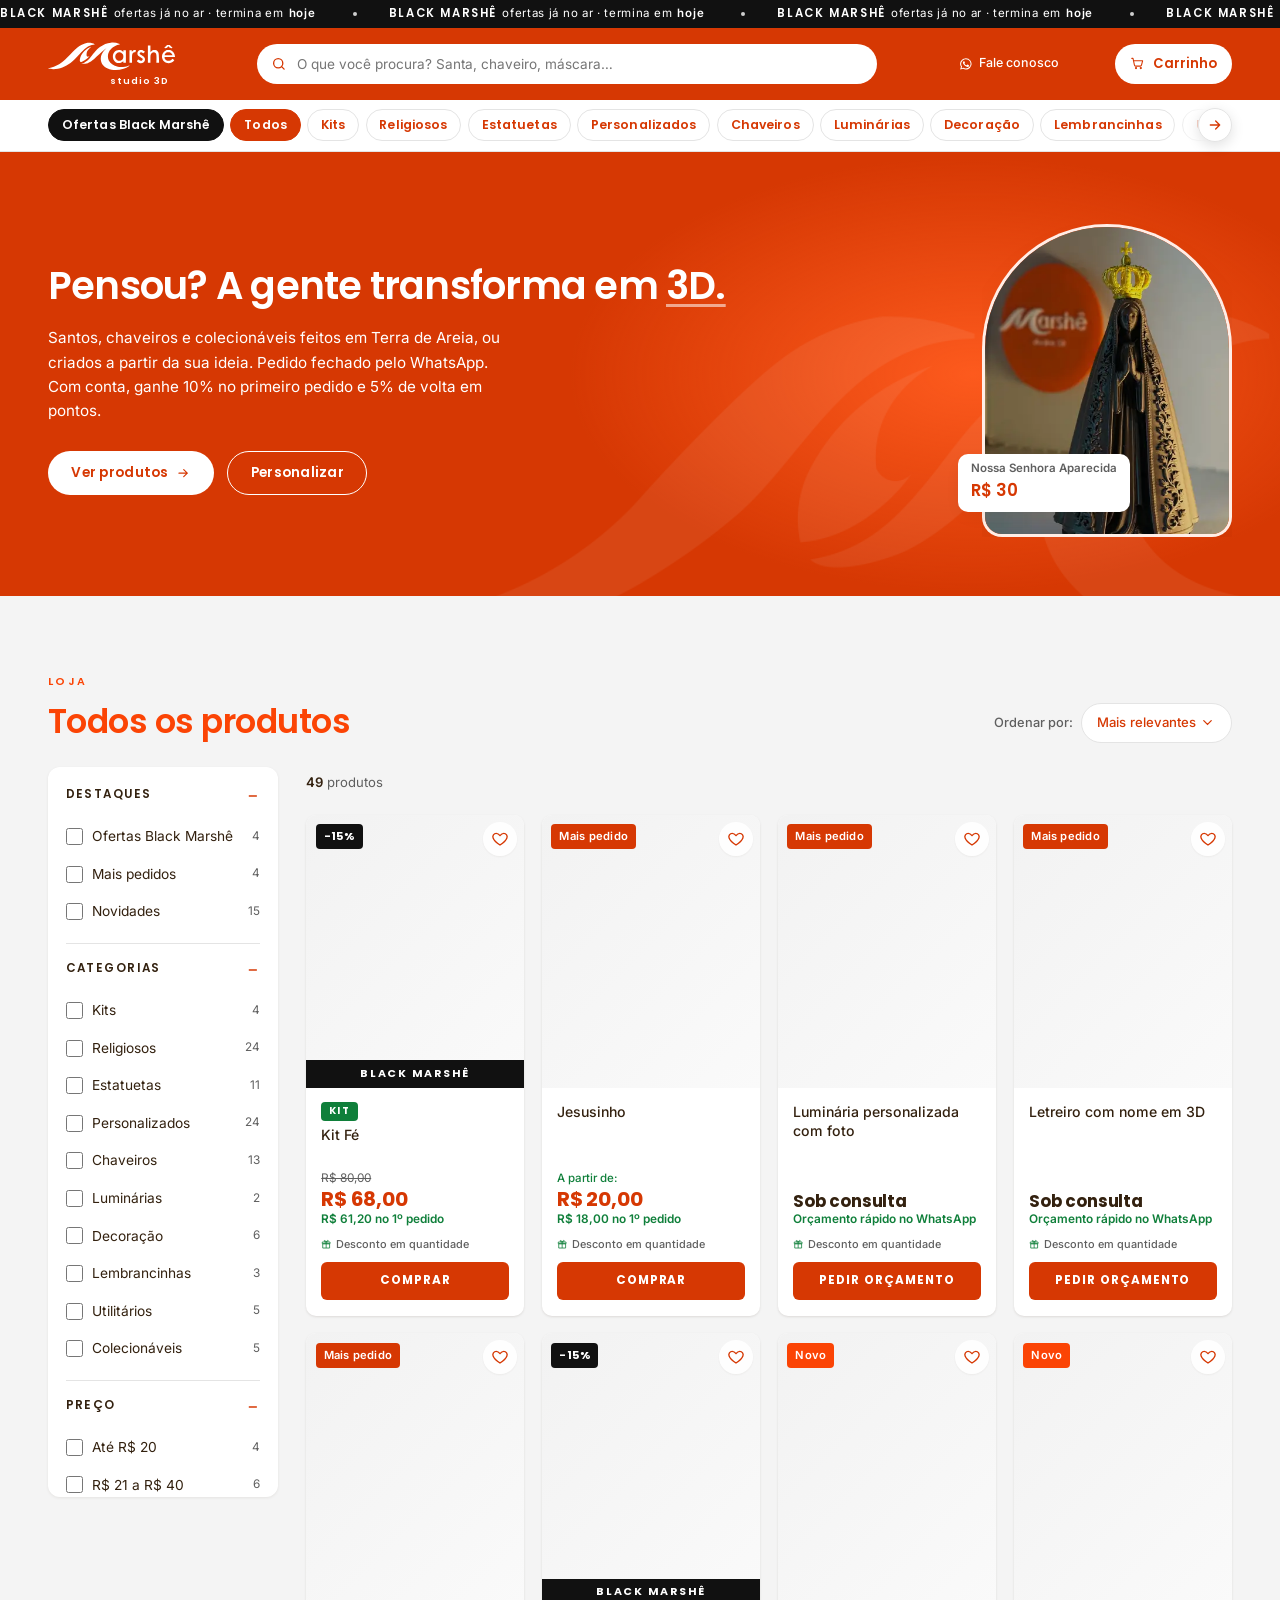
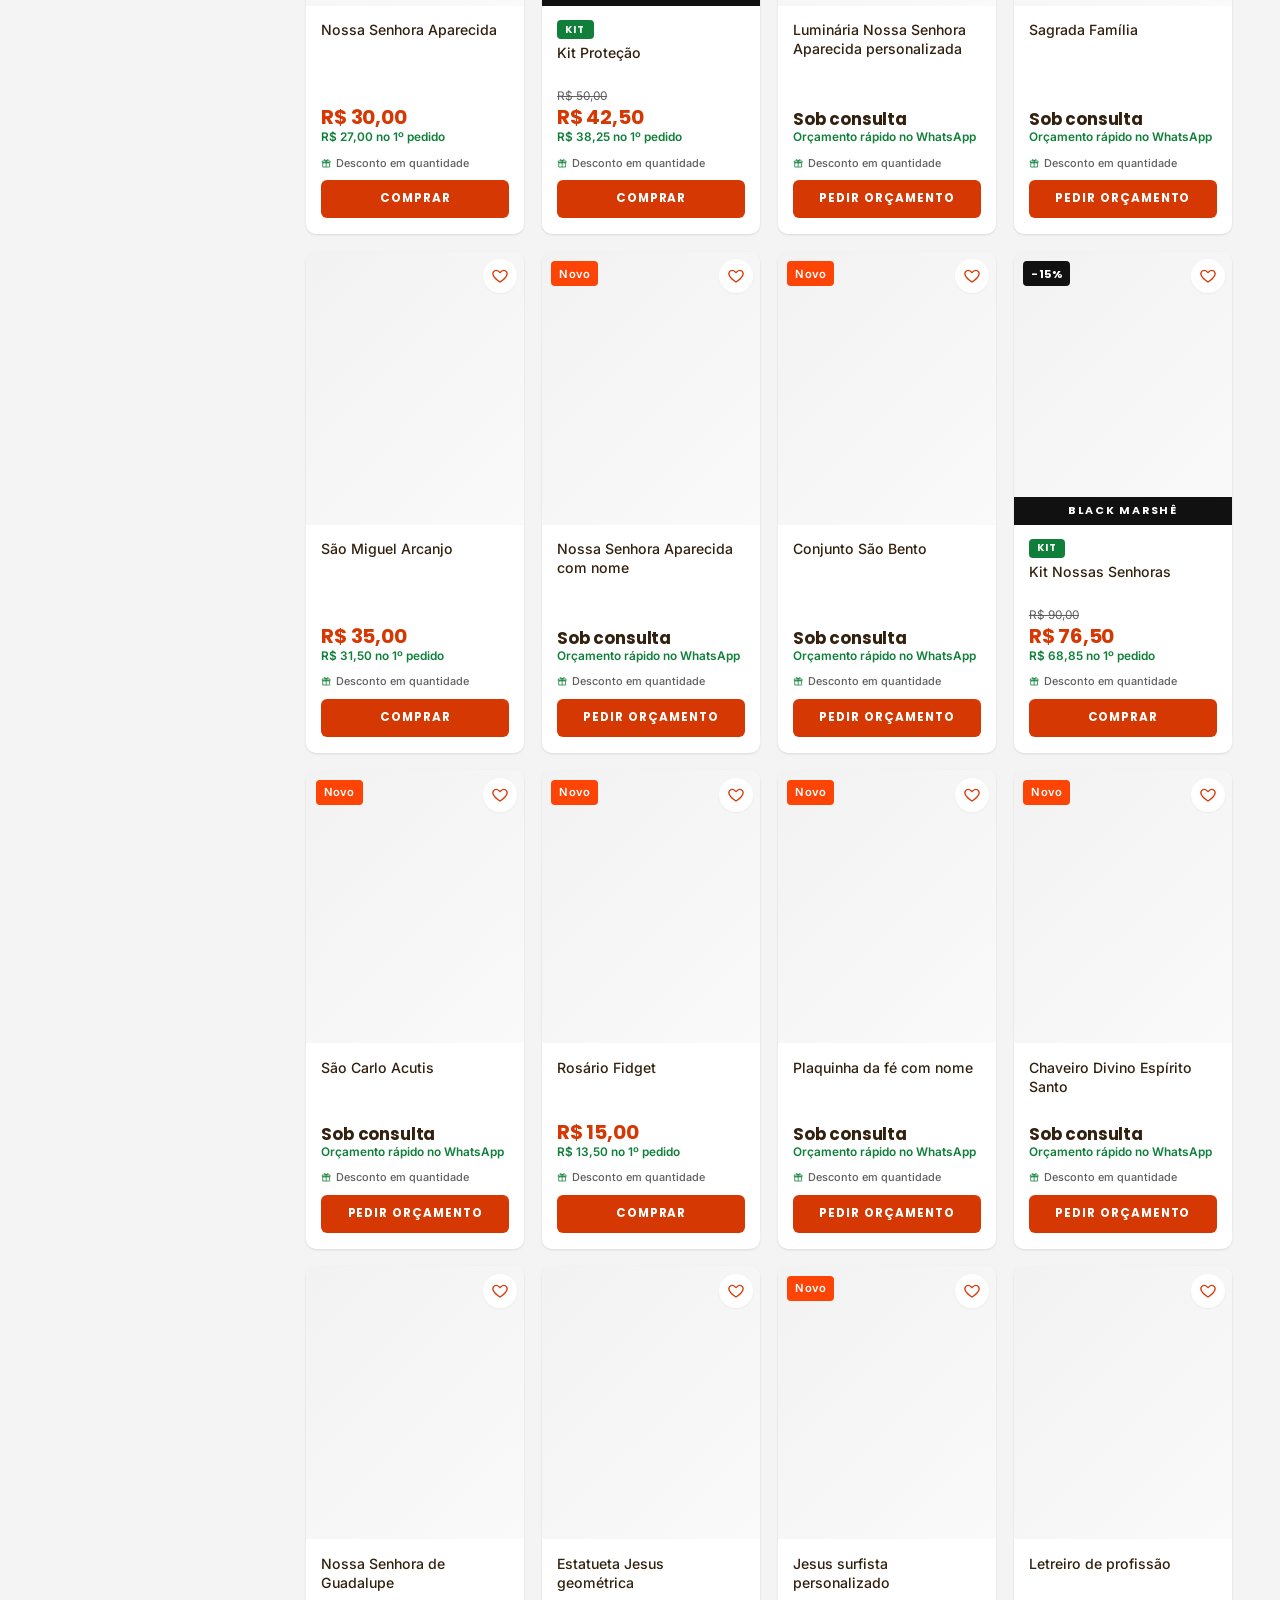
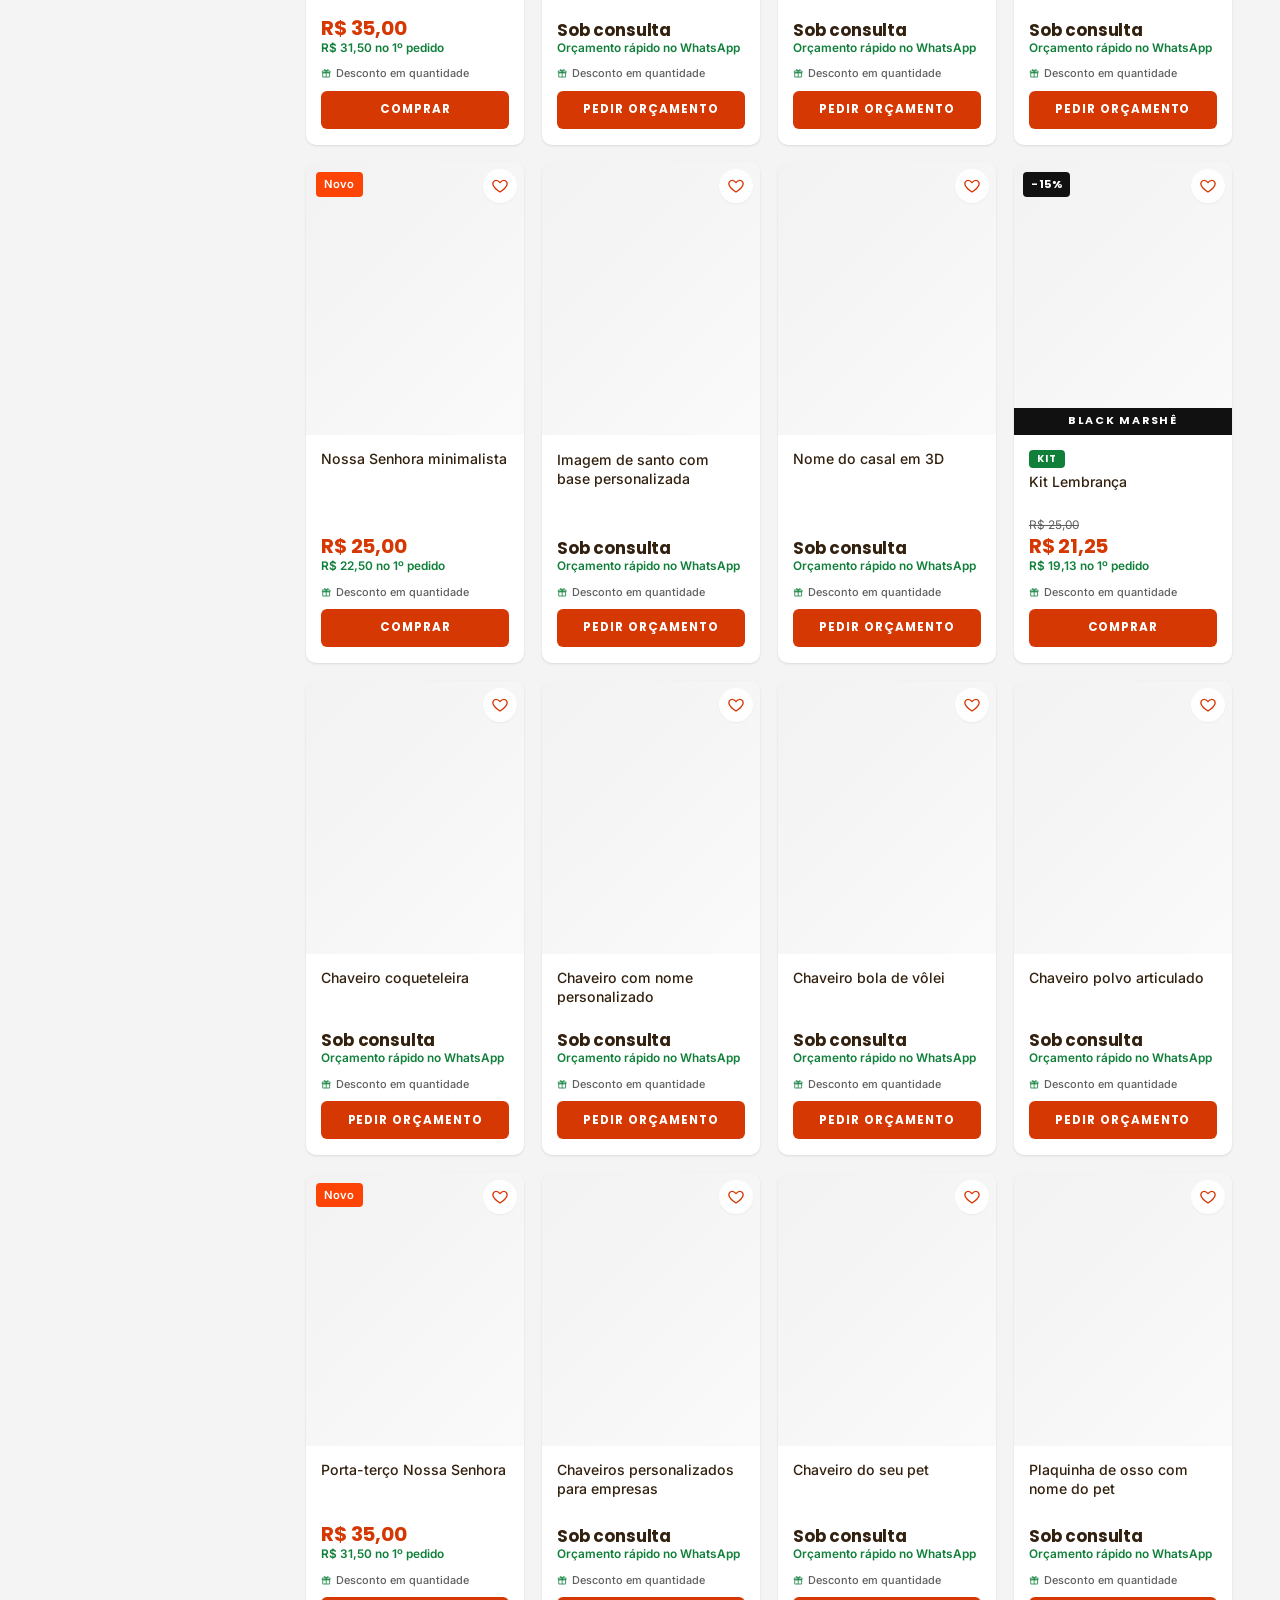
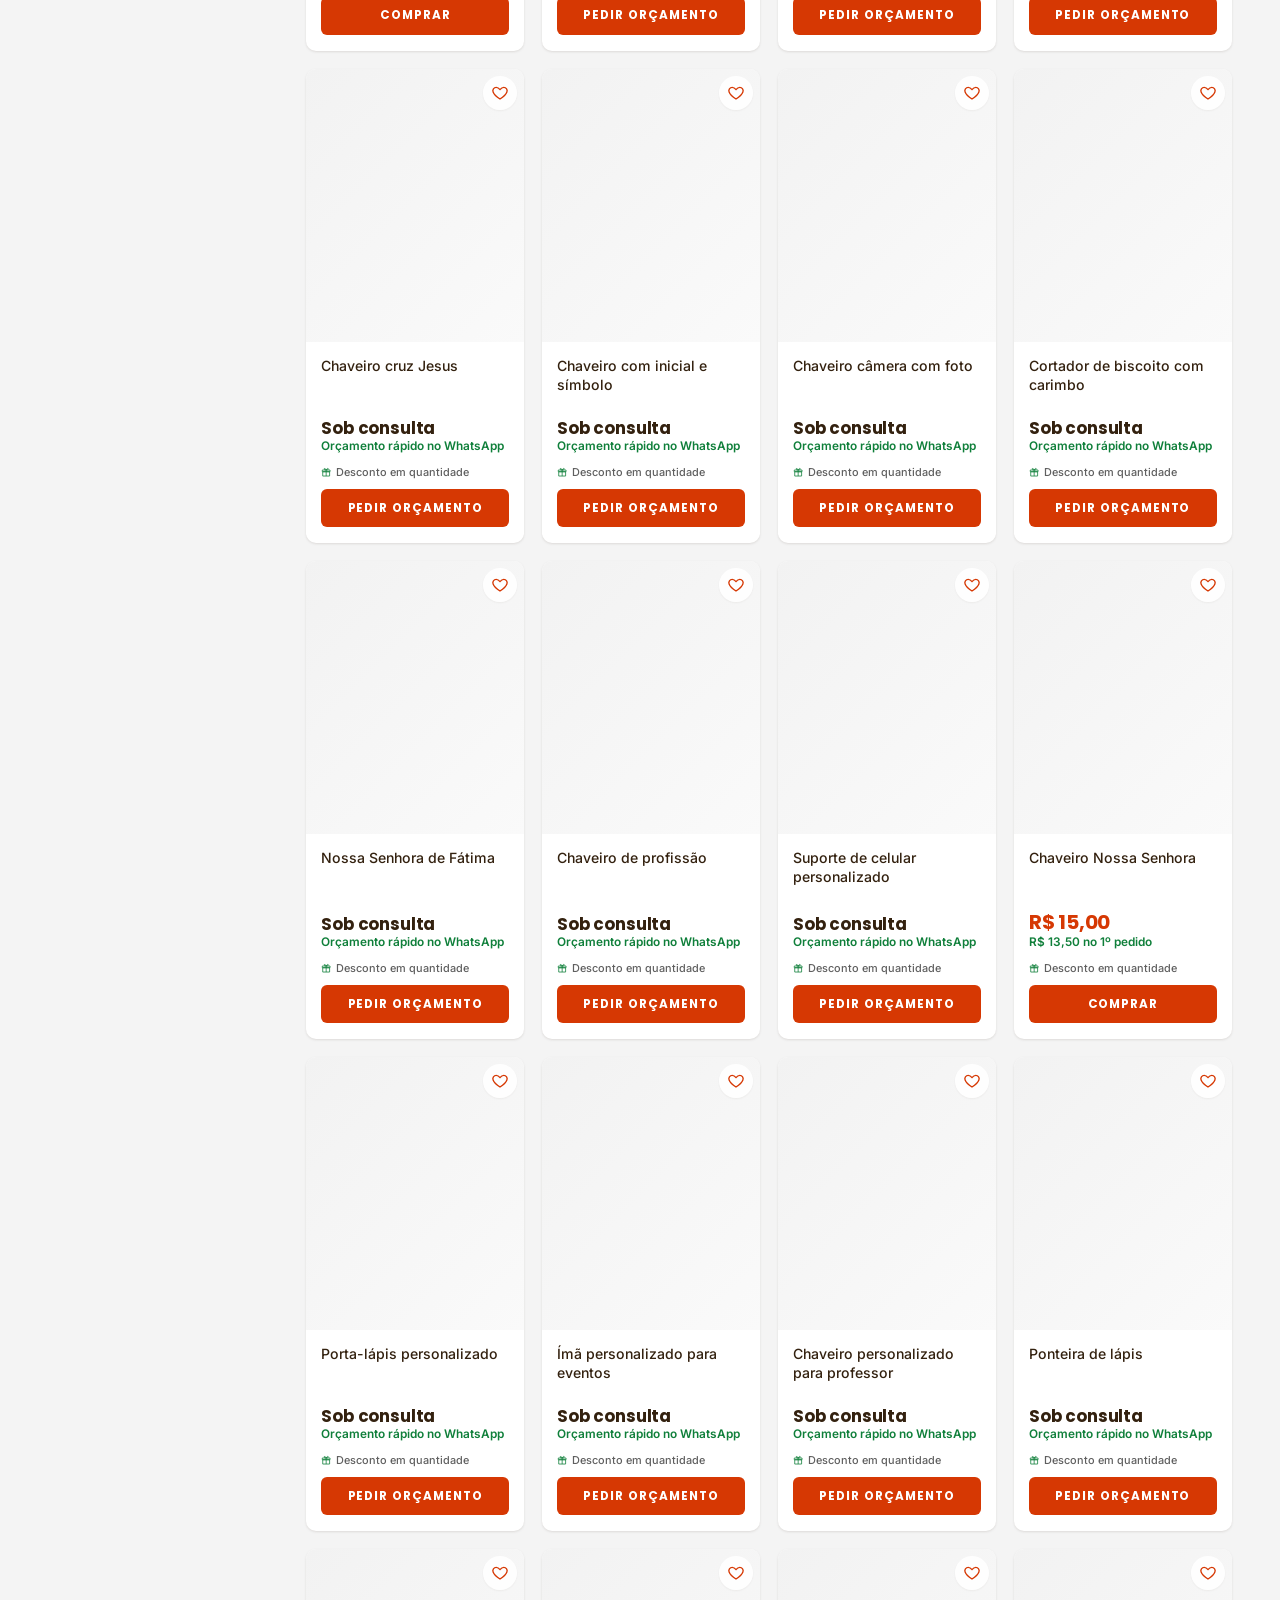
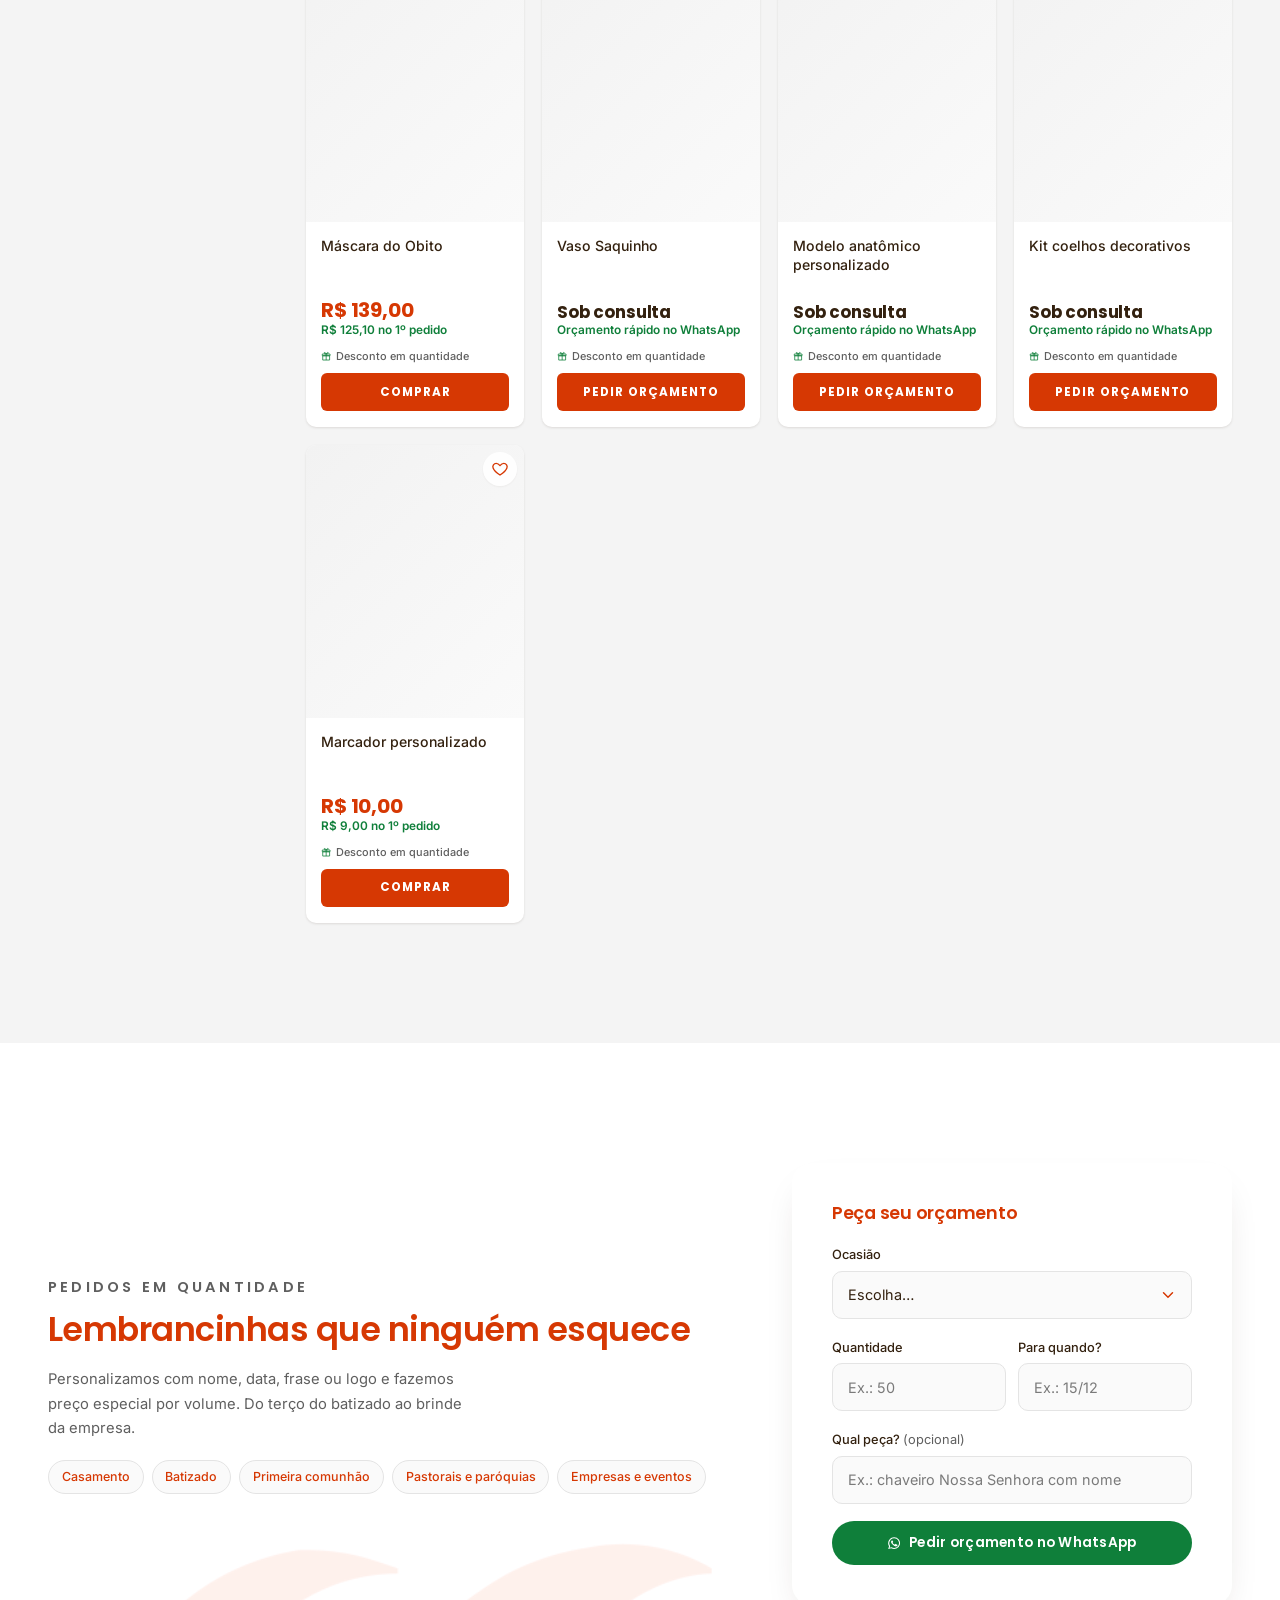
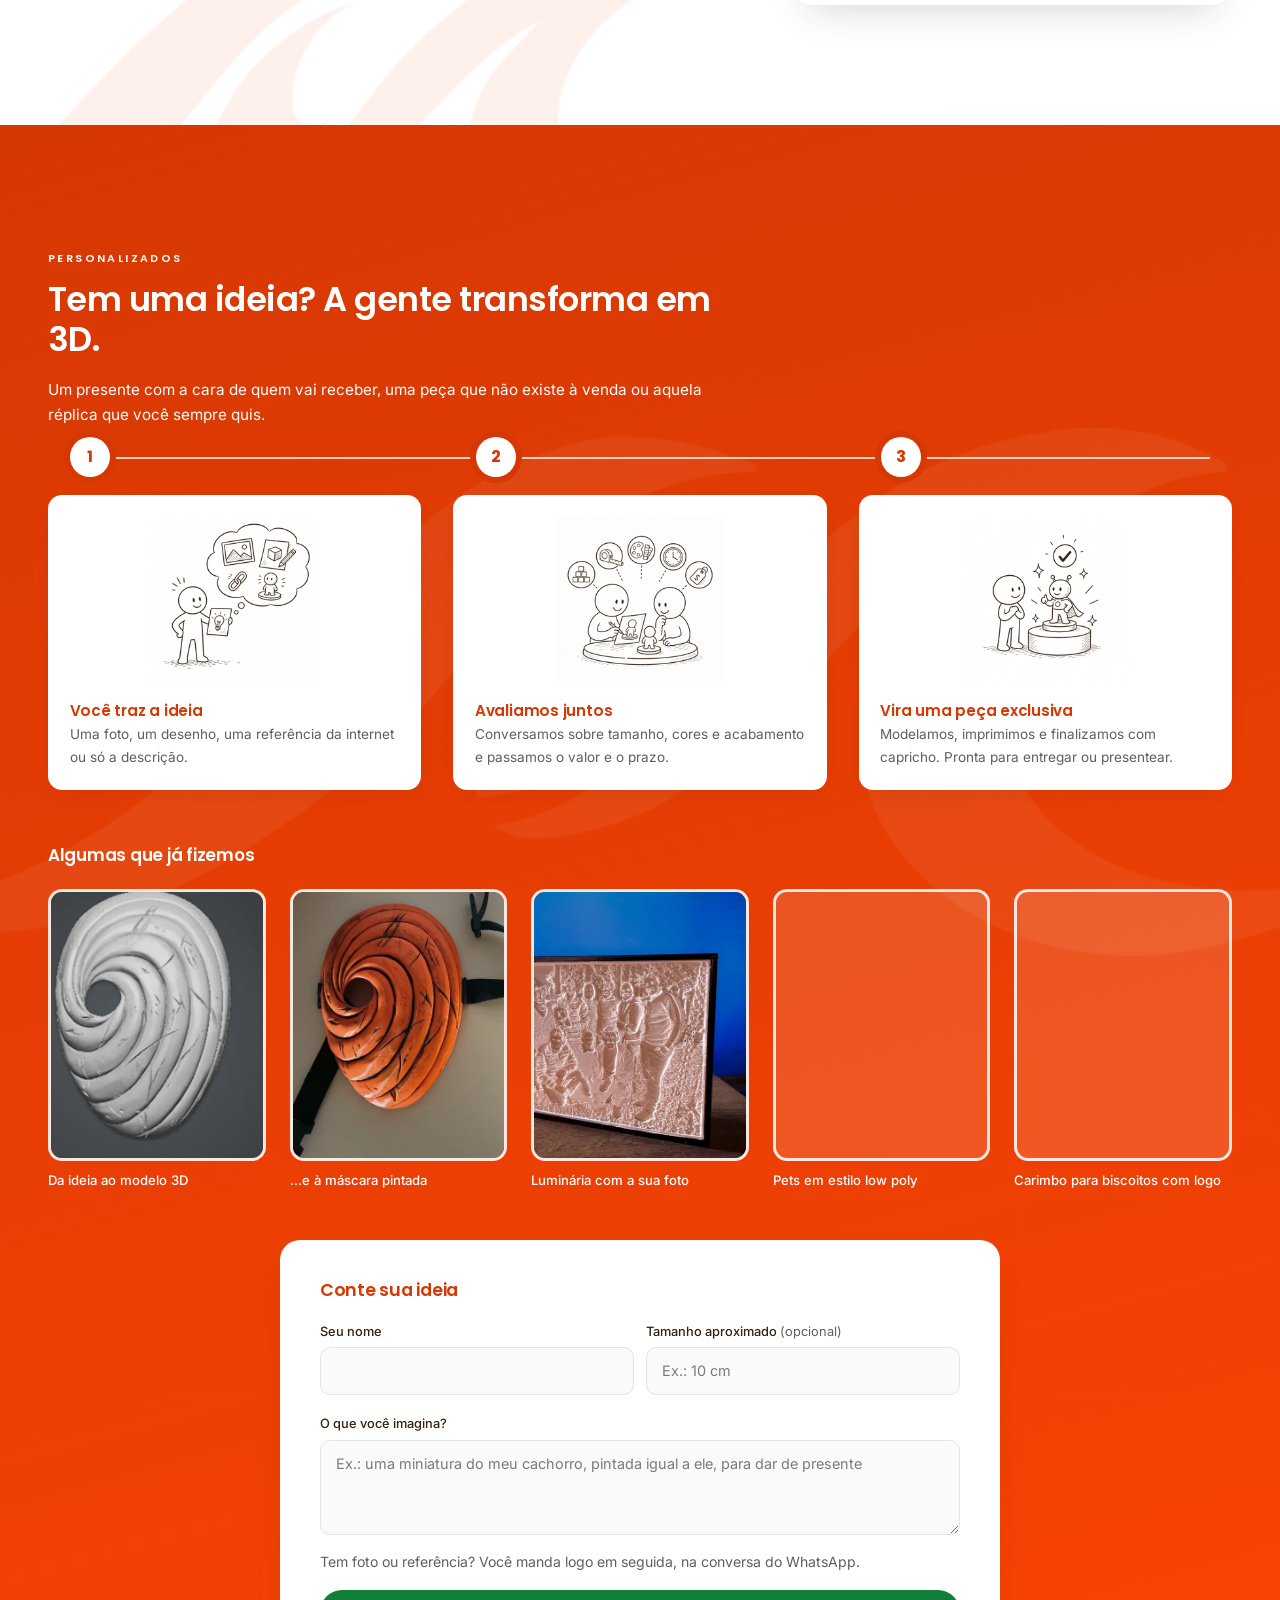
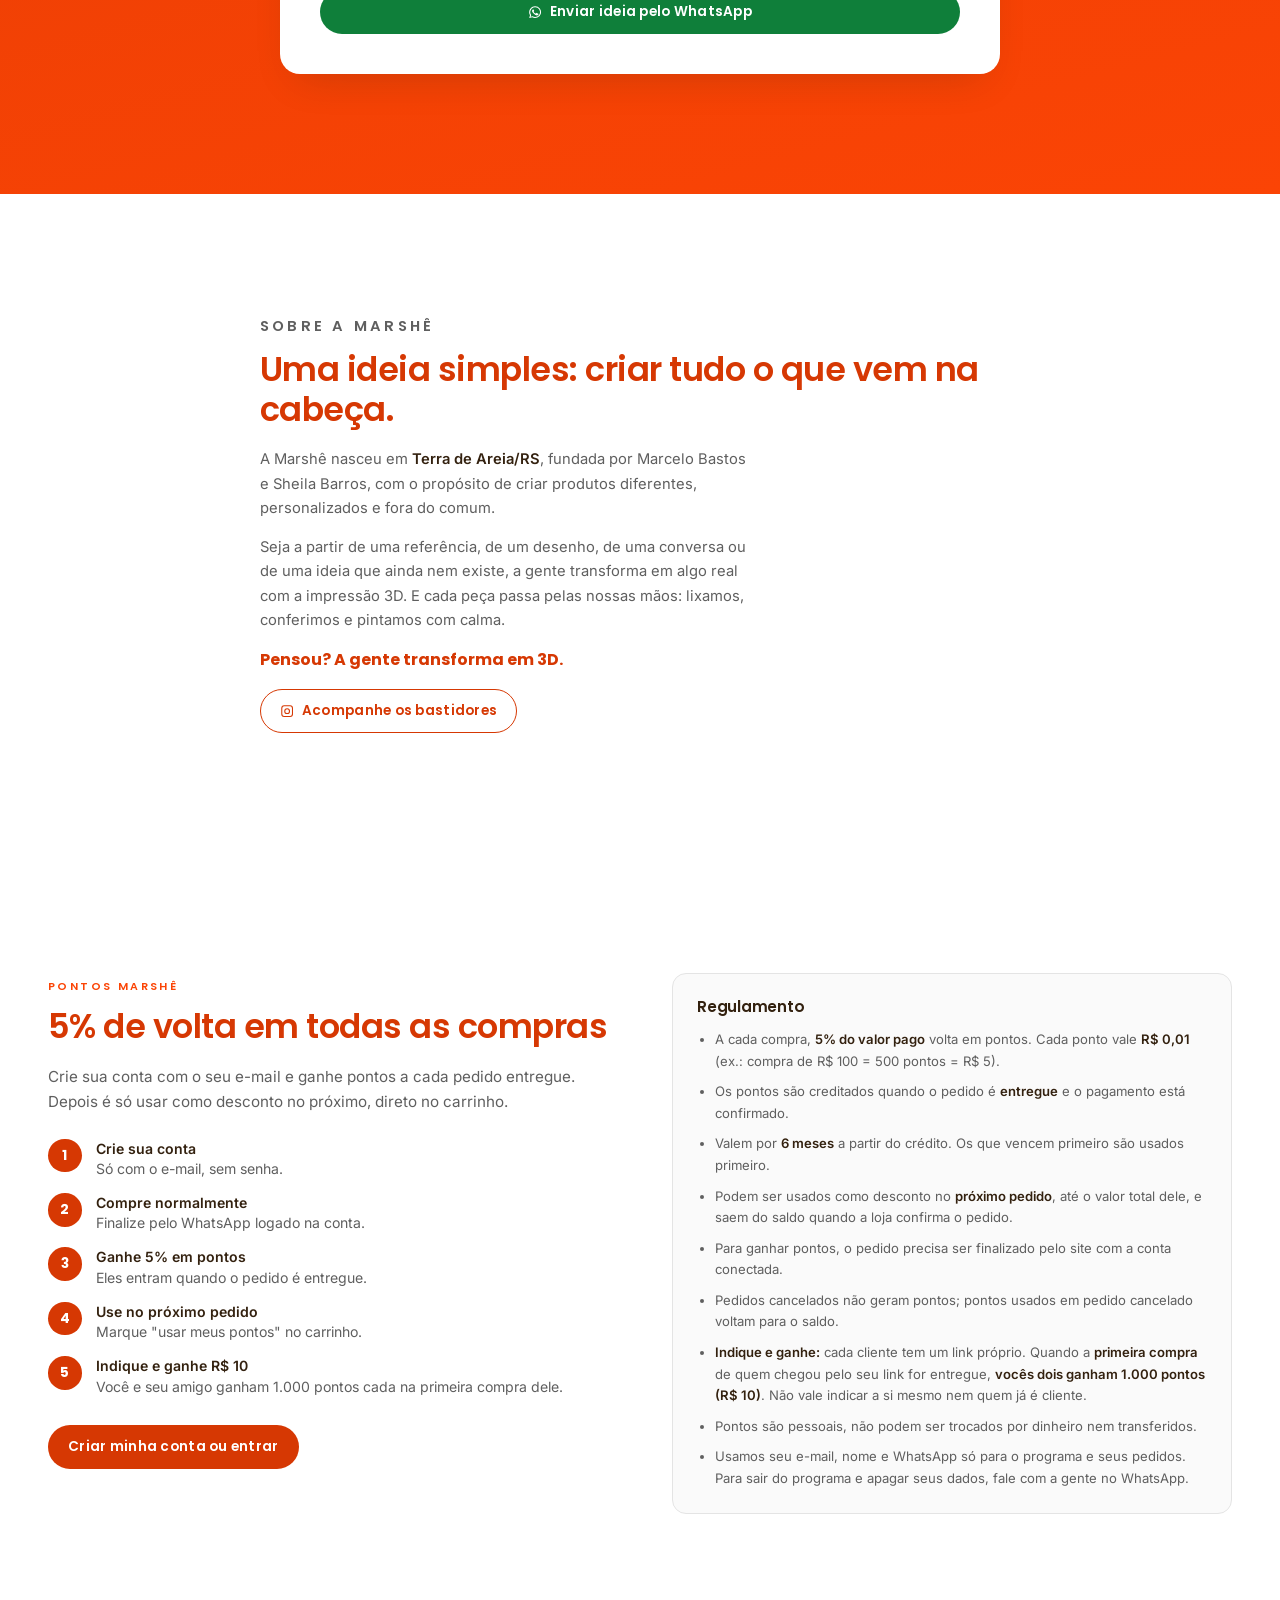
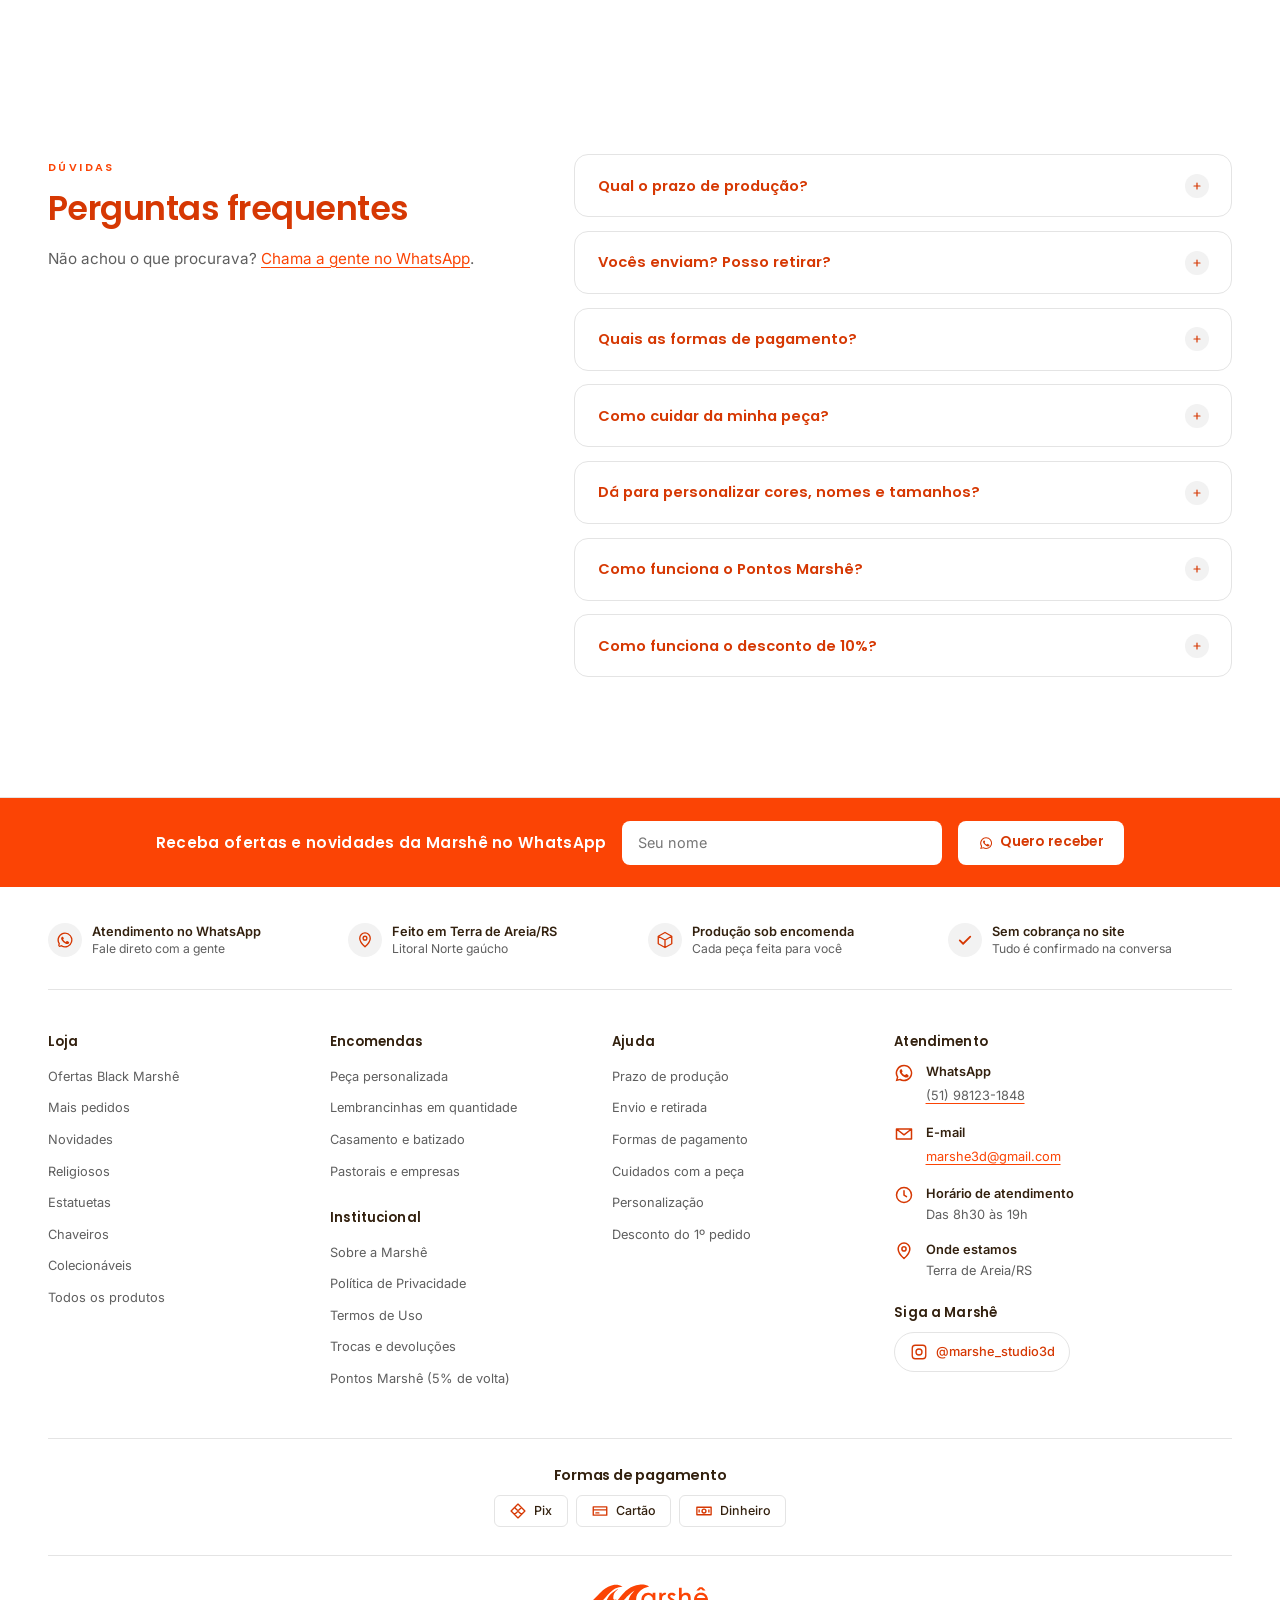
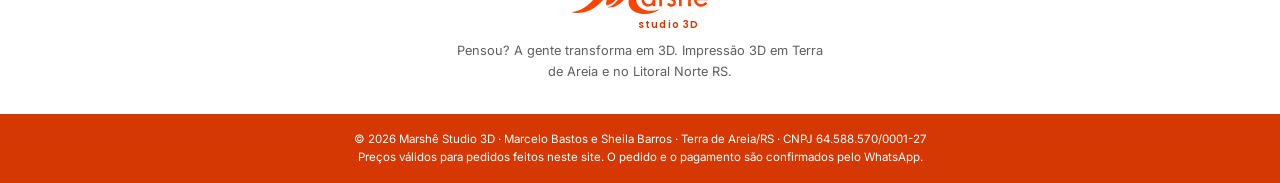
==== commit 9969e78f: "Páginas de produto, compartilhar, avaliações, desconto real e trocas - cada produto em /produto/<id>" ====
--- a/index.html
+++ b/index.html
@@ -2,6 +2,7 @@
 <html lang="pt-BR">
 <head>
   <meta charset="utf-8">
+  <base href="/">
   <meta name="viewport" content="width=device-width, initial-scale=1, viewport-fit=cover">
   <title>Marshê Studio 3D · Impressão 3D em Terra de Areia e Litoral Norte RS</title>
   <meta name="description" content="Estúdio de impressão 3D em Terra de Areia/RS. Artigos religiosos, chaveiros, estatuetas, colecionáveis e peças personalizadas. Peça pelo WhatsApp e ganhe 10% no primeiro pedido.">
@@ -139,7 +140,7 @@
         <p class="bf-count" data-countdown hidden><svg class="ico" aria-hidden="true"><use href="#i-clock"/></svg><span>Black Marshê termina em</span> <b data-cd-long>…</b> <a href="#catalogo" data-cat-link="Ofertas">Ver ofertas</a></p>
         <div class="hero__text">
           <h1 class="hero__title" data-split="hero">Pensou? A gente transforma em <span class="hl">3D.</span></h1>
-          <p class="hero__lead">Santos, chaveiros e colecionáveis feitos em Terra de Areia, ou criados a partir da sua ideia. Pedido fechado no WhatsApp, sem cadastro.</p>
+          <p class="hero__lead">Santos, chaveiros e colecionáveis feitos em Terra de Areia, ou criados a partir da sua ideia. Pedido fechado pelo WhatsApp. Com conta, ganhe 10% no primeiro pedido e 5% de volta em pontos.</p>
           <div class="hero__cta">
             <a class="btn btn--white" href="#catalogo">Ver produtos <svg class="ico" aria-hidden="true"><use href="#i-arrow"/></svg></a>
             <a class="btn btn--outline-white" href="#personalizados">Personalizar</a>
@@ -149,7 +150,7 @@
           <div class="hero__frame" data-parallax>
             <picture><img class="hero__img" src="assets/produtos/nossa-senhora-aparecida-1-480.webp" srcset="assets/produtos/nossa-senhora-aparecida-1-480.webp 480w, assets/produtos/nossa-senhora-aparecida-1-960.webp 960w" sizes="(max-width: 899px) 140px, 320px" width="480" height="600" alt="Imagem de Nossa Senhora Aparecida impressa em 3D, com coroa dourada" fetchpriority="high"></picture>
           </div>
-          <a class="hero__chip" href="#produto/nossa-senhora-aparecida" data-hero-chip>
+          <a class="hero__chip" href="/produto/nossa-senhora-aparecida" data-hero-chip>
             <span class="hero__chip-name">Nossa Senhora Aparecida</span>
             <span class="hero__chip-price">R$ 30</span>
           </a>
@@ -313,7 +314,7 @@
           <ul>
             <li>A cada compra, <strong>5% do valor pago</strong> volta em pontos. Cada ponto vale <strong>R$ 0,01</strong> (ex.: compra de R$ 100 = 500 pontos = R$ 5).</li>
             <li>Os pontos são creditados quando o pedido é <strong>entregue</strong> e o pagamento está confirmado.</li>
-            <li>Valem por <strong>3 meses</strong> a partir do crédito. Os que vencem primeiro são usados primeiro.</li>
+            <li>Valem por <strong>6 meses</strong> a partir do crédito. Os que vencem primeiro são usados primeiro.</li>
             <li>Podem ser usados como desconto no <strong>próximo pedido</strong>, até o valor total dele, e saem do saldo quando a loja confirma o pedido.</li>
             <li>Para ganhar pontos, o pedido precisa ser finalizado pelo site com a conta conectada.</li>
             <li>Pedidos cancelados não geram pontos; pontos usados em pedido cancelado voltam para o saldo.</li>
@@ -352,11 +353,11 @@
         <div class="faq__list">
           <details class="reveal"><summary>Qual o prazo de produção?</summary><p>Cada peça é impressa e pintada sob encomenda. O prazo é de <strong>3 a 5 dias úteis</strong> depois da confirmação do pedido. Peças personalizadas ou pedidos em quantidade podem levar um pouco mais, e sempre confirmamos a data certinha quando você fecha o pedido. Pedidos em quantidade têm prazo combinado no orçamento.</p></details>
           <details class="reveal"><summary>Vocês enviam? Posso retirar?</summary><p>Você pode retirar em Terra de Areia/RS, em local combinado. Também fazemos entrega no Litoral Norte e envio pelos Correios para todo o Brasil: é só escolher <strong>Entrega</strong> no carrinho. Valores estimados para um pacote pequeno (o valor exato é calculado pelo CEP e confirmado na conversa):</p><div data-frete-tabela></div></details>
-          <details class="reveal"><summary>Quais as formas de pagamento?</summary><p>Aceitamos <strong>Pix</strong>, <strong>cartão</strong> e <strong>dinheiro</strong>. A forma de pagamento é combinada com a gente pelo WhatsApp, quando você confirma o pedido.</p></details>
+          <details class="reveal"><summary>Quais as formas de pagamento?</summary><p>Aceitamos <strong>Pix</strong>, <strong>cartão</strong> e <strong>dinheiro</strong>. Ao finalizar o pedido, o site mostra o <strong>QR code e o Pix copia e cola</strong> já com o valor, se você quiser adiantar o pagamento (chave Pix: <strong>marshe3d@gmail.com</strong>). Também dá para combinar a forma de pagamento com a gente pelo WhatsApp.</p></details>
           <details class="reveal"><summary>Como cuidar da minha peça?</summary><p>Evite deixar a peça no sol forte ou em lugares muito quentes, como dentro do carro fechado. Para limpar, use um pano seco ou levemente úmido, sem álcool ou produtos de limpeza sobre a pintura. Partes finas, como coroas, asas e letras, são mais delicadas: segure a peça pela base.</p></details>
           <details class="reveal"><summary>Dá para personalizar cores, nomes e tamanhos?</summary><p>Sim! A maioria das peças pode ganhar outras cores, um nome ou um tamanho diferente. Conte o que você quer no WhatsApp e passamos o valor. Para criar uma peça do zero, use o formulário de <a href="#personalizados">personalizados</a>.</p></details>
-          <details class="reveal" data-pontos-on hidden><summary>Como funciona o Pontos Marshê?</summary><p>Crie sua conta com o seu e-mail (botão "Entrar", no topo) e finalize o pedido logado. Quando o pedido for entregue, 5% do valor pago volta em pontos (1 ponto = R$ 0,01), válidos por 3 meses, para usar como desconto no próximo pedido. E indicando amigos pelo seu link (dentro da sua conta), vocês dois ganham R$ 10 em pontos na primeira compra dele. Veja o <a href="#regulamento">regulamento</a>.</p></details>
-          <details class="reveal"><summary>Como funciona o desconto de 10%?</summary><p>Vale para o seu primeiro pedido com a Marshê. É só marcar a opção “É meu primeiro pedido” no carrinho: o desconto já aparece no total e vai junto na mensagem do WhatsApp.</p></details>
+          <details class="reveal" data-pontos-on hidden><summary>Como funciona o Pontos Marshê?</summary><p>Crie sua conta com o seu e-mail (botão "Entrar", no topo) e finalize o pedido logado. Quando o pedido for entregue, 5% do valor pago volta em pontos (1 ponto = R$ 0,01), válidos por 6 meses, para usar como desconto no próximo pedido. E indicando amigos pelo seu link (dentro da sua conta), vocês dois ganham R$ 10 em pontos na primeira compra dele. Veja o <a href="#regulamento">regulamento</a>.</p></details>
+          <details class="reveal"><summary>Como funciona o desconto de 10%?</summary><p>Vale para o seu primeiro pedido com a Marshê, para quem tem conta no site (é rápido: e-mail e senha ou Google). Com a conta conectada, o desconto já entra sozinho no carrinho e vai junto na mensagem do WhatsApp. A conta também acumula 5% de volta em pontos em todas as compras.</p></details>
         </div>
       </div>
     </section>
@@ -409,6 +410,7 @@
             <li hidden><a href="#depoimentos">Depoimentos</a></li>
             <li><a href="privacidade.html">Política de Privacidade</a></li>
             <li><a href="termos.html">Termos de Uso</a></li>
+            <li><a href="trocas.html">Trocas e devoluções</a></li>
             <li data-pontos-on hidden><a href="#pontos">Pontos Marshê (5% de volta)</a></li>
           </ul>
         </div>
@@ -485,7 +487,8 @@
           <textarea id="presente-msg" name="mensagem" data-presente-msg hidden maxlength="200" placeholder="Mensagem do cartão (opcional). Ex.: Feliz Natal, mãe! Com amor, Ana"></textarea>
         </div>
         <div class="pts-box" data-pontos hidden></div>
-        <label class="check"><input type="checkbox" name="primeiro"> <span>É meu primeiro pedido <strong>(10% off)</strong></span></label>
+        <label class="check" data-primeiro><input type="checkbox" name="primeiro"> <span data-primeiro-txt>É meu primeiro pedido <strong>(10% off)</strong></span></label>
+        <p class="primeiro-conta" data-primeiro-conta hidden>🎁 <strong>10% off no seu primeiro pedido</strong> para quem tem conta, e ainda ganha 5% de volta em pontos. <button type="button" class="link-btn" data-account>Entrar ou criar conta</button></p>
         <div class="row2">
           <label>Seu nome<input name="nome" type="text" autocomplete="name" required></label>
           <label>Cidade<input name="cidade" type="text" autocomplete="address-level2" required></label>
--- a/css/style.css
+++ b/css/style.css
@@ -1820,3 +1820,132 @@
 .pm__ficha dt { color: var(--tinta-suave); font-weight: 500; }
 .pm__ficha dd { margin: 0; color: var(--tinta); }
 .totals [data-frete-val] { white-space: nowrap; }
+
+/* Último passo antes do WhatsApp (com Pix) */
+.passo { position: fixed; inset: 0; z-index: 90; display: grid; place-items: end center; background: rgba(17, 17, 17, 0); transition: background-color .22s; }
+.passo.is-on { background: rgba(17, 17, 17, .55); }
+.passo__card { position: relative; display: grid; gap: .8rem; width: min(100%, 460px); max-height: 92dvh; overflow: auto; padding: 1.4rem 1.2rem calc(1.2rem + env(safe-area-inset-bottom)); border-radius: 22px 22px 0 0; background: #fff; transform: translateY(100%); transition: transform .28s cubic-bezier(.2, .8, .2, 1); outline: none; }
+.passo.is-on .passo__card { transform: none; }
+.passo__x { position: absolute; top: .7rem; right: .7rem; width: 36px; height: 36px; border: 0; border-radius: 50%; background: #F1EFEE; font-size: 1.3rem; line-height: 1; cursor: pointer; }
+.passo__eyebrow { margin: 0; font-size: .74rem; font-weight: 700; letter-spacing: .12em; text-transform: uppercase; color: var(--laranja-escuro); }
+.passo h2 { margin: 0; padding-right: 2rem; font-size: 1.3rem; line-height: 1.3; }
+.passo__enviar { display: inline-flex; align-items: center; gap: .3rem; padding: .1rem .55rem; border-radius: 999px; background: #25D366; color: #fff; white-space: nowrap; }
+.passo__enviar svg { width: 1em; height: 1em; }
+.passo__txt { margin: 0; font-size: .9rem; line-height: 1.55; color: var(--tinta-suave); }
+.passo__txt strong { color: var(--tinta); }
+.passo__pix { border: 1px solid var(--linha); border-radius: 14px; background: #FAFAF9; }
+.passo__pix > summary { display: flex; align-items: center; gap: .7rem; padding: .8rem .9rem; cursor: pointer; list-style: none; }
+.passo__pix > summary::-webkit-details-marker { display: none; }
+.passo__pix > summary::after { content: ""; margin-left: auto; width: 8px; height: 8px; border-right: 2px solid var(--tinta-suave); border-bottom: 2px solid var(--tinta-suave); transform: rotate(45deg); transition: transform .2s; }
+.passo__pix[open] > summary::after { transform: rotate(-135deg); }
+.passo__pix summary span:nth-child(2) { display: grid; }
+.passo__pix summary strong { font-size: .9rem; }
+.passo__pix summary small { font-size: .76rem; color: var(--tinta-suave); }
+.passo__pix-ic { flex: none; display: grid; place-items: center; width: 40px; height: 40px; border-radius: 10px; background: #32BCAD; color: #fff; font-size: .62rem; font-weight: 800; letter-spacing: .05em; }
+.passo__pix-in { display: grid; grid-template-columns: 150px 1fr; gap: .9rem; align-items: start; padding: 0 .9rem .9rem; }
+.passo__qr { width: 150px; aspect-ratio: 1; border-radius: 10px; background: #fff; box-shadow: 0 0 0 1px var(--linha); overflow: hidden; }
+.passo__qr:empty { background: linear-gradient(90deg, #F3F1EF, #fff, #F3F1EF); background-size: 200% 100%; animation: shimmer 1.2s linear infinite; }
+.passo__qr svg { display: block; width: 100%; height: 100%; }
+.passo__pix-dados { display: grid; gap: .55rem; font-size: .8rem; color: var(--tinta-suave); }
+.passo__pix-dados p { margin: 0; line-height: 1.45; }
+.passo__copiar { min-height: 42px; font-size: .82rem; }
+.passo__copiar.is-ok { background: var(--wa); border-color: var(--wa); color: #fff; }
+.passo__chave strong { color: var(--tinta); word-break: break-all; }
+.passo__pago span { font-size: .78rem; }
+.passo__ir { width: 100%; min-height: 54px; font-size: 1rem; }
+.passo__voltar { justify-self: center; font-size: .84rem; }
+@keyframes shimmer { to { background-position: -200% 0; } }
+@media (max-width: 420px) { .passo__pix-in { grid-template-columns: 1fr; justify-items: center; } .passo__qr { width: 180px; } .passo__pix-dados { justify-items: stretch; text-align: center; } }
+@media (min-width: 600px) { .passo { place-items: center; } .passo__card { border-radius: 22px; transform: translateY(24px) scale(.98); opacity: 0; transition: transform .25s, opacity .2s; } .passo.is-on .passo__card { transform: none; opacity: 1; } }
+.passo__pago { text-align: left; justify-content: flex-start; }
+
+/* ==========================================================
+   Avaliações, compartilhar e desconto do 1º pedido
+   ========================================================== */
+/* estrelas: 5 cinzas com as douradas por cima, cortadas na porcentagem da nota */
+.est { position: relative; display: inline-flex; flex: none; color: #DAD6D2; line-height: 0; }
+.est svg { width: 14px; height: 14px; fill: currentColor; }
+.est__on { position: absolute; inset: 0 auto 0 0; display: inline-flex; width: var(--n, 0%); overflow: hidden; color: #E8A317; }
+.est__on svg { flex: none; }
+.nota { display: inline-flex; align-items: center; gap: .3rem; font-size: .76rem; color: var(--tinta); }
+.nota b { font-weight: 700; }
+.nota small { color: var(--tinta-suave); }
+.shop .card .nota { margin: -.15rem 0 .3rem; }
+.shop .card .nota .est svg { width: 12px; height: 12px; }
+
+/* janela do produto: nota + compartilhar */
+.pm__social { display: flex; flex-wrap: wrap; align-items: center; gap: .5rem 1rem; margin: -.2rem 0 .9rem; }
+.pm__nota { text-decoration: none; }
+.pm__nota:hover .nota small { text-decoration: underline; }
+.pm__share { display: inline-flex; align-items: center; gap: .35rem; min-height: 36px; padding: .3rem .85rem; border: 1px solid var(--linha); border-radius: 999px; background: #fff; color: var(--tinta); font: inherit; font-size: .8rem; font-weight: 600; cursor: pointer; transition: border-color .15s, color .15s; }
+.pm__share:hover { border-color: var(--laranja); color: var(--laranja-escuro); }
+.pm__share .ico { width: 16px; height: 16px; }
+
+/* seção de avaliações */
+.pm__aval { padding: 1.5rem 1.25rem; border-top: 1px solid var(--linha); }
+.pm__aval-head { display: flex; flex-wrap: wrap; align-items: center; gap: .4rem .9rem; margin-bottom: .9rem; }
+.pm__aval-head h3 { margin: 0; }
+.pm__aval-head .est svg { width: 17px; height: 17px; }
+.pm__aval-head .nota { font-size: .9rem; }
+.aval-lista { display: grid; gap: .7rem; }
+.aval { display: grid; gap: .4rem; padding: .85rem .95rem; border-radius: 12px; background: #FAFAF9; }
+.aval header { display: flex; flex-wrap: wrap; align-items: center; gap: .3rem .6rem; font-size: .85rem; }
+.aval time { margin-left: auto; font-size: .72rem; color: var(--tinta-suave); }
+.aval p { margin: 0; font-size: .88rem; line-height: 1.5; color: var(--tinta); }
+.aval__foto { display: block; width: 120px; aspect-ratio: 1; border-radius: 10px; overflow: hidden; }
+.aval__foto img { width: 100%; height: 100%; object-fit: cover; }
+.aval-mais { margin-top: .6rem; }
+.aval-mais > summary { cursor: pointer; font-size: .84rem; font-weight: 600; color: var(--laranja-escuro); }
+.aval-mais[open] > summary { margin-bottom: .6rem; }
+.aval-vazio { margin: 0 0 .8rem; font-size: .88rem; color: var(--tinta-suave); }
+.aval-cta { display: flex; flex-wrap: wrap; align-items: center; gap: .5rem 1rem; margin-top: 1rem; }
+.aval-cta .btn { min-height: 42px; font-size: .84rem; }
+.aval-cta small { font-size: .76rem; color: var(--tinta-suave); }
+
+/* formulário de avaliação */
+.aval-form { display: grid; gap: .8rem; margin-top: 1rem; padding: 1rem; border: 1px solid var(--linha); border-radius: 14px; background: #fff; }
+.aval-form__est { margin: 0; padding: 0; border: 0; }
+.aval-form__est legend { margin-bottom: .3rem; font-size: .84rem; font-weight: 600; }
+/* estrelas de 5 a 1 invertidas: passar o dedo/mouse acende as anteriores */
+.aval-form__stars { display: inline-flex; flex-direction: row-reverse; gap: .2rem; }
+.aval-form__stars input { position: absolute; opacity: 0; width: 1px; height: 1px; }
+.aval-form__stars label { display: grid; place-items: center; width: 44px; height: 44px; color: #DAD6D2; cursor: pointer; transition: transform .12s, color .12s; }
+.aval-form__stars label svg { width: 32px; height: 32px; fill: currentColor; }
+.aval-form__stars label:hover, .aval-form__stars label:hover ~ label, .aval-form__stars input:checked ~ label { color: #E8A317; }
+.aval-form__stars input:checked + label { transform: scale(1.08); }
+.aval-form__stars input:focus-visible + label { outline: 3px solid rgba(251, 68, 5, .35); border-radius: 8px; }
+.aval-form__txt { display: grid; gap: .3rem; font-size: .82rem; font-weight: 600; }
+.aval-form__txt textarea { padding: .6rem .75rem; border: 1px solid var(--linha); border-radius: 10px; font: inherit; font-size: .95rem; font-weight: 400; resize: vertical; }
+.aval-form__foto { position: relative; display: flex; align-items: center; gap: .8rem; min-height: 54px; padding: .5rem .8rem; border: 2px dashed #D6D3D1; border-radius: 12px; font-size: .86rem; font-weight: 600; color: var(--laranja-escuro); cursor: pointer; }
+.aval-form__foto input { position: absolute; width: 1px; height: 1px; opacity: 0; }
+.aval-form__foto img { width: 56px; height: 56px; margin-left: auto; border-radius: 8px; object-fit: cover; }
+.aval-form__foto:focus-within { border-color: var(--laranja); }
+.aval-form__dica { margin: 0; font-size: .78rem; color: var(--tinta-suave); line-height: 1.45; }
+.aval-form__msg { margin: 0; min-height: 1em; font-size: .82rem; color: #B42318; }
+.aval-form__msg:empty { display: none; }
+.aval-ok { margin: 1rem 0 0; padding: .9rem 1rem; border-radius: 12px; background: #E7F4EC; font-size: .88rem; color: var(--tinta); }
+
+/* compartilhar */
+.share { gap: .9rem; }
+.share h2 { padding-right: 2rem; }
+.share__ind { margin: 0; padding: .7rem .85rem; border-radius: 12px; background: #FFF6F1; font-size: .84rem; line-height: 1.5; color: var(--tinta); }
+.share .btn--wa { width: 100%; min-height: 52px; }
+.share__link { display: grid; grid-template-columns: 1fr auto; gap: .5rem; }
+.share__link input { min-width: 0; min-height: 44px; padding: .5rem .75rem; border: 1px solid var(--linha); border-radius: 10px; background: #FAFAF9; font: inherit; font-size: .8rem; color: var(--tinta-suave); }
+.share__link .btn { min-height: 44px; }
+
+/* depois de enviar o pedido */
+.passo__indica { display: grid; gap: .4rem; padding: .9rem 1rem; border-radius: 14px; background: #FFF6F1; }
+.passo__indica strong { font-size: .95rem; }
+.passo__indica p { margin: 0; font-size: .82rem; color: var(--tinta-suave); }
+.passo__indica .btn { justify-self: start; margin-top: .3rem; min-height: 44px; }
+.passo__indica .ico { width: 16px; height: 16px; }
+
+/* convite para criar conta (10% no 1º pedido) */
+.primeiro-conta { margin: 0; padding: .7rem .85rem; border: 1px dashed var(--laranja); border-radius: 12px; background: #FFF8F4; font-size: .82rem; line-height: 1.5; color: var(--tinta); }
+.primeiro-conta .link-btn { margin-left: 0; font-size: .82rem; }
+@media (min-width: 900px) { .pm__aval { padding: 1.75rem 2.25rem 2rem; grid-column: 1 / -1; } }
+.order__avaliar { grid-column: 2 / -1; justify-self: start; margin-top: -.2rem; padding: .3rem .7rem; border: 1px solid #E8A317; border-radius: 999px; background: #FFF8E6; color: #8A5A00; font: inherit; font-size: .74rem; font-weight: 600; cursor: pointer; }
+.order__avaliar:hover { background: #FFEFC2; }
+/* sem conta: um convite só (10% no 1º pedido + pontos) */
+.checkout:has([data-primeiro-conta]:not([hidden])) [data-pontos] { display: none; }
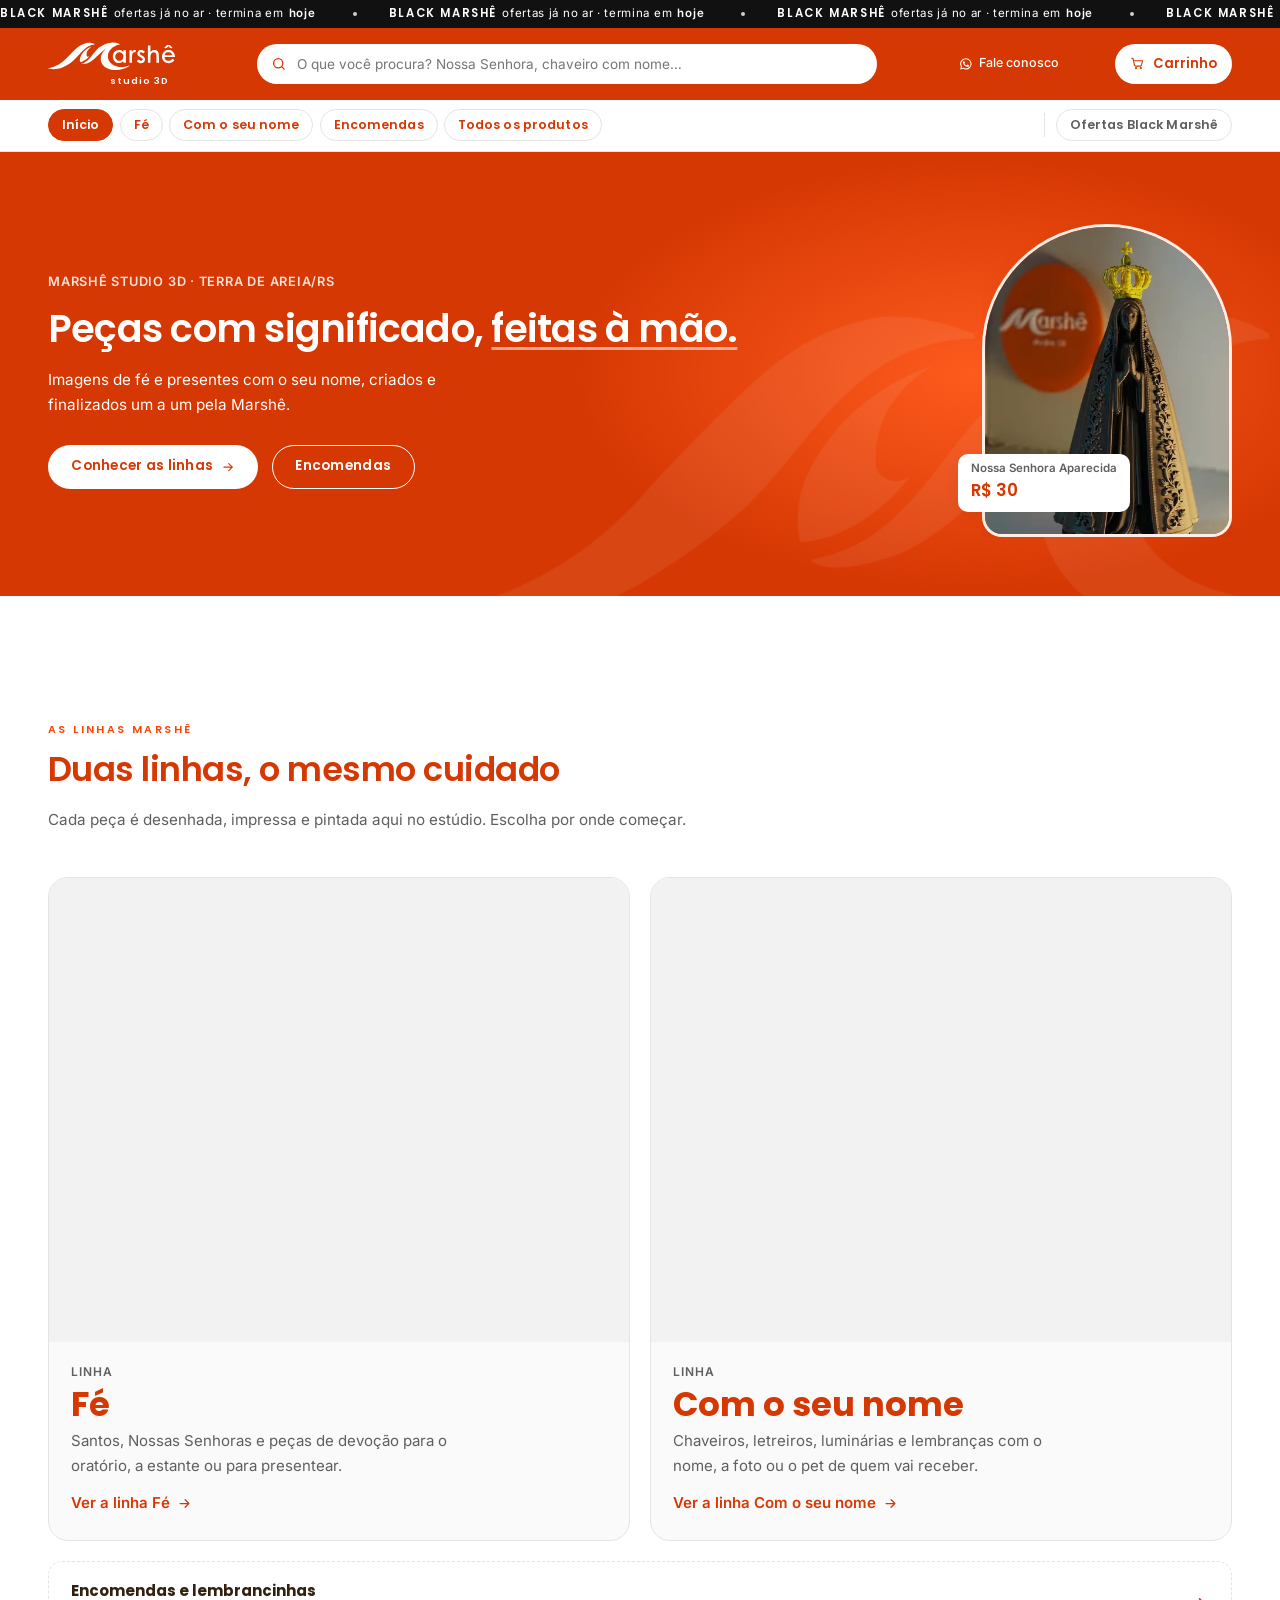
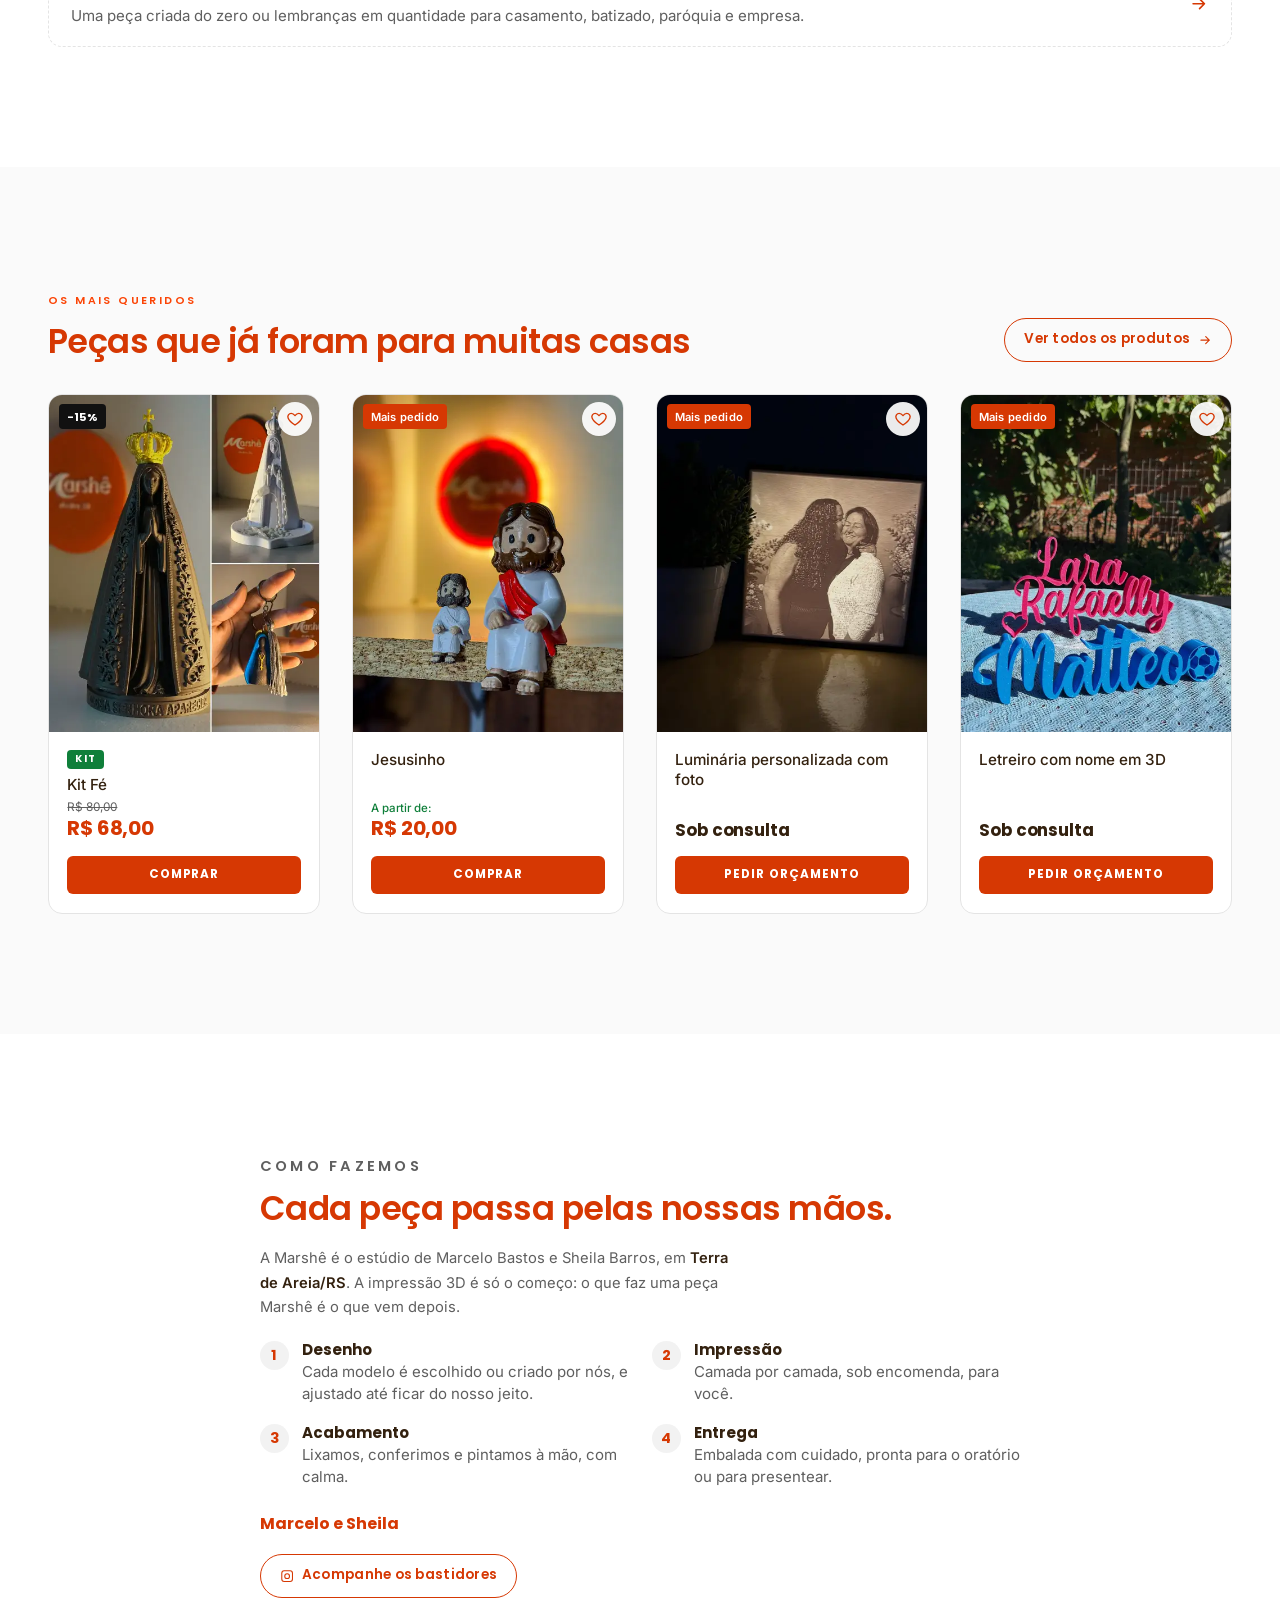
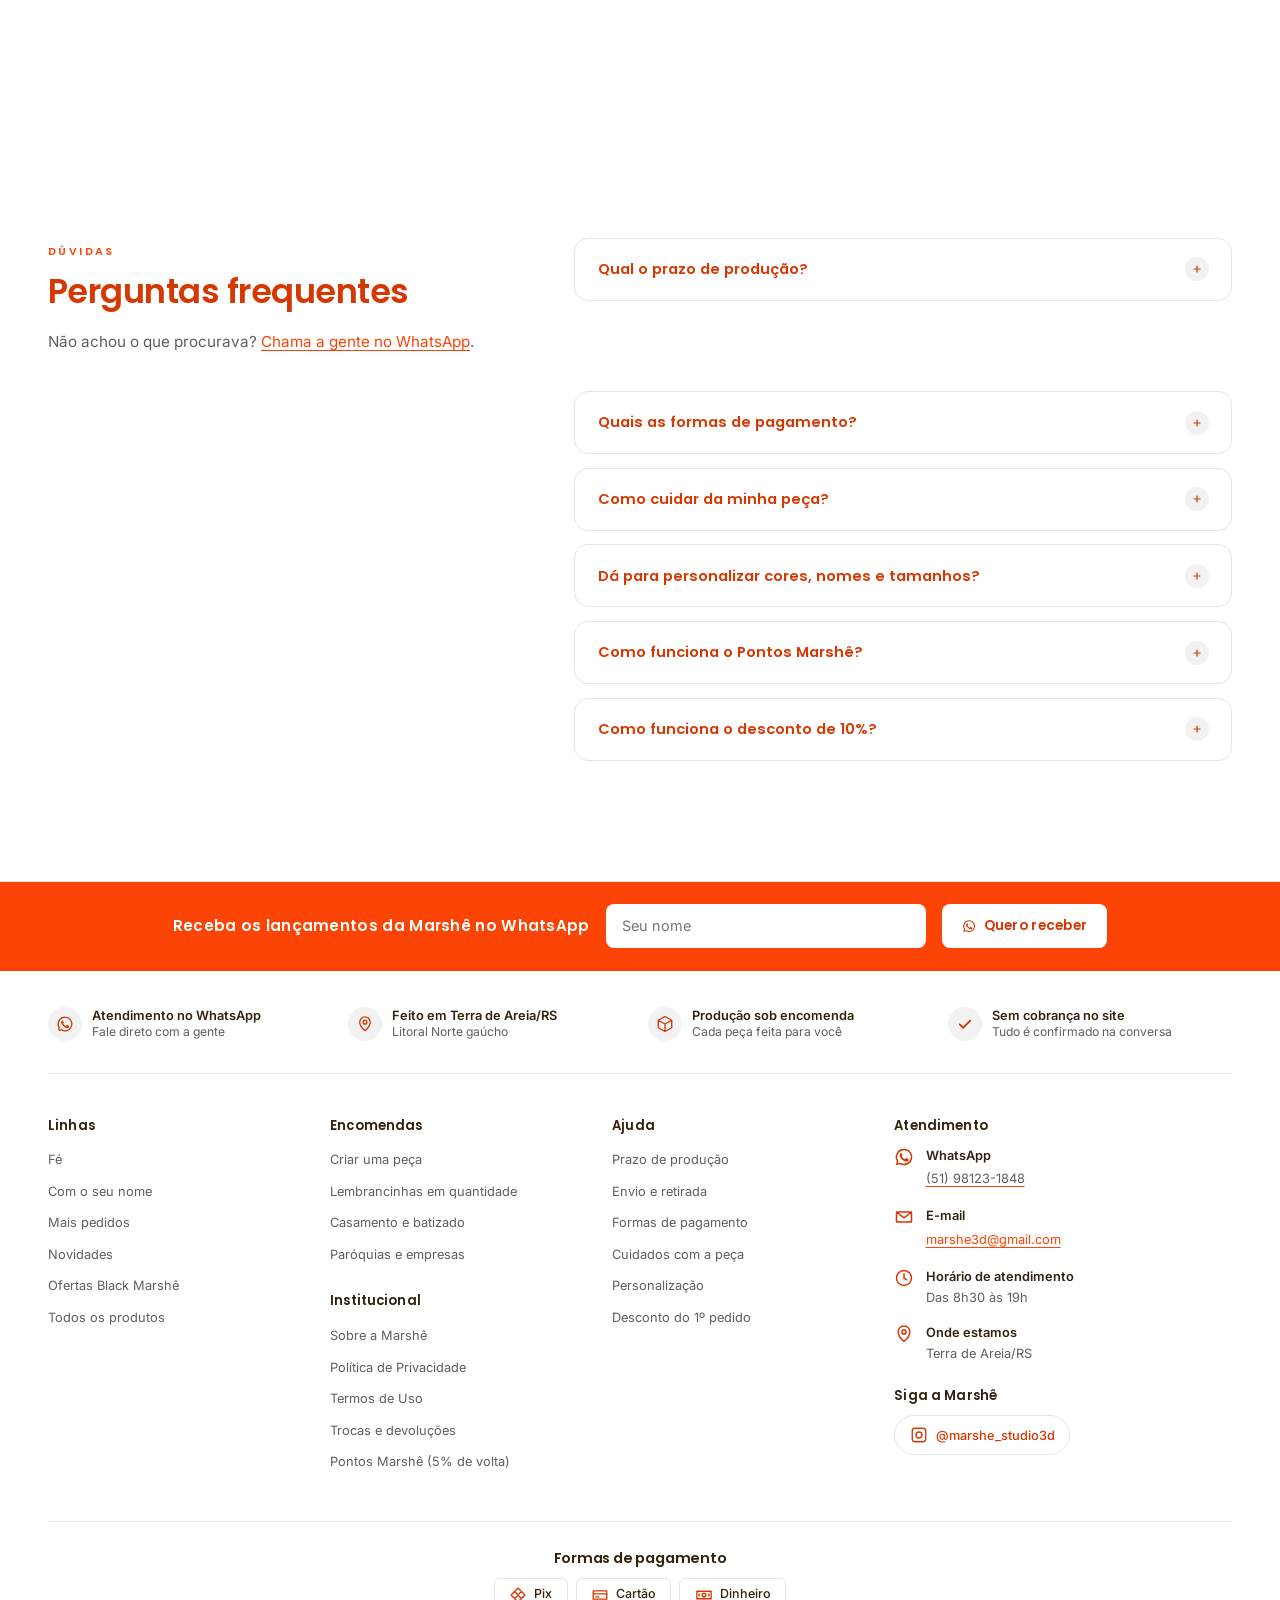
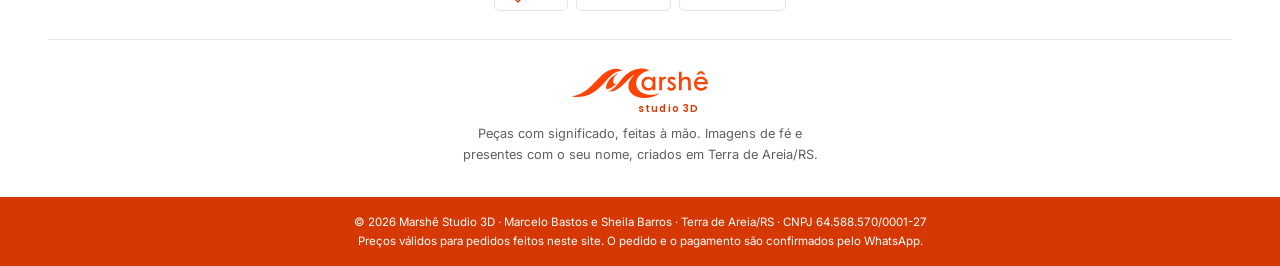
==== commit 020e1186: "Site como marca: início, linhas Fé e Com o seu nome, encomendas - Telas com endereço próprio: /, /fe" ====
--- a/index.html
+++ b/index.html
@@ -4,8 +4,8 @@
   <meta charset="utf-8">
   <base href="/">
   <meta name="viewport" content="width=device-width, initial-scale=1, viewport-fit=cover">
-  <title>Marshê Studio 3D · Impressão 3D em Terra de Areia e Litoral Norte RS</title>
-  <meta name="description" content="Estúdio de impressão 3D em Terra de Areia/RS. Artigos religiosos, chaveiros, estatuetas, colecionáveis e peças personalizadas. Peça pelo WhatsApp e ganhe 10% no primeiro pedido.">
+  <title>Marshê Studio 3D · Imagens de fé e presentes com o seu nome, feitos à mão</title>
+  <meta name="description" content="Imagens de santos e Nossas Senhoras, e presentes com o seu nome, criados e finalizados à mão pela Marshê em Terra de Areia/RS. Encomendas e lembrancinhas para todo o Brasil.">
   <meta name="theme-color" content="#D63803">
   <link rel="canonical" href="https://www.marshe3d.com.br/">
 
@@ -13,8 +13,8 @@
   <meta property="og:type" content="website">
   <meta property="og:locale" content="pt_BR">
   <meta property="og:site_name" content="Marshê Studio 3D">
-  <meta property="og:title" content="Marshê Studio 3D · Pensou? A gente transforma em 3D.">
-  <meta property="og:description" content="Peças em impressão 3D feitas em Terra de Areia/RS: santos, chaveiros, colecionáveis e personalizados. 10% off no primeiro pedido.">
+  <meta property="og:title" content="Marshê Studio 3D · Peças com significado, feitas à mão">
+  <meta property="og:description" content="Imagens de fé e presentes com o seu nome, criados e finalizados à mão em Terra de Areia/RS.">
   <meta property="og:url" content="https://www.marshe3d.com.br/">
   <meta property="og:image" content="https://www.marshe3d.com.br/assets/img/og-marshe.jpg">
   <meta property="og:image:width" content="1200">
@@ -30,14 +30,22 @@
   <link rel="preload" as="font" type="font/woff2" href="assets/fonts/inter-latin.woff2" crossorigin>
   <link rel="preload" as="image" imagesrcset="assets/produtos/nossa-senhora-aparecida-1-480.webp 480w, assets/produtos/nossa-senhora-aparecida-1-960.webp 960w" imagesizes="(max-width: 899px) 140px, 320px" fetchpriority="high">
   <link rel="stylesheet" href="css/style.css">
+  <!-- Telas do site (mesma página): / início, /fe, /com-seu-nome, /loja, /encomendas. O CSS mostra só as seções da tela atual. -->
+  <script>
+    (function () {
+      var p = location.pathname.replace(/\/+$/, "") || "/";
+      var v = { "/": "home", "/fe": "linha", "/com-seu-nome": "linha", "/loja": "linha", "/encomendas": "encomendas" }[p] || (/^\/produto\//.test(p) ? "linha" : "home");
+      document.documentElement.setAttribute("data-view", v);
+    })();
+  </script>
 
   <script type="application/ld+json">
   {
     "@context": "https://schema.org",
     "@type": "Store",
     "name": "Marshê Studio 3D",
-    "slogan": "Pensou? A gente transforma em 3D.",
-    "description": "Estúdio de impressão 3D: artigos religiosos, chaveiros, estatuetas, colecionáveis e personalizados.",
+    "slogan": "Peças com significado, feitas à mão.",
+    "description": "Estúdio de criação em Terra de Areia/RS: imagens de fé e presentes com o seu nome, feitos em 3D e finalizados à mão.",
     "image": "https://www.marshe3d.com.br/assets/img/og-marshe.jpg",
     "url": "https://www.marshe3d.com.br/",
     "email": "marshe3d@gmail.com",
@@ -52,7 +60,7 @@
 </head>
 <body>
   <div class="intro-veil" aria-hidden="true"></div>
-  <a class="skip" href="#catalogo">Pular para os produtos</a>
+  <a class="skip" href="#conteudo">Pular para o conteúdo</a>
 
   <!-- Ícones -->
   <svg width="0" height="0" style="position:absolute" aria-hidden="true">
@@ -83,7 +91,7 @@
   </svg>
 
   <!-- FITA DE ANÚNCIOS (Black Marshê). Troque os textos aqui; a segunda lista é cópia da primeira, só para o loop não ter emenda. -->
-  <a class="promo" href="#catalogo" data-cat-link="Ofertas" aria-label="Black Marshê: ofertas já no ar. Ver ofertas">
+  <a class="promo" href="/loja" data-cat-link="Ofertas" aria-label="Black Marshê: ofertas já no ar. Ver ofertas">
     <span class="promo__track" aria-hidden="true">
       <span class="promo__list">
         <span><strong>BLACK MARSHÊ</strong> ofertas já no ar · termina em <b data-cd>30/11</b></span>
@@ -102,14 +110,14 @@
 
   <header class="header" id="topo">
     <div class="wrap header__in">
-      <a class="logo" href="#topo" aria-label="Marshê Studio 3D, início">
+      <a class="logo" href="/" aria-label="Marshê Studio 3D, início">
         <img src="assets/logo/logo-branca.svg" width="600" height="132" alt="Marshê"><span class="logo__sub">studio 3D</span>
       </a>
       <a class="header__wa" href="#" data-wa="Olá, Marshê! Vim pelo site."><svg class="ico" aria-hidden="true"><use href="#i-wa"/></svg> Fale conosco</a>
       <form class="hsearch" role="search" data-hsearch>
         <label class="sr" for="busca">Buscar produto</label>
         <svg class="ico" aria-hidden="true"><use href="#i-search"/></svg>
-        <input id="busca" type="search" placeholder="O que você procura? Santa, chaveiro, máscara…" autocomplete="off" enterkeyhint="search" data-search
+        <input id="busca" type="search" placeholder="O que você procura? Nossa Senhora, chaveiro com nome…" autocomplete="off" enterkeyhint="search" data-search
           role="combobox" aria-expanded="false" aria-controls="busca-resultados" aria-autocomplete="list">
         <div class="hsearch__results" id="busca-resultados" data-results hidden></div>
       </form>
@@ -123,27 +131,33 @@
         <span class="cart-btn__count" data-cart-count hidden>0</span>
       </button>
     </div>
-    <nav class="catbar" aria-label="Categorias">
+    <nav class="catbar" aria-label="Navegação principal">
       <div class="wrap catbar__wrap" data-catwrap>
-        <button class="catbar__arrow catbar__arrow--prev" type="button" data-catscroll="-1" aria-label="Ver categorias anteriores" hidden><svg class="ico" aria-hidden="true"><use href="#i-arrow"/></svg></button>
-        <div class="catbar__in" data-catbar></div>
-        <button class="catbar__arrow catbar__arrow--next" type="button" data-catscroll="1" aria-label="Ver mais categorias" hidden><svg class="ico" aria-hidden="true"><use href="#i-arrow"/></svg></button>
+        <button class="catbar__arrow catbar__arrow--prev" type="button" data-catscroll="-1" aria-label="Voltar" hidden><svg class="ico" aria-hidden="true"><use href="#i-arrow"/></svg></button>
+        <div class="catbar__in" data-catbar>
+          <a class="chip" href="/" data-nav="/">Início</a>
+          <a class="chip" href="/fe" data-nav="/fe">Fé</a>
+          <a class="chip" href="/com-seu-nome" data-nav="/com-seu-nome">Com o seu nome</a>
+          <a class="chip" href="/encomendas" data-nav="/encomendas">Encomendas</a>
+          <a class="chip" href="/loja" data-nav="/loja">Todos os produtos</a>
+        </div>
+        <button class="catbar__arrow catbar__arrow--next" type="button" data-catscroll="1" aria-label="Ver mais" hidden><svg class="ico" aria-hidden="true"><use href="#i-arrow"/></svg></button>
       </div>
     </nav>
   </header>
 
-  <main>
-    <!-- HERO -->
-    <section class="hero">
-      
+  <main id="conteudo">
+    <!-- INÍCIO: abertura da marca (só na tela inicial) -->
+    <section class="hero" data-views="home">
+
       <div class="wrap hero__in">
-        <p class="bf-count" data-countdown hidden><svg class="ico" aria-hidden="true"><use href="#i-clock"/></svg><span>Black Marshê termina em</span> <b data-cd-long>…</b> <a href="#catalogo" data-cat-link="Ofertas">Ver ofertas</a></p>
         <div class="hero__text">
-          <h1 class="hero__title" data-split="hero">Pensou? A gente transforma em <span class="hl">3D.</span></h1>
-          <p class="hero__lead">Santos, chaveiros e colecionáveis feitos em Terra de Areia, ou criados a partir da sua ideia. Pedido fechado pelo WhatsApp. Com conta, ganhe 10% no primeiro pedido e 5% de volta em pontos.</p>
+          <p class="hero__eyebrow">Marshê Studio 3D · Terra de Areia/RS</p>
+          <h1 class="hero__title" data-split="hero">Peças com significado, <span class="hl">feitas à mão.</span></h1>
+          <p class="hero__lead">Imagens de fé e presentes com o seu nome, criados e finalizados um a um pela Marshê.</p>
           <div class="hero__cta">
-            <a class="btn btn--white" href="#catalogo">Ver produtos <svg class="ico" aria-hidden="true"><use href="#i-arrow"/></svg></a>
-            <a class="btn btn--outline-white" href="#personalizados">Personalizar</a>
+            <a class="btn btn--white" href="#linhas">Conhecer as linhas <svg class="ico" aria-hidden="true"><use href="#i-arrow"/></svg></a>
+            <a class="btn btn--outline-white" href="/encomendas">Encomendas</a>
           </div>
         </div>
         <div class="hero__media" data-hero-media>
@@ -158,13 +172,63 @@
       </div>
     </section>
 
-    <!-- CATÁLOGO -->
-    <section class="section catalog" id="catalogo">
+    <!-- AS LINHAS DA MARCA (início) -->
+    <section class="section linhas" id="linhas" data-views="home">
+      <div class="wrap">
+        <div class="section__head reveal">
+          <p class="eyebrow">As linhas Marshê</p>
+          <h2 data-split>Duas linhas, o mesmo cuidado</h2>
+          <p class="section__lead">Cada peça é desenhada, impressa e pintada aqui no estúdio. Escolha por onde começar.</p>
+        </div>
+        <div class="linhas__grid">
+          <a class="linha-card reveal" href="/fe">
+            <span class="linha-card__media"><img loading="lazy" decoding="async" src="assets/produtos/sagrada-familia-1-480.webp" srcset="assets/produtos/sagrada-familia-1-480.webp 480w, assets/produtos/sagrada-familia-1-960.webp 960w" sizes="(max-width: 899px) 90vw, 540px" width="480" height="600" alt="Sagrada Família pintada à mão"></span>
+            <span class="linha-card__txt">
+              <span class="linha-card__kicker">Linha</span>
+              <strong class="linha-card__title">Fé</strong>
+              <span class="linha-card__lead">Santos, Nossas Senhoras e peças de devoção para o oratório, a estante ou para presentear.</span>
+              <span class="linha-card__go">Ver a linha Fé <svg class="ico" aria-hidden="true"><use href="#i-arrow"/></svg></span>
+            </span>
+          </a>
+          <a class="linha-card reveal" href="/com-seu-nome">
+            <span class="linha-card__media"><img loading="lazy" decoding="async" src="assets/produtos/luminaria-foto-1-480.webp" srcset="assets/produtos/luminaria-foto-1-480.webp 480w, assets/produtos/luminaria-foto-1-960.webp 960w" sizes="(max-width: 899px) 90vw, 540px" width="480" height="600" alt="Luminária personalizada com foto"></span>
+            <span class="linha-card__txt">
+              <span class="linha-card__kicker">Linha</span>
+              <strong class="linha-card__title">Com o seu nome</strong>
+              <span class="linha-card__lead">Chaveiros, letreiros, luminárias e lembranças com o nome, a foto ou o pet de quem vai receber.</span>
+              <span class="linha-card__go">Ver a linha Com o seu nome <svg class="ico" aria-hidden="true"><use href="#i-arrow"/></svg></span>
+            </span>
+          </a>
+        </div>
+        <a class="linhas__enc reveal" href="/encomendas">
+          <span><strong>Encomendas e lembrancinhas</strong> Uma peça criada do zero ou lembranças em quantidade para casamento, batizado, paróquia e empresa.</span>
+          <svg class="ico" aria-hidden="true"><use href="#i-arrow"/></svg>
+        </a>
+      </div>
+    </section>
+
+    <!-- DESTAQUES (início): poucas peças escolhidas -->
+    <section class="section destaques" id="destaques" data-views="home">
+      <div class="wrap">
+        <div class="destaques__head reveal">
+          <div>
+            <p class="eyebrow">Os mais queridos</p>
+            <h2 data-split>Peças que já foram para muitas casas</h2>
+          </div>
+          <a class="btn btn--ghost" href="/loja">Ver todos os produtos <svg class="ico" aria-hidden="true"><use href="#i-arrow"/></svg></a>
+        </div>
+        <div class="grid grid--destaques" data-grid-destaques></div>
+      </div>
+    </section>
+
+    <!-- CATÁLOGO (telas /fe, /com-seu-nome e /loja) -->
+    <section class="section catalog" id="catalogo" data-views="linha">
       <div class="wrap">
         <div class="shop__head">
-          <div>
-            <p class="eyebrow">Loja</p>
-            <h2>Todos os produtos</h2>
+          <div class="shop__title">
+            <p class="eyebrow" data-linha-kicker>Loja</p>
+            <h1 class="shop__h" data-linha-titulo>Todos os produtos</h1>
+            <p class="shop__lead" data-linha-lead></p>
           </div>
           <div class="toolbar">
             <button type="button" class="toolbar__filter" data-open-filters aria-controls="filtros">
@@ -202,7 +266,7 @@
               <div class="afilters" data-active></div>
             </div>
             <div class="grid" data-grid></div>
-            <p class="empty" data-empty hidden>Nenhum produto com esses filtros. <button type="button" class="link-btn" data-clear>Limpar filtros</button> ou <a href="#personalizados">peça uma personalizada</a>.</p>
+            <p class="empty" data-empty hidden>Nenhum produto com esses filtros. <button type="button" class="link-btn" data-clear>Limpar filtros</button> ou <a href="/encomendas#personalizados">encomende uma peça</a>.</p>
             <div class="recent" data-recent hidden><h3>Vistos recentemente</h3><div class="mini-grid" data-recent-list></div></div>
           </div>
         </div>
@@ -210,8 +274,70 @@
       <div class="fscrim" data-fscrim hidden></div>
     </section>
 
+    <!-- ENCOMENDAS: abertura da tela /encomendas -->
+    <section class="enc-hero" data-views="encomendas">
+      <div class="wrap enc-hero__in">
+        <p class="eyebrow">Encomendas</p>
+        <h1 class="enc-hero__title" data-split>Pensou? A gente transforma em 3D.</h1>
+        <p class="enc-hero__lead">Uma peça criada do zero a partir da sua ideia, ou lembrancinhas em quantidade para casamento, batizado, primeira comunhão, paróquia e empresa.</p>
+        <div class="enc-hero__cta">
+          <a class="btn btn--primary" href="#personalizados">Criar uma peça</a>
+          <a class="btn btn--ghost" href="#quantidade">Lembrancinhas em quantidade</a>
+        </div>
+      </div>
+    </section>
+
+    <!-- PERSONALIZADOS -->
+    <section class="section custom" id="personalizados" data-views="encomendas">
+      <div class="wrap">
+        <div class="section__head reveal">
+          <p class="eyebrow eyebrow--light">Personalizados</p>
+          <h2 data-split>Uma peça que ainda não existe</h2>
+          <p class="section__lead">Um presente com a cara de quem vai receber, uma peça que não existe à venda ou aquela réplica que você sempre quis.</p>
+        </div>
+        <ol class="steps">
+          <li class="reveal"><img class="steps__img" src="assets/img/passo-1.webp" width="260" height="260" alt="" loading="lazy" decoding="async"><span class="steps__n">1</span><h3>Você traz a ideia</h3><p>Uma foto, um desenho, uma referência da internet ou só a descrição.</p></li>
+          <li class="reveal"><img class="steps__img" src="assets/img/passo-2.webp" width="260" height="260" alt="" loading="lazy" decoding="async"><span class="steps__n">2</span><h3>Avaliamos juntos</h3><p>Conversamos sobre tamanho, cores e acabamento e passamos o valor e o prazo.</p></li>
+          <li class="reveal"><img class="steps__img" src="assets/img/passo-3.webp" width="260" height="260" alt="" loading="lazy" decoding="async"><span class="steps__n">3</span><h3>Vira uma peça exclusiva</h3><p>Modelamos, imprimimos e finalizamos com capricho. Pronta para entregar ou presentear.</p></li>
+        </ol>
+
+        <h3 class="sub reveal">Algumas que já fizemos</h3>
+        <div class="examples">
+          <figure class="reveal"><img loading="lazy" decoding="async" src="assets/img/exemplo-mascara-3d-480.webp" srcset="assets/img/exemplo-mascara-3d-480.webp 480w, assets/img/exemplo-mascara-3d-960.webp 960w" sizes="(max-width: 700px) 50vw, 280px" width="480" height="600" alt="Modelo 3D de máscara criado a partir da ideia do cliente"><figcaption>Da ideia ao modelo 3D</figcaption></figure>
+          <figure class="reveal"><img loading="lazy" decoding="async" src="assets/img/exemplo-mascara-pintada-480.webp" srcset="assets/img/exemplo-mascara-pintada-480.webp 480w, assets/img/exemplo-mascara-pintada-960.webp 960w" sizes="(max-width: 700px) 50vw, 280px" width="480" height="600" alt="Máscara rústica pronta"><figcaption>…e à máscara pintada</figcaption></figure>
+          <figure class="reveal"><img loading="lazy" decoding="async" src="assets/img/exemplo-luminaria-480.webp" srcset="assets/img/exemplo-luminaria-480.webp 480w, assets/img/exemplo-luminaria-960.webp 960w" sizes="(max-width: 700px) 50vw, 280px" width="480" height="600" alt="Luminária 3D que revela uma foto de família quando acesa"><figcaption>Luminária com a sua foto</figcaption></figure>
+          <figure class="reveal"><img loading="lazy" decoding="async" src="assets/img/exemplo-pets-480.webp" srcset="assets/img/exemplo-pets-480.webp 480w, assets/img/exemplo-pets-960.webp 960w" sizes="(max-width: 700px) 50vw, 280px" width="480" height="600" alt="Gato e cachorro em estilo low poly impressos em 3D"><figcaption>Pets em estilo low poly</figcaption></figure>
+          <figure class="reveal"><img loading="lazy" decoding="async" src="assets/img/exemplo-carimbo-480.webp" srcset="assets/img/exemplo-carimbo-480.webp 480w, assets/img/exemplo-carimbo-960.webp 960w" sizes="(max-width: 700px) 50vw, 280px" width="480" height="600" alt="Carimbo personalizado para biscoitos impresso em 3D"><figcaption>Carimbo para biscoitos com logo</figcaption></figure>
+        </div>
+
+        <form class="card-form custom__form reveal" data-form="personalizado">
+          <h3>Conte sua ideia</h3>
+          <div class="row2">
+            <label>Seu nome<input name="nome" type="text" autocomplete="name" required></label>
+            <label><span>Tamanho aproximado <span class="opt">(opcional)</span></span><input name="tamanho" type="text" placeholder="Ex.: 10 cm"></label>
+          </div>
+          <label>O que você imagina?<textarea name="ideia" rows="3" required placeholder="Ex.: uma miniatura do meu cachorro, pintada igual a ele, para dar de presente"></textarea></label>
+          <p class="hint">Tem foto ou referência? Você manda logo em seguida, na conversa do WhatsApp.</p>
+          <button class="btn btn--wa btn--block" type="submit"><svg class="ico" aria-hidden="true"><use href="#i-wa"/></svg> Enviar ideia pelo WhatsApp</button>
+        </form>
+      </div>
+    </section>
+
+
+    <!-- JÁ FIZEMOS (encomendas): peças com "encomenda": true no produtos.json -->
+    <section class="section ja-fizemos" id="ja-fizemos" data-views="encomendas">
+      <div class="wrap">
+        <div class="section__head reveal">
+          <p class="eyebrow">Sob encomenda</p>
+          <h2 data-split>Algumas peças que já criamos</h2>
+          <p class="section__lead">Cada uma começou como um pedido. Gostou de alguma? Peça um orçamento com o seu nome, a sua logo ou as suas cores.</p>
+        </div>
+        <div class="grid" data-grid-enc></div>
+      </div>
+    </section>
+
     <!-- PEDIDOS EM QUANTIDADE -->
-    <section class="section bulk" id="quantidade">
+    <section class="section bulk" id="quantidade" data-views="encomendas">
       <div class="wrap bulk__in">
         <div class="bulk__text reveal">
           <p class="eyebrow">Pedidos em quantidade</p>
@@ -239,62 +365,31 @@
       </div>
     </section>
 
-    <!-- PERSONALIZADOS -->
-    <section class="section custom" id="personalizados">
-      <div class="wrap">
-        <div class="section__head reveal">
-          <p class="eyebrow eyebrow--light">Personalizados</p>
-          <h2 data-split>Tem uma ideia? A gente transforma em 3D.</h2>
-          <p class="section__lead">Um presente com a cara de quem vai receber, uma peça que não existe à venda ou aquela réplica que você sempre quis.</p>
-        </div>
-        <ol class="steps">
-          <li class="reveal"><img class="steps__img" src="assets/img/passo-1.webp" width="260" height="260" alt="" loading="lazy" decoding="async"><span class="steps__n">1</span><h3>Você traz a ideia</h3><p>Uma foto, um desenho, uma referência da internet ou só a descrição.</p></li>
-          <li class="reveal"><img class="steps__img" src="assets/img/passo-2.webp" width="260" height="260" alt="" loading="lazy" decoding="async"><span class="steps__n">2</span><h3>Avaliamos juntos</h3><p>Conversamos sobre tamanho, cores e acabamento e passamos o valor e o prazo.</p></li>
-          <li class="reveal"><img class="steps__img" src="assets/img/passo-3.webp" width="260" height="260" alt="" loading="lazy" decoding="async"><span class="steps__n">3</span><h3>Vira uma peça exclusiva</h3><p>Modelamos, imprimimos e finalizamos com capricho. Pronta para entregar ou presentear.</p></li>
-        </ol>
-
-        <h3 class="sub reveal">Algumas que já fizemos</h3>
-        <div class="examples">
-          <figure class="reveal"><img loading="lazy" decoding="async" src="assets/img/exemplo-mascara-3d-480.webp" srcset="assets/img/exemplo-mascara-3d-480.webp 480w, assets/img/exemplo-mascara-3d-960.webp 960w" sizes="(max-width: 700px) 50vw, 280px" width="480" height="600" alt="Modelo 3D de máscara criado a partir da ideia do cliente"><figcaption>Da ideia ao modelo 3D</figcaption></figure>
-          <figure class="reveal"><img loading="lazy" decoding="async" src="assets/img/exemplo-mascara-pintada-480.webp" srcset="assets/img/exemplo-mascara-pintada-480.webp 480w, assets/img/exemplo-mascara-pintada-960.webp 960w" sizes="(max-width: 700px) 50vw, 280px" width="480" height="600" alt="Máscara rústica pronta"><figcaption>…e à máscara pintada</figcaption></figure>
-          <figure class="reveal"><img loading="lazy" decoding="async" src="assets/img/exemplo-luminaria-480.webp" srcset="assets/img/exemplo-luminaria-480.webp 480w, assets/img/exemplo-luminaria-960.webp 960w" sizes="(max-width: 700px) 50vw, 280px" width="480" height="600" alt="Luminária 3D que revela uma foto de família quando acesa"><figcaption>Luminária com a sua foto</figcaption></figure>
-          <figure class="reveal"><img loading="lazy" decoding="async" src="assets/img/exemplo-pets-480.webp" srcset="assets/img/exemplo-pets-480.webp 480w, assets/img/exemplo-pets-960.webp 960w" sizes="(max-width: 700px) 50vw, 280px" width="480" height="600" alt="Gato e cachorro em estilo low poly impressos em 3D"><figcaption>Pets em estilo low poly</figcaption></figure>
-          <figure class="reveal"><img loading="lazy" decoding="async" src="assets/img/exemplo-carimbo-480.webp" srcset="assets/img/exemplo-carimbo-480.webp 480w, assets/img/exemplo-carimbo-960.webp 960w" sizes="(max-width: 700px) 50vw, 280px" width="480" height="600" alt="Carimbo personalizado para biscoitos impresso em 3D"><figcaption>Carimbo para biscoitos com logo</figcaption></figure>
-        </div>
-
-        <form class="card-form custom__form reveal" data-form="personalizado">
-          <h3>Conte sua ideia</h3>
-          <div class="row2">
-            <label>Seu nome<input name="nome" type="text" autocomplete="name" required></label>
-            <label><span>Tamanho aproximado <span class="opt">(opcional)</span></span><input name="tamanho" type="text" placeholder="Ex.: 10 cm"></label>
-          </div>
-          <label>O que você imagina?<textarea name="ideia" rows="3" required placeholder="Ex.: uma miniatura do meu cachorro, pintada igual a ele, para dar de presente"></textarea></label>
-          <p class="hint">Tem foto ou referência? Você manda logo em seguida, na conversa do WhatsApp.</p>
-          <button class="btn btn--wa btn--block" type="submit"><svg class="ico" aria-hidden="true"><use href="#i-wa"/></svg> Enviar ideia pelo WhatsApp</button>
-        </form>
-      </div>
-    </section>
-
     <!-- SOBRE -->
-    <section class="section about" id="sobre">
+    <section class="section about" id="sobre" data-views="home">
       <div class="wrap about__in">
         <!-- [FALTA FOTO] Coloque a foto de vocês em assets/img/marcelo-e-sheila.webp e troque este bloco por <img> -->
         <div class="about__photo ph ph--photo reveal" hidden role="img" aria-label="Espaço para a foto de Marcelo e Sheila">
           <span class="ph__tag">[FOTO DE MARCELO E SHEILA]</span>
         </div>
         <div class="about__text reveal">
-          <p class="eyebrow">Sobre a Marshê</p>
-          <h2 data-split>Uma ideia simples: criar tudo o que vem na cabeça.</h2>
-          <p>A Marshê nasceu em <strong>Terra de Areia/RS</strong>, fundada por Marcelo Bastos e Sheila Barros, com o propósito de criar produtos diferentes, personalizados e fora do comum.</p>
-          <p>Seja a partir de uma referência, de um desenho, de uma conversa ou de uma ideia que ainda nem existe, a gente transforma em algo real com a impressão 3D. E cada peça passa pelas nossas mãos: lixamos, conferimos e pintamos com calma.</p>
-          <p class="about__sign">Pensou? A gente transforma em 3D.</p>
+          <p class="eyebrow">Como fazemos</p>
+          <h2 data-split>Cada peça passa pelas nossas mãos.</h2>
+          <p>A Marshê é o estúdio de Marcelo Bastos e Sheila Barros, em <strong>Terra de Areia/RS</strong>. A impressão 3D é só o começo: o que faz uma peça Marshê é o que vem depois.</p>
+          <ol class="about__steps">
+            <li><strong>Desenho</strong>Cada modelo é escolhido ou criado por nós, e ajustado até ficar do nosso jeito.</li>
+            <li><strong>Impressão</strong>Camada por camada, sob encomenda, para você.</li>
+            <li><strong>Acabamento</strong>Lixamos, conferimos e pintamos à mão, com calma.</li>
+            <li><strong>Entrega</strong>Embalada com cuidado, pronta para o oratório ou para presentear.</li>
+          </ol>
+          <p class="about__sign">Marcelo e Sheila</p>
           <a class="btn btn--ghost" href="https://www.instagram.com/marshe_studio3d/" target="_blank" rel="noopener"><svg class="ico" aria-hidden="true"><use href="#i-ig"/></svg> Acompanhe os bastidores</a>
         </div>
       </div>
     </section>
 
     <!-- PONTOS MARSHÊ (aparece quando o programa está configurado em js/config.js) -->
-    <section class="section pontos" id="pontos" data-pontos-on hidden>
+    <section class="section pontos" id="pontos" data-views="linha" data-pontos-on hidden>
       <div class="wrap pontos__in">
         <div class="pontos__text reveal">
           <p class="eyebrow">Pontos Marshê</p>
@@ -327,7 +422,7 @@
     </section>
 
     <!-- DEPOIMENTOS -->
-    <section class="section reviews" id="depoimentos" hidden>
+    <section class="section reviews" id="depoimentos" data-views="home" hidden>
       <div class="wrap">
         <div class="section__head reveal">
           <p class="eyebrow">Quem já tem uma Marshê</p>
@@ -355,7 +450,7 @@
           <details class="reveal"><summary>Vocês enviam? Posso retirar?</summary><p>Você pode retirar em Terra de Areia/RS, em local combinado. Também fazemos entrega no Litoral Norte e envio pelos Correios para todo o Brasil: é só escolher <strong>Entrega</strong> no carrinho. Valores estimados para um pacote pequeno (o valor exato é calculado pelo CEP e confirmado na conversa):</p><div data-frete-tabela></div></details>
           <details class="reveal"><summary>Quais as formas de pagamento?</summary><p>Aceitamos <strong>Pix</strong>, <strong>cartão</strong> e <strong>dinheiro</strong>. Ao finalizar o pedido, o site mostra o <strong>QR code e o Pix copia e cola</strong> já com o valor, se você quiser adiantar o pagamento (chave Pix: <strong>marshe3d@gmail.com</strong>). Também dá para combinar a forma de pagamento com a gente pelo WhatsApp.</p></details>
           <details class="reveal"><summary>Como cuidar da minha peça?</summary><p>Evite deixar a peça no sol forte ou em lugares muito quentes, como dentro do carro fechado. Para limpar, use um pano seco ou levemente úmido, sem álcool ou produtos de limpeza sobre a pintura. Partes finas, como coroas, asas e letras, são mais delicadas: segure a peça pela base.</p></details>
-          <details class="reveal"><summary>Dá para personalizar cores, nomes e tamanhos?</summary><p>Sim! A maioria das peças pode ganhar outras cores, um nome ou um tamanho diferente. Conte o que você quer no WhatsApp e passamos o valor. Para criar uma peça do zero, use o formulário de <a href="#personalizados">personalizados</a>.</p></details>
+          <details class="reveal"><summary>Dá para personalizar cores, nomes e tamanhos?</summary><p>Sim! A maioria das peças pode ganhar outras cores, um nome ou um tamanho diferente. Conte o que você quer no WhatsApp e passamos o valor. Para criar uma peça do zero, veja a página de <a href="/encomendas">encomendas</a>.</p></details>
           <details class="reveal" data-pontos-on hidden><summary>Como funciona o Pontos Marshê?</summary><p>Crie sua conta com o seu e-mail (botão "Entrar", no topo) e finalize o pedido logado. Quando o pedido for entregue, 5% do valor pago volta em pontos (1 ponto = R$ 0,01), válidos por 6 meses, para usar como desconto no próximo pedido. E indicando amigos pelo seu link (dentro da sua conta), vocês dois ganham R$ 10 em pontos na primeira compra dele. Veja o <a href="#regulamento">regulamento</a>.</p></details>
           <details class="reveal"><summary>Como funciona o desconto de 10%?</summary><p>Vale para o seu primeiro pedido com a Marshê, para quem tem conta no site (é rápido: e-mail e senha ou Google). Com a conta conectada, o desconto já entra sozinho no carrinho e vai junto na mensagem do WhatsApp. A conta também acumula 5% de volta em pontos em todas as compras.</p></details>
         </div>
@@ -367,7 +462,7 @@
     <!-- Novidades: o cadastro é feito pelo WhatsApp (o site não guarda dados) -->
     <section class="news" aria-labelledby="news-title">
       <form class="wrap news__in" data-form="novidades">
-        <h2 class="news__title" id="news-title">Receba ofertas e novidades da Marshê no WhatsApp</h2>
+        <h2 class="news__title" id="news-title">Receba os lançamentos da Marshê no WhatsApp</h2>
         <label class="sr" for="news-nome">Seu nome</label>
         <input id="news-nome" name="nome" type="text" autocomplete="given-name" placeholder="Seu nome" required>
         <button class="btn btn--white" type="submit"><svg class="ico" aria-hidden="true"><use href="#i-wa"/></svg> Quero receber</button>
@@ -384,29 +479,27 @@
 
       <div class="fcols">
         <div class="fcol">
-          <h3>Loja</h3>
+          <h3>Linhas</h3>
           <ul>
-            <li><a href="#catalogo" data-cat-link="Ofertas">Ofertas Black Marshê</a></li>
-            <li><a href="#catalogo" data-flag-link="mais">Mais pedidos</a></li>
-            <li><a href="#catalogo" data-flag-link="novo">Novidades</a></li>
-            <li><a href="#catalogo" data-cat-link="Religiosos">Religiosos</a></li>
-            <li><a href="#catalogo" data-cat-link="Estatuetas">Estatuetas</a></li>
-            <li><a href="#catalogo" data-cat-link="Chaveiros">Chaveiros</a></li>
-            <li><a href="#catalogo" data-cat-link="Colecionáveis">Colecionáveis</a></li>
-            <li><a href="#catalogo" data-cat-link="Todos">Todos os produtos</a></li>
+            <li><a href="/fe">Fé</a></li>
+            <li><a href="/com-seu-nome">Com o seu nome</a></li>
+            <li><a href="/loja" data-flag-link="mais">Mais pedidos</a></li>
+            <li><a href="/loja" data-flag-link="novo">Novidades</a></li>
+            <li><a href="/loja" data-cat-link="Ofertas">Ofertas Black Marshê</a></li>
+            <li><a href="/loja">Todos os produtos</a></li>
           </ul>
         </div>
         <div class="fcol">
           <h3>Encomendas</h3>
           <ul>
-            <li><a href="#personalizados">Peça personalizada</a></li>
-            <li><a href="#quantidade">Lembrancinhas em quantidade</a></li>
-            <li><a href="#quantidade">Casamento e batizado</a></li>
-            <li><a href="#quantidade">Pastorais e empresas</a></li>
+            <li><a href="/encomendas#personalizados">Criar uma peça</a></li>
+            <li><a href="/encomendas#quantidade">Lembrancinhas em quantidade</a></li>
+            <li><a href="/encomendas#quantidade">Casamento e batizado</a></li>
+            <li><a href="/encomendas#quantidade">Paróquias e empresas</a></li>
           </ul>
           <h3>Institucional</h3>
           <ul>
-            <li><a href="#sobre">Sobre a Marshê</a></li>
+            <li><a href="/#sobre">Sobre a Marshê</a></li>
             <li hidden><a href="#depoimentos">Depoimentos</a></li>
             <li><a href="privacidade.html">Política de Privacidade</a></li>
             <li><a href="termos.html">Termos de Uso</a></li>
@@ -449,7 +542,7 @@
 
       <div class="fbrand">
         <span class="logo logo--footer"><img src="assets/logo/logo-laranja.svg" width="600" height="132" alt="Marshê" loading="lazy"><span class="logo__sub">studio 3D</span></span>
-        <p>Pensou? A gente transforma em 3D. Impressão 3D em Terra de Areia e no Litoral Norte RS.</p>
+        <p>Peças com significado, feitas à mão. Imagens de fé e presentes com o seu nome, criados em Terra de Areia/RS.</p>
       </div>
     </div>
 
--- a/css/style.css
+++ b/css/style.css
@@ -1949,3 +1949,88 @@
 .order__avaliar:hover { background: #FFEFC2; }
 /* sem conta: um convite só (10% no 1º pedido + pontos) */
 .checkout:has([data-primeiro-conta]:not([hidden])) [data-pontos] { display: none; }
+
+/* ==========================================================
+   TELAS DA MARCA (/, /fe, /com-seu-nome, /loja, /encomendas)
+   O <html data-view> diz a tela atual; cada seção com data-views
+   só aparece nas telas listadas. Seções sem data-views aparecem em todas.
+   ========================================================== */
+html[data-view="home"] [data-views]:not([data-views~="home"]),
+html[data-view="linha"] [data-views]:not([data-views~="linha"]),
+html[data-view="encomendas"] [data-views]:not([data-views~="encomendas"]) { display: none !important; }
+
+/* Navegação principal (barra abaixo do cabeçalho) */
+.catbar a.chip { display: inline-flex; align-items: center; text-decoration: none; white-space: nowrap; }
+.catbar .chip[aria-current="page"] { background: var(--laranja-escuro); border-color: var(--laranja-escuro); color: #fff; }
+.catbar .chip--bf { background: #fff; border-color: var(--linha); color: var(--tinta-suave); font-weight: 600; }
+.catbar .chip--bf[aria-current="page"] { background: var(--tinta); border-color: var(--tinta); color: #fff; }
+
+/* Abertura do início */
+.hero__eyebrow { grid-area: cd; margin: 0; font-size: .74rem; font-weight: 600; letter-spacing: .06em; text-transform: uppercase; color: rgba(255, 255, 255, .85); }
+@media (min-width: 900px) { .hero__eyebrow { margin-bottom: .9rem; font-size: .8rem; } }
+
+/* Linhas */
+.linhas { background: #fff; }
+.linhas__grid { display: grid; gap: 1.25rem; }
+.linha-card {
+  display: grid; overflow: hidden; border-radius: var(--r-lg); background: var(--claro); color: var(--tinta);
+  text-decoration: none; border: 1px solid var(--linha);
+  transition: transform var(--t-base) var(--ease-standard), box-shadow var(--t-base) var(--ease-standard);
+}
+.linha-card:hover { transform: translateY(-4px); box-shadow: var(--shadow); }
+.linha-card__media { display: block; aspect-ratio: 4 / 3; overflow: hidden; background: var(--claro-escuro); }
+.linha-card__media img { width: 100%; height: 100%; object-fit: cover; transition: transform 600ms var(--ease-standard); }
+.linha-card:hover .linha-card__media img { transform: scale(1.04); }
+.linha-card__txt { display: grid; gap: .35rem; padding: 1.25rem 1.4rem 1.5rem; }
+.linha-card__kicker { font-size: .75rem; font-weight: 600; letter-spacing: .08em; text-transform: uppercase; color: var(--tinta-suave); }
+.linha-card__title { font-family: var(--font-titulo); font-size: clamp(1.6rem, 4vw, 2.1rem); line-height: 1.1; color: var(--laranja-escuro); }
+.linha-card__lead { color: var(--tinta-suave); max-width: 44ch; }
+.linha-card__go { display: inline-flex; align-items: center; gap: .4rem; margin-top: .4rem; font-weight: 600; color: var(--laranja-escuro); }
+.linha-card__go .ico { width: 1em; height: 1em; transition: transform var(--t-fast) var(--ease-standard); }
+.linha-card:hover .linha-card__go .ico { transform: translateX(4px); }
+.linhas__enc {
+  display: flex; align-items: center; justify-content: space-between; gap: 1rem; margin-top: 1.25rem; padding: 1.1rem 1.4rem;
+  border-radius: var(--r); border: 1px dashed var(--linha); color: var(--tinta-suave); text-decoration: none;
+  transition: border-color var(--t-fast), background-color var(--t-fast);
+}
+.linhas__enc strong { display: block; color: var(--tinta); font-family: var(--font-titulo); }
+.linhas__enc .ico { flex: none; width: 1.3em; height: 1.3em; color: var(--laranja-escuro); }
+.linhas__enc:hover { border-color: var(--laranja-escuro); background: var(--claro); }
+
+/* Destaques do início */
+.destaques { background: var(--claro); }
+.destaques__head { display: grid; gap: 1rem; margin-bottom: 2rem; }
+.destaques__head h2 { margin: 0; }
+.destaques__head .btn { justify-self: start; }
+
+/* Cabeçalho das telas de linha */
+.shop__title { max-width: 640px; }
+.shop__h { font-size: clamp(1.9rem, 5vw, 2.8rem); margin: 0; }
+.shop__lead { margin: .5rem 0 0; color: var(--tinta-suave); font-size: 1.05rem; }
+.shop__lead:empty { display: none; }
+
+/* Encomendas */
+.enc-hero { background: #fff; padding: clamp(2.5rem, 7vw, 4.5rem) 0 clamp(2rem, 5vw, 3rem); border-bottom: 1px solid var(--linha); }
+.enc-hero__in { max-width: 820px; }
+.enc-hero__title { font-size: clamp(2.1rem, 6vw, 3.4rem); line-height: 1.05; margin-bottom: .75rem; }
+.enc-hero__lead { font-size: clamp(1.05rem, 2.4vw, 1.2rem); color: var(--tinta-suave); max-width: 52ch; margin: 0; }
+.enc-hero__cta { display: flex; flex-wrap: wrap; gap: .75rem; margin-top: 1.5rem; }
+.ja-fizemos { background: var(--claro); }
+
+/* Como fazemos */
+.about__steps { list-style: none; counter-reset: passo; padding: 0; margin: 1.25rem 0 1.5rem; display: grid; gap: .9rem; }
+.about__steps li { counter-increment: passo; position: relative; padding-left: 2.6rem; color: var(--tinta-suave); line-height: 1.45; }
+.about__steps li::before {
+  content: counter(passo); position: absolute; left: 0; top: .1rem; width: 1.8rem; height: 1.8rem; border-radius: 50%;
+  display: grid; place-items: center; background: var(--claro-escuro); color: var(--laranja-escuro); font-family: var(--font-titulo); font-weight: 700; font-size: .9rem;
+}
+.about__steps strong { display: block; color: var(--tinta); font-family: var(--font-titulo); }
+
+@media (min-width: 700px) {
+  .linhas__grid { grid-template-columns: 1fr 1fr; }
+  .about__steps { grid-template-columns: 1fr 1fr; gap: 1.1rem 1.5rem; }
+}
+@media (min-width: 900px) {
+  .linha-card__media { aspect-ratio: 5 / 4; }
+  .destaques__head { grid-template-columns: 1fr auto; align-items: end; }
+}
